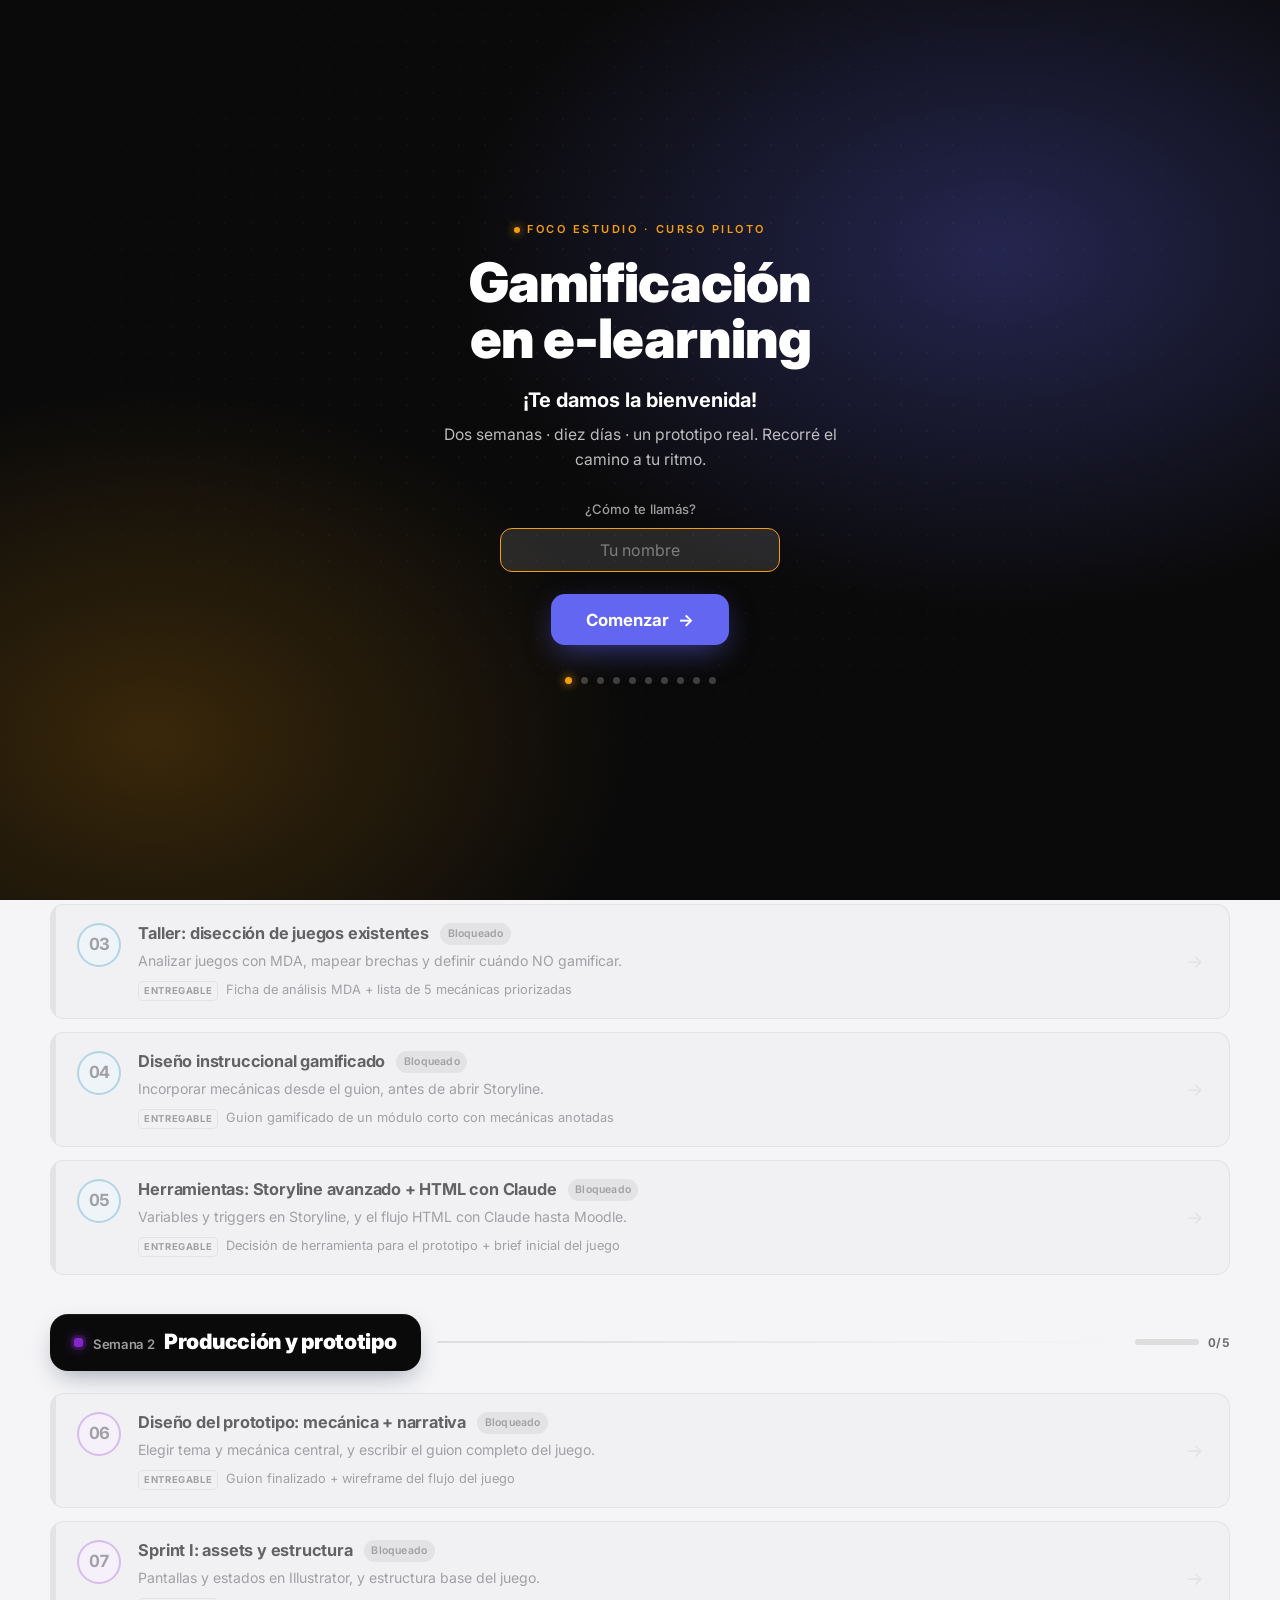
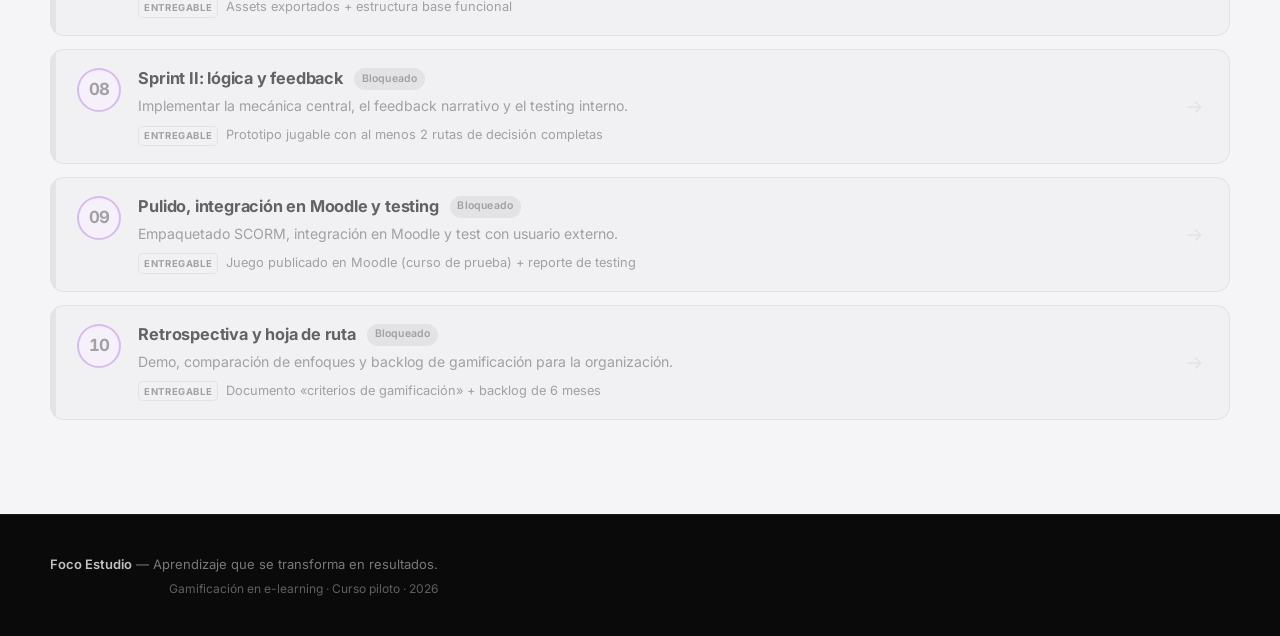
==== demos/gamificacion/index.html @ 0aba6a7e "Add files via upload" ====
<!DOCTYPE html>
<html lang="es">
<head>
<meta charset="UTF-8">
<meta name="viewport" content="width=device-width, initial-scale=1.0">
<title>Gamificación en e-learning · Foco Estudio</title>
<meta name="description" content="Curso interno de 2 semanas sobre gamificación en e-learning. Producido por Foco Estudio — diseño instruccional y producción audiovisual.">
<meta name="author" content="Foco Estudio">
<meta name="theme-color" content="#f5f5f7">
<meta property="og:title" content="Gamificación en e-learning · Foco Estudio">
<meta property="og:description" content="Curso interno de 2 semanas sobre gamificación en e-learning. Producido por Foco Estudio.">
<meta property="og:type" content="website">
<link rel="icon" type="image/svg+xml" href="data:image/svg+xml,%3Csvg xmlns='http://www.w3.org/2000/svg' viewBox='0 0 40 40'%3E%3Crect width='30' height='30' rx='3' fill='%236366f1'/%3E%3Crect x='6' y='6' width='18' height='18' fill='%23ffffff'/%3E%3Crect x='22' y='22' width='14' height='14' fill='%23f59e0b'/%3E%3C/svg%3E">
<link rel="preconnect" href="https://fonts.googleapis.com">
<link rel="preconnect" href="https://fonts.gstatic.com" crossorigin>
<link href="https://fonts.googleapis.com/css2?family=Inter:wght@300;400;500;600;700;800;900&display=swap" rel="stylesheet">
<script>
  /* Tema antes del primer pintado, para evitar parpadeo */
  (function(){
    try{
      var stored = localStorage.getItem('gam-elearn:theme');
      var prefersDark = window.matchMedia('(prefers-color-scheme: dark)').matches;
      document.documentElement.setAttribute('data-theme', stored || (prefersDark ? 'dark' : 'light'));
    }catch(e){ document.documentElement.setAttribute('data-theme','light'); }
  })();
</script>
<style>
  :root{
    /* Marca · Sistema de Diseño Web (v2 2026) */
    --navy:#1E2D46;  --navy-dark:#162036;
    --blue:#006EA0;  --blue-dark:#00466E;  --blue-light:#2E96C8;
    --cream:#EBF0FF; --gray-light:#D7DEEC; --gray:#6B7690;
    --bg:#EBF0FF;    --surface:#ffffff;    --surface-2:#F4F7FE;
    --green:#00C88C; --green-ink:#00795a;  --green-soft:#dff5ee;
    --pink:#F02850;  --purple:#8232C8;
    --page-max:1180px; --read-max:820px; --page-pad:2rem; --nav-h:66px;
    --radius:16px; --radius-sm:14px;
    --shadow:0 4px 18px rgba(30,45,70,.10);
    --shadow-card:0 6px 22px rgba(30,45,70,.10);
    /* Degradado de marca MONOCROMÁTICO (Manual p.29 · no cruza de tono) */
    --grad-brand:linear-gradient(135deg,var(--blue-dark),var(--blue));
    --grad-prog:linear-gradient(to right,var(--blue-dark),var(--blue-light));
    /* Tipografía del sistema: Faible (títulos) + Roboto (cuerpo) */
    --font-title:'Faible','Roboto',system-ui,sans-serif;
    --font-body:'Roboto',system-ui,-apple-system,Segoe UI,sans-serif;
  }
  [data-theme="dark"]{
    --navy:#EAF0FB;  --navy-dark:#0F1726;
    --blue:#4db8e8;  --blue-dark:#7dd3f7;  --blue-light:#5bc4f0;
    --cream:#18233A; --gray-light:#2A3850; --gray:#A9B6CE;
    --bg:#0F1726;    --surface:#18233A;    --surface-2:#1F2C46;
    --green:#2bd6a0; --green-ink:#7ce6c5;  --green-soft:#13314a;
    --shadow:0 4px 18px rgba(0,0,0,.32);
    --shadow-card:0 4px 18px rgba(0,0,0,.28);
  }

  *,*::before,*::after{box-sizing:border-box;margin:0;padding:0}
  html{scroll-behavior:smooth}
  @media (prefers-reduced-motion:reduce){*,*::before,*::after{animation-duration:.001ms!important;animation-iteration-count:1!important;transition-duration:.001ms!important;scroll-behavior:auto!important}}
  body{
    font-family:var(--font-body);
    background-color:var(--bg); color:var(--navy);
    /* Ambiente cinematográfico · glows monocromáticos azules (el azul manda) */
    background-image:
      radial-gradient(1100px 720px at 92% -8%, color-mix(in srgb,var(--blue) 13%,transparent), transparent 62%),
      radial-gradient(900px 680px at -6% 6%, color-mix(in srgb,var(--navy) 9%,transparent), transparent 55%),
      radial-gradient(1200px 900px at 50% 118%, color-mix(in srgb,var(--blue) 10%,transparent), transparent 60%);
    background-attachment:fixed;
    background-repeat:no-repeat;
    font-size:15px; line-height:1.6; overflow-x:hidden;
    -webkit-font-smoothing:antialiased;
    transition:background .3s,color .3s;
  }
  [data-theme="dark"] body{
    background-image:
      radial-gradient(1100px 760px at 90% -10%, rgba(0,150,210,.20), transparent 60%),
      radial-gradient(880px 720px at -8% 14%, rgba(40,38,120,.22), transparent 56%),
      radial-gradient(1200px 950px at 50% 125%, rgba(0,120,170,.16), transparent 60%);
  }
  /* Trama de puntos del sistema ("ritmo y avance") · textura cinematográfica detrás del contenido */
  body::before{content:"";position:fixed;inset:0;z-index:-1;pointer-events:none;background-image:radial-gradient(rgba(30,45,70,.055) 1px,transparent 1.6px);background-size:24px 24px;-webkit-mask-image:radial-gradient(ellipse 90% 60% at 50% 0%,#000,transparent 78%);mask-image:radial-gradient(ellipse 90% 60% at 50% 0%,#000,transparent 78%)}
  [data-theme="dark"] body::before{background-image:radial-gradient(rgba(255,255,255,.05) 1px,transparent 1.6px)}
  ::selection{background:var(--blue-light);color:#fff}
  /* Títulos en Faible (Sistema de Diseño · Manual p.8) */
  h1,h2,h3,h4,
  .hero-h1-bold,.day-title,.concept-title,.section-title,.week-head h2,
  .ph-headline,.recorrido-day-title,.debrief-title,.dtree-verdict-title,
  .celebration-deliverable-title,.dnd-zone-title{
    font-family:var(--font-title);letter-spacing:-.4px}
  a{color:inherit;text-decoration:none}
  img{max-width:100%}
  .page-wrap{max-width:var(--page-max);margin:0 auto;padding:0 var(--page-pad)}
  .sr-only{position:absolute;width:1px;height:1px;overflow:hidden;clip:rect(0,0,0,0)}
  /* Pantallas anchas (ej. embebido en Moodle / monitores grandes): aprovechar el ancho */
  @media(min-width:1440px){ :root{ --page-max:1320px; } }
  @media(min-width:1760px){ :root{ --page-max:1440px; } }
  /* En pantalla completa el curso ocupa todo el viewport sin scroll heredado del LMS */
  body.is-fullscreen{ min-height:100vh; }

  /* ---------- Scroll progress ---------- */
  #scroll-progress{position:fixed;top:0;left:0;height:3px;width:0;background:var(--grad-prog);z-index:9999;transition:width .1s linear;pointer-events:none}

  /* ---------- Navbar ---------- */
  .topnav{position:sticky;top:0;z-index:200;background:color-mix(in srgb,var(--navy-dark) 82%,transparent);-webkit-backdrop-filter:blur(14px) saturate(140%);backdrop-filter:blur(14px) saturate(140%);border-bottom:1px solid rgba(255,255,255,.08);box-shadow:0 2px 20px rgba(0,0,0,.3)}
  .topnav-inner{max-width:var(--page-max);margin:0 auto;padding:0 var(--page-pad);height:var(--nav-h);display:flex;align-items:center;justify-content:space-between;gap:1.5rem}
  .topnav-left{display:flex;align-items:center;gap:1.3rem;flex-shrink:0}
  .logo-a img{height:38px;width:auto;display:block;object-fit:contain}
  .logo-b img{height:44px;width:auto;display:block;object-fit:contain}
  .logo-a,.logo-b{display:flex;align-items:center;transition:opacity .2s}
  .logo-a:hover,.logo-b:hover{opacity:.85}
  .topnav-divider{width:1px;height:30px;background:rgba(255,255,255,.15);flex-shrink:0}
  .topnav-menu{display:flex;align-items:center;gap:.25rem;flex:1;justify-content:center}
  .topnav-menu a{font-size:13px;font-weight:500;color:rgba(255,255,255,.55);padding:6px 14px;border-radius:8px;transition:background .15s,color .15s;white-space:nowrap}
  .topnav-menu a:hover{background:rgba(255,255,255,.08);color:#fff}
  .topnav-right{display:flex;align-items:center;gap:1rem;flex-shrink:0}
  .tb-name{font-size:12.5px;color:rgba(255,255,255,.6);font-weight:500;white-space:nowrap;max-width:140px;overflow:hidden;text-overflow:ellipsis}
  .tb-prog{display:flex;align-items:center;gap:.55rem}
  .tb-count{font-size:12px;font-weight:600;color:rgba(255,255,255,.7);font-variant-numeric:tabular-nums}
  .rail{height:6px;border-radius:99px;background:rgba(255,255,255,.12);overflow:hidden}
  .rail.rail-sm{width:96px}
  .fill{height:100%;background:var(--grad-prog);border-radius:99px;transition:width .6s cubic-bezier(.2,.7,.3,1)}

  /* ---------- FABs ---------- */
  .fab-stack{position:fixed;bottom:1.5rem;right:1.5rem;display:flex;flex-direction:column;gap:10px;z-index:500;align-items:flex-end}
  .fab{width:44px;height:44px;background:var(--navy-dark);border:1px solid rgba(255,255,255,.14);border-radius:11px;display:flex;align-items:center;justify-content:center;color:rgba(255,255,255,.85);cursor:pointer;font-size:18px;line-height:1;box-shadow:0 4px 14px rgba(0,0,0,.22);transition:transform .2s,background .2s}
  .fab:hover{background:var(--blue-dark);transform:translateY(-2px)}
  .back-top{opacity:0;pointer-events:none;transition:opacity .3s,transform .2s,background .2s}
  .back-top.visible{opacity:1;pointer-events:auto}
  .back-top svg{color:rgba(255,255,255,.85)}

  /* ---------- View animation ---------- */
  .view{animation:fadeUp .4s cubic-bezier(.2,.7,.3,1) both}
  @keyframes fadeUp{from{opacity:0;transform:translateY(14px)}to{opacity:1;transform:none}}
  @keyframes pulse{0%,100%{opacity:1;transform:scale(1)}50%{opacity:.5;transform:scale(.7)}}

  .eyebrow{font-size:11px;font-weight:600;letter-spacing:1.8px;text-transform:uppercase;color:var(--blue-light)}

  /* ---------- Hero ---------- */
  .hero{position:relative;overflow:hidden;background:var(--navy-dark);padding:1rem 0 1.2rem}
  .hero-bg{position:absolute;inset:0;pointer-events:none}
  .hero-bg::before{content:'';position:absolute;inset:-28%;background:radial-gradient(ellipse 52% 64% at 78% 42%,rgba(0,150,210,.32) 0%,transparent 60%),radial-gradient(ellipse 48% 70% at 14% 82%,rgba(8,111,161,.22) 0%,transparent 58%);will-change:transform;animation:heroDrift 22s ease-in-out infinite alternate}
  @keyframes heroDrift{from{transform:translate3d(-2%,-1%,0) scale(1)}to{transform:translate3d(3%,2%,0) scale(1.07)}}
  .hero-bg::after{content:'';position:absolute;inset:0;background-image:linear-gradient(rgba(255,255,255,.025) 1px,transparent 1px),linear-gradient(90deg,rgba(255,255,255,.025) 1px,transparent 1px);background-size:48px 48px;-webkit-mask-image:linear-gradient(to right,transparent,rgba(0,0,0,.5) 30%,rgba(0,0,0,.5) 70%,transparent);mask-image:linear-gradient(to right,transparent,rgba(0,0,0,.5) 30%,rgba(0,0,0,.5) 70%,transparent)}
  .hero-inner{position:relative;z-index:2;max-width:var(--page-max);margin:0 auto;padding:0 var(--page-pad);display:grid;grid-template-columns:1fr;align-items:center;gap:0}
  .hero-tag{display:inline-flex;align-items:center;gap:7px;font-size:10px;font-weight:600;letter-spacing:2.5px;text-transform:uppercase;color:var(--blue-light);background:rgba(8,111,161,.15);border:1px solid rgba(8,111,161,.35);padding:3px 11px;border-radius:20px;margin-bottom:.55rem}
  .hero-tag::before{content:'';width:5px;height:5px;border-radius:50%;background:var(--blue-light);animation:pulse 2s ease-in-out infinite}
  .hero-h1{display:flex;flex-direction:column;margin-bottom:.6rem}
  .hero-h1-light{display:none}
  .hero-h1-bold{font-size:clamp(1.7rem,3.3vw,2.5rem);font-weight:900;line-height:1.05;padding-bottom:.06em;letter-spacing:-.6px;color:#fff}
  .hero-sub{display:none}
  .hero-ctas{display:flex;gap:1rem;align-items:center;flex-wrap:wrap}
  .hero-cta{display:inline-flex;align-items:center;gap:8px;font-size:13px;font-weight:500;color:rgba(255,255,255,.65);transition:color .2s}
  .hero-cta:hover{color:rgba(255,255,255,.95)}
  .hero-cta .arr{transition:transform .2s;display:inline-block}
  .hero-cta:hover .arr{transform:translateY(3px)}
  .hero-cta-solid{background:rgba(255,255,255,.10);border:1px solid rgba(255,255,255,.22);padding:8px 18px;border-radius:9px;color:rgba(255,255,255,.85)}
  .hero-cta-solid:hover{background:rgba(255,255,255,.18);border-color:rgba(255,255,255,.4);color:#fff}
  .hero-cta-solid .arr{transform:none}
  .hero-cta-solid:hover .arr{transform:translateX(3px)}

  .hero-stats{display:grid;grid-template-columns:1fr 1fr;gap:9px}
  .stat-card{background:rgba(255,255,255,.055);border:1px solid rgba(255,255,255,.09);border-radius:11px;padding:.6rem .8rem;position:relative;overflow:hidden;transition:background .2s,border-color .2s}
  .stat-card::before{content:'';position:absolute;top:0;left:0;right:0;height:2px;background:var(--accent,rgba(255,255,255,.15));border-radius:2px 2px 0 0}
  .stat-card:hover{background:rgba(255,255,255,.085);border-color:rgba(255,255,255,.14)}
  .stat-card strong{display:block;font-size:clamp(1.15rem,2vw,1.65rem);font-weight:700;color:#fff;line-height:1;letter-spacing:-.7px;margin-bottom:1px;font-variant-numeric:tabular-nums}
  .stat-card span{font-size:9px;color:rgba(255,255,255,.42);text-transform:uppercase;letter-spacing:1px;font-weight:500}
  .stat-card p{font-size:10px;color:rgba(255,255,255,.28);margin-top:2px;line-height:1.35}

  /* ---------- Progress hero ---------- */
  .home-body{padding:1.8rem 0 3.5rem}
  .name-field{display:flex;flex-direction:column;gap:.32rem}
  .name-field span{font-size:10.5px;font-weight:600;letter-spacing:1.2px;text-transform:uppercase;color:var(--gray)}
  .name-field input{font:inherit;font-size:.92rem;padding:.5rem .85rem;width:100%;background:var(--surface-2);border:1.5px solid var(--gray-light);border-radius:10px;color:var(--navy);transition:border-color .2s,box-shadow .2s}
  .name-field input::placeholder{color:var(--gray)}
  .name-field input:focus{outline:none;border-color:var(--blue-light);box-shadow:0 0 0 3px rgba(8,111,161,.15)}

  .progress-hero{display:grid;grid-template-columns:auto 1fr auto;gap:1.6rem;align-items:center;background:var(--surface);border:1px solid var(--gray-light);border-radius:var(--radius);padding:1.5rem 1.8rem;box-shadow:var(--shadow);margin-bottom:2.6rem;position:relative;overflow:hidden}
  .progress-hero::before{content:'';position:absolute;top:0;left:0;right:0;height:3px;background:var(--grad-prog)}
  .ph-ring{position:relative;width:104px;height:104px;flex:none}
  .ring-svg{width:104px;height:104px;display:block}
  .ring-track{fill:none;stroke:var(--gray-light);stroke-width:9}
  .ring-prog{fill:none;stroke:url(#ringGrad);stroke-width:9;stroke-linecap:round}
  .ring-pct{position:absolute;inset:0;display:flex;align-items:center;justify-content:center;gap:1px;line-height:1}
  .ring-pct strong{font-size:1.7rem;font-weight:700;color:var(--navy);letter-spacing:-1px;font-variant-numeric:tabular-nums;line-height:1}
  .ring-pct span{font-size:.82rem;font-weight:700;color:var(--gray);align-self:center;transform:translateY(-.5em);line-height:1}
  .ring-done{position:absolute;inset:0;display:grid;place-items:center;font-size:2.2rem;color:var(--green);font-weight:700}
  .ph-body{min-width:0}
  .ph-headline{font-size:1.35rem;font-weight:700;color:var(--navy);letter-spacing:-.5px;margin:.2rem 0 .9rem;line-height:1.15}
  .ph-stats{display:flex;gap:1.6rem;flex-wrap:wrap}
  .ph-stat{display:flex;flex-direction:column;gap:.1rem}
  .ph-stat strong{font-size:1.5rem;font-weight:700;color:var(--navy);letter-spacing:-.8px;font-variant-numeric:tabular-nums;line-height:1}
  .ph-stat strong small{font-size:.9rem;font-weight:600;color:var(--gray)}
  .ph-stat span{font-size:.74rem;font-weight:600;color:var(--gray);text-transform:uppercase;letter-spacing:.5px}
  .ph-side{display:flex;flex-direction:column;gap:.7rem;min-width:200px}
  .ph-cta{display:inline-flex;align-items:center;justify-content:center;gap:.5rem;background:var(--blue);color:#fff;font-weight:600;font-size:.92rem;padding:.7rem 1.2rem;border-radius:10px;transition:all .2s;box-shadow:var(--shadow-sm)}
  .ph-cta:hover{background:var(--blue-dark);transform:translateY(-1px);box-shadow:0 6px 16px rgba(8,111,161,.3)}
  .ph-cta .arr{transition:transform .2s}
  .ph-cta:hover .arr{transform:translateX(3px)}

  .panel-done-banner{display:flex;gap:1.1rem;align-items:center;background:linear-gradient(135deg,var(--green-soft),var(--surface));border:1px solid var(--green);border-radius:var(--radius);padding:1.3rem 1.6rem;margin-bottom:2.6rem;position:relative;overflow:hidden}
  .pdb-burst{font-size:2.4rem;flex:none;animation:pulse 2.5s ease-in-out infinite}
  .pdb-text h3{font-size:1.2rem;font-weight:700;color:var(--navy);margin-bottom:.25rem}
  .pdb-text p{font-size:.92rem;color:var(--ink-soft,var(--navy));line-height:1.55}
  .pdb-text strong{color:var(--green-ink);font-weight:700}
  .pdb-cta{margin-top:.7rem;display:inline-flex;align-items:center;gap:.4rem;background:var(--green);color:#fff;border:none;font:inherit;font-weight:600;font-size:.85rem;padding:.5rem 1rem;border-radius:9px;cursor:pointer;transition:all .2s}
  .pdb-cta:hover{background:var(--green-ink);transform:translateY(-1px)}
  .pdb-cta .arr{transition:transform .2s}
  .pdb-cta:hover .arr{transform:translateX(3px)}

  /* ---------- Recorrido modal ---------- */
  .recorrido-modal{max-width:640px}
  .recorrido-body{max-height:52vh;overflow-y:auto;margin:0 0 1.3rem;padding-right:.3rem}
  .recorrido-day{margin-bottom:1.1rem}
  .recorrido-day-head{display:flex;align-items:center;gap:.6rem;margin-bottom:.5rem;position:sticky;top:0;background:var(--surface);padding:.2rem 0}
  .recorrido-day-n{display:inline-grid;place-items:center;width:28px;height:28px;border-radius:8px;background:var(--navy-dark);color:#fff;font-weight:700;font-size:.8rem;flex:none}
  .recorrido-day-title{font-weight:700;color:var(--navy);font-size:.95rem;letter-spacing:-.2px}
  .recorrido-list{list-style:none;margin:0;padding:0 0 0 .3rem;display:flex;flex-direction:column;gap:.45rem}
  .recorrido-list li{font-size:.88rem;color:var(--navy);line-height:1.5;padding:.5rem .8rem;background:var(--surface-2);border-left:3px solid var(--blue-light);border-radius:0 8px 8px 0}

  /* ---------- Weeks & day cards ---------- */
  .week{margin-bottom:2.4rem}
  .week-head{display:flex;align-items:center;gap:1rem;margin-bottom:1.4rem}
  /* Chip de sección · rectángulo de bordes redondeados (lineamientos web: esquinas siempre redondeadas) */
  .week-head h2{font-size:1.32rem;font-weight:900;color:#fff;letter-spacing:-.3px;white-space:nowrap;display:inline-flex;align-items:baseline;gap:.6rem;background:linear-gradient(135deg,var(--navy),var(--navy-dark));padding:.55em 1.15em;border-radius:18px;box-shadow:0 10px 26px -8px rgba(30,45,70,.45),inset 0 1px 0 rgba(255,255,255,.07)}
  .week-head h2::before{content:"";align-self:center;flex:none;width:9px;height:9px;border-radius:3px;background:var(--accent,var(--blue-light));box-shadow:0 0 0 3px color-mix(in srgb,var(--accent,var(--blue-light)) 22%,transparent),0 0 12px var(--accent,var(--blue-light))}
  .week-num{font-size:.82rem;font-weight:600;color:rgba(255,255,255,.6)}
  .week-line{flex:1;height:2px;background:linear-gradient(to right,var(--gray-light),transparent);border-radius:2px}
  .week-progress{display:flex;align-items:center;gap:.6rem;flex:none}
  .week-progress-bar{width:64px;height:6px;border-radius:99px;background:var(--gray-light);overflow:hidden}
  .week-progress-fill{display:block;height:100%;border-radius:99px;transition:width .6s cubic-bezier(.2,.7,.3,1)}
  .week-meta{font-size:12px;font-weight:700;color:var(--gray);white-space:nowrap;letter-spacing:.3px;font-variant-numeric:tabular-nums}

  .day-card{display:flex;align-items:stretch;gap:0;margin-bottom:.8rem;background:var(--surface);border:1px solid var(--gray-light);border-radius:var(--radius-sm);overflow:hidden;transition:transform .2s,box-shadow .2s,border-color .2s;position:relative}
  .day-accent{width:5px;flex:none;background:var(--accent,var(--blue-light))}
  .day-inner{display:flex;align-items:flex-start;gap:1.1rem;padding:1.1rem 1.3rem;flex:1;min-width:0}
  a.day-card:hover{transform:translateY(-3px);box-shadow:0 14px 34px -10px rgba(30,45,70,.30),0 4px 10px rgba(30,45,70,.10);border-color:color-mix(in srgb,var(--accent,var(--blue)) 35%,transparent)}
  a.day-card:hover .day-arrow{transform:translateX(3px);color:var(--accent)}
  .day-index{font-size:1.5rem;font-weight:700;line-height:1;color:var(--accent,var(--blue-light));min-width:2.1rem;padding-top:.05rem;font-variant-numeric:tabular-nums;letter-spacing:-1px}
  .day-main{flex:1;min-width:0}
  .day-cardhead{display:flex;align-items:center;gap:.7rem;flex-wrap:wrap}
  .day-card h3{font-size:1.02rem;font-weight:700;color:var(--navy);letter-spacing:-.2px;line-height:1.3}
  .day-summary{font-size:.88rem;color:var(--gray);margin:.3rem 0 .55rem;line-height:1.5}
  .day-deliv{font-size:.8rem;color:var(--gray);display:flex;align-items:baseline;gap:.5rem;flex-wrap:wrap}
  .day-arrow{align-self:center;font-size:1.15rem;color:var(--gray-light);transition:transform .2s,color .2s;padding-right:.3rem}
  .day-card.is-done .day-index{color:var(--green-ink)}
  .day-card.is-done .day-accent{background:var(--green)}
  .day-index-done{display:grid;place-items:center;min-width:2.1rem;height:2.1rem;background:var(--green);color:#fff;border-radius:50%;font-size:1.1rem;font-weight:700;box-shadow:0 2px 8px rgba(0,200,140,.35)}
  .day-card.is-locked{opacity:.62;cursor:not-allowed;background:var(--surface-2)}
  .day-card.is-locked .day-accent{background:var(--gray-light)}
  .day-card.is-locked .day-index{color:var(--gray)}
  /* Next-up day highlight */
  .day-card.is-next{border-color:var(--blue-light);box-shadow:0 0 0 3px rgba(8,111,161,.12),var(--shadow-card)}
  .day-card.is-next .day-accent{background:var(--grad-prog)}
  .day-card.is-next .day-index{color:var(--blue)}
  .day-next-tag{display:inline-flex;align-items:center;gap:.3rem;font-size:9.5px;font-weight:700;letter-spacing:.8px;text-transform:uppercase;color:#fff;background:var(--blue);padding:.2em .6em;border-radius:99px;animation:nextPulse 2.4s ease-in-out infinite;order:-1}
  .day-next-tag::before{content:'▸'}

  .chip{font-size:9.5px;font-weight:700;letter-spacing:.6px;text-transform:uppercase;color:var(--gray);background:var(--surface-2);border:1px solid var(--gray-light);padding:.15em .5em;border-radius:5px;flex:none}
  .badge{font-size:10.5px;font-weight:600;letter-spacing:.2px;padding:.28em .72em;border-radius:99px;white-space:nowrap}
  .badge-done{background:var(--green-soft);color:var(--green-ink)}
  .badge-open{background:rgba(8,111,161,.12);color:var(--blue)}
  .badge-lock{background:var(--gray-light);color:var(--gray)}

  /* ---------- Day view ---------- */
  .day-wrap{max-width:var(--read-max);margin:0 auto;padding:2.6rem var(--page-pad) 4rem}
  .back{display:inline-flex;align-items:center;gap:.4rem;font-size:.85rem;font-weight:500;color:var(--gray);margin-bottom:1.8rem;transition:color .2s,gap .2s}
  .back:hover{color:var(--blue);gap:.6rem}
  .day-header{margin-bottom:2.1rem;padding-bottom:1.5rem;border-bottom:1px solid var(--gray-light)}
  .day-title{font-size:clamp(1.9rem,4.4vw,2.9rem);font-weight:700;color:var(--navy);line-height:1.08;letter-spacing:-1.2px;margin:.55rem 0 .85rem}
  .day-meta{display:flex;flex-wrap:wrap;gap:.55rem .9rem;font-size:.84rem;color:var(--gray);font-weight:500}
  .day-meta span{display:inline-flex;align-items:center;gap:.4rem}
  .day-meta .dot{width:3px;height:3px;border-radius:50%;background:var(--gray);align-self:center}

  .day-lead{font-size:1.12rem;line-height:1.6;color:var(--navy);margin-bottom:2rem;font-weight:400}
  .day-lead em{font-style:italic;color:var(--blue)}

  .block{margin-bottom:2rem}
  .block h2{font-size:1.32rem;font-weight:700;color:var(--navy);letter-spacing:-.4px;margin-bottom:.7rem;line-height:1.25}
  .block p{margin-bottom:.9rem;color:var(--navy)}
  .block p:last-child{margin-bottom:0}
  .block strong{font-weight:700}

  ul.ticks{list-style:none;display:flex;flex-direction:column;gap:.55rem;margin:.5rem 0 1rem}
  ul.ticks li{position:relative;padding-left:1.5rem;color:var(--navy)}
  ul.ticks li::before{content:'\25B6';position:absolute;left:0;top:.18em;font-size:.62em;color:var(--blue-light)}

  .callout{background:var(--surface-2);border:1px solid var(--gray-light);border-left:3px solid var(--blue-light);border-radius:0 var(--radius-sm) var(--radius-sm) 0;padding:1rem 1.2rem;margin:1.2rem 0;color:var(--navy)}
  .callout-tag{display:block;font-size:10.5px;font-weight:700;letter-spacing:1.2px;text-transform:uppercase;color:var(--blue);margin-bottom:.3rem}

  .compare{display:grid;grid-template-columns:1fr 1fr;gap:.9rem;margin:1rem 0}
  .compare-card{background:var(--surface);border:1px solid var(--gray-light);border-radius:var(--radius-sm);padding:1.1rem}
  .compare-card h4{font-weight:700;font-size:.92rem;color:var(--navy);margin-bottom:.4rem;display:flex;align-items:center;gap:.45rem}
  .compare-card h4::before{content:'';width:9px;height:9px;border-radius:50%;background:var(--gray)}
  .compare-card p{font-size:.88rem;color:var(--gray);margin:0;line-height:1.55}
  .compare-good{border-color:var(--green);background:var(--green-soft)}
  .compare-good h4::before{background:var(--green)}

  .note{background:rgba(8,111,161,.08);border:1px solid rgba(8,111,161,.18);border-radius:var(--radius-sm);padding:1rem 1.2rem;margin-bottom:1.8rem;font-size:.9rem;color:var(--navy)}
  .note strong{color:var(--blue)}

  .deliverable{background:linear-gradient(135deg,#162036,#1f2d46);border-radius:var(--radius);padding:1.5rem 1.7rem;margin:2.4rem 0;position:relative;overflow:hidden}
  .deliverable::before{content:'';position:absolute;top:0;left:0;width:5px;height:100%;background:var(--grad-prog)}
  .deliverable-tag{font-size:10.5px;font-weight:700;letter-spacing:2px;text-transform:uppercase;color:var(--blue-light);margin-bottom:.5rem;display:flex;align-items:center;gap:.5rem}
  .deliverable-tag::before{content:'\25C6';font-size:.7rem}
  .deliverable-text{font-size:1.22rem;line-height:1.4;font-weight:600;color:#fff;letter-spacing:-.3px}
  .deliverable-note{margin-top:.7rem;font-size:.9rem;color:rgba(255,255,255,.62);line-height:1.6;font-weight:300}

  .daynav{display:flex;align-items:center;gap:.8rem;flex-wrap:wrap;margin-top:2.6rem;padding-top:1.8rem;border-top:1px solid var(--gray-light)}
  .daynav .spacer{flex:1}
  .btn{font:inherit;font-weight:600;font-size:.9rem;cursor:pointer;padding:.7rem 1.3rem;border-radius:10px;border:1.5px solid transparent;display:inline-flex;align-items:center;gap:.5rem;transition:all .2s ease}
  .btn-primary{background:var(--blue);color:#fff}
  .btn-primary:hover{background:var(--blue-dark);transform:translateY(-1px);box-shadow:0 6px 16px rgba(8,111,161,.3)}
  .btn-ghost{background:transparent;border-color:var(--gray-light);color:var(--navy)}
  .btn-ghost:hover{border-color:var(--blue);color:var(--blue)}
  .btn-done{background:var(--green-soft);color:var(--green-ink);cursor:default}
  .btn:disabled,.btn[disabled]{opacity:.45;cursor:not-allowed;pointer-events:none}
  .btn-link{background:none;border:none;color:var(--gray);padding:.7rem .3rem;font-weight:500}
  .btn-link:hover{color:var(--navy)}

  /* ---------- Footer ---------- */
  footer{background:var(--navy-dark);border-top:1px solid rgba(255,255,255,.07);color:rgba(255,255,255,.45);padding:2.4rem var(--page-pad);font-size:13px}
  .footer-inner{max-width:var(--page-max);margin:0 auto;display:flex;align-items:center;justify-content:space-between;gap:1rem;flex-wrap:wrap}
  .footer-logos{display:flex;align-items:center;gap:1.2rem}
  .footer-logos img{height:24px;opacity:.7}
  .footer-text{text-align:right}
  .footer-text strong{color:rgba(255,255,255,.75);font-weight:600}
  .footer-sub{margin-top:4px;font-size:12px;color:rgba(255,255,255,.35)}

  /* ---------- Componentes interactivos ---------- */
  .interactive{background:var(--surface-2);border:1px solid var(--gray-light);border-radius:var(--radius-sm);padding:1.4rem 1.5rem;margin:1.4rem 0}
  .interactive-tag{font-size:10.5px;font-weight:700;letter-spacing:1.8px;text-transform:uppercase;color:var(--purple);margin-bottom:.8rem;display:flex;align-items:center;gap:.5rem}
  .interactive-tag::before{content:'';width:8px;height:8px;border-radius:50%;background:var(--purple)}
  .interactive h3{font-size:1rem;font-weight:700;color:var(--navy);margin-bottom:.4rem}
  .interactive-desc{font-size:.88rem;color:var(--gray);margin-bottom:1rem;line-height:1.55}

  /* Curva del olvido — SVG container */
  .curve-svg{width:100%;height:auto;display:block;margin:.8rem 0;max-width:540px;margin-left:auto;margin-right:auto}
  .curve-controls{display:flex;align-items:center;gap:1rem;justify-content:center;margin-top:.8rem;flex-wrap:wrap}
  .toggle-group{display:inline-flex;background:var(--surface);border:1px solid var(--gray-light);border-radius:99px;padding:3px;gap:0}
  .toggle-btn{background:none;border:none;padding:.45rem 1rem;font:inherit;font-size:.82rem;font-weight:600;color:var(--gray);border-radius:99px;cursor:pointer;transition:all .2s}
  .toggle-btn.active{background:var(--blue);color:#fff;box-shadow:0 2px 6px rgba(8,111,161,.25)}
  .curve-legend{display:flex;gap:1.2rem;justify-content:center;font-size:.78rem;color:var(--gray);margin-top:.4rem;flex-wrap:wrap}
  .curve-legend span{display:inline-flex;align-items:center;gap:.4rem}
  .curve-legend .swatch{width:14px;height:3px;border-radius:2px;display:inline-block}

  /* Drag & drop */
  .dnd-wrap{display:grid;grid-template-columns:1fr;gap:1rem;margin-top:.6rem}
  .dnd-pool{display:flex;flex-wrap:wrap;gap:.5rem;min-height:60px;padding:.7rem;background:var(--surface);border:1.5px dashed var(--gray-light);border-radius:12px}
  .dnd-pool-label{font-size:10.5px;font-weight:600;letter-spacing:1px;text-transform:uppercase;color:var(--gray);margin-bottom:.4rem}
  .dnd-zones{display:grid;grid-template-columns:1fr 1fr;gap:.8rem}
  .dnd-zone{background:var(--surface);border:1.5px dashed var(--gray-light);border-radius:12px;padding:.7rem;min-height:130px;transition:all .2s}
  .dnd-zone.cog{border-color:var(--green)}
  .dnd-zone.cos{border-color:var(--gray)}
  .dnd-zone.dragover{background:var(--cream);transform:scale(1.01)}
  .dnd-zone-title{font-size:.82rem;font-weight:700;color:var(--navy);margin-bottom:.5rem;display:flex;align-items:center;gap:.4rem}
  .dnd-zone.cog .dnd-zone-title::before{content:'';width:9px;height:9px;border-radius:50%;background:var(--green);flex:none}
  .dnd-zone.cos .dnd-zone-title::before{content:'';width:9px;height:9px;border-radius:50%;background:var(--gray);flex:none}
  .dnd-item{background:var(--surface-2);border:1px solid var(--gray-light);border-radius:9px;padding:.5rem .8rem;font-size:.84rem;color:var(--navy);cursor:grab;user-select:none;transition:all .15s;line-height:1.35}
  .dnd-item:hover{border-color:var(--blue-light);box-shadow:0 2px 8px rgba(8,111,161,.12)}
  .dnd-item:active{cursor:grabbing}
  .dnd-item.dragging{opacity:.4}
  .dnd-item.correct{background:var(--green-soft);border-color:var(--green);color:var(--green-ink)}
  .dnd-item.incorrect{background:#fde7eb;border-color:var(--pink);color:#9a1d36;animation:shake .3s}
  @keyframes shake{0%,100%{transform:translateX(0)}25%{transform:translateX(-4px)}75%{transform:translateX(4px)}}
  .dnd-feedback{margin-top:.8rem;font-size:.85rem;color:var(--gray);text-align:center;min-height:1.2em}
  .dnd-feedback.done{color:var(--green-ink);font-weight:600}
  .dnd-reset{background:none;border:1px solid var(--gray-light);color:var(--gray);font:inherit;font-size:.78rem;padding:.35rem .8rem;border-radius:8px;cursor:pointer;transition:all .2s;margin-left:.5rem}
  .dnd-reset:hover{border-color:var(--blue);color:var(--blue)}

  /* Quiz */
  .quiz{margin-top:1rem}
  .quiz-q{margin-bottom:1.4rem;padding-bottom:1.2rem;border-bottom:1px solid var(--gray-light)}
  .quiz-q:last-of-type{border-bottom:none;margin-bottom:.5rem}
  .quiz-q-text{font-size:.95rem;font-weight:600;color:var(--navy);margin-bottom:.7rem;line-height:1.45}
  .quiz-q-num{display:inline-block;background:var(--blue-light);color:#fff;border-radius:50%;width:22px;height:22px;text-align:center;line-height:22px;font-size:.75rem;font-weight:700;margin-right:.5rem}
  .quiz-options{display:flex;flex-direction:column;gap:.45rem}
  .quiz-opt{display:flex;align-items:flex-start;gap:.6rem;background:var(--surface);border:1.5px solid var(--gray-light);border-radius:10px;padding:.65rem .85rem;cursor:pointer;transition:all .15s;font-size:.88rem;color:var(--navy);line-height:1.45}
  .quiz-opt:hover{border-color:var(--blue-light);background:var(--surface-2)}
  .quiz-opt input{margin-top:.18em;accent-color:var(--blue);flex:none}
  .quiz-opt.selected{border-color:var(--blue);background:rgba(8,111,161,.05)}
  .quiz-opt.correct{border-color:var(--green);background:var(--green-soft);color:var(--green-ink)}
  .quiz-opt.incorrect{border-color:var(--pink);background:#fde7eb;color:#9a1d36}
  .quiz-opt.disabled{cursor:default;pointer-events:none}
  .quiz-feedback{font-size:.82rem;margin-top:.5rem;padding:.4rem .7rem;border-radius:8px;line-height:1.5;display:none}
  .quiz-feedback.show{display:block}
  .quiz-feedback.ok{background:var(--green-soft);color:var(--green-ink)}
  .quiz-feedback.bad{background:#fde7eb;color:#9a1d36}
  .quiz-actions{display:flex;align-items:center;gap:.8rem;margin-top:1.2rem;flex-wrap:wrap}
  .quiz-result{flex:1;font-size:.92rem;font-weight:600;color:var(--navy)}
  .quiz-result.pass{color:var(--green-ink)}
  .quiz-result.fail{color:#9a1d36}
  .quiz-gate{background:rgba(130,40,200,.08);border:1px solid rgba(130,40,200,.2);border-radius:var(--radius-sm);padding:.85rem 1.1rem;margin:1.2rem 0 0;font-size:.88rem;color:var(--navy)}
  .quiz-gate strong{color:var(--purple)}

  /* ---------- Cuaderno FAB + Panel ---------- */
  .fab{position:relative}
  .fab-cuaderno{display:none}
  .fab-cuaderno.visible{display:flex}
  .fab-cuaderno .badge{position:absolute;top:-5px;right:-5px;background:var(--pink);color:#fff;border-radius:99px;padding:1px 6px;font-size:10px;font-weight:700;border:2px solid var(--bg);min-width:20px;text-align:center;line-height:1.2}
  .cuaderno-panel{position:fixed;top:0;right:0;height:100vh;width:min(380px,90vw);background:var(--surface);border-left:1px solid var(--gray-light);box-shadow:-12px 0 30px rgba(0,0,0,.18);z-index:600;transform:translateX(100%);transition:transform .3s ease;display:flex;flex-direction:column;visibility:hidden}
  .cuaderno-panel.open{transform:translateX(0);visibility:visible}
  .cuaderno-head{padding:1.4rem 1.4rem 1rem;border-bottom:1px solid var(--gray-light);display:flex;align-items:flex-start;justify-content:space-between;gap:.8rem}
  .cuaderno-head h2{font-size:1.05rem;font-weight:700;color:var(--navy)}
  .cuaderno-head p{font-size:.78rem;color:var(--gray);margin-top:.2rem;letter-spacing:.3px}
  .cuaderno-close{background:none;border:1px solid var(--gray-light);width:32px;height:32px;border-radius:8px;cursor:pointer;color:var(--gray);font-size:1rem;display:grid;place-items:center;flex:none;font-family:inherit}
  .cuaderno-close:hover{color:var(--navy);border-color:var(--navy)}
  .cuaderno-body{flex:1;overflow-y:auto;padding:1.2rem 1.4rem}
  .cuaderno-empty{font-size:.88rem;color:var(--gray);text-align:center;padding:2rem 1rem;line-height:1.5}
  .insight{background:var(--surface-2);border-left:3px solid var(--blue-light);border-radius:0 10px 10px 0;padding:.85rem 1rem;margin-bottom:.7rem;animation:fadeUp .35s ease}
  .insight-tag{font-size:9.5px;font-weight:700;letter-spacing:1px;text-transform:uppercase;color:var(--blue);margin-bottom:.35rem}
  .insight p{font-size:.88rem;color:var(--navy);line-height:1.5;margin:0}
  .cuaderno-backdrop{position:fixed;inset:0;background:rgba(0,0,0,.4);z-index:599;opacity:0;pointer-events:none;transition:opacity .2s}
  .cuaderno-backdrop.open{opacity:1;pointer-events:auto}

  /* ---------- Stepper (sticky) ---------- */
  .day-stepper{position:sticky;top:calc(var(--nav-h) + .6rem);z-index:50;display:flex;gap:.4rem;align-items:center;background:color-mix(in srgb,var(--surface) 80%,transparent);-webkit-backdrop-filter:blur(12px) saturate(140%);backdrop-filter:blur(12px) saturate(140%);border:1px solid var(--gray-light);border-radius:14px;padding:.55rem;margin-bottom:2.2rem;overflow-x:auto;box-shadow:var(--shadow-card);scrollbar-width:thin}
  .step{display:flex;align-items:center;gap:.55rem;padding:.4rem .7rem;font-size:.78rem;font-weight:500;color:var(--gray);border-radius:9px;white-space:nowrap;border:1.5px solid transparent;transition:all .2s;background:none;font-family:inherit;cursor:default}
  .step-n{display:inline-grid;place-items:center;width:22px;height:22px;border-radius:50%;background:var(--gray-light);color:var(--gray);font-weight:700;font-size:.72rem;transition:all .2s;flex:none}
  .step.done{color:var(--green-ink);cursor:pointer}
  .step.done .step-n{background:var(--green);color:#fff}
  .step.done .step-n .num{display:none}
  .step.done .step-n::before{content:'✓';font-size:.8rem}
  .step.active{color:var(--navy);background:rgba(8,111,161,.08);border-color:var(--blue-light)}
  .step.active .step-n{background:var(--blue);color:#fff}
  .step.locked{color:var(--gray);opacity:.65;cursor:not-allowed;padding:.4rem .55rem}
  .step.locked .step-title{display:none}
  .step-divider{height:2px;width:14px;background:var(--gray-light);border-radius:2px;flex:none}
  .step-divider.done{background:var(--green)}

  /* ---------- Section V2 ---------- */
  .section{margin-bottom:3rem;animation:fadeUp .4s cubic-bezier(.2,.7,.3,1) both}
  .section + .section{padding-top:2.6rem;border-top:1px dashed var(--gray-light)}

  /* ---------- Concept hero ---------- */
  .concept-hero{display:grid;grid-template-columns:300px 1fr;gap:1.5rem;background:var(--surface);border:1px solid var(--gray-light);border-radius:var(--radius);padding:1.4rem;margin-bottom:1.5rem;box-shadow:var(--shadow-card);position:relative;overflow:hidden}
  .concept-hero::before{content:'';position:absolute;top:0;left:0;right:0;height:3px;background:var(--grad-prog)}
  .concept-illo{display:flex;align-items:center;justify-content:center;background:linear-gradient(135deg,var(--cream),var(--surface-2));border-radius:12px;padding:1rem;min-height:200px}
  .concept-illo svg{width:100%;height:auto;max-width:280px;display:block}
  .concept-text{display:flex;flex-direction:column;justify-content:center}
  /* Título píldora (constante de marca · Manual) */
  .section-eyebrow{display:inline-flex;align-items:center;font-size:10px;font-weight:700;letter-spacing:1.5px;text-transform:uppercase;color:#fff;background:#006EA0;padding:.4em .9em;border-radius:999px;margin-bottom:.75rem}
  .concept-title{font-size:1.55rem;font-weight:700;color:var(--navy);letter-spacing:-.7px;line-height:1.12;margin-bottom:.6rem}
  .concept-punch{font-size:.98rem;color:var(--navy);font-weight:500;line-height:1.5}
  .concept-punch strong{color:var(--blue);font-weight:700}

  /* ---------- Sofía ---------- */
  .sofia-card{display:flex;gap:1rem;align-items:flex-start;background:linear-gradient(135deg,var(--surface),var(--surface-2));border:1px solid var(--gray-light);border-radius:var(--radius-sm);padding:1rem 1.2rem;margin:1.4rem 0;position:relative}
  .sofia-card::before{content:'';position:absolute;left:64px;top:-7px;width:14px;height:14px;background:var(--surface);border:1px solid var(--gray-light);border-right:0;border-bottom:0;transform:rotate(45deg)}
  .sofia-avatar{flex:none;width:60px;height:60px;border-radius:50%;overflow:hidden;border:2px solid var(--surface);box-shadow:var(--shadow-card)}
  .sofia-avatar.sm{width:40px;height:40px}
  .sofia-avatar svg{width:100%;height:100%;display:block}
  .sofia-bubble{flex:1}
  .sofia-bubble p{font-size:.96rem;color:var(--navy);line-height:1.55;font-style:italic;margin-bottom:.4rem}
  .sofia-bubble p::before{content:'« ';color:var(--gray);font-weight:700;font-style:normal}
  .sofia-bubble p::after{content:' »';color:var(--gray);font-weight:700;font-style:normal}
  .sofia-name{font-size:11px;font-weight:600;color:var(--gray);letter-spacing:.4px;text-transform:uppercase}
  .sofia-feedback{display:flex;gap:.8rem;align-items:center;background:var(--green-soft);border-left:3px solid var(--green);padding:.85rem 1.1rem;border-radius:0 var(--radius-sm) var(--radius-sm) 0;margin:1.2rem 0;animation:fadeUp .4s ease both}
  .sofia-feedback p{font-size:.92rem;color:var(--green-ink);font-style:italic;margin:0}
  .sofia-feedback p strong{color:var(--green-ink);font-style:normal}

  /* ---------- Reading V2 ---------- */
  .reading{margin-bottom:1.4rem}
  .reading p{color:var(--navy);margin-bottom:.85rem;line-height:1.65}
  .reading p:last-child{margin-bottom:0}
  .reading strong{color:var(--navy);font-weight:700}
  .reading em{color:var(--blue);font-style:italic}
  .reading ul.ticks{margin:.6rem 0}

  /* ---------- Step-next (Avanzar button) ---------- */
  .step-next-wrap{margin:2.2rem auto 0;text-align:center}
  .step-next{display:inline-flex;align-items:center;gap:.6rem;background:var(--blue);color:#fff;border:none;font:inherit;font-weight:600;font-size:.95rem;padding:.85rem 1.5rem;border-radius:12px;cursor:pointer;box-shadow:0 6px 16px rgba(8,111,161,.25);transition:all .2s}
  .step-next:hover:not(:disabled){background:var(--blue-dark);transform:translateY(-1px);box-shadow:0 8px 20px rgba(8,111,161,.35)}
  .step-next:disabled{background:var(--gray-light);color:var(--gray);cursor:not-allowed;box-shadow:none}
  .step-next .arr{transition:transform .2s;display:inline-block}
  .step-next:hover:not(:disabled) .arr{transform:translateX(4px)}
  .step-next-hint{display:block;margin-top:.4rem;font-size:.78rem;color:var(--gray)}

  /* ---------- DnD V2 (pool izquierda · zonas derecha) ---------- */
  .dnd-v2{display:grid;grid-template-columns:1fr 1.1fr;gap:1rem;margin-top:.8rem}
  .dnd-pool-v2,.dnd-zone-v2{background:var(--surface);border:1.5px dashed var(--gray-light);border-radius:12px;padding:.75rem;display:flex;flex-direction:column;gap:.45rem}
  .pool-label,.zone-label{font-size:10.5px;font-weight:700;letter-spacing:1px;text-transform:uppercase;color:var(--gray);margin-bottom:.25rem;display:flex;align-items:center;gap:.4rem}
  .dnd-item-v2{background:var(--surface-2);border:1px solid var(--gray-light);border-radius:9px;padding:.55rem .75rem;font-size:.82rem;color:var(--navy);cursor:grab;line-height:1.4;transition:all .15s;user-select:none}
  .dnd-item-v2:hover{border-color:var(--blue-light);box-shadow:0 2px 6px rgba(8,111,161,.1)}
  .dnd-item-v2:active,.dnd-item-v2.dragging{cursor:grabbing;opacity:.5}
  .dnd-item-v2.correct{background:var(--green-soft);border-color:var(--green);color:var(--green-ink);cursor:default}
  .dnd-item-v2.incorrect{background:#fde7eb;border-color:var(--pink);color:#9a1d36;animation:shake .3s}
  .dnd-zones-v2{display:flex;flex-direction:column;gap:.7rem}
  .dnd-zone-v2{min-height:90px}
  .dnd-zone-v2.cog{border-color:var(--green)}
  .dnd-zone-v2.cos{border-color:var(--gray)}
  .dnd-zone-v2.dragover{background:var(--cream);transform:scale(1.01)}
  .zone-label.cog::before{content:'';width:9px;height:9px;border-radius:50%;background:var(--green);flex:none}
  .zone-label.cos::before{content:'';width:9px;height:9px;border-radius:50%;background:var(--gray);flex:none}
  .dnd-feedback-v2{margin-top:.8rem;font-size:.85rem;color:var(--gray);text-align:center;min-height:1.2em}
  .dnd-feedback-v2.done{color:var(--green-ink);font-weight:600}
  @keyframes shake{0%,100%{transform:translateX(0)}25%{transform:translateX(-4px)}75%{transform:translateX(4px)}}

  /* ---------- MDA interactive ---------- */
  .mda-grid{display:grid;grid-template-columns:repeat(3,1fr);gap:.7rem;margin-top:.8rem}
  .mda-card{background:var(--surface);border:2px solid var(--gray-light);border-radius:12px;padding:.9rem;cursor:pointer;transition:all .2s;text-align:center;font-family:inherit}
  .mda-card:hover{transform:translateY(-2px);border-color:var(--blue-light)}
  .mda-card.active{border-color:var(--blue);background:rgba(8,111,161,.06);box-shadow:0 4px 12px rgba(8,111,161,.15)}
  .mda-card-letter{font-size:1.6rem;font-weight:700;color:var(--blue-light);line-height:1;margin-bottom:.3rem;font-variant-numeric:tabular-nums}
  .mda-card.active .mda-card-letter{color:var(--blue)}
  .mda-card-name{font-size:.85rem;font-weight:600;color:var(--navy);letter-spacing:-.2px}
  .mda-detail{margin-top:.9rem;padding:1rem 1.1rem;background:var(--surface-2);border:1px solid var(--gray-light);border-radius:12px;min-height:80px;font-size:.92rem;color:var(--navy);line-height:1.55}
  .mda-detail strong{color:var(--blue);font-weight:700}

  /* ---------- Four conditions interactive ---------- */
  .cond-grid{display:grid;grid-template-columns:1fr 1fr;gap:.7rem;margin-top:.8rem}
  .cond-card{background:var(--surface);border:2px solid var(--gray-light);border-radius:12px;padding:.9rem 1rem;cursor:pointer;transition:all .2s;text-align:left;font-family:inherit;width:100%}
  .cond-card:hover{transform:translateY(-1px);border-color:var(--blue-light)}
  .cond-card.open{border-color:var(--blue);background:rgba(8,111,161,.04)}
  .cond-card-head{display:flex;align-items:center;gap:.55rem;font-weight:700;color:var(--navy);font-size:.92rem}
  .cond-card-num{display:inline-grid;place-items:center;width:22px;height:22px;border-radius:50%;background:var(--blue-light);color:#fff;font-size:.72rem;font-weight:700;flex:none}
  .cond-card.open .cond-card-num{background:var(--blue)}
  .cond-card-ex{font-size:.85rem;color:var(--gray);margin-top:.5rem;line-height:1.5;display:none}
  .cond-card.open .cond-card-ex{display:block;animation:fadeUp .3s ease}
  .cond-card-ex strong{color:var(--navy)}

  /* ---------- Avatar img (PNG fallback) ---------- */
  .sofia-avatar img{width:100%;height:100%;display:block;object-fit:cover}
  .sofia-mini img{width:100%;height:100%;display:block;object-fit:cover}

  /* ---------- Narrative V2 — section flow ---------- */
  .section-head{display:flex;gap:1.2rem;align-items:flex-start;margin-bottom:1.4rem;padding-bottom:1.1rem;border-bottom:1px solid var(--gray-light)}
  .section-head-text{flex:1;min-width:0}
  .section-head-icon{flex:none;width:96px;height:96px;display:flex;align-items:center;justify-content:center;background:linear-gradient(135deg,var(--cream),var(--surface-2));border-radius:14px;padding:.6rem;border:1px solid var(--gray-light)}
  .section-head-icon svg{width:100%;height:100%}
  .section-title{font-size:1.55rem;font-weight:700;color:var(--navy);letter-spacing:-.6px;line-height:1.12;margin:.45rem 0 .55rem}
  .section-lead{font-size:1rem;color:var(--navy);line-height:1.55;font-weight:500}
  .section-lead strong{color:var(--blue);font-weight:700}

  /* Prose (the reading spine) */
  .prose{margin:0 0 1.1rem}
  .prose p{margin-bottom:1rem;color:var(--navy);line-height:1.72;font-size:1.02rem}
  .prose p:last-child{margin-bottom:0}
  .prose strong{color:var(--navy);font-weight:700}
  .prose em{color:var(--blue);font-style:italic}
  .prose ul.ticks{margin:.7rem 0 1rem}
  .prose ul.ticks li{font-size:1rem;line-height:1.6}

  /* Sofía inline quote (intro of section) */
  .sofia-line{display:flex;gap:.75rem;align-items:flex-start;background:var(--surface-2);border-radius:10px;padding:.85rem 1rem;margin:1rem 0 1.3rem;border-left:3px solid var(--gray-light)}
  .sofia-mini{flex:none;width:38px;height:38px;border-radius:50%;overflow:hidden;border:1.5px solid var(--surface);box-shadow:0 1px 4px rgba(0,0,0,.08)}
  .sofia-mini svg{width:100%;height:100%;display:block}
  .sofia-text{flex:1;font-size:.94rem;color:var(--navy);line-height:1.55;font-style:italic;margin:0}
  .sofia-text::before{content:'« ';color:var(--gray);font-weight:700;font-style:normal}
  .sofia-text::after{content:' »';color:var(--gray);font-weight:700;font-style:normal}
  .sofia-attr{display:block;margin-top:.3rem;font-size:10.5px;font-weight:600;color:var(--gray);letter-spacing:.4px;text-transform:uppercase;font-style:normal}

  /* Sofía reflection (after interactive, lighter — inline tone) */
  .sofia-reflect{display:flex;gap:.65rem;align-items:flex-start;margin:1rem 0 1.1rem;padding-left:.2rem}
  .sofia-reflect .sofia-mini{width:30px;height:30px;border-color:var(--green-soft);box-shadow:none}
  .sofia-reflect p{flex:1;font-size:.95rem;color:var(--green-ink);line-height:1.55;font-style:italic;margin:0}
  .sofia-reflect p::before{content:'— ';color:var(--green);font-weight:700;font-style:normal}
  .sofia-reflect strong{color:var(--green-ink);font-style:normal;font-weight:700}

  /* Key idea inline (no card) */
  .lead-key{font-size:1.04rem;color:var(--navy);font-weight:600;background:rgba(8,111,161,.05);border-left:3px solid var(--blue-light);border-radius:0 8px 8px 0;padding:.85rem 1.1rem;margin:1.2rem 0;line-height:1.55}
  .lead-key strong{color:var(--blue);font-weight:700}
  .lead-key-tag{display:inline;font-size:10px;font-weight:700;letter-spacing:1.2px;text-transform:uppercase;color:var(--blue);margin-right:.4rem}
  .lead-key-tag::after{content:' · '}

  /* Interactive lighter when inside a v2 narrative section */
  .section .interactive{border-left:none;background:var(--surface);border:1px solid var(--gray-light);padding:1.1rem 1.25rem;margin:1.3rem 0;position:relative;overflow:hidden}
  .section .interactive::before{content:'';position:absolute;top:0;left:0;right:0;height:2px;background:var(--grad-prog);opacity:.65}
  .section .interactive .interactive-tag{font-size:10px;color:var(--blue-light);text-transform:uppercase;letter-spacing:1.4px}
  .section .interactive .interactive-tag::before{background:var(--blue-light)}
  .section .interactive h3{font-size:1rem;color:var(--navy);margin-bottom:.3rem}
  .section .interactive .interactive-desc{font-size:.84rem;margin-bottom:.85rem}

  /* "Siguiente sección" — botón verde con latido */
  .section-next-wrap{margin:1.4rem 0 0;padding-top:.8rem;border-top:1px dashed var(--gray-light);text-align:right}
  .section-next{display:inline-flex;align-items:center;gap:.55rem;background:var(--green);color:#fff;font-weight:700;font-size:.93rem;cursor:pointer;border:none;font-family:inherit;padding:.78rem 1.4rem;border-radius:12px;box-shadow:0 6px 16px rgba(0,200,140,.30);transition:all .2s;animation:nextPulse 2.4s ease-in-out infinite;letter-spacing:.2px}
  .section-next:hover:not(:disabled){background:#00a473;transform:translateY(-1px);box-shadow:0 8px 22px rgba(0,200,140,.45);animation-play-state:paused}
  .section-next:disabled{background:var(--gray-light);color:var(--gray);cursor:not-allowed;box-shadow:none;animation:none;font-weight:500}
  .section-next .arr{transition:transform .2s;display:inline-block}
  .section-next:hover:not(:disabled) .arr{transform:translateX(4px)}
  .section-next-hint{display:block;margin-top:.5rem;font-size:.78rem;color:var(--gray);font-weight:normal;text-align:right}
  @keyframes nextPulse{0%,100%{box-shadow:0 6px 16px rgba(0,200,140,.30)}50%{box-shadow:0 8px 26px rgba(0,200,140,.55)}}

  /* ---------- Onboarding ---------- */
  .onboarding-card{display:flex;gap:1rem;align-items:flex-start;background:linear-gradient(135deg,var(--surface),var(--surface-2));border:1px solid var(--gray-light);border-radius:var(--radius);padding:1.3rem 1.5rem 1.3rem;margin-bottom:1.8rem;position:relative;box-shadow:var(--shadow-card);animation:fadeUp .45s ease both;overflow:hidden}
  .onboarding-card::before{content:'';position:absolute;top:0;left:0;right:0;height:3px;background:var(--grad-prog)}
  .onboarding-avatar{flex:none;width:60px;height:60px;border-radius:50%;overflow:hidden;border:2px solid var(--surface);box-shadow:var(--shadow-card)}
  .onboarding-avatar svg,.onboarding-avatar img{width:100%;height:100%;display:block;object-fit:cover}
  .onboarding-body{flex:1}
  .onboarding-greet{font-size:11px;font-weight:700;letter-spacing:1.5px;text-transform:uppercase;color:var(--blue-light);margin-bottom:.35rem}
  .onboarding-body h3{font-size:1.05rem;font-weight:700;color:var(--navy);margin-bottom:.5rem;letter-spacing:-.3px}
  .onboarding-body p{font-size:.92rem;color:var(--navy);line-height:1.6;margin:0 0 .9rem}
  .onboarding-body p strong{color:var(--navy);font-weight:700}
  .onboarding-actions .btn{font-size:.86rem;padding:.55rem 1rem}
  .onboarding-close{position:absolute;top:.7rem;right:.8rem;background:none;border:none;color:var(--gray);font-size:1rem;cursor:pointer;font-family:inherit;padding:.25rem .4rem;line-height:1}
  .onboarding-close:hover{color:var(--navy)}

  /* ---------- Family Cards (Día 2 · familia de mecánicas) ---------- */
  .family-grid{display:grid;grid-template-columns:1fr 1fr;gap:.7rem;margin-top:.8rem}
  .family-card{background:var(--surface);border:2px solid var(--gray-light);border-radius:12px;padding:.85rem 1rem;cursor:pointer;transition:all .2s;text-align:left;font-family:inherit;width:100%}
  .family-card:hover{transform:translateY(-1px);border-color:var(--blue-light)}
  .family-card.open{background:rgba(8,111,161,.04)}
  .family-card-head{display:flex;align-items:center;justify-content:space-between;font-weight:700;color:var(--navy);font-size:.95rem;gap:.5rem}
  .family-card-head::before{content:'';width:9px;height:9px;border-radius:50%;background:var(--accent,var(--blue-light));flex:none}
  .family-card-arrow{transition:transform .2s;color:var(--gray);font-size:.75rem;margin-left:auto}
  .family-card.open .family-card-arrow{transform:rotate(180deg);color:var(--navy)}
  .family-card-items{margin:.7rem 0 0;padding:0;list-style:none;display:none}
  .family-card.open .family-card-items{display:block;animation:fadeUp .3s ease}
  .family-card-items li{font-size:.85rem;color:var(--navy);padding:.32rem 0 .32rem 1.1rem;line-height:1.5;position:relative}
  .family-card-items li::before{content:'•';color:var(--accent,var(--blue-light));font-weight:700;position:absolute;left:0;top:.3rem;font-size:1rem;line-height:1}

  /* ---------- Bartle quadrant (Día 2 · BESPOKE) ---------- */
  .bartle-wrap{margin-top:.6rem}
  .bartle-svg{width:100%;height:auto;display:block;max-width:560px;margin:0 auto}
  .bartle-quad{cursor:pointer;transition:opacity .2s}
  .bartle-quad rect{transition:fill-opacity .2s,stroke-width .2s}
  .bartle-quad:hover rect{fill-opacity:.22}
  .bartle-quad.active rect{fill-opacity:.30;stroke-width:3.5}
  .bartle-quad:not(.active):not(:hover) text{opacity:.85}
  .bartle-detail{margin-top:.9rem;padding:1.1rem 1.2rem;background:var(--surface-2);border:1px solid var(--gray-light);border-left:4px solid var(--blue-light);border-radius:0 12px 12px 0;font-size:.92rem;color:var(--navy);line-height:1.6;min-height:120px;transition:border-left-color .3s}
  .bartle-detail-empty{color:var(--gray);font-style:italic}
  .bartle-d-name{display:flex;align-items:center;gap:.5rem;font-weight:700;font-size:1.05rem;color:var(--navy);margin-bottom:.55rem}
  .bartle-d-name-icon{font-size:1.5rem;line-height:1}
  .bartle-d-row{margin-bottom:.45rem;display:flex;gap:.5rem}
  .bartle-d-row:last-child{margin-bottom:0}
  .bartle-d-label{font-size:10px;font-weight:700;letter-spacing:1px;text-transform:uppercase;color:var(--gray);min-width:80px;padding-top:.18rem;flex:none}
  .bartle-d-text{flex:1;color:var(--navy);line-height:1.5}
  .bartle-d-text strong{font-weight:700;color:var(--navy)}

  /* ---------- Retail principles (Día 2 · sec 3) ---------- */
  .principles-grid{display:grid;grid-template-columns:1fr 1fr;gap:.7rem;margin-top:.8rem}
  .principle-card-text{font-size:.88rem;color:var(--navy);line-height:1.55;margin:.6rem 0 0;display:none}
  .family-card.open .principle-card-text{display:block;animation:fadeUp .3s ease}
  .principle-card-text strong{font-weight:700;color:var(--navy)}

  /* ---------- Tool picker (Día 2 · sec 4) ---------- */
  .tool-picker{margin-top:.8rem}
  .tool-check{display:flex;align-items:flex-start;gap:.7rem;background:var(--surface);border:1.5px solid var(--gray-light);border-radius:10px;padding:.7rem .9rem;margin-bottom:.5rem;cursor:pointer;transition:all .15s}
  .tool-check:hover{border-color:var(--blue-light);background:rgba(8,111,161,.03)}
  .tool-check input{margin-top:.18rem;accent-color:var(--blue);flex:none;width:16px;height:16px;cursor:pointer}
  .tool-check span{flex:1;font-size:.92rem;color:var(--navy);line-height:1.5}
  .tool-check.checked{border-color:var(--blue);background:rgba(8,111,161,.06)}
  .tool-score{display:flex;align-items:center;gap:.5rem;font-size:.82rem;color:var(--gray);margin-top:.8rem;font-weight:500}
  .tool-score strong{color:var(--navy);font-weight:700;font-size:.95rem;letter-spacing:-.2px}
  .tool-result{margin-top:1rem;padding:1rem 1.2rem;border-radius:12px;font-size:.95rem;line-height:1.55;display:none;animation:fadeUp .3s ease}
  .tool-result.shown{display:block}
  .tool-result.html{background:var(--green-soft);border:1px solid var(--green);color:var(--navy)}
  .tool-result.storyline{background:rgba(8,111,161,.08);border:1px solid var(--blue-light);color:var(--navy)}
  .tool-result strong{font-weight:700;color:var(--navy)}
  .tool-result-tag{display:inline-block;font-size:10px;font-weight:700;letter-spacing:1.5px;text-transform:uppercase;color:#fff;padding:.25em .65em;border-radius:5px;margin-right:.6rem;vertical-align:middle}
  .tool-result.html .tool-result-tag{background:var(--green-ink)}
  .tool-result.storyline .tool-result-tag{background:var(--blue)}

  /* ---------- Game Analyzer (Día 3 · sec 1) ---------- */
  .analyzer{margin-top:.8rem}
  .analyzer-tabs{display:flex;gap:.4rem;margin-bottom:.9rem;flex-wrap:wrap}
  .analyzer-tab{background:var(--surface);border:1.5px solid var(--gray-light);border-radius:10px;padding:.55rem .9rem;cursor:pointer;font-family:inherit;font-size:.85rem;font-weight:600;color:var(--gray);transition:all .2s;display:flex;flex-direction:column;gap:.1rem;text-align:left}
  .analyzer-tab:hover{border-color:var(--blue-light)}
  .analyzer-tab.active{border-color:var(--blue);background:rgba(8,111,161,.06);color:var(--navy)}
  .analyzer-tab small{font-size:9.5px;font-weight:700;letter-spacing:.8px;text-transform:uppercase;color:var(--blue-light)}
  .analyzer-layers{display:flex;flex-direction:column;gap:.55rem}
  .analyzer-layer{background:var(--surface);border:1.5px solid var(--gray-light);border-left-width:4px;border-radius:0 10px 10px 0;padding:.8rem 1rem;cursor:pointer;transition:all .2s}
  .analyzer-layer[data-layer="m"]{border-left-color:#F02850}
  .analyzer-layer[data-layer="d"]{border-left-color:#00C88C}
  .analyzer-layer[data-layer="a"]{border-left-color:#8228C8}
  .analyzer-layer:hover{box-shadow:var(--shadow-card)}
  .analyzer-layer-head{display:flex;align-items:center;gap:.6rem;font-weight:700;color:var(--navy);font-size:.92rem}
  .analyzer-layer-badge{display:inline-grid;place-items:center;width:26px;height:26px;border-radius:7px;color:#fff;font-weight:700;font-size:.85rem;flex:none}
  .analyzer-layer[data-layer="m"] .analyzer-layer-badge{background:#F02850}
  .analyzer-layer[data-layer="d"] .analyzer-layer-badge{background:#00C88C}
  .analyzer-layer[data-layer="a"] .analyzer-layer-badge{background:#8228C8}
  .analyzer-layer-arrow{margin-left:auto;color:var(--gray);font-size:.75rem;transition:transform .2s}
  .analyzer-layer.open .analyzer-layer-arrow{transform:rotate(180deg)}
  .analyzer-layer-body{font-size:.88rem;color:var(--navy);line-height:1.55;margin-top:.6rem;display:none}
  .analyzer-layer.open .analyzer-layer-body{display:block;animation:fadeUp .3s ease}
  .analyzer-layer-body strong{font-weight:700}

  /* ---------- Gap Map (Día 3 · sec 2) ---------- */
  .gapmap{margin-top:.8rem}
  .gapmap-toggle{display:flex;background:var(--surface);border:1px solid var(--gray-light);border-radius:99px;padding:3px;margin:0 auto 1rem;width:fit-content}
  .gapmap-btn{background:none;border:none;padding:.5rem 1.1rem;font:inherit;font-size:.85rem;font-weight:600;color:var(--gray);border-radius:99px;cursor:pointer;transition:all .2s}
  .gapmap-btn.active[data-gap="before"]{background:var(--gray);color:#fff}
  .gapmap-btn.active[data-gap="after"]{background:var(--green);color:#fff;box-shadow:0 2px 8px rgba(0,200,140,.3)}
  .gapmap-panel{background:var(--surface);border:1px solid var(--gray-light);border-radius:12px;padding:1.1rem 1.2rem;transition:border-color .3s}
  .gapmap-panel.after{border-color:var(--green)}
  .gapmap-panel.before{border-color:var(--gray)}
  .gapmap-rows{display:flex;flex-direction:column;gap:.7rem}
  .gapmap-row{display:flex;gap:.7rem;align-items:flex-start}
  .gapmap-row-label{font-size:10px;font-weight:700;letter-spacing:1px;text-transform:uppercase;color:#fff;padding:.25em .5em;border-radius:5px;flex:none;min-width:74px;text-align:center;margin-top:.1rem}
  .gapmap-row[data-l="m"] .gapmap-row-label{background:#F02850}
  .gapmap-row[data-l="d"] .gapmap-row-label{background:#00C88C}
  .gapmap-row[data-l="a"] .gapmap-row-label{background:#8228C8}
  .gapmap-row-text{flex:1;font-size:.9rem;color:var(--navy);line-height:1.5}
  .gapmap-retention{margin-top:1rem;padding-top:.9rem;border-top:1px solid var(--gray-light);display:flex;align-items:center;gap:.7rem}
  .gapmap-retention-label{font-size:.82rem;color:var(--gray);font-weight:600}
  .gapmap-retention-bar{flex:1;height:12px;background:var(--gray-light);border-radius:99px;overflow:hidden}
  .gapmap-retention-fill{height:100%;border-radius:99px;transition:width .6s cubic-bezier(.2,.7,.3,1)}
  .gapmap-panel.before .gapmap-retention-fill{background:linear-gradient(90deg,#c0392b,#F02850)}
  .gapmap-panel.after .gapmap-retention-fill{background:linear-gradient(90deg,#00C88C,#1EAADC)}
  .gapmap-retention-val{font-size:1.1rem;font-weight:700;color:var(--navy);font-variant-numeric:tabular-nums;letter-spacing:-.5px;min-width:44px;text-align:right}

  /* ---------- Decision Tree (Día 3 · sec 3) ---------- */
  .dtree{margin-top:.8rem}
  .dtree-q{font-size:1rem;font-weight:600;color:var(--navy);line-height:1.5;margin-bottom:.9rem}
  .dtree-q strong{font-weight:700}
  .dtree-options{display:flex;flex-direction:column;gap:.5rem}
  .dtree-opt{background:var(--surface);border:1.5px solid var(--gray-light);border-radius:10px;padding:.7rem 1rem;font:inherit;font-size:.92rem;color:var(--navy);text-align:left;cursor:pointer;transition:all .15s;width:100%}
  .dtree-opt:hover{border-color:var(--blue);background:rgba(8,111,161,.04);transform:translateX(2px)}
  .dtree-progress{font-size:.78rem;color:var(--gray);margin-bottom:.7rem;font-weight:600;letter-spacing:.3px}
  .dtree-verdict{border-radius:12px;padding:1.1rem 1.2rem;animation:fadeUp .35s ease}
  .dtree-verdict.si{background:var(--green-soft);border:1px solid var(--green)}
  .dtree-verdict.no{background:#fde7eb;border:1px solid var(--pink)}
  .dtree-verdict.partial{background:rgba(240,190,0,.1);border:1px solid #F0BE00}
  .dtree-verdict-tag{display:inline-block;font-size:10px;font-weight:700;letter-spacing:1.5px;text-transform:uppercase;color:#fff;padding:.25em .7em;border-radius:5px;margin-bottom:.5rem}
  .dtree-verdict.si .dtree-verdict-tag{background:var(--green-ink)}
  .dtree-verdict.no .dtree-verdict-tag{background:#c0392b}
  .dtree-verdict.partial .dtree-verdict-tag{background:#a16207}
  .dtree-verdict-title{font-size:1.1rem;font-weight:700;color:var(--navy);margin-bottom:.4rem;letter-spacing:-.3px}
  .dtree-verdict-text{font-size:.92rem;color:var(--navy);line-height:1.6}
  .dtree-verdict-text strong{font-weight:700}
  .dtree-reset{margin-top:.9rem;background:none;border:1px solid var(--gray-light);color:var(--gray);font:inherit;font-size:.82rem;padding:.4rem .9rem;border-radius:8px;cursor:pointer;transition:all .2s}
  .dtree-reset:hover{border-color:var(--blue);color:var(--blue)}

  /* ---------- Feedback Designer (Día 4 · sec 2) ---------- */
  .fbdes{margin-top:.8rem}
  .fbdes-tabs{display:flex;gap:.4rem;margin-bottom:.9rem;flex-wrap:wrap}
  .fbdes-tab{background:var(--surface);border:1.5px solid var(--gray-light);border-radius:10px;padding:.55rem 1rem;cursor:pointer;font-family:inherit;font-size:.88rem;font-weight:600;color:var(--gray);transition:all .2s;border-bottom-width:3px}
  .fbdes-tab:hover{border-color:var(--gray)}
  .fbdes-tab.active{color:var(--navy)}
  .fbdes-panel{background:var(--surface);border:1px solid var(--gray-light);border-radius:12px;padding:1.1rem 1.2rem}
  .fbdes-verdict{display:inline-block;font-size:10px;font-weight:700;letter-spacing:1.2px;text-transform:uppercase;color:#fff;padding:.25em .7em;border-radius:5px;margin-bottom:.7rem}
  .fbdes-example{background:var(--surface-2);border-left:3px solid var(--gray-light);border-radius:0 10px 10px 0;padding:.8rem 1rem;font-size:.92rem;color:var(--navy);line-height:1.55;font-style:italic;margin-bottom:.8rem}
  .fbdes-when{font-size:.9rem;color:var(--navy);line-height:1.6}
  .fbdes-when strong{font-weight:700}

  /* ---------- Difficulty Ramp (Día 4 · sec 3) ---------- */
  .dramp{margin-top:.8rem}
  .dramp-svg{width:100%;height:auto;display:block;max-width:540px;margin:0 auto 1rem}
  .dramp-zone{cursor:pointer;transition:opacity .2s}
  .dramp-zone:hover{opacity:.85}
  .dramp-zone rect{transition:fill-opacity .2s}
  .dramp-zone.active rect{fill-opacity:.28}
  .dramp-detail{padding:1rem 1.2rem;background:var(--surface-2);border:1px solid var(--gray-light);border-left:4px solid var(--gray-light);border-radius:0 12px 12px 0;font-size:.92rem;color:var(--navy);line-height:1.6;min-height:90px;transition:border-left-color .3s}
  .dramp-detail-empty{color:var(--gray);font-style:italic}
  .dramp-d-head{display:flex;align-items:center;gap:.6rem;margin-bottom:.5rem}
  .dramp-d-name{font-weight:700;font-size:1.05rem;color:var(--navy)}
  .dramp-d-slides{font-size:.78rem;color:var(--gray);font-weight:600;background:var(--surface);padding:.15em .6em;border-radius:99px;border:1px solid var(--gray-light)}
  .dramp-d-text strong{font-weight:700}

  /* ---------- Prompt Builder (Día 5 · sec 4) ---------- */
  .pbuilder{margin-top:.8rem}
  .pbuilder-ta{width:100%;min-height:340px;background:var(--surface-2);border:1.5px solid var(--gray-light);border-radius:12px;padding:1rem 1.1rem;font-family:'SFMono-Regular',ui-monospace,Menlo,Consolas,monospace;font-size:.82rem;line-height:1.65;color:var(--navy);resize:vertical;transition:border-color .2s}
  .pbuilder-ta:focus{outline:none;border-color:var(--blue-light);box-shadow:0 0 0 3px rgba(8,111,161,.12)}
  .pbuilder-actions{display:flex;gap:.7rem;align-items:center;margin-top:.8rem;flex-wrap:wrap}
  .pbuilder-hint{font-size:.8rem;color:var(--gray);flex:1;min-width:160px}
  .pbuilder-copy.copy-ok{background:var(--green-soft);color:var(--green-ink);border-color:var(--green)}

  /* ---------- States Toggle (Día 7 · sec 1) ---------- */
  .stoggle{margin-top:.8rem;display:grid;grid-template-columns:200px 1fr;gap:1.2rem;align-items:center}
  .stoggle-stage{background:linear-gradient(135deg,var(--cream),var(--surface-2));border:1px solid var(--gray-light);border-radius:14px;padding:1rem;display:flex;align-items:center;justify-content:center;aspect-ratio:1}
  .stoggle-stage svg{width:100%;height:auto;max-width:150px}
  .stoggle-right{display:flex;flex-direction:column;gap:.7rem}
  .stoggle-btns{display:flex;gap:.4rem;flex-wrap:wrap}
  .stoggle-btn{background:var(--surface);border:1.5px solid var(--gray-light);border-radius:99px;padding:.4rem .9rem;font:inherit;font-size:.84rem;font-weight:600;color:var(--gray);cursor:pointer;transition:all .2s;border-bottom-width:3px}
  .stoggle-btn.active{color:#fff}
  .stoggle-detail{font-size:.92rem;color:var(--navy);line-height:1.6;min-height:60px}
  .stoggle-detail strong{font-weight:700}

  /* ---------- Checklist (Día 7, 9) ---------- */
  .checklist{margin-top:.8rem}
  .checklist-item{display:flex;align-items:flex-start;gap:.7rem;background:var(--surface);border:1.5px solid var(--gray-light);border-radius:10px;padding:.7rem .95rem;margin-bottom:.5rem;cursor:pointer;transition:all .15s}
  .checklist-item:hover{border-color:var(--blue-light)}
  .checklist-item.checked{border-color:var(--green);background:var(--green-soft)}
  .checklist-box{width:22px;height:22px;border-radius:6px;border:2px solid var(--gray-light);flex:none;display:grid;place-items:center;transition:all .15s;margin-top:.05rem}
  .checklist-item.checked .checklist-box{background:var(--green);border-color:var(--green);color:#fff}
  .checklist-box::after{content:'✓';font-size:.8rem;font-weight:700;opacity:0;transition:opacity .15s}
  .checklist-item.checked .checklist-box::after{opacity:1}
  .checklist-item>span:last-child{flex:1;font-size:.92rem;color:var(--navy);line-height:1.5}
  .checklist-item.checked>span:last-child{color:var(--green-ink)}
  .checklist-bar{margin-top:.9rem;display:flex;align-items:center;gap:.7rem}
  .checklist-bar-track{flex:1;height:10px;background:var(--gray-light);border-radius:99px;overflow:hidden}
  .checklist-bar-fill{height:100%;background:linear-gradient(90deg,var(--green),#1EAADC);border-radius:99px;width:0;transition:width .4s cubic-bezier(.2,.7,.3,1)}
  .checklist-bar-label{font-size:.82rem;font-weight:600;color:var(--gray);font-variant-numeric:tabular-nums;white-space:nowrap}
  .checklist-done{margin-top:.9rem;padding:.85rem 1.1rem;background:var(--green-soft);border:1px solid var(--green);border-radius:10px;font-size:.9rem;color:var(--green-ink);font-weight:600;display:none;animation:fadeUp .35s ease}
  .checklist-done.shown{display:block}

  /* ---------- Three-way Compare (Día 10 · sec 3) ---------- */
  .twcompare{margin-top:.8rem}
  .twcompare-dims{display:flex;gap:.4rem;margin-bottom:.9rem;flex-wrap:wrap}
  .twcompare-dim{background:var(--surface);border:1.5px solid var(--gray-light);border-radius:99px;padding:.45rem 1rem;font:inherit;font-size:.84rem;font-weight:600;color:var(--gray);cursor:pointer;transition:all .2s}
  .twcompare-dim.active{background:var(--navy-dark);color:#fff;border-color:var(--navy-dark)}
  .twcompare-cols{display:grid;grid-template-columns:repeat(3,1fr);gap:.7rem}
  .twcompare-col{background:var(--surface);border:1px solid var(--gray-light);border-top-width:4px;border-radius:0 0 12px 12px;padding:.9rem 1rem}
  .twcompare-col-name{font-weight:700;font-size:.9rem;color:var(--navy);margin-bottom:.6rem;letter-spacing:-.2px;line-height:1.25}
  .twcompare-col-val{font-size:.86rem;color:var(--navy);line-height:1.55;animation:fadeUp .3s ease}

  @media(max-width:560px){
    .family-grid,.principles-grid{grid-template-columns:1fr}
    .analyzer-tab{flex:1;min-width:0}
    .stoggle{grid-template-columns:1fr}
    .stoggle-stage{max-width:200px;margin:0 auto}
    .twcompare-cols{grid-template-columns:1fr}
  }

  /* ---------- FX toggle FAB ---------- */
  .fab-fx{position:relative}
  .fab-fx.off span{filter:grayscale(1) opacity(.6)}
  .fab-fx.off::after{content:'';position:absolute;top:50%;left:8px;right:8px;height:2px;background:#fff;transform:rotate(-25deg);border-radius:1px}

  /* ---------- Insight toast ---------- */
  .insight-toast{position:fixed;bottom:1.5rem;right:5.4rem;background:var(--green-soft);border:1px solid var(--green);border-radius:99px;padding:.55rem 1rem;color:var(--green-ink);font-size:.85rem;font-weight:600;display:inline-flex;align-items:center;gap:.45rem;z-index:550;box-shadow:0 8px 22px rgba(0,200,140,.25);animation:toastIn .4s cubic-bezier(.2,1.4,.3,1) both}
  .insight-toast.hide{animation:toastOut .35s ease both}
  .insight-toast-icon{font-size:1rem;line-height:1}
  @keyframes toastIn{from{opacity:0;transform:translateY(15px) scale(.85)}to{opacity:1;transform:none}}
  @keyframes toastOut{to{opacity:0;transform:translateY(15px) scale(.85)}}

  /* ---------- Confetti canvas ---------- */
  .confetti-canvas{position:fixed;inset:0;width:100%;height:100%;pointer-events:none;z-index:9999}

  /* ---------- Audio buttons (locución) ---------- */
  .audio-btn{display:inline-flex;align-items:center;justify-content:center;width:24px;height:24px;border-radius:50%;background:rgba(8,111,161,.10);color:var(--blue);border:1px solid rgba(8,111,161,.25);cursor:pointer;margin-left:.5rem;vertical-align:middle;transition:all .2s;font-family:inherit;padding:0;line-height:1;flex:none;font-size:.65rem}
  .audio-btn::before{content:'🔊';line-height:1}
  .audio-btn:hover{background:var(--blue);color:#fff;transform:scale(1.08);border-color:var(--blue)}
  .audio-btn.playing{background:var(--green);color:#fff;border-color:var(--green);animation:audioPulse 1.4s ease-in-out infinite}
  .audio-btn.playing::before{content:'⏸'}
  @keyframes audioPulse{0%,100%{box-shadow:0 0 0 0 rgba(0,200,140,.45)}50%{box-shadow:0 0 0 7px rgba(0,200,140,0)}}
  .audio-btn-inline{display:inline-flex;align-items:center;gap:.45rem;background:transparent;color:var(--blue);border:1px dashed var(--blue-light);padding:.32rem .75rem;border-radius:99px;font-size:.76rem;font-weight:600;cursor:pointer;font-family:inherit;transition:all .2s;margin-bottom:.9rem;letter-spacing:.2px}
  .audio-btn-inline::before{content:'🔊';font-size:.85rem}
  .audio-btn-inline:hover{background:rgba(8,111,161,.06);border-color:var(--blue);border-style:solid}
  .audio-btn-inline.playing{background:var(--green-soft);color:var(--green-ink);border-color:var(--green);border-style:solid;animation:audioPulse 1.4s ease-in-out infinite}
  .audio-btn-inline.playing::before{content:'⏸'}

  /* ---------- Tooltips de términos técnicos ---------- */
  .term{border-bottom:1.5px dashed var(--blue-light);cursor:help;position:relative;transition:color .2s}
  .term:hover{color:var(--blue)}
  .term::after{content:attr(data-tip);position:absolute;bottom:calc(100% + 10px);left:50%;background:var(--navy-dark);color:#fff;padding:.65rem .9rem;border-radius:8px;font-size:.82rem;line-height:1.5;white-space:normal;width:280px;max-width:min(90vw,280px);z-index:100;box-shadow:0 8px 24px rgba(0,0,0,.22);font-style:normal;font-weight:400;letter-spacing:0;opacity:0;pointer-events:none;transition:opacity .18s;transform:translateX(-50%)}
  .term::before{content:'';position:absolute;bottom:calc(100% + 4px);left:50%;width:0;height:0;border:6px solid transparent;border-top-color:var(--navy-dark);transform:translateX(-50%);opacity:0;pointer-events:none;transition:opacity .18s;z-index:100}
  .term:hover::after,.term:hover::before,.term.open::after,.term.open::before,.term:focus-visible::after,.term:focus-visible::before{opacity:1}
  /* En mobile, los tooltips junto al borde de pantalla se desplazan */
  @media(max-width:560px){
    .term::after{width:220px;max-width:80vw}
  }

  /* ---------- Figure (inline illustration) ---------- */
  .figure{margin:1.4rem 0;background:linear-gradient(135deg,var(--cream),var(--surface-2));border:1px solid var(--gray-light);border-radius:12px;padding:1.1rem 1.2rem;overflow:hidden}
  .figure svg{width:100%;height:auto;max-width:660px;display:block;margin:0 auto}
  .figure-caption{font-size:.82rem;color:var(--gray);text-align:center;margin-top:.7rem;font-style:italic;line-height:1.5}

  /* ---------- YouTube video block (lazy-load) ---------- */
  .video-block{margin:1.4rem 0;aspect-ratio:16/9;border-radius:14px;overflow:hidden;background:#0a0a0a;box-shadow:var(--shadow);position:relative}
  .video-thumb{width:100%;height:100%;border:none;background:linear-gradient(135deg,#1f1f1f,#0a0a0a);cursor:pointer;display:flex;align-items:center;justify-content:center;padding:0;font-family:inherit;position:relative;overflow:hidden}
  .video-thumb::before{content:'';position:absolute;inset:0;background:radial-gradient(ellipse at center,rgba(255,0,0,.08),transparent 70%)}
  .video-thumb-overlay{position:relative;z-index:1;display:flex;flex-direction:column;align-items:center;gap:.9rem;padding:1rem}
  .video-play{width:68px;height:68px;border-radius:50%;background:rgba(255,0,0,.92);color:#fff;display:grid;place-items:center;font-size:1.9rem;padding-left:6px;transition:transform .2s,background .2s;box-shadow:0 8px 22px rgba(0,0,0,.4)}
  .video-thumb:hover .video-play{transform:scale(1.08);background:#ff0000}
  .video-thumb-caption{color:rgba(255,255,255,.92);font-size:.95rem;font-weight:600;margin:0;text-align:center;line-height:1.4}
  .video-thumb-hint{color:rgba(255,255,255,.55);font-size:.78rem;margin:0;text-align:center}
  .video-block iframe{width:100%;height:100%;border:none;display:block}
  .video-block.no-id{background:repeating-linear-gradient(45deg,#1a1a1a,#1a1a1a 10px,#1f1f1f 10px,#1f1f1f 20px)}
  .video-block.no-id .video-thumb-caption{color:#FFB84D}

  /* ---------- Scenario (mini-juego) ---------- */
  .scenario{margin-top:.6rem}
  .scenario-setup{font-size:.95rem;color:var(--navy);background:var(--surface-2);border-left:3px solid var(--gray);border-radius:0 10px 10px 0;padding:.85rem 1.1rem;margin-bottom:1.1rem;line-height:1.55}
  .scenario-setup strong{color:var(--navy);font-weight:700}
  .scenario-prompt{font-size:1rem;font-weight:600;color:var(--navy);margin-bottom:.8rem;line-height:1.5}
  .scenario-options{display:flex;flex-direction:column;gap:.5rem;margin-bottom:.4rem}
  .scenario-opt{background:var(--surface);border:1.5px solid var(--gray-light);border-radius:10px;padding:.75rem 1rem;font:inherit;font-size:.92rem;color:var(--navy);text-align:left;cursor:pointer;transition:all .15s;line-height:1.45;width:100%}
  .scenario-opt:hover:not(:disabled){border-color:var(--blue);background:rgba(8,111,161,.04);transform:translateX(2px)}
  .scenario-opt-done{opacity:.45}
  .scenario-opt-chosen{border-color:var(--blue)!important;background:rgba(8,111,161,.08)!important;opacity:1!important;color:var(--navy)}
  .scenario-feedback{font-size:.92rem;color:var(--navy);background:linear-gradient(135deg,#fffbef,#fdf5d8);border:1px solid #f0d878;border-radius:10px;padding:.8rem 1rem;margin:.6rem 0 .8rem;line-height:1.55;font-style:italic;animation:fadeUp .3s ease}
  .scenario-feedback strong{color:var(--navy);font-weight:700;font-style:normal}
  .scenario-next{margin-top:.2rem}
  .scenario-debrief{animation:fadeUp .4s ease both}
  .debrief-title{font-size:1rem;font-weight:700;color:var(--navy);margin-bottom:.9rem;line-height:1.4}
  .debrief-item{background:var(--surface);border:1px solid var(--gray-light);border-left:3px solid var(--blue-light);border-radius:0 10px 10px 0;padding:.7rem 1rem;margin-bottom:.55rem}
  .debrief-tag{font-size:10px;font-weight:700;letter-spacing:1.2px;text-transform:uppercase;color:var(--blue);margin-bottom:.25rem}
  .debrief-item p:last-child{font-size:.9rem;color:var(--navy);line-height:1.55;margin:0}
  .debrief-item p:last-child strong{color:var(--navy);font-weight:700}
  .debrief-item p:last-child em{color:var(--blue);font-style:italic}
  .scenario-reset{margin-top:.9rem}

  /* ---------- Celebration modal ---------- */
  .celebration-overlay{position:fixed;inset:0;background:rgba(15,28,46,.75);z-index:800;display:flex;align-items:center;justify-content:center;padding:1.5rem;animation:fadeIn .25s ease both;-webkit-backdrop-filter:blur(4px);backdrop-filter:blur(4px)}
  @keyframes fadeIn{from{opacity:0}to{opacity:1}}
  .celebration-modal{background:var(--surface);border-radius:var(--radius);max-width:560px;width:100%;padding:2rem 2.2rem 1.8rem;position:relative;box-shadow:0 30px 80px rgba(0,0,0,.4);animation:scaleIn .4s cubic-bezier(.2,1,.3,1) both;max-height:90vh;overflow-y:auto}
  @keyframes scaleIn{from{opacity:0;transform:scale(.85)}to{opacity:1;transform:scale(1)}}
  .celebration-close{position:absolute;top:1rem;right:1rem;background:none;border:1px solid var(--gray-light);width:32px;height:32px;border-radius:8px;font-size:1rem;cursor:pointer;color:var(--gray);font-family:inherit;display:grid;place-items:center}
  .celebration-close:hover{color:var(--navy);border-color:var(--navy)}
  .celebration-check{width:64px;height:64px;border-radius:50%;background:linear-gradient(135deg,var(--green),#00a473);color:#fff;display:grid;place-items:center;font-size:2rem;font-weight:700;margin:0 auto 1rem;box-shadow:0 8px 22px rgba(0,200,140,.35);animation:popIn .55s cubic-bezier(.2,1.4,.3,1) both .12s}
  @keyframes popIn{from{transform:scale(0)}to{transform:scale(1)}}
  .celebration-modal h2{font-size:1.5rem;font-weight:700;color:var(--navy);text-align:center;letter-spacing:-.5px;margin-bottom:.45rem}
  .celebration-sub{font-size:.92rem;color:var(--gray);text-align:center;margin-bottom:1.3rem;line-height:1.55}
  .celebration-sub strong{color:var(--blue);font-weight:700}
  .celebration-sub em{color:var(--navy);font-style:italic;font-weight:500}
  .celebration-insights{list-style:none;margin:0 0 1.3rem;padding:0;background:var(--surface-2);border-radius:12px;border:1px solid var(--gray-light);max-height:240px;overflow-y:auto}
  .celebration-insights li{padding:.7rem 1rem;font-size:.88rem;color:var(--navy);line-height:1.5;border-bottom:1px solid var(--gray-light)}
  .celebration-insights li:last-child{border-bottom:none}
  .cel-sec{display:inline-block;font-size:9.5px;font-weight:700;letter-spacing:.6px;text-transform:uppercase;color:var(--blue);background:rgba(8,111,161,.08);padding:.15em .55em;border-radius:5px;margin-right:.5rem;vertical-align:middle}
  .celebration-deliverable{background:linear-gradient(135deg,#162036,#1f2d46);border-radius:12px;padding:1rem 1.2rem;margin:0 0 1.3rem;position:relative;overflow:hidden}
  .celebration-deliverable::before{content:'';position:absolute;top:0;left:0;width:4px;height:100%;background:var(--grad-prog)}
  .celebration-deliverable-tag{font-size:10px;font-weight:700;letter-spacing:1.8px;text-transform:uppercase;color:var(--blue-light);margin-bottom:.4rem}
  .celebration-deliverable-title{font-size:1.05rem;font-weight:700;color:#fff;line-height:1.35;margin-bottom:.5rem;letter-spacing:-.2px}
  .celebration-deliverable-note{font-size:.85rem;color:rgba(255,255,255,.7);line-height:1.55;font-weight:300}
  .celebration-actions{display:flex;gap:.7rem;justify-content:center;flex-wrap:wrap}
  .copy-ok{background:var(--green-soft)!important;color:var(--green-ink)!important;border-color:var(--green)!important}

  /* ---------- Responsive ---------- */
  @media(max-width:860px){
    .hero-inner{grid-template-columns:1fr;gap:2.2rem}
    .topnav-menu{display:none}
  }
  @media(max-width:780px){
    .progress-hero{grid-template-columns:auto 1fr;gap:1.2rem}
    .ph-side{grid-column:1 / -1;flex-direction:row;align-items:center;min-width:0}
    .ph-side .name-field{flex:1}
    .ph-cta{white-space:nowrap}
  }
  @media(max-width:560px){
    :root{--page-pad:1.2rem}
    .day-arrow{display:none}
    .compare{grid-template-columns:1fr}
    .dnd-zones{grid-template-columns:1fr}
    .name-field input{min-width:0;width:100%}
    .tb-name{display:none}
    .hero-stats{grid-template-columns:1fr 1fr;gap:9px}
    .progress-hero{grid-template-columns:1fr;text-align:center;justify-items:center}
    .ph-ring{margin:0 auto}
    .ph-stats{justify-content:center}
    .ph-side{flex-direction:column}
    .week-head h2{font-size:1.25rem}
    .footer-inner{flex-direction:column;text-align:center}
    .footer-text{text-align:center}
    .daynav{flex-direction:column;align-items:stretch}
    .daynav .spacer{display:none}
    .daynav .btn{justify-content:center;width:100%}
  }
</style>
<style id="design-pass">
  /* ===================== PASE DE DISEÑO · 4 frentes ===================== */
  /* 1 · MOVIMIENTO — reveal al entrar en viewport (lo activa el JS; si el JS falla, todo queda visible) */
  .reveal{opacity:0;transform:translateY(18px);transition:opacity .5s cubic-bezier(.2,.7,.3,1),transform .5s cubic-bezier(.2,.7,.3,1)}
  .reveal.in{opacity:1;transform:none}
  @media(prefers-reduced-motion:reduce){.reveal{opacity:1!important;transform:none!important}}

  /* 2 · COMPONENTES */
  /* Quiz: íconos ✓/✗ + pop sutil al responder */
  .quiz-opt.correct,.quiz-opt.incorrect{animation:optPop .32s cubic-bezier(.2,.7,.3,1)}
  .quiz-opt.correct::after{content:"✓";margin-left:auto;align-self:center;font-weight:800;color:var(--green-ink)}
  .quiz-opt.incorrect::after{content:"✗";margin-left:auto;align-self:center;font-weight:800;color:#9a1d36}
  @keyframes optPop{0%{transform:scale(.975)}60%{transform:scale(1.012)}100%{transform:scale(1)}}
  /* Glosario: popover con la sombra del sistema (--shadow-pop) + borde sutil */
  .term::after{box-shadow:0 18px 50px rgba(30,45,70,.28);border:1px solid rgba(255,255,255,.08)}

  /* 3 · LECTURA — medida óptima, más aire y control de tamaño (Aa) */
  :root{--read-scale:1}
  .prose{max-width:72ch}
  .prose p{margin-bottom:1.15rem;font-size:calc(1.02rem * var(--read-scale))}
  .prose ul.ticks li{font-size:calc(1rem * var(--read-scale))}
  .lead-key{font-size:calc(1.04rem * var(--read-scale))}

  /* 4 · IDENTIDAD DEL SISTEMA — el progreso de cada semana toma su color de categoría */
  .week-progress-fill{background:var(--accent,var(--grad-prog))}

  /* FAB de tamaño de texto */
  .fab-aa{font-size:15px;font-weight:800;letter-spacing:-.5px}

  /* ===== Stepper "camino" · motivo del sistema ("la educación es un camino") ===== */
  .camino{max-width:var(--page-max);margin:1.6rem auto .2rem;padding:0 var(--page-pad)}
  .camino-track{position:relative;padding:.4rem .2rem 0;overflow-x:auto;overflow-y:visible;scrollbar-width:none}
  .camino-track::-webkit-scrollbar{display:none}
  .camino-line{position:absolute;top:calc(.4rem + 20px);left:calc(.2rem + 20px);right:calc(.2rem + 20px);height:3px;background:var(--gray-light);border-radius:99px;z-index:0}
  .camino-line-fill{display:block;height:100%;background:var(--grad-prog);border-radius:99px;transition:width .9s cubic-bezier(.2,.7,.3,1)}
  .camino-nodes{list-style:none;display:flex;justify-content:space-between;gap:.5rem;position:relative;z-index:1;margin:0;padding:0;min-width:min-content}
  .camino-node{display:flex;flex-direction:column;align-items:center;gap:.4rem;text-decoration:none;flex:none}
  .camino-dot{width:40px;height:40px;border-radius:50%;display:grid;place-items:center;font-weight:800;font-size:.85rem;font-variant-numeric:tabular-nums;background:var(--surface);border:2px solid var(--gray-light);color:var(--gray);transition:transform .2s,box-shadow .25s,background .25s,color .2s}
  .camino-cap{font-size:10px;font-weight:600;color:var(--gray);letter-spacing:.2px;white-space:nowrap}
  .camino-node.open .camino-dot{border-color:var(--accent);color:var(--accent)}
  .camino-node.done .camino-dot{background:var(--accent);border-color:var(--accent);color:#fff;box-shadow:0 0 0 4px color-mix(in srgb,var(--accent) 16%,transparent)}
  .camino-node.current .camino-dot{background:var(--accent);border-color:var(--accent);color:#fff;animation:caminoPulse 2.4s ease-in-out infinite}
  .camino-node.current .camino-cap,.camino-node.done .camino-cap{color:var(--accent)}
  .camino-node.locked .camino-dot{border-style:dashed;opacity:.5}
  a.camino-node{cursor:pointer}
  a.camino-node:hover .camino-dot{transform:translateY(-3px) scale(1.07)}
  a.camino-node:focus-visible .camino-dot{outline:2px solid var(--accent);outline-offset:3px}
  @keyframes caminoPulse{0%,100%{box-shadow:0 0 0 5px color-mix(in srgb,var(--accent) 24%,transparent)}50%{box-shadow:0 0 0 10px color-mix(in srgb,var(--accent) 5%,transparent)}}
  @media(prefers-reduced-motion:reduce){.camino-node.current .camino-dot{animation:none}}
  @media(max-width:640px){.camino-cap{display:none}.camino-dot{width:32px;height:32px;font-size:.75rem}.camino-line{top:calc(.4rem + 16px)}}

  /* ===== Iconografía sobre círculo · el número de día es un nodo circular ===== */
  .day-index{width:44px;height:44px;min-width:44px;padding:0;border-radius:50%;display:grid;place-items:center;font-size:1.05rem;border:2px solid color-mix(in srgb,var(--accent,var(--blue)) 42%,transparent);background:color-mix(in srgb,var(--accent,var(--blue)) 8%,var(--surface))}
  .day-index-done{background:var(--accent,var(--green));border-color:var(--accent,var(--green));color:#fff}

  /* ===== Medalla al completar una semana ===== */
  .week-medal{display:inline-grid;place-items:center;width:30px;height:30px;border-radius:50%;background:var(--accent);color:#fff;font-size:.92rem;line-height:1;margin-left:.55rem;flex:none;box-shadow:0 0 0 4px color-mix(in srgb,var(--accent) 20%,transparent);animation:medalPop .55s cubic-bezier(.2,.8,.3,1.5) both}
  @keyframes medalPop{0%{transform:scale(0) rotate(-35deg);opacity:0}100%{transform:scale(1) rotate(0);opacity:1}}

  /* ===== Transición de vista · fade-through entre días ===== */
  .view{animation:viewIn .45s cubic-bezier(.2,.7,.3,1) both}
  @keyframes viewIn{from{opacity:0;transform:translateY(16px) scale(.992)}to{opacity:1;transform:none}}

  /* ===== Barra-menú del día · orientación + progreso de secciones (sticky, opaca) ===== */
  .day-bar{position:sticky;top:calc(var(--nav-h) + 8px);z-index:60;display:flex;align-items:center;gap:.5rem;background:var(--surface);border:1px solid var(--gray-light);border-radius:14px;padding:.4rem .5rem;margin:0 0 2.2rem;box-shadow:0 10px 26px -12px rgba(30,45,70,.35)}
  .day-bar-home{display:inline-flex;align-items:center;gap:.3rem;font-size:.8rem;font-weight:600;color:var(--blue);padding:.42rem .65rem;border-radius:9px;white-space:nowrap;flex:none;transition:background .15s}
  .day-bar-home:hover{background:rgba(8,111,161,.08)}
  .day-bar-label{font-size:.8rem;font-weight:700;color:var(--navy);white-space:nowrap;flex:none;font-variant-numeric:tabular-nums}
  .day-bar-label .day-bar-total{color:var(--gray);font-weight:600}
  .day-bar-sep{width:1px;height:22px;background:var(--gray-light);flex:none;margin:0 .1rem}
  /* el stepper ya no flota: vive dentro de la barra */
  #dayStepper.day-stepper{position:static;top:auto;background:none;border:none;box-shadow:none;-webkit-backdrop-filter:none;backdrop-filter:none;border-radius:0;margin:0;padding:.1rem;flex:1;min-width:0;overflow-x:auto}
  @media(max-width:560px){.day-bar-label{font-size:.74rem}}

  /* ===== Pantalla de bienvenida · "start screen" institucional ===== */
  .welcome{position:fixed;inset:0;z-index:1000;display:grid;place-items:center;background:var(--navy-dark);color:#fff;text-align:center;padding:2rem;opacity:1;transition:opacity .55s ease}
  .welcome.hide{opacity:0;pointer-events:none}
  .welcome-bg{position:absolute;inset:0;overflow:hidden;pointer-events:none;background:radial-gradient(900px 600px at 78% 28%,rgba(0,150,210,.30),transparent 60%),radial-gradient(820px 600px at 12% 82%,rgba(8,111,161,.22),transparent 58%)}
  .welcome-bg::before{content:"";position:absolute;inset:-20%;background-image:radial-gradient(rgba(255,255,255,.05) 1px,transparent 1.5px);background-size:26px 26px;-webkit-mask-image:radial-gradient(ellipse 62% 60% at 50% 42%,#000,transparent 75%);mask-image:radial-gradient(ellipse 62% 60% at 50% 42%,#000,transparent 75%);animation:wlDrift 24s ease-in-out infinite alternate}
  @keyframes wlDrift{from{transform:translate(-1%,-1%) scale(1)}to{transform:translate(2%,2%) scale(1.05)}}
  .welcome-inner{position:relative;z-index:1;max-width:560px;animation:wlIn .7s cubic-bezier(.2,.7,.3,1) both}
  @keyframes wlIn{from{opacity:0;transform:translateY(18px)}to{opacity:1;transform:none}}
  .welcome-logos{display:flex;align-items:center;justify-content:center;gap:1.1rem;margin-bottom:1.8rem}
  .welcome-logos img{height:46px;width:auto;object-fit:contain}
  .welcome-divider{width:1px;height:34px;background:rgba(255,255,255,.2)}
  .welcome-eyebrow{font-size:11px;font-weight:600;letter-spacing:2.5px;text-transform:uppercase;color:var(--blue-light);margin-bottom:1rem;display:inline-flex;align-items:center;gap:7px}
  .welcome-eyebrow::before{content:"";width:6px;height:6px;border-radius:50%;background:var(--blue-light);box-shadow:0 0 10px var(--blue-light);animation:pulse 2s ease-in-out infinite}
  .welcome-title{font-family:var(--font-title);font-weight:900;font-size:clamp(2.2rem,5vw,3.4rem);line-height:1.02;letter-spacing:-1px;color:#fff;margin-bottom:1.1rem}
  .welcome-greet{font-size:1.25rem;font-weight:700;color:#fff;margin-bottom:.4rem;min-height:1.5em}
  .welcome-sub{font-size:.98rem;color:rgba(255,255,255,.72);line-height:1.6;max-width:430px;margin:0 auto 1.7rem}
  .welcome-name{margin-bottom:1.4rem;display:flex;flex-direction:column;gap:.45rem;align-items:center}
  .welcome-name label{font-size:.82rem;color:rgba(255,255,255,.6);font-weight:500}
  .welcome-name input{background:rgba(255,255,255,.08);border:1px solid rgba(255,255,255,.2);border-radius:12px;padding:.7rem 1rem;color:#fff;font-family:inherit;font-size:1rem;text-align:center;width:min(280px,80vw);outline:none;transition:border-color .2s,background .2s}
  .welcome-name input:focus{border-color:var(--blue-light);background:rgba(255,255,255,.12)}
  .welcome-name input::placeholder{color:rgba(255,255,255,.4)}
  .welcome-cta{display:inline-flex;align-items:center;gap:.6rem;background:var(--blue);color:#fff;border:none;border-radius:14px;padding:.95rem 2.2rem;font-family:inherit;font-size:1.05rem;font-weight:700;cursor:pointer;box-shadow:0 10px 30px -6px rgba(0,150,210,.55);transition:transform .2s,box-shadow .2s,background .2s;animation:wlPulse 2.6s ease-in-out infinite}
  .welcome-cta:hover{background:var(--blue-light);transform:translateY(-2px)}
  .welcome-cta .wl-cta-arrow{transition:transform .2s;display:inline-block}
  .welcome-cta:hover .wl-cta-arrow{transform:translateX(4px)}
  @keyframes wlPulse{0%,100%{box-shadow:0 10px 30px -6px rgba(0,150,210,.5)}50%{box-shadow:0 12px 42px -2px rgba(0,150,210,.85)}}
  .welcome-meta{display:flex;align-items:center;justify-content:center;gap:9px;margin-top:2rem}
  .welcome-meta .wl-dot{width:7px;height:7px;border-radius:50%;background:rgba(255,255,255,.22)}
  .welcome-meta .wl-dot:first-child{background:var(--blue-light);box-shadow:0 0 10px var(--blue-light)}
  @media(prefers-reduced-motion:reduce){.welcome-cta,.welcome-bg::before,.welcome-inner{animation:none}}
  @media(max-width:560px){.welcome-logos img{height:38px}.welcome-greet{font-size:1.1rem}}
</style>
<style id="foco-brand">
  /* ============================================================
     FOCO ESTUDIO · Brand override
     Reasigna los tokens originales del SCORM a la paleta Foco
     (indigo + amber + black + cream sobre Inter).
     ============================================================ */
  :root{
    /* Paleta */
    --navy:#0a0a0a;          --navy-dark:#0a0a0a;
    --blue:#6366f1;          --blue-dark:#4f46e5;          --blue-light:#f59e0b;
    --cream:#f5f5f7;
    --gray-light:rgba(10,10,10,.10);
    --gray:#6e6e73;
    --bg:#f5f5f7;            --surface:#ffffff;            --surface-2:#efeff2;
    --green:#10b981;         --green-ink:#047857;          --green-soft:#d1fae5;
    --pink:#ef4444;          --purple:#f59e0b;
    --shadow:0 1px 2px rgba(10,10,10,.04),0 1px 1px rgba(10,10,10,.02);
    --shadow-card:0 8px 24px rgba(10,10,10,.06),0 2px 6px rgba(10,10,10,.04);
    --grad-brand:linear-gradient(135deg,#4f46e5,#6366f1);
    --grad-prog:linear-gradient(to right,#6366f1,#f59e0b);
    --font-title:'Inter',-apple-system,BlinkMacSystemFont,'Segoe UI',sans-serif;
    --font-body:'Inter',-apple-system,BlinkMacSystemFont,'Segoe UI',sans-serif;
  }
  [data-theme="dark"]{
    --navy:#f5f5f7;          --navy-dark:#0a0a0a;
    --blue:#a5b4fc;          --blue-dark:#6366f1;          --blue-light:#fbbf24;
    --cream:#161616;
    --gray-light:rgba(245,245,247,.12);
    --gray:#a1a1a6;
    --bg:#0a0a0a;            --surface:#161616;            --surface-2:#1d1d1f;
    --green:#34d399;         --green-ink:#a7f3d0;          --green-soft:rgba(16,185,129,.16);
    --shadow:0 1px 2px rgba(0,0,0,.4);
    --shadow-card:0 12px 32px rgba(0,0,0,.5),0 2px 8px rgba(0,0,0,.3);
  }

  /* Ajustes finos sobre componentes que tenían referencias hard-coded al azul corporativo */
  body{
    background-image:
      radial-gradient(1100px 720px at 92% -8%, color-mix(in srgb,var(--blue) 12%,transparent), transparent 62%),
      radial-gradient(900px 680px at -6% 6%, color-mix(in srgb,var(--blue-light) 8%,transparent), transparent 55%),
      radial-gradient(1200px 900px at 50% 118%, color-mix(in srgb,var(--blue) 9%,transparent), transparent 60%);
  }
  [data-theme="dark"] body{
    background-image:
      radial-gradient(1100px 760px at 90% -10%, rgba(99,102,241,.20), transparent 60%),
      radial-gradient(880px 720px at -8% 14%, rgba(245,158,11,.14), transparent 56%),
      radial-gradient(1200px 950px at 50% 125%, rgba(99,102,241,.16), transparent 60%);
  }
  body::before{background-image:radial-gradient(rgba(10,10,10,.055) 1px,transparent 1.6px)}
  [data-theme="dark"] body::before{background-image:radial-gradient(rgba(245,245,247,.05) 1px,transparent 1.6px)}

  /* Hero del welcome y nav: oscuro elegante estilo Foco */
  .welcome,.welcome-bg{background:var(--navy-dark)}
  .welcome-bg{background:radial-gradient(900px 600px at 78% 28%,rgba(99,102,241,.30),transparent 60%),radial-gradient(820px 600px at 12% 82%,rgba(245,158,11,.20),transparent 58%)}
  .welcome-cta{background:var(--blue);box-shadow:0 10px 30px -6px rgba(99,102,241,.55)}
  .welcome-cta:hover{background:var(--blue-dark)}
  @keyframes wlPulse{0%,100%{box-shadow:0 10px 30px -6px rgba(99,102,241,.50)}50%{box-shadow:0 12px 42px -2px rgba(99,102,241,.85)}}
  .welcome-eyebrow{color:var(--blue-light)}
  .welcome-eyebrow::before{background:var(--blue-light);box-shadow:0 0 10px var(--blue-light)}

  /* Botón día-bar home con color de la marca */
  .day-bar-home:hover{background:rgba(99,102,241,.10)}

  /* Selección */
  ::selection{background:var(--blue);color:#fff}

  /* Marca tipográfica del logo */
  .foco-mark{display:inline-flex;align-items:center;gap:.55rem;font-weight:800;letter-spacing:-.3px;color:#fff}
  .foco-mark svg{width:22px;height:22px;display:block;flex:none}
</style>
</head>
<body>

<div id="welcome" class="welcome" role="dialog" aria-modal="true" aria-label="Bienvenida al curso">
  <div class="welcome-bg" aria-hidden="true"></div>
  <div class="welcome-inner">
    <p class="welcome-eyebrow">Foco Estudio · Curso piloto</p>
    <h1 class="welcome-title">Gamificación<br>en e-learning</h1>
    <p class="welcome-greet" id="welcomeGreet">¡Te damos la bienvenida!</p>
    <p class="welcome-sub">Dos semanas · diez días · un prototipo real. Recorré el camino a tu ritmo.</p>
    <div class="welcome-name" id="welcomeNameWrap">
      <label for="welcomeName">¿Cómo te llamás?</label>
      <input id="welcomeName" type="text" placeholder="Tu nombre" autocomplete="off" maxlength="40">
    </div>
    <button class="welcome-cta" id="welcomeCta" type="button"><span class="wl-cta-label">Comenzar</span> <span class="wl-cta-arrow" aria-hidden="true">→</span></button>
    <div class="welcome-meta" aria-hidden="true">
      <span class="wl-dot"></span><span class="wl-dot"></span><span class="wl-dot"></span><span class="wl-dot"></span><span class="wl-dot"></span><span class="wl-dot"></span><span class="wl-dot"></span><span class="wl-dot"></span><span class="wl-dot"></span><span class="wl-dot"></span>
    </div>
  </div>
</div>

<svg width="0" height="0" style="position:absolute" aria-hidden="true">
  <symbol id="sofia-avatar" viewBox="0 0 100 100">
    <defs>
      <radialGradient id="skinG" cx="38%" cy="32%" r="78%"><stop offset="0%" stop-color="#F4D5B4"/><stop offset="55%" stop-color="#E0B088"/><stop offset="100%" stop-color="#B8855E"/></radialGradient>
      <radialGradient id="cheekG"><stop offset="0%" stop-color="#E07878" stop-opacity=".55"/><stop offset="100%" stop-color="#E07878" stop-opacity="0"/></radialGradient>
      <linearGradient id="hairG" x1="0" y1="0" x2="1" y2="1"><stop offset="0%" stop-color="#3B1F12"/><stop offset="100%" stop-color="#180A04"/></linearGradient>
      <linearGradient id="lipG" x1="0" y1="0" x2="0" y2="1"><stop offset="0%" stop-color="#9F3838"/><stop offset="50%" stop-color="#C25555"/><stop offset="100%" stop-color="#7A2424"/></linearGradient>
      <linearGradient id="shirtG" x1="0" y1="0" x2="0" y2="1"><stop offset="0%" stop-color="#E0563F"/><stop offset="100%" stop-color="#A8311E"/></linearGradient>
      <radialGradient id="bgG" cx="35%" cy="30%" r="85%"><stop offset="0%" stop-color="#FCEFE0"/><stop offset="100%" stop-color="#EAD2B2"/></radialGradient>
      <radialGradient id="irisG" cx="40%" cy="40%" r="70%"><stop offset="0%" stop-color="#A06A42"/><stop offset="55%" stop-color="#5C3220"/><stop offset="100%" stop-color="#2A1408"/></radialGradient>
    </defs>
    <circle cx="50" cy="50" r="50" fill="url(#bgG)"/>
    <path d="M 12 100 C 12 78, 24 70, 50 70 C 76 70, 88 78, 88 100 Z" fill="url(#shirtG)"/>
    <path d="M 38 70 L 38 73 L 62 73 L 62 70 Z" fill="#831F0F" opacity=".55"/>
    <ellipse cx="50" cy="68.5" rx="9.5" ry="2" fill="#9C6B50" opacity=".7"/>
    <path d="M 44 64 L 44 73 L 56 73 L 56 64 Z" fill="url(#skinG)"/>
    <ellipse cx="50" cy="48" rx="18.5" ry="22.5" fill="url(#skinG)"/>
    <path d="M 50 28 Q 65 32, 68 50 Q 65 70, 50 70 Q 60 60, 62 48 Q 60 35, 50 30 Z" fill="#9C6B50" opacity=".25"/>
    <ellipse cx="36" cy="55" rx="4.5" ry="2.6" fill="url(#cheekG)"/>
    <ellipse cx="64" cy="55" rx="4.5" ry="2.6" fill="url(#cheekG)"/>
    <ellipse cx="42" cy="44" rx="3" ry="1.4" fill="#FFFFFF" opacity=".18"/>
    <path d="M 20 56 Q 12 38, 22 20 Q 32 12, 50 12 Q 68 12, 78 20 Q 88 38, 80 56 L 78 56 L 78 42 Q 76 30, 50 30 Q 24 30, 22 42 L 22 56 Z" fill="url(#hairG)"/>
    <g fill="url(#hairG)">
      <circle cx="26" cy="22" r="6"/><circle cx="34" cy="14" r="6.5"/><circle cx="42" cy="10" r="6.5"/><circle cx="50" cy="9" r="6.5"/><circle cx="58" cy="10" r="6.5"/><circle cx="66" cy="14" r="6.5"/><circle cx="74" cy="22" r="6"/>
      <circle cx="18" cy="32" r="5.5"/><circle cx="16" cy="42" r="5"/><circle cx="20" cy="52" r="4.5"/>
      <circle cx="82" cy="32" r="5.5"/><circle cx="84" cy="42" r="5"/><circle cx="80" cy="52" r="4.5"/>
    </g>
    <g fill="#5C3220" opacity=".55">
      <ellipse cx="42" cy="9" rx="2.5" ry="1.4"/><ellipse cx="50" cy="8" rx="2.5" ry="1.4"/><ellipse cx="58" cy="9" rx="2.5" ry="1.4"/>
      <circle cx="34" cy="14" r="1.8"/><circle cx="66" cy="14" r="1.8"/><circle cx="18" cy="32" r="1.4"/><circle cx="82" cy="32" r="1.4"/>
    </g>
    <g fill="#180A04">
      <ellipse cx="36" cy="33" rx="4.5" ry="3.8"/><ellipse cx="44" cy="30" rx="4.5" ry="3.8"/><ellipse cx="52" cy="30" rx="4.5" ry="3.8"/><ellipse cx="60" cy="33" rx="4.5" ry="3.8"/>
    </g>
    <path d="M 39 44.5 Q 43 43.3, 47 44.5" stroke="#9C6B50" stroke-width=".7" fill="none" opacity=".55"/>
    <path d="M 53 44.5 Q 57 43.3, 61 44.5" stroke="#9C6B50" stroke-width=".7" fill="none" opacity=".55"/>
    <ellipse cx="43" cy="46.5" rx="2.9" ry="2.7" fill="#FAFAF3"/>
    <ellipse cx="57" cy="46.5" rx="2.9" ry="2.7" fill="#FAFAF3"/>
    <circle cx="43" cy="46.5" r="2.1" fill="url(#irisG)"/>
    <circle cx="57" cy="46.5" r="2.1" fill="url(#irisG)"/>
    <circle cx="43" cy="46.7" r="1" fill="#0A0503"/>
    <circle cx="57" cy="46.7" r="1" fill="#0A0503"/>
    <circle cx="43.9" cy="45.6" r="0.8" fill="#FFFFFF"/>
    <circle cx="57.9" cy="45.6" r="0.8" fill="#FFFFFF"/>
    <circle cx="42.4" cy="47.2" r="0.35" fill="#FFFFFF" opacity=".7"/>
    <circle cx="56.4" cy="47.2" r="0.35" fill="#FFFFFF" opacity=".7"/>
    <path d="M 40.4 48.7 Q 43 49.8, 45.6 48.7" stroke="#9C6B50" stroke-width=".6" fill="none" opacity=".75"/>
    <path d="M 54.4 48.7 Q 57 49.8, 59.6 48.7" stroke="#9C6B50" stroke-width=".6" fill="none" opacity=".75"/>
    <path d="M 40.5 44.5 L 40.7 43.6 M 41.8 44 L 42 43.1 M 44.2 44 L 44.4 43.1 M 45.5 44.5 L 45.7 43.6" stroke="#180A04" stroke-width=".55" stroke-linecap="round"/>
    <path d="M 54.5 44.5 L 54.3 43.6 M 55.8 44 L 55.6 43.1 M 58.2 44 L 58 43.1 M 59.5 44.5 L 59.3 43.6" stroke="#180A04" stroke-width=".55" stroke-linecap="round"/>
    <path d="M 50 49 Q 48.7 54.5, 50 55.5 Q 51.3 54.5, 50.3 49" fill="#9C6B50" opacity=".22"/>
    <path d="M 51 55.3 Q 52 56.3, 53 55.8" stroke="#9C6B50" stroke-width=".75" fill="none" stroke-linecap="round" opacity=".6"/>
    <path d="M 49 55.3 Q 48 56.3, 47 55.8" stroke="#9C6B50" stroke-width=".75" fill="none" stroke-linecap="round" opacity=".6"/>
    <ellipse cx="50.6" cy="53" rx="1.1" ry=".5" fill="#FFFFFF" opacity=".3"/>
    <ellipse cx="50" cy="66.5" rx="6.5" ry="2" fill="#9C6B50" opacity=".22"/>
  </symbol>
  <symbol id="pedro-avatar" viewBox="0 0 100 100">
    <circle cx="50" cy="50" r="50" fill="url(#bgG)"/>
    <path d="M 12 100 C 12 78, 24 70, 50 70 C 76 70, 88 78, 88 100 Z" fill="url(#shirtG)"/>
    <path d="M 38 70 L 38 73 L 62 73 L 62 70 Z" fill="#831F0F" opacity=".55"/>
    <path d="M 44 63 L 44 73 L 56 73 L 56 63 Z" fill="url(#skinG)"/>
    <ellipse cx="21.5" cy="49" rx="3" ry="4.6" fill="url(#skinG)"/>
    <ellipse cx="78.5" cy="49" rx="3" ry="4.6" fill="url(#skinG)"/>
    <ellipse cx="50" cy="48" rx="18.5" ry="22.5" fill="url(#skinG)"/>
    <ellipse cx="36" cy="54" rx="4" ry="2.4" fill="url(#cheekG)"/>
    <ellipse cx="64" cy="54" rx="4" ry="2.4" fill="url(#cheekG)"/>
    <path d="M 31 49 Q 32 63, 41 69 Q 45.5 71.5, 50 71.5 Q 54.5 71.5, 59 69 Q 68 63, 69 49 Q 66 58, 59 62 Q 55 59, 50 59 Q 45 59, 41 62 Q 34 58, 31 49 Z" fill="url(#hairG)"/>
    <path d="M 40.5 54.2 Q 45 52.8, 49 54.4 Q 45 55.4, 40.5 54.6 Z" fill="url(#hairG)"/>
    <path d="M 59.5 54.2 Q 55 52.8, 51 54.4 Q 55 55.4, 59.5 54.6 Z" fill="url(#hairG)"/>
    <path d="M 28 43 Q 25 23, 50 20 Q 75 23, 72 43 Q 69 33, 63 31 Q 65 36, 62 38.5 Q 57 30.5, 50 30 Q 43 30.5, 38 38.5 Q 35 36, 37 31 Q 31 33, 28 43 Z" fill="url(#hairG)"/>
    <ellipse cx="43" cy="46.5" rx="2.9" ry="2.7" fill="#FAFAF3"/>
    <ellipse cx="57" cy="46.5" rx="2.9" ry="2.7" fill="#FAFAF3"/>
    <circle cx="43" cy="46.5" r="2.1" fill="url(#irisG)"/>
    <circle cx="57" cy="46.5" r="2.1" fill="url(#irisG)"/>
    <circle cx="43" cy="46.7" r="1" fill="#0A0503"/>
    <circle cx="57" cy="46.7" r="1" fill="#0A0503"/>
    <circle cx="43.9" cy="45.6" r="0.8" fill="#FFFFFF"/>
    <circle cx="57.9" cy="45.6" r="0.8" fill="#FFFFFF"/>
    <path d="M 40.4 48.7 Q 43 49.8, 45.6 48.7" stroke="#9C6B50" stroke-width=".6" fill="none" opacity=".75"/>
    <path d="M 54.4 48.7 Q 57 49.8, 59.6 48.7" stroke="#9C6B50" stroke-width=".6" fill="none" opacity=".75"/>
    <path d="M 50 49 Q 48.5 54, 50 55 Q 51.5 54, 50.2 49" fill="#9C6B50" opacity=".22"/>
  </symbol>
  <symbol id="illo-olvido" viewBox="0 0 320 200">
    <defs>
      <linearGradient id="cgIllo" x1="0" y1="0" x2="1" y2="0">
        <stop offset="0" stop-color="#F02850"/>
        <stop offset="1" stop-color="#F02850" stop-opacity=".25"/>
      </linearGradient>
    </defs>
    <path d="M 30 38 Q 80 50, 130 95 Q 180 145, 290 165" stroke="url(#cgIllo)" stroke-width="3.5" fill="none" stroke-linecap="round"/>
    <circle cx="55" cy="55" r="5" fill="#F02850"/>
    <circle cx="90" cy="73" r="4.5" fill="#F02850" opacity="0.78"/>
    <circle cx="130" cy="98" r="4" fill="#F02850" opacity="0.55"/>
    <circle cx="172" cy="125" r="3.2" fill="#F02850" opacity="0.36"/>
    <circle cx="215" cy="145" r="2.6" fill="#F02850" opacity="0.22"/>
    <circle cx="258" cy="158" r="2" fill="#F02850" opacity="0.14"/>
    <line x1="30" y1="180" x2="290" y2="180" stroke="#97A5BE" stroke-width="1"/>
    <text x="30" y="195" font-size="9" fill="#97A5BE">Día 0</text>
    <text x="270" y="195" font-size="9" fill="#97A5BE">Día 7</text>
    <g transform="translate(255,40)">
      <ellipse cx="0" cy="0" rx="22" ry="20" fill="#EAEFF7" stroke="#097BB3" stroke-width="1.4"/>
      <path d="M -8 -2 Q -12 -10, -4 -12 Q 4 -16, 10 -10 Q 16 -8, 14 0 Q 10 8, 0 8 Q -10 8, -8 -2 Z" fill="#097BB3" opacity=".7"/>
      <circle cx="-3" cy="2" r="1.4" fill="#1F2D46"/>
      <circle cx="6" cy="2" r="1.4" fill="#1F2D46"/>
    </g>
  </symbol>
  <symbol id="illo-compare" viewBox="0 0 320 200">
    <rect x="14" y="32" width="130" height="148" rx="10" fill="#F7F9FE" stroke="#D8DFF0"/>
    <rect x="26" y="78" width="106" height="60" rx="4" fill="#D8DFF0"/>
    <text x="79" y="113" text-anchor="middle" font-size="9" fill="#97A5BE">contenido</text>
    <circle cx="40" cy="56" r="9" fill="#F0BE00"/>
    <text x="40" y="59" text-anchor="middle" font-size="9" font-weight="700" fill="#fff">★</text>
    <circle cx="65" cy="56" r="9" fill="#00C88C"/>
    <text x="65" y="59" text-anchor="middle" font-size="9" font-weight="700" fill="#fff">★</text>
    <circle cx="90" cy="56" r="9" fill="#F02850"/>
    <text x="90" y="59" text-anchor="middle" font-size="9" font-weight="700" fill="#fff">★</text>
    <text x="115" y="60" font-size="11" font-weight="700" fill="#1F2D46">+100</text>
    <rect x="26" y="150" width="106" height="20" rx="4" fill="#EAEFF7"/>
    <text x="79" y="163" text-anchor="middle" font-size="8" fill="#97A5BE">RANKING · #3 de 12</text>
    <text x="79" y="24" text-anchor="middle" font-size="9" font-weight="700" fill="#F02850" letter-spacing="1.5">COSMÉTICA</text>
    <rect x="176" y="32" width="130" height="148" rx="10" fill="#fff" stroke="#086FA1" stroke-width="1.5"/>
    <text x="241" y="56" text-anchor="middle" font-size="10" font-weight="600" fill="#1F2D46">¿Qué hacés?</text>
    <rect x="186" y="68" width="110" height="20" rx="6" fill="#EAEFF7" stroke="#097BB3"/>
    <text x="241" y="82" text-anchor="middle" font-size="8.5" fill="#1F2D46">Opción A</text>
    <rect x="186" y="94" width="110" height="20" rx="6" fill="#EAEFF7" stroke="#097BB3"/>
    <text x="241" y="108" text-anchor="middle" font-size="8.5" fill="#1F2D46">Opción B</text>
    <rect x="186" y="120" width="110" height="20" rx="6" fill="#EAEFF7" stroke="#097BB3"/>
    <text x="241" y="134" text-anchor="middle" font-size="8.5" fill="#1F2D46">Opción C</text>
    <text x="241" y="158" text-anchor="middle" font-size="9" fill="#00795A" font-weight="600">→ feedback distinto</text>
    <text x="241" y="171" text-anchor="middle" font-size="8" fill="#97A5BE">según lo que elegiste</text>
    <text x="241" y="24" text-anchor="middle" font-size="9" font-weight="700" fill="#00795A" letter-spacing="1.5">COGNITIVA</text>
    <circle cx="160" cy="106" r="14" fill="#1F2D46"/>
    <text x="160" y="111" text-anchor="middle" font-size="12" font-weight="700" fill="#fff">vs</text>
  </symbol>
  <symbol id="illo-mda" viewBox="0 0 320 200">
    <polygon points="160,30 50,165 270,165" fill="#EAEFF7" stroke="#097BB3" stroke-width="1.5" opacity=".7"/>
    <circle cx="160" cy="30" r="22" fill="#8228C8"/>
    <text x="160" y="36" text-anchor="middle" font-size="20" font-weight="700" fill="#fff">A</text>
    <text x="160" y="14" text-anchor="middle" font-size="9" fill="#1F2D46" font-weight="700" letter-spacing="1.5">ESTÉTICA</text>
    <circle cx="50" cy="165" r="22" fill="#F02850"/>
    <text x="50" y="171" text-anchor="middle" font-size="20" font-weight="700" fill="#fff">M</text>
    <text x="50" y="197" text-anchor="middle" font-size="9" fill="#1F2D46" font-weight="700" letter-spacing="1.5">MECÁNICA</text>
    <circle cx="270" cy="165" r="22" fill="#00C88C"/>
    <text x="270" y="171" text-anchor="middle" font-size="20" font-weight="700" fill="#fff">D</text>
    <text x="270" y="197" text-anchor="middle" font-size="9" fill="#1F2D46" font-weight="700" letter-spacing="1.5">DINÁMICA</text>
    <path d="M 78 160 Q 110 110, 142 60" stroke="#1F2D46" stroke-width="1.2" fill="none" stroke-dasharray="3,3" opacity=".5" marker-end="url(#arrMda)"/>
    <defs><marker id="arrMda" viewBox="0 0 10 10" refX="8" refY="5" markerWidth="6" markerHeight="6" orient="auto"><path d="M 0 0 L 10 5 L 0 10 z" fill="#1F2D46" opacity=".5"/></marker></defs>
    <text x="100" y="95" font-size="9" fill="#1F2D46" font-weight="600" opacity=".7">diseño</text>
  </symbol>
  <symbol id="illo-fourCond" viewBox="0 0 320 200">
    <rect x="20" y="20" width="135" height="75" rx="9" fill="#EAEFF7" stroke="#097BB3" stroke-width="1.5"/>
    <text x="35" y="42" font-size="18" fill="#097BB3" font-weight="700">⚡</text>
    <text x="60" y="46" font-size="12" font-weight="700" fill="#1F2D46">Feedback</text>
    <text x="60" y="62" font-size="11" fill="#1F2D46">inmediato</text>
    <text x="60" y="82" font-size="9" fill="#97A5BE">cada decisión responde</text>
    <rect x="165" y="20" width="135" height="75" rx="9" fill="#FBE7E0" stroke="#F02850" stroke-width="1.5"/>
    <text x="180" y="44" font-size="18" fill="#F02850" font-weight="700">⚖</text>
    <text x="205" y="46" font-size="12" font-weight="700" fill="#1F2D46">Dificultad</text>
    <text x="205" y="62" font-size="11" fill="#1F2D46">calibrada</text>
    <text x="205" y="82" font-size="9" fill="#97A5BE">zona de "flow"</text>
    <rect x="20" y="105" width="135" height="75" rx="9" fill="#DFF5EE" stroke="#00C88C" stroke-width="1.5"/>
    <text x="35" y="128" font-size="18" fill="#00C88C" font-weight="700">→</text>
    <text x="60" y="131" font-size="12" font-weight="700" fill="#1F2D46">Consecuencias</text>
    <text x="60" y="147" font-size="11" fill="#1F2D46">significativas</text>
    <text x="60" y="167" font-size="9" fill="#97A5BE">las decisiones importan</text>
    <rect x="165" y="105" width="135" height="75" rx="9" fill="#F0E8FB" stroke="#8228C8" stroke-width="1.5"/>
    <text x="180" y="129" font-size="18" fill="#8228C8" font-weight="700">↻</text>
    <text x="205" y="131" font-size="12" font-weight="700" fill="#1F2D46">Repetición</text>
    <text x="205" y="147" font-size="11" fill="#1F2D46">voluntaria</text>
    <text x="205" y="167" font-size="9" fill="#97A5BE">querés volver a intentar</text>
  </symbol>
  <symbol id="illo-quiz" viewBox="0 0 320 200">
    <rect x="40" y="30" width="240" height="140" rx="12" fill="#fff" stroke="#097BB3" stroke-width="2"/>
    <text x="160" y="58" text-anchor="middle" font-size="11" font-weight="700" fill="#1F2D46">Recuperación activa</text>
    <rect x="55" y="72" width="210" height="22" rx="6" fill="#EAEFF7"/>
    <text x="160" y="86" text-anchor="middle" font-size="9" fill="#1F2D46">Olvido lineal y parejo</text>
    <rect x="55" y="100" width="210" height="22" rx="6" fill="#DFF5EE" stroke="#00C88C" stroke-width="1.4"/>
    <text x="160" y="114" text-anchor="middle" font-size="9" fill="#00795A" font-weight="700">✓ Olvido exponencial, 24–48h</text>
    <rect x="55" y="128" width="210" height="22" rx="6" fill="#EAEFF7"/>
    <text x="160" y="142" text-anchor="middle" font-size="9" fill="#1F2D46">Mejor cuanto más largo el curso</text>
    <circle cx="278" cy="48" r="14" fill="#00C88C"/>
    <text x="278" y="53" text-anchor="middle" font-size="14" fill="#fff" font-weight="700">✓</text>
  </symbol>
</svg>

<div id="scroll-progress" aria-hidden="true"></div>

<div class="fab-stack">
  <button class="fab fab-fs" id="fsFab" aria-label="Pantalla completa" title="Pantalla completa" style="display:none">
    <svg id="fsIconOpen" width="16" height="16" viewBox="0 0 16 16" fill="none" aria-hidden="true"><path d="M2 5.5V2.5h3M14 5.5V2.5h-3M2 10.5v3h3M14 10.5v3h-3" stroke="currentColor" stroke-width="1.5" stroke-linecap="round" stroke-linejoin="round"/></svg>
    <svg id="fsIconClose" width="16" height="16" viewBox="0 0 16 16" fill="none" aria-hidden="true" style="display:none"><path d="M5 2.5v3H2M11 2.5v3h3M5 13.5v-3H2M11 13.5v-3h3" stroke="currentColor" stroke-width="1.5" stroke-linecap="round" stroke-linejoin="round"/></svg>
  </button>
  <button class="fab fab-aa" id="aaFab" aria-label="Tamaño de texto" title="Tamaño de texto">Aa</button>
  <button class="fab fab-dark" id="darkFab" aria-label="Cambiar modo claro/oscuro" title="Modo claro/oscuro"><span id="darkIcon" aria-hidden="true">☀️</span></button>
  <button class="fab fab-fx" id="fxFab" aria-label="Activar/desactivar efectos" title="Sonido + efectos"><span id="fxIcon" aria-hidden="true">🔔</span></button>
  <button class="fab fab-cuaderno" id="cuadernoFab" aria-label="Abrir cuaderno" title="Tu cuaderno del día">
    <svg width="16" height="16" viewBox="0 0 16 16" fill="none" aria-hidden="true"><path d="M3 2.5h9a1 1 0 0 1 1 1V14L8 12l-5 2V3.5a1 1 0 0 1 1-1z" stroke="currentColor" stroke-width="1.4" stroke-linejoin="round"/><path d="M5.5 6h5M5.5 8.5h3.5" stroke="currentColor" stroke-width="1.3" stroke-linecap="round"/></svg>
    <span class="badge" id="cuadernoBadge" style="display:none">0</span>
  </button>
  <button class="fab back-top" id="backTop" aria-label="Volver al inicio" title="Volver arriba">
    <svg width="14" height="14" viewBox="0 0 14 14" fill="none" aria-hidden="true"><path d="M7 11V3M3 7l4-4 4 4" stroke="currentColor" stroke-width="1.6" stroke-linecap="round" stroke-linejoin="round"/></svg>
  </button>
</div>

<div class="cuaderno-backdrop" id="cuadernoBackdrop" aria-hidden="true"></div>
<aside class="cuaderno-panel" id="cuadernoPanel" aria-hidden="true" aria-label="Cuaderno del día">
  <header class="cuaderno-head">
    <div>
      <h2>Tu cuaderno</h2>
      <p id="cuadernoSub">Insights del día</p>
    </div>
    <button class="cuaderno-close" id="cuadernoClose" aria-label="Cerrar">✕</button>
  </header>
  <div class="cuaderno-body" id="cuadernoBody"></div>
</aside>

<header class="topnav" role="banner">
  <div class="topnav-inner">
    <div class="topnav-left">
      <a href="#" data-home aria-label="Foco Estudio — Inicio del curso" class="foco-mark">
        <svg viewBox="0 0 40 40" aria-hidden="true" focusable="false">
          <rect width="30" height="30" rx="3" fill="#6366f1"/>
          <rect x="6" y="6" width="18" height="18" fill="#ffffff"/>
          <rect x="22" y="22" width="14" height="14" fill="#f59e0b"/>
        </svg>
        <span>Foco Estudio</span>
      </a>
    </div>
    <nav class="topnav-menu" aria-label="Menú"><a href="#" data-home>Programa</a></nav>
    <div class="topnav-right">
      <span class="tb-name" id="tbName"></span>
      <div class="tb-prog" title="Progreso del programa">
        <span class="tb-count" id="tbCount">0/10</span>
        <div class="rail rail-sm"><div class="fill" id="tbFill" style="width:0"></div></div>
      </div>
    </div>
  </div>
</header>

<main id="app"></main>

<footer role="contentinfo">
  <div class="footer-inner">
    <div class="footer-text">
      <p><strong>Foco Estudio</strong> — Aprendizaje que se transforma en resultados.</p>
      <p class="footer-sub">Gamificación en e-learning · Curso piloto · 2026</p>
    </div>
  </div>
</footer>

<script>
/* ============================================================
   CONTENIDO DEL CURSO
   ============================================================ */
const COURSE = {
  weeks:[
    {n:1, title:"Marco y diseño", range:[1,5], accent:"#097bb3"},
    {n:2, title:"Producción y prototipo", range:[6,10], accent:"#8228C8"}
  ],
  days:[
    {
      n:1, week:1, duration:"50 min",
      title:"Gamificación y retención: el porqué",
      summary:"La curva del olvido, MDA y la diferencia entre gamificación cosmética y cognitiva.",
      deliverable:"Mapa mental «qué queremos retener y por qué no se retiene hoy»",
      format:"v2",
      sections:[
        {
          title:"La curva del olvido",
          concept:{
            eyebrow:"Sección 1 · La curva del olvido",
            title:"Por qué se evapora lo que enseñamos",
            punch:"El <strong>80%</strong> de lo aprendido desaparece en 48 horas si no hay refuerzo. No es opinión: es <strong>Ebbinghaus, 1885</strong>.",
            illo:"olvido"
          },
          sofia:{
            text:"Hace dos meses di un curso de devoluciones. A los tres días les pregunté la diferencia entre TC y TM y nadie se acordaba. ¿Estoy haciendo algo mal?",
            name:"Sofía · Capacitadora interna · Equipo de Aprendizaje"
          },
          reading:`<p>La respuesta corta: <strong>no, Sofía</strong>. La curva del olvido (<span class="term" data-tip="Psicólogo alemán que en 1885 publicó el primer estudio empírico de la curva del olvido. Aprendía y olvidaba sílabas sin sentido para medir cómo decae la memoria con el tiempo.">Hermann Ebbinghaus</span>, 1885) describe algo que vivimos todo el tiempo en producción: lo aprendido se desvanece rápido y la caída más brusca ocurre en las primeras 24–48 horas.</p>
<p>Dos palancas la aplanan: <strong><span class="term" data-tip="Técnica donde el contenido se revisita con intervalos crecientes (1 día, 3 días, 1 semana…). Cepeda et al. probaron que es 2–3× más efectivo que el repaso concentrado de una sola sentada.">repaso espaciado</span></strong> y <strong><span class="term" data-tip="Traer información a la memoria sin tener el material a la vista. Karpicke (2008) mostró que es la técnica de estudio más potente — más que releer o subrayar.">recuperación activa</span></strong> (traer el contenido de memoria, no releerlo). La gamificación bien hecha es el vehículo para forzar la segunda.</p>`,
          interactive:{type:"curve", tag:"Experimentá", title:"¿Qué pasa con o sin refuerzo?", desc:"La línea muestra qué porcentaje recuerda una persona a lo largo de los días. Activá el refuerzo espaciado y mirá cómo cambia."},
          feedback:{
            curious:"Bien — al comparar las dos curvas se ve directo el efecto. El <strong>repaso espaciado no es decoración</strong>: es lo que cambia el resultado.",
            default:"Ah — entonces lo que falta es <strong>volver al contenido en momentos clave</strong> después del curso. No más PDFs que se ven una vez."
          },
          idea:{tag:"Idea clave", text:"No gamificamos para entretener: gamificamos para provocar <strong>recuperación activa</strong> antes de que la curva caiga."},
          insight:"El olvido cae fuerte en 24–48h. Repaso espaciado + recuperación activa aplanan la curva. La gamificación bien hecha fuerza la segunda."
        },
        {
          title:"Cosmética vs cognitiva",
          concept:{
            eyebrow:"Sección 2 · Cosmética vs cognitiva",
            title:"Cuándo gamificar mejora la retención (y cuándo es decoración)",
            punch:"Sacale las medallas. <strong>¿Sigue enseñando?</strong> Esa es la pregunta de oro.",
            illo:"compare"
          },
          sofia:{
            who:"pedro",
            text:"Yo probé al revés: le metí badges, puntos y un ranking a un curso que no toqué por dentro. Arrancaron picados y a la semana, nada. ¿Qué se me escapa?",
            name:"Pedro · Capacitador interno · Equipo de Aprendizaje"
          },
          reading:`<p>Lo que probaste, Pedro, tiene nombre. Las medallas y los puntos pegados <strong>encima de un contenido que no cambió</strong> son <strong>gamificación cosmética</strong>: decoran, motivan al principio, pero no tocan cómo se procesa la información. Su primo malo es el <em><span class="term" data-tip="Término acuñado por Brenda Laurel para describir productos educativos que disfrazan contenido aburrido con decoración atractiva. Si sacás la decoración, el contenido sigue siendo el mismo.">chocolate-covered broccoli</span></em>: sacale la cobertura y el brócoli sigue siendo brócoli.</p>
<p>Lo opuesto es la <strong>gamificación cognitiva</strong>: cuando la mecánica <em>es</em> la actividad de aprendizaje. Decidir, equivocarse, recibir feedback distinto según lo que elegiste, reintentar. La mecánica no decora — <strong>obliga a procesar el contenido</strong>. Y la retención cambia.</p>
<figure class="figure">
  <svg viewBox="0 0 700 360" xmlns="http://www.w3.org/2000/svg" role="img" aria-label="Comparación entre pantalla cosmética y pantalla cognitiva (estilo Duolingo)">
    <defs>
      <linearGradient id="phoneBgL" x1="0" y1="0" x2="0" y2="1"><stop offset="0" stop-color="#fff"/><stop offset="1" stop-color="#f3f4f6"/></linearGradient>
      <linearGradient id="phoneBgR" x1="0" y1="0" x2="0" y2="1"><stop offset="0" stop-color="#fff"/><stop offset="1" stop-color="#eaf7e6"/></linearGradient>
      <marker id="arrFig" viewBox="0 0 10 10" refX="9" refY="5" markerWidth="6" markerHeight="6" orient="auto"><path d="M 0 0 L 10 5 L 0 10 z" fill="#666"/></marker>
    </defs>
    <text x="160" y="22" text-anchor="middle" font-size="11" font-weight="700" fill="#F02850" letter-spacing="2">LO QUE DECORA</text>
    <g transform="translate(40, 36)">
      <rect x="0" y="0" width="240" height="300" rx="22" fill="#1a1a1a"/>
      <rect x="6" y="6" width="228" height="288" rx="16" fill="url(#phoneBgL)"/>
      <text x="120" y="22" text-anchor="middle" font-size="9" fill="#999">9:41</text>
      <g transform="translate(14, 34)">
        <rect x="0" y="0" width="62" height="30" rx="15" fill="#fff" stroke="#e5e7eb"/>
        <text x="14" y="20" font-size="13">🔥</text>
        <text x="32" y="20" font-size="11" font-weight="700" fill="#FF9600">42</text>
        <rect x="70" y="0" width="62" height="30" rx="15" fill="#fff" stroke="#e5e7eb"/>
        <text x="82" y="20" font-size="13">⭐</text>
        <text x="100" y="20" font-size="11" font-weight="700" fill="#E59A00">2.340</text>
        <rect x="140" y="0" width="62" height="30" rx="15" fill="#fff" stroke="#e5e7eb"/>
        <text x="154" y="20" font-size="13">💎</text>
        <text x="172" y="20" font-size="11" font-weight="700" fill="#1CB0F6">158</text>
      </g>
      <g transform="translate(14, 78)">
        <rect x="0" y="0" width="212" height="10" rx="5" fill="#e5e7eb"/>
        <rect x="0" y="0" width="124" height="10" rx="5" fill="#58CC02"/>
      </g>
      <g transform="translate(14, 108)" opacity=".4">
        <rect x="0" y="0" width="212" height="14" rx="3" fill="#9ca3af"/>
        <rect x="0" y="22" width="178" height="14" rx="3" fill="#9ca3af"/>
        <rect x="0" y="44" width="200" height="14" rx="3" fill="#9ca3af"/>
        <rect x="0" y="66" width="160" height="14" rx="3" fill="#9ca3af"/>
        <text x="106" y="100" text-anchor="middle" font-size="10" fill="#9ca3af" font-style="italic">contenido</text>
      </g>
      <g transform="translate(14, 220)">
        <rect x="0" y="0" width="212" height="56" rx="12" fill="#fef3c7" stroke="#FFB84D" stroke-width="1.5"/>
        <text x="20" y="28" font-size="22">🏆</text>
        <text x="50" y="22" font-size="11" font-weight="700" fill="#92400e">LIGA ESMERALDA</text>
        <text x="50" y="38" font-size="10" fill="#a16207">Vas #3 de 30 esta semana</text>
        <text x="50" y="52" font-size="9" fill="#a16207">¡no pierdas tu lugar! +5 medallas</text>
      </g>
    </g>
    <g transform="translate(305, 165)">
      <text x="45" y="-18" text-anchor="middle" font-size="11" font-weight="600" fill="#666">sacale la</text>
      <text x="45" y="-4" text-anchor="middle" font-size="11" font-weight="600" fill="#666">cosmética</text>
      <path d="M -10 18 L 100 18" stroke="#666" stroke-width="2" marker-end="url(#arrFig)" stroke-dasharray="5,3"/>
      <text x="45" y="38" text-anchor="middle" font-size="10" fill="#666" font-style="italic">¿sigue enseñando?</text>
      <text x="45" y="58" text-anchor="middle" font-size="11" font-weight="700" fill="#22c55e">SÍ. ESTO ES LO QUE</text>
      <text x="45" y="72" text-anchor="middle" font-size="11" font-weight="700" fill="#22c55e">REALMENTE ENSEÑA</text>
    </g>
    <text x="540" y="22" text-anchor="middle" font-size="11" font-weight="700" fill="#22c55e" letter-spacing="2">LO QUE ENSEÑA</text>
    <g transform="translate(420, 36)">
      <rect x="0" y="0" width="240" height="300" rx="22" fill="#1a1a1a"/>
      <rect x="6" y="6" width="228" height="288" rx="16" fill="url(#phoneBgR)"/>
      <text x="120" y="22" text-anchor="middle" font-size="9" fill="#999">9:41</text>
      <g transform="translate(14, 38)">
        <text x="106" y="14" text-anchor="middle" font-size="11" font-weight="700" fill="#3c3c3c" letter-spacing=".5">ESCRIBÍ EN ESPAÑOL</text>
        <text x="106" y="40" text-anchor="middle" font-size="14" font-weight="700" fill="#1CB0F6">"The girl reads a book"</text>
        <text x="106" y="58" text-anchor="middle" font-size="10" fill="#888">🔊 tap para escuchar</text>
      </g>
      <g transform="translate(14, 110)">
        <rect x="0" y="0" width="64" height="26" rx="13" fill="#fff" stroke="#ccc"/>
        <text x="32" y="18" text-anchor="middle" font-size="11" fill="#3c3c3c">La</text>
        <rect x="72" y="0" width="64" height="26" rx="13" fill="#fff" stroke="#ccc"/>
        <text x="104" y="18" text-anchor="middle" font-size="11" fill="#3c3c3c">niña</text>
        <rect x="144" y="0" width="64" height="26" rx="13" fill="#fff" stroke="#ccc"/>
        <text x="176" y="18" text-anchor="middle" font-size="11" fill="#3c3c3c">lee</text>
        <rect x="0" y="34" width="80" height="26" rx="13" fill="#fff" stroke="#ccc"/>
        <text x="40" y="52" text-anchor="middle" font-size="11" fill="#3c3c3c">un libro</text>
        <rect x="86" y="34" width="64" height="26" rx="13" fill="#fff" stroke="#ccc"/>
        <text x="118" y="52" text-anchor="middle" font-size="11" fill="#3c3c3c">leen</text>
        <rect x="156" y="34" width="52" height="26" rx="13" fill="#fff" stroke="#ccc"/>
        <text x="182" y="52" text-anchor="middle" font-size="11" fill="#3c3c3c">leo</text>
      </g>
      <g transform="translate(14, 195)">
        <rect x="0" y="0" width="212" height="40" rx="8" fill="#fff" stroke="#ccc" stroke-dasharray="4,3"/>
        <text x="106" y="25" text-anchor="middle" font-size="11" fill="#aaa">arrastrá tu respuesta acá</text>
      </g>
      <g transform="translate(14, 248)">
        <rect x="0" y="0" width="212" height="34" rx="17" fill="#58CC02"/>
        <text x="106" y="22" text-anchor="middle" font-size="12" font-weight="700" fill="#fff">VERIFICAR</text>
      </g>
    </g>
  </svg>
  <figcaption class="figure-caption">A la izquierda: la capa cosmética de Duolingo (streak, XP, gemas, liga). A la derecha: la mecánica cognitiva — decidir, ordenar, recibir feedback. <strong>Sacale lo de la izquierda: la derecha sigue enseñando.</strong></figcaption>
</figure>
<p>La distinción operativa: si sacás los puntos y la actividad sigue enseñando lo mismo, es <strong>cognitiva</strong>. Si sin los puntos no queda nada, es <strong>cosmética</strong>.</p>`,
          interactive:{
            type:"dnd", tag:"Decidí", title:"Clasificá estos seis ejemplos", desc:"Arrastrá cada caso a su zona. La distancia es corta y horizontal.",
            items:[
              {id:1, text:"Cada slide muestra un trofeo cuando hacés click en \"siguiente\"", cat:"cos"},
              {id:2, text:"El curso muestra un caso, pedís decidir y según la elección abre un escenario distinto con feedback", cat:"cog"},
              {id:3, text:"Ranking público de quién terminó el módulo más rápido", cat:"cos"},
              {id:4, text:"Tres preguntas de recuperación tras cada bloque que tenés que aprobar para seguir", cat:"cog"},
              {id:5, text:"Mecánica de \"vidas\": si no acertás en pocos intentos, el módulo te devuelve a repasar el punto débil", cat:"cog"},
              {id:6, text:"Una barra de XP que sube cada vez que entrás al curso, sin importar si aprendiste algo", cat:"cos"}
            ]
          },
          feedback:{
            allCorrect:"<strong>Lo entendiste rápido.</strong> El criterio quedó claro: las cognitivas obligan a procesar, las cosméticas son recompensas pegadas.",
            mixed:"<strong>Te llevó algunos intentos</strong>, pero quedó claro: las cognitivas obligan a procesar el contenido. Las cosméticas no.",
            default:"Entendí: lo que importa es si la mecánica <strong>cambia lo que hago</strong>, no lo que veo. Voy a rediseñar el curso desde la decisión, no desde las medallas."
          },
          idea:{tag:"Prueba rápida", text:"Si sacás los puntos y la actividad sigue enseñando lo mismo, es <strong>cognitiva</strong>. Si sin los puntos no queda nada, es <strong>cosmética</strong>."},
          insight:"Cosmética = recompensa pegada encima sin tocar el procesamiento. Cognitiva = la mecánica ES la actividad de aprendizaje."
        },
        {
          title:"El marco MDA",
          concept:{
            eyebrow:"Sección 3 · El marco MDA",
            title:"Un lenguaje común para diseñar y criticar juegos",
            punch:"<strong>Mecánica · Dinámica · Estética</strong>. El diseñador construye de izquierda a derecha. Quien juega, lo experimenta al revés.",
            illo:"mda"
          },
          sofia:{
            text:"Si tengo que diseñar una mecánica nueva, ¿por dónde arranco? ¿Pongo puntos y veo qué pasa?",
            name:"Sofía · pensando el diseño"
          },
          reading:`<p><span class="term" data-tip="Mechanics — Dynamics — Aesthetics. Framework de diseño de juegos propuesto por Hunicke, LeBlanc y Zubek (2004) para analizar cómo las reglas del juego (mecánica) producen un comportamiento (dinámica) que genera una experiencia (estética).">MDA</span> es el atajo conceptual que más vale la pena tener a mano. Define tres capas:</p>
<ul class="ticks">
<li><strong>Mecánicas</strong> — las reglas y los componentes: puntos, turnos, vidas, decisiones.</li>
<li><strong>Dinámicas</strong> — el comportamiento que emerge al jugar: tensión, estrategia, exploración.</li>
<li><strong>Estética</strong> — la experiencia y la emoción resultante: desafío, descubrimiento, dominio.</li>
</ul>
<p>Como diseñadores construimos de mecánicas a estéticas. Quien juega experimenta al revés. Por eso conviene <strong>definir primero la emoción y el objetivo de aprendizaje</strong>, y recién después elegir las mecánicas.</p>`,
          interactive:{type:"mda", tag:"Explorá las capas", title:"Tocá cada letra del triángulo", desc:"Una a una, mirá qué incluye y para qué sirve cada capa."},
          feedback:{default:"Claro — primero la emoción que quiero generar, y la mecánica viene en función de eso. <strong>No al revés.</strong>"},
          idea:{tag:"Regla práctica", text:"Definí primero el <strong>objetivo de aprendizaje y la emoción</strong>. Las mecánicas no son el punto de partida: son el final del diseño."},
          insight:"MDA: el diseñador va de mecánica a estética. Quien aprende va de estética a mecánica. Empezar por la emoción + objetivo, no por los puntos."
        },
        {
          title:"¿Qué hace que enseñe?",
          concept:{
            eyebrow:"Sección 4 · Lo que enseña",
            title:"Las 4 condiciones que separan jugar de aprender jugando",
            punch:"Feedback inmediato. Dificultad calibrada. Consecuencias significativas. Repetición voluntaria.",
            illo:"fourCond"
          },
          sofia:{
            who:"pedro",
            text:"En el papel las 4 condiciones se entienden. Pero una cosa es leerlas y otra sentirlas cuando estás diseñando una capacitación de verdad. Probemos.",
            name:"Pedro · arremangándose"
          },
          reading:`<p>Cuatro condiciones aparecen una y otra vez en los juegos que efectivamente enseñan. Pero leerlas no es lo mismo que <em>sentirlas</em>. Acá, en vez de listarlas, las vas a vivir.</p>
<p><strong>Tomá una decisión, mirá qué pasa, seguí.</strong> Al final vemos qué tan distinto se sintió del "leer la teoría".</p>`,
          interactive:{
            type:"scenario", tag:"Vivilo", title:"Una decisión con consecuencias", desc:"60–90 segundos. Después del juego, debrief con las 4 condiciones señaladas.",
            scenario:{
              setup:"Tenés a <strong>María</strong>, cajera nueva. La semana pasada confundió TC con TM y devolvió $5.000 de más. Mañana entra temprano. Te quedan 30 minutos al final de hoy para enseñarle.",
              steps:[
                {
                  id:"start",
                  prompt:"¿Cómo encarás esos 30 minutos?",
                  options:[
                    {text:"Le paso el PDF del manual y le digo que lo lea esta noche.", feedback:"María se va con el PDF. Mañana se traba en el mismo punto. <strong>Lectura sin práctica no fija.</strong>", next:"slow"},
                    {text:"Le muestro un ticket TM y uno TC, y le pido que me explique la diferencia.", feedback:"Mira un rato, prueba decir algo, se traba, vuelve a mirar — y arranca a entender. <strong>Procesó el contenido.</strong>", next:"good"},
                    {text:"Le digo 'lo vas viendo solo' y la apuro a salir.", feedback:"Mañana ni siquiera intentó. Pierde plata y confianza. <strong>Cero estructura, cero aprendizaje.</strong>", next:"slow"}
                  ]
                },
                {
                  id:"slow",
                  prompt:"Mañana María sigue sin saber. Tenés 5 minutos antes de abrir caja. ¿Qué hacés?",
                  options:[
                    {text:"Le repito el PDF.", feedback:"Se traba otra vez. El PDF no es el problema.", next:"debrief"},
                    {text:"Le tiro 3 casos rápidos para que decida, con corrección al instante.", feedback:"Mejora. Empieza a internalizar. <strong>Esto sí enseña.</strong>", next:"debrief"},
                    {text:"Le digo 'preguntá cuando dudes'.", feedback:"Pregunta una vez, después se calla por no molestar.", next:"debrief"}
                  ]
                },
                {
                  id:"good",
                  prompt:"María entendió el principio. Pero a la hora del caso real va a dudar. ¿Cómo asegurás que se quede?",
                  options:[
                    {text:"Le digo 'cualquier duda, vení a mí'.", feedback:"Viene una vez. Después se calla por no molestar.", next:"debrief"},
                    {text:"Le mando un mini-caso por WhatsApp cada día durante 3 días: que decida y me responda.", feedback:"<strong>Espaciado + retrieval.</strong> Al cuarto día responde sin dudar.", next:"debrief"},
                    {text:"La mando a hacer otra capacitación.", feedback:"Otro curso, mismo problema. Se aburre.", next:"debrief"}
                  ]
                }
              ],
              debrief:[
                {tag:"Feedback inmediato", text:"Cada decisión que tomaste tenía consecuencia <strong>ahora</strong>, no al final del juego. Esa respuesta inmediata es lo que te hace reflexionar."},
                {tag:"Dificultad calibrada", text:"Las opciones no eran obvias — había balance entre la fácil (PDF) y la imposible (que se arregle sola). Esa zona intermedia es donde realmente se aprende."},
                {tag:"Consecuencias significativas", text:"Lo que elegiste en el primer paso <strong>cambió las opciones del siguiente</strong>. Tus decisiones importaron — no eran cosméticas."},
                {tag:"Repetición voluntaria", text:"Si querés ver qué pasa con la otra ruta, podés reiniciar — y ese deseo <em>es</em> la repetición voluntaria que aplana la curva del olvido."}
              ]
            }
          },
          feedback:{
            efficient:"<strong>Buena ruta.</strong> Elegiste enseñar haciendo y reforzaste con espaciado. Eso es las 4 condiciones puestas a trabajar.",
            rough:"Es una ruta dura, pero ese rebote también es aprendizaje: las decisiones tienen consecuencias y se sienten. Probá la otra ruta cuando quieras.",
            default:"Viviste las 4 condiciones en acción. Ahora la lista ya no es teoría — la <em>sentiste</em>."
          },
          idea:{tag:"Tu checklist", text:"Una mecánica que cumple las 4 condiciones <strong>no es decoración</strong>: es recuperación activa disfrazada de juego."},
          insight:"Las 4 condiciones (feedback inmediato + dificultad calibrada + consecuencias + repetición) no son teoría: son lo que hace que el aprendizaje se sienta como juego."
        },
        {
          title:"Recuperación activa",
          concept:{
            eyebrow:"Sección 5 · Cierre",
            title:"Recuperación activa: chequeo de cierre",
            punch:"El quiz no es decorativo: <strong>es la mecánica que el día propone</strong>. Aprobalo y desbloqueás el siguiente.",
            illo:"quiz"
          },
          sofia:{
            text:"Ya tengo el marco — por qué se olvida, qué hace que una mecánica enseñe, las 4 condiciones. Ahora dejame jugar el quiz, que es la mecánica que el día propone.",
            name:"Sofía · cierre"
          },
          reading:`<p>Este es tu propio momento de recuperación activa. <strong>Cuatro preguntas, tres correctas para aprobar.</strong> Reintentos ilimitados — la idea es traer el contenido de memoria, no releerlo arriba.</p>`,
          interactive:{type:"quiz", tag:"Quiz de cierre · 4 preguntas", title:"Aprobá con 3 de 4 para desbloquear el día siguiente", desc:"Reintentos ilimitados. La idea es traer el contenido de memoria."},
          feedback:{
            perfect:"<strong>Cuatro de cuatro al primer intento.</strong> El marco quedó internalizado. Listo el Día 1 — mañana arrancamos con las mecánicas en concreto.",
            passedFirst:"<strong>Tres de cuatro al primer intento.</strong> La idea quedó clara. Listo para arrancar mañana con mecánicas concretas.",
            passedRetry:"Me llevó algunos intentos, pero <strong>el repaso forzado fue recuperación activa real</strong> — exactamente lo que el día predica. Listo para mañana.",
            passed:"<strong>Día cerrado.</strong> Tengo el marco completo. Mañana las mecánicas: quiero ver cómo se elige una para retail."
          },
          idea:{tag:"Lo que te llevás", text:"<strong>Por qué olvidamos</strong>, qué distingue la gamificación cognitiva de la cosmética, el marco <strong>MDA</strong>, y las <strong>4 condiciones</strong> que hacen que un juego enseñe."},
          insight:"Marco completo del día listo: olvido → MDA → 4 condiciones. Próximo paso: mecánicas concretas para retail y operaciones."
        }
      ],
      quiz:[
        {
          q:"¿Qué describe la curva del olvido de Ebbinghaus?",
          opts:[
            "Un olvido lineal y parejo a lo largo del tiempo",
            "Un olvido exponencial con caída pronunciada en las primeras 24–48 horas",
            "Que el contenido se retiene mejor cuanto más largo es el curso",
            "Que sin emociones fuertes no hay retención"
          ],
          correct:1,
          explain:"La curva es exponencial: la mayor pérdida ocurre apenas pasan las primeras 24–48 horas, no a lo largo del tiempo de forma pareja."
        },
        {
          q:"¿Cuál de estas es gamificación cognitiva, no cosmética?",
          opts:[
            "Mostrar una medalla al terminar cada slide",
            "Sumar puntos por hacer click en todos los botones",
            "Pedir a la persona que decida cómo actuar ante un caso y darle feedback distinto según la elección",
            "Mostrar un ranking de quién terminó el curso más rápido"
          ],
          correct:2,
          explain:"La decisión con feedback diferenciado obliga a procesar el contenido. Las otras tres pegan recompensas encima sin tocar cómo se aprende."
        },
        {
          q:"En el marco MDA, ¿en qué orden conviene diseñar?",
          opts:[
            "Mecánica → dinámica → estética",
            "Estética y objetivo de aprendizaje primero, después mecánica",
            "Dinámica primero, mecánica al final",
            "Todo al mismo tiempo, sin orden"
          ],
          correct:1,
          explain:"Quien juega experimenta de estética a mecánica. Por eso conviene definir primero la emoción y el objetivo de aprendizaje, y recién después elegir las mecánicas que los producen."
        },
        {
          q:"¿Cuál NO es una de las cuatro condiciones que hacen que un juego enseñe?",
          opts:[
            "Feedback inmediato y específico",
            "Dificultad calibrada (zona de flow)",
            "Consecuencias significativas en las decisiones",
            "Premios externos cada vez más grandes"
          ],
          correct:3,
          explain:"Las cuatro condiciones son feedback inmediato, dificultad calibrada, consecuencias significativas y repetición voluntaria. Los premios externos pertenecen a la gamificación cosmética."
        }
      ],
      deliverableNote:"Elegí un curso real de la organización. Listá los 3–5 conocimientos críticos que deberían retenerse y, al lado de cada uno, por qué hoy no se retienen (módulo único, sin práctica, sin refuerzo…). El mapa mental es el insumo de toda la semana."
    },
    {
      n:2, week:1, duration:"55 min",
      title:"Mecánicas de juego para aprendizaje",
      summary:"Taxonomía de mecánicas, tipos de jugador (Bartle) y factibilidad técnica.",
      deliverable:"Tabla «mecánica → objetivo de aprendizaje → factibilidad técnica»",
      format:"v2",
      sections:[
        {
          title:"Familias de mecánicas",
          concept:{
            eyebrow:"Sección 1 · Taxonomía operativa",
            title:"Las mecánicas que tenés a mano",
            punch:"<strong>Cuatro familias.</strong> Si una mecánica no entra en ninguna, probablemente no enseña.",
            illo:"fourCond"
          },
          sofia:{
            who:"pedro",
            text:"Con el marco de ayer me quedo corto: ahora necesito el menú entero. ¿Qué mecánicas tengo disponibles para diseñar?",
            name:"Pedro · con hambre de menú"
          },
          reading:`<p>Las mecánicas son las piezas con las que armamos un juego. Para no naufragar entre cientos, las agrupamos en <strong>cuatro familias funcionales</strong> — elegidas por <em>lo que provocan</em> en quien aprende, no por su forma:</p>
<ul class="ticks">
<li><strong>Feedback inmediato</strong> — cada decisión recibe respuesta ahora. Quizzes con corrección, simuladores, validaciones de paso.</li>
<li><strong>Retos progresivos</strong> — dificultad calibrada que sube. Niveles, intentos limitados, desbloqueo por dominio.</li>
<li><strong>Narrativa</strong> — una situación con personajes y consecuencias. Casos, escenarios, role-play.</li>
<li><strong>Recompensas</strong> — marcadores de avance: puntos, medallas, rankings. <em>Cuidado: son las más cosméticas si no se anclan a aprendizaje real.</em></li>
</ul>`,
          interactive:{
            type:"familyCards", tag:"Identificá", title:"Tocá cada familia para ver ejemplos concretos",
            desc:"Tres mecánicas por familia, todas usables en cursos del área.",
            families:[
              {tag:"Feedback inmediato", color:"#097bb3", items:["Quiz con corrección instantánea por pregunta","Score que cambia con cada decisión","Simulador que valida cada paso (ej. atención al cliente)"]},
              {tag:"Retos progresivos", color:"#F02850", items:["Niveles desbloqueables por dominio","Tres intentos: si fallás, repasás","Tiempo límite que baja en cada ronda"]},
              {tag:"Narrativa", color:"#8228C8", items:["Caso de cliente discutiendo una devolución","Personaje recurrente (Sofía, María) con consecuencias","Escenario de turno (apertura → cierre de caja)"]},
              {tag:"Recompensas", color:"#F0BE00", items:["Medalla anclada a competencia real demostrada","Ranking de equipo (con cuidado)","Badge canjeable por símbolo (no por dinero ni por tiempo)"]}
            ]
          },
          feedback:{
            allFour:"Las cuatro familias claras y con ejemplos. Ahora puedo diseñar pensando qué quiero <strong>provocar</strong>, no qué quiero <em>poner</em>.",
            default:"Bien — la familia empieza a tener sentido cuando la pensás por <strong>lo que provoca</strong>, no por su forma."
          },
          idea:{tag:"Heurística", text:"Si una mecánica encaja en <strong>dos familias a la vez</strong>, es señal de fortaleza: probablemente sea cognitiva."},
          insight:"4 familias funcionales: feedback inmediato, retos progresivos, narrativa, recompensas. La cognición vive en las primeras 3."
        },
        {
          title:"Tipos de jugador (Bartle)",
          concept:{
            eyebrow:"Sección 2 · Para quién diseñás",
            title:"No todas las personas juegan igual",
            punch:"<strong>Logrador, Competidor, Explorador, Social.</strong> Tu próximo curso no debería funcionar para uno solo.",
            illo:"mda"
          },
          sofia:{
            text:"La gente de las cajas no juega como la del depósito. Y la de gerencia, ni hablar. ¿Cómo lo pienso al diseñar?",
            name:"Sofía · pensando audiencia"
          },
          reading:`<p>En 1996, <span class="term" data-tip="Richard Bartle, investigador británico de los primeros juegos en línea (MUDs). Publicó 'Hearts, Clubs, Diamonds, Spades' en 1996 — observó que distintas personas usaban el mismo juego de maneras radicalmente distintas y propuso un modelo de 4 tipos.">Richard Bartle</span> observó que distintas personas jugaban el mismo juego de maneras radicalmente distintas. Propuso un modelo con cuatro tipos, cruzando dos ejes:</p>
<ul class="ticks">
<li><strong>Eje vertical</strong>: la persona quiere <em>actuar</em> o <em>interactuar</em>.</li>
<li><strong>Eje horizontal</strong>: lo hace sobre <em>el mundo</em> del juego o sobre <em>otras personas</em>.</li>
</ul>
<p>No son etiquetas rígidas — alguien puede oscilar. Pero diseñar contemplando los cuatro evita cursos que <strong>solo funcionan para un perfil</strong>.</p>`,
          interactive:{
            type:"bartle", tag:"Explorá los 4 perfiles", title:"Tocá cada cuadrante",
            desc:"Cada perfil revela qué busca esa persona, ejemplos del equipo, y qué mecánicas le funcionan."
          },
          feedback:{
            allFour:"Los cuatro perfiles cubiertos. <strong>Diseñar para 2 a la vez</strong> es lo realista — no para uno solo.",
            default:"Cada perfil tiene sus mecánicas. Voy a tratar de cubrir al menos dos."
          },
          idea:{tag:"Regla práctica", text:"Cubrí al menos <strong>2 perfiles</strong> con la mecánica central. Para el resto, mecánicas complementarias."},
          insight:"Bartle: Logrador, Competidor, Explorador, Social. Diseñar para 2+ perfiles, no para uno solo."
        },
        {
          title:"Mecánicas en retail",
          concept:{
            eyebrow:"Sección 3 · Aterrizar al contexto",
            title:"Lo que aplica a un puesto de caja (no a una oficina)",
            punch:"<strong>Tiempo escaso. Repetición posible. Aplicación inmediata.</strong>",
            illo:"compare"
          },
          sofia:{
            who:"pedro",
            text:"Yo capacito cajeros, repositores, encargados. Tienen 5 minutos antes del turno, no 30. ¿Qué mecánicas SÍ entran ahí?",
            name:"Pedro · aterrizando al piso"
          },
          reading:`<p>El contexto importa. Una mecánica que brilla en formación de altos mandos puede caer en piso de venta. Tres principios — y un anti-patrón — para aterrizar al contexto operacional:</p>`,
          interactive:{
            type:"retailPrinciples", tag:"Tocá cada principio", title:"3 reglas + 1 anti-patrón",
            desc:"Cada principio con su consecuencia concreta en el piso.",
            principles:[
              {tag:"Tiempo real es escaso", color:"#097bb3", text:"Las mecánicas largas no entran. <strong>Píldoras de 5–10 minutos</strong> con cierre fuerte. La cajera tiene 5 minutos antes de abrir caja, no 30."},
              {tag:"Repetición útil", color:"#00C88C", text:"Las personas vuelven al puesto, no a casa a 'seguir jugando'. La mecánica debe ser <strong>corta y reabrible</strong>. Mini-caso por día, no arco semanal."},
              {tag:"Aplicación inmediata", color:"#F0BE00", text:"Lo que se aprende, se aplica <strong>esa semana</strong>. El escenario debe parecerse al piso: casos reales, no abstracciones."},
              {tag:"⚠ Anti-patrón", color:"#F02850", text:"Trasladar mecánicas de juegos de consumo — logros largos, narrativas épicas — a contextos de 10 minutos. Sin tiempo para el arco, queda <strong>solo la cosmética</strong>."}
            ]
          },
          feedback:{
            default:"Las narrativas épicas son una trampa cuando hay 5 minutos. <strong>Píldoras + decisiones cortas + casos del piso.</strong>"
          },
          idea:{tag:"Regla del piso", text:"En retail, la mecánica tiene que <strong>entrar entre dos clientes</strong>. Si necesita 20 minutos seguidos, no entra."},
          insight:"Operaciones: píldoras cortas + repetición útil + aplicación inmediata. No arcos largos."
        },
        {
          title:"Storyline vs HTML",
          concept:{
            eyebrow:"Sección 4 · Con qué herramienta",
            title:"Qué llega hasta dónde",
            punch:"Si la mecánica se explica en una frase, <strong>Storyline alcanza</strong>. Si necesita 3+ reglas conectadas, pensá en <strong>HTML</strong>.",
            illo:"olvido"
          },
          sofia:{
            text:"Decidí mecánicas. Ahora: ¿con qué las hago? Storyline tengo, HTML con vos también. ¿Cuándo cada una?",
            name:"Sofía · eligiendo herramienta"
          },
          reading:`<p>Esquema de bolsillo: dos cajas, qué cabe en cada una.</p>
<div class="compare">
  <div class="compare-card">
    <h4>Storyline alcanza para…</h4>
    <p>Quizzes con corrección, capas con estados, variables numéricas, triggers básicos, ramificaciones cortas, drag & drop limitado. Cubre la mayoría de <strong>feedback inmediato</strong>, <strong>retos progresivos</strong> y <strong>recompensas</strong>.</p>
  </div>
  <div class="compare-card compare-good">
    <h4>HTML (con Claude) habilita…</h4>
    <p>Lógica de juego rica, narrativas con estados, interacciones bespoke, animaciones específicas, integraciones (<span class="term" data-tip="Sharable Content Object Reference Model. Estándar de e-learning para empaquetar contenido y trackear progreso en plataformas tipo Moodle. SCORM 1.2 y 2004 son las versiones más usadas.">SCORM</span> / <span class="term" data-tip="Experience API (Tin Can). Sucesor moderno de SCORM. Permite trackear interacciones más finas — clicks, decisiones, tiempo — y enviarlas a un LRS (Learning Record Store).">xAPI</span> con datos finos). Cuando la mecánica <strong>es</strong> el corazón del aprendizaje, casi siempre conviene HTML.</p>
  </div>
</div>`,
          interactive:{
            type:"toolPicker", tag:"Probá con tu mecánica", title:"4 preguntas, te digo qué herramienta",
            desc:"Pensá en una mecánica concreta que querés diseñar. Marcá las características que tiene.",
            checks:[
              {label:"Más de 3 reglas conectadas (ej. \"si X y además Y, entonces Z\")", html:2},
              {label:"Narrativa con estados que evolucionan (el personaje recuerda lo que decidiste)", html:2},
              {label:"Animaciones específicas (transiciones de pantalla, partículas, micro-interacciones)", html:1},
              {label:"Drag & drop con 5+ zonas de destino", html:1},
              {label:"Quiz simple con corrección + 1–2 ramificaciones", html:0}
            ]
          },
          feedback:{
            default:"Ahora tengo criterio. Mi mecánica de 'Sofía pregunta, María decide' tiene 3+ reglas conectadas y estados. <strong>HTML, con vos.</strong>"
          },
          idea:{tag:"Regla de bolsillo", text:"<strong>Una frase para describir → Storyline.</strong> <strong>Tres+ reglas conectadas → HTML.</strong>"},
          insight:"Regla práctica: 1 frase → Storyline. 3+ reglas conectadas → HTML."
        },
        {
          title:"Recuperación activa",
          concept:{
            eyebrow:"Sección 5 · Cierre",
            title:"Recuperación activa — chequeo de cierre",
            punch:"<strong>Cuatro preguntas, tres correctas.</strong> Misma mecánica que ayer, ahora con vos sabiendo qué herramientas tenés.",
            illo:"quiz"
          },
          sofia:{
            who:"pedro",
            text:"Listo. Antes de cerrar, dejame jugar el quiz — la mecánica del cierre.",
            name:"Pedro · con el menú claro"
          },
          reading:`<p>Mismo formato que el Día 1: <strong>4 preguntas, 3 correctas para aprobar.</strong> Reintentos ilimitados.</p>`,
          interactive:{type:"quiz", tag:"Quiz · 4 preguntas", title:"Aprobá con 3 de 4", desc:"Tomate 2 minutos."},
          feedback:{
            perfect:"<strong>4 de 4 al primer intento.</strong> El menú internalizado. Mañana practicamos disección MDA con juegos reales.",
            passedFirst:"<strong>3 de 4 al primer intento.</strong> La taxonomía quedó. Mañana practicamos análisis MDA.",
            passedRetry:"Llevó algunos intentos. <strong>El repaso forzado es la cosa</strong> — misma mecánica del día anterior, ahora aplicada con vocabulario más amplio.",
            passed:"<strong>Día 2 cerrado.</strong> Tengo 4 familias + Bartle + criterio retail + decisión herramienta. Listo para diseñar."
          },
          idea:{tag:"Lo que te llevás", text:"Las <strong>4 familias</strong> de mecánicas, los <strong>4 tipos de Bartle</strong>, los <strong>principios para retail</strong>, y la <strong>regla Storyline vs HTML</strong>."},
          insight:"Día 2: 4 familias + 4 tipos de Bartle + 3 reglas de retail + 1 regla de herramienta. Listo para diseñar."
        }
      ],
      quiz:[
        {
          q:"¿Cuál de estas mecánicas pertenece a la familia de \"recompensas\"?",
          opts:[
            "Quiz con corrección instantánea por pregunta",
            "Ranking público de quién terminó más rápido",
            "Caso de cliente discutiendo una devolución",
            "Niveles desbloqueables por dominio"
          ],
          correct:1,
          explain:"Los rankings son la recompensa por excelencia. Las otras opciones son feedback inmediato, narrativa, y retos progresivos respectivamente."
        },
        {
          q:"Según Bartle, ¿qué tipo de jugador disfruta principalmente descubrir cómo funciona el sistema?",
          opts:[
            "Logrador",
            "Competidor",
            "Explorador",
            "Social"
          ],
          correct:2,
          explain:"El Explorador quiere entender el sistema, conectar piezas. El Logrador busca completar, el Competidor medirse contra otros, el Social conectar con otras personas."
        },
        {
          q:"¿Cuál es el anti-patrón típico al gamificar formación en piso de venta?",
          opts:[
            "Pensar en píldoras de 5–10 minutos",
            "Trasladar mecánicas largas y arcos narrativos extensos sin adaptarlos al tiempo disponible",
            "Diseñar escenarios parecidos al contexto del piso",
            "Pedir aplicación inmediata de lo aprendido"
          ],
          correct:1,
          explain:"En operaciones el tiempo es escaso. Mecánicas largas y arcos épicos no entran — solo queda la cosmética. Las otras tres opciones son buenas prácticas, no anti-patrones."
        },
        {
          q:"Regla práctica para elegir entre Storyline y HTML:",
          opts:[
            "Si la mecánica se explica en una frase, conviene HTML",
            "Si la mecánica necesita más de tres reglas conectadas, pensá en HTML",
            "Storyline siempre es mejor para gamificación",
            "HTML no permite SCORM"
          ],
          correct:1,
          explain:"Mecánicas simples (una frase) caben en Storyline. Cuando hay 3+ reglas conectadas, la lógica suele desbordar Storyline y conviene HTML. HTML SÍ permite SCORM."
        }
      ],
      deliverableNote:"Tomá 5–7 mecánicas que podrías usar. Para cada una: ¿a qué familia pertenece? ¿qué objetivo de aprendizaje sostiene? ¿es factible en Storyline, en HTML o ambas? Llevá la tabla al Día 3 — la vamos a usar."
    },
    {
      n:3, week:1, duration:"60 min",
      title:"Taller: disección de juegos existentes",
      summary:"Analizar juegos con MDA, mapear brechas y definir cuándo NO gamificar.",
      deliverable:"Ficha de análisis MDA + lista de 5 mecánicas priorizadas",
      format:"v2",
      sections:[
        {
          title:"El bisturí MDA",
          concept:{
            eyebrow:"Sección 1 · Analizar, no admirar",
            title:"Diseccioná un juego con MDA",
            punch:"Un buen diseñador no juega: <strong>desarma</strong>. Mira un juego y ve sus tres capas por separado.",
            illo:"mda"
          },
          sofia:{
            text:"Sé qué es MDA en teoría. Pero cuando juego algo que me engancha, no sé identificar POR QUÉ funciona. ¿Cómo lo desarmo?",
            name:"Sofía · con el bisturí"
          },
          reading:`<p>Analizar un juego con MDA es separar lo que normalmente vivís junto. Cuando jugás, sentís una experiencia unificada. El diseñador la descompone en sus tres capas para entender qué produce qué.</p>
<p>El método: tomás un juego, lo mirás tres veces. Primera vez buscás las <strong>mecánicas</strong> (¿qué reglas y piezas tiene?). Segunda, las <strong>dinámicas</strong> (¿qué comportamiento provocan al jugar?). Tercera, la <strong>estética</strong> (¿qué emoción queda?). Probemos con tres juegos distintos.</p>`,
          interactive:{
            type:"gameAnalyzer", tag:"Diseccioná", title:"Tres juegos, tres lentes",
            desc:"Elegí un juego y revelá sus tres capas. Fijate cómo la misma estructura MDA aplica a contextos muy distintos.",
            games:[
              {
                name:"Candy Crush", tag:"Casual",
                m:"Match-3 de fichas, movimientos limitados, combos, vidas que se regeneran con el tiempo, niveles con objetivos.",
                d:"Planificás jugadas, sentís tensión por los movimientos que quedan, buscás el combo grande, volvés cuando recargan las vidas.",
                a:"<strong>Desafío + tensión + alivio.</strong> La satisfacción del combo y la frustración medida que te hace volver."
              },
              {
                name:"Duolingo", tag:"Educativo",
                m:"Ejercicios de traducción/ordenamiento, corrección inmediata, racha diaria, vidas, niveles por unidad.",
                d:"Respondés y ajustás al instante, mantenés la racha por no perderla, repasás lo que fallaste.",
                a:"<strong>Progreso + competencia personal.</strong> La sensación de avanzar un poco cada día y no romper la cadena."
              },
              {
                name:"Un SCORM típico de la organización", tag:"Tu contexto",
                m:"Slides lineales, botón siguiente, quiz final de opción múltiple, certificado al terminar.",
                d:"Avanzás clickeando, leés (o saltás), respondés el quiz adivinando, buscás el certificado.",
                a:"<strong>...poca o ninguna.</strong> Si la dinámica es 'clickear para terminar', la estética es 'trámite'. Acá está la brecha."
              }
            ]
          },
          feedback:{
            allThree:"Los tres desarmados. Lo más revelador: el SCORM de la organización <strong>también tiene MDA</strong> — solo que su estética es 'trámite'. Hay material para mejorar.",
            default:"Desarmar cambia todo. Ahora veo las capas por separado, no como una masa de 'me gusta / no me gusta'."
          },
          idea:{tag:"El método", text:"Mirá cualquier juego <strong>tres veces</strong>: una por capa. La estética 'trámite' de un SCORM es el síntoma de una dinámica pobre."},
          insight:"Analizar con MDA = mirar un juego 3 veces, una por capa. Hasta un SCORM aburrido tiene MDA: su estética es 'trámite'."
        },
        {
          title:"Mapear la brecha",
          concept:{
            eyebrow:"Sección 2 · Antes y después",
            title:"La distancia entre lo que hay y lo que podría haber",
            punch:"<strong>Mismo contenido, dos diseños.</strong> La brecha no es de información: es de mecánica.",
            illo:"compare"
          },
          sofia:{
            who:"pedro",
            text:"Heredé un curso de prevención de pérdidas que es puro slide. Sé que está flojo, pero no sé señalar QUÉ le falta. ¿Cómo mapeo la brecha?",
            name:"Pedro · midiendo distancias"
          },
          reading:`<p>Mapear la brecha es poner lado a lado la versión actual de un curso y una versión gamificada hipotética del <em>mismo contenido</em>. No para reescribir todo — para ver con precisión qué cambia cuando la mecánica se vuelve cognitiva.</p>
<p>Abajo, un módulo real de la organización: <strong>"Detección de hurto en caja"</strong>. Cambiá entre las dos versiones y mirá cómo cada capa MDA se transforma sin tocar el contenido base.</p>`,
          interactive:{
            type:"gapMap", tag:"Compará",
            title:"Detección de hurto: dos versiones",
            desc:"Mismo objetivo de aprendizaje. Cambiá entre la versión actual y la gamificada.",
            before:{
              label:"Versión actual",
              m:"8 slides con tipos de hurto, 1 video, quiz final de 5 preguntas de opción múltiple.",
              d:"Leés (o saltás), mirás el video de fondo, adivinás el quiz al final.",
              a:"Trámite. Se completa para tener el certificado.",
              retention:"22%"
            },
            after:{
              label:"Versión gamificada",
              m:"6 casos en video de cámara de seguridad. En cada uno decidís: ¿hay hurto? ¿qué hacés? Feedback ramificado según la decisión.",
              d:"Observás con atención (hay pistas), decidís bajo incertidumbre, ves la consecuencia, reintentás los que fallaste.",
              a:"Tensión + descubrimiento. Te sentís un detective, no un espectador.",
              retention:"68%"
            }
          },
          feedback:{
            default:"La brecha es clarísima ahora: <strong>mismo contenido, dinámica opuesta</strong>. Pasar de 'leer tipos de hurto' a 'detectarlos en casos reales' cambia todo."
          },
          idea:{tag:"Cómo mapear", text:"Poné las dos versiones capa por capa. La brecha casi nunca está en el <strong>contenido</strong> — está en la <strong>dinámica</strong> que la mecánica provoca."},
          insight:"La brecha entre un curso flojo y uno bueno casi nunca es de contenido. Es de mecánica → dinámica. Mismo material, decisión vs lectura."
        },
        {
          title:"¿Cuándo NO gamificar?",
          concept:{
            eyebrow:"Sección 3 · Criterio de decisión",
            title:"Gamificar no siempre es la respuesta",
            punch:"<strong>A veces, un buen PDF de una página gana.</strong> Saber cuándo NO gamificar es parte de saber diseñar.",
            illo:"fourCond"
          },
          sofia:{
            text:"Me entusiasmé tanto que ahora quiero gamificar TODO. Pero algo me dice que no todo lo merece. ¿Cómo sé cuándo NO hacerlo?",
            name:"Sofía · frenando el entusiasmo"
          },
          reading:`<p>Gamificar tiene costo: tiempo de diseño, producción, mantenimiento. Y a veces el retorno no lo justifica. Hay contenido que se transmite mejor con una referencia clara y directa.</p>
<p>Respondé estas preguntas sobre un contenido concreto que tengas en mente. El árbol te lleva a un veredicto.</p>`,
          interactive:{
            type:"decisionTree", tag:"Decidí",
            title:"¿Gamificar este contenido?",
            desc:"Pensá en un contenido real. Respondé y llegá a un veredicto fundamentado.",
            tree:{
              start:"q1",
              nodes:{
                q1:{q:"¿El contenido requiere que la persona <strong>tome decisiones o aplique criterio</strong>, o es información de referencia (datos, normativa, pasos fijos)?",
                  options:[
                    {text:"Requiere decisión / criterio", go:"q2"},
                    {text:"Es información de referencia", go:"v_no_ref"}
                  ]},
                q2:{q:"¿Es algo que se <strong>usa con frecuencia</strong> y conviene que quede retenido, o es de consulta puntual (lo mirás cuando lo necesitás)?",
                  options:[
                    {text:"Se usa seguido, debe retenerse", go:"q3"},
                    {text:"Es de consulta puntual", go:"v_no_consulta"}
                  ]},
                q3:{q:"¿Tenés <strong>tiempo y recursos</strong> para diseñar y mantener la mecánica, o es una urgencia para mañana?",
                  options:[
                    {text:"Tengo tiempo razonable", go:"v_si"},
                    {text:"Es para ya, sin recursos", go:"v_si_simple"}
                  ]}
              },
              verdicts:{
                v_no_ref:{type:"no", title:"No gamifiques (todavía)", text:"Información de referencia pura — normativa, tablas, pasos fijos — se sirve mejor con <strong>una ficha clara, buscable y bien diseñada</strong>. Gamificar datos que se consultan es ponerle un juego a una guía telefónica. Guardá la energía para contenido que pida criterio."},
                v_no_consulta:{type:"no", title:"Mejor una buena referencia", text:"Si es de consulta puntual, lo que importa es que <strong>sea fácil de encontrar cuando se necesita</strong>, no que se memorice. Una ficha o un buscador interno rinde más que un juego. La retención no es el objetivo acá."},
                v_si:{type:"si", title:"Gamificá — es el caso ideal", text:"Requiere criterio, se usa seguido, y tenés recursos. <strong>Este es exactamente el contenido que más se beneficia.</strong> Diseñá una mecánica cognitiva: decisiones con feedback, escenarios reales, repetición espaciada."},
                v_si_simple:{type:"partial", title:"Gamificá liviano", text:"El contenido lo merece, pero no tenés recursos ahora. <strong>No descartes — escalá.</strong> Arrancá con lo más barato que sea cognitivo: 3 preguntas de decisión con feedback, sin producción audiovisual. Mejor un mini-juego simple que un SCORM lineal."}
              }
            }
          },
          feedback:{
            default:"Saber cuándo NO gamificar me da criterio profesional. <strong>No todo lo merece</strong> — y reconocerlo me ahorra esfuerzo para lo que sí."
          },
          idea:{tag:"El criterio", text:"Gamificá cuando hay <strong>decisión + frecuencia + recursos</strong>. Si es referencia pura o consulta puntual, una buena ficha gana."},
          insight:"NO gamificar info de referencia ni consulta puntual. SÍ cuando hay criterio + uso frecuente + recursos. Si falta tiempo, gamificá liviano."
        },
        {
          title:"Priorizar mecánicas",
          concept:{
            eyebrow:"Sección 4 · La lista corta",
            title:"De muchas opciones a las 5 que importan",
            punch:"Priorizar es <strong>decir que no</strong> a mecánicas buenas para hacer espacio a las mejores.",
            illo:"olvido"
          },
          sofia:{
            who:"pedro",
            text:"Junté una lista de 15 mecánicas que me gustan. No puedo usarlas todas. ¿Cómo elijo las 5 que de verdad valen?",
            name:"Pedro · ordenando prioridades"
          },
          reading:`<p>Una buena ficha de análisis termina en una <strong>lista corta priorizada</strong>: no las mecánicas que te gustan, sino las que mejor sirven al objetivo con los recursos que tenés.</p>
<p>Tocá las que aplicarías a tu próximo curso. Cada una muestra su criterio de priorización. La meta no es marcar todas — es elegir con fundamento.</p>`,
          interactive:{
            type:"familyCards", tag:"Priorizá", title:"¿Cuáles entran en tu lista corta?",
            desc:"Tocá cada mecánica para ver su criterio. Pensá cuáles sobreviven el recorte.",
            families:[
              {tag:"Decisión con feedback ramificado", color:"#00C88C", items:["Alto impacto cognitivo: obliga a procesar","Factible en HTML, posible en Storyline","Prioridad ALTA si el contenido pide criterio"]},
              {tag:"Quiz de recuperación espaciada", color:"#097bb3", items:["Combate directo a la curva del olvido","Barato y rápido de producir","Prioridad ALTA casi siempre — bajo costo, alto retorno"]},
              {tag:"Escenario narrativo con personaje", color:"#8228C8", items:["Engancha y contextualiza","Costoso de producir bien","Prioridad MEDIA: usalo en el contenido estrella"]},
              {tag:"Ranking competitivo", color:"#F0BE00", items:["Motiva a competidores, ignora al resto","Riesgo de cosmética si no mide dominio real","Prioridad BAJA: solo si la cultura del equipo lo pide"]}
            ]
          },
          feedback:{
            allFour:"Priorizar con criterio, no por gusto. Las de <strong>alto impacto + bajo costo</strong> entran primero. El ranking queda para el final, si entra.",
            default:"Ahora priorizo por impacto y costo, no por cuál me parece más divertida."
          },
          idea:{tag:"Regla de priorización", text:"Ordená por <strong>impacto cognitivo ÷ costo de producción</strong>. Lo barato y cognitivo (quiz de recuperación) gana casi siempre."},
          insight:"Priorizar = impacto cognitivo ÷ costo. Quiz de recuperación: alto impacto, bajo costo = entra siempre. Ranking: bajo y riesgoso = último."
        },
        {
          title:"Recuperación activa",
          concept:{
            eyebrow:"Sección 5 · Cierre",
            title:"Recuperación activa — chequeo de cierre",
            punch:"<strong>Cuatro preguntas, tres correctas.</strong> Ya tenés el bisturí: ahora demostrá que sabés usarlo.",
            illo:"quiz"
          },
          sofia:{
            text:"Tengo el método de análisis, el mapa de brechas y el criterio de cuándo NO. Dejame cerrar con el quiz.",
            name:"Sofía · con el bisturí afilado"
          },
          reading:`<p>Mismo formato: <strong>4 preguntas, 3 correctas para aprobar.</strong> Reintentos ilimitados.</p>`,
          interactive:{type:"quiz", tag:"Quiz · 4 preguntas", title:"Aprobá con 3 de 4", desc:"Demostrá el criterio de análisis."},
          feedback:{
            perfect:"<strong>4 de 4 al primer intento.</strong> Tenés el bisturí afilado. Mañana llevamos esto al guion: diseño instruccional gamificado.",
            passedFirst:"<strong>3 de 4 al primer intento.</strong> El criterio quedó. Mañana lo aplicamos al diseño del guion.",
            passedRetry:"Algunos intentos, pero lo importante quedó: <strong>analizar y decidir cuándo gamificar</strong>. Mañana, al guion.",
            passed:"<strong>Día 3 cerrado.</strong> Sé diseccionar, mapear brechas y decidir cuándo NO. Lista para diseñar de verdad."
          },
          idea:{tag:"Lo que te llevás", text:"El <strong>método de disección MDA</strong>, cómo <strong>mapear la brecha</strong>, el criterio de <strong>cuándo NO gamificar</strong>, y cómo <strong>priorizar</strong> mecánicas."},
          insight:"Día 3: diseccionar con MDA + mapear brecha (mecánica, no contenido) + cuándo NO gamificar + priorizar por impacto÷costo."
        }
      ],
      quiz:[
        {
          q:"Al analizar un juego con MDA, ¿qué significa que un SCORM lineal tenga 'estética de trámite'?",
          opts:[
            "Que le falta contenido",
            "Que su dinámica pobre (clickear para terminar) produce una experiencia de mero trámite",
            "Que está mal diseñado visualmente",
            "Que no tiene mecánicas"
          ],
          correct:1,
          explain:"Todo curso tiene MDA. Si la dinámica es 'avanzar clickeando sin procesar', la estética resultante es 'trámite'. El problema no es de contenido ni visual: es la dinámica que la mecánica provoca."
        },
        {
          q:"Al mapear la brecha entre un curso flojo y una versión gamificada, ¿dónde suele estar la diferencia?",
          opts:[
            "En el contenido: el gamificado tiene más información",
            "En la mecánica y la dinámica que provoca, con el mismo contenido base",
            "En los gráficos y la estética visual",
            "En la duración: el gamificado es más largo"
          ],
          correct:1,
          explain:"La brecha casi nunca es de contenido. Es de mecánica: pasar de 'leer tipos de hurto' a 'detectarlos en casos con decisión y feedback' transforma la dinámica sin agregar información."
        },
        {
          q:"¿En cuál de estos casos convendría NO gamificar?",
          opts:[
            "Un protocolo de atención al cliente que se aplica a diario",
            "Una tabla de códigos de producto que se consulta puntualmente cuando hace falta",
            "La detección de situaciones de riesgo en caja",
            "La toma de decisiones ante un reclamo"
          ],
          correct:1,
          explain:"Información de referencia de consulta puntual (una tabla de códigos) se sirve mejor con una ficha buscable. No necesita retenerse de memoria. Los otros tres requieren criterio aplicado y uso frecuente: ideales para gamificar."
        },
        {
          q:"Para priorizar mecánicas en la lista corta, ¿qué criterio conviene usar?",
          opts:[
            "Cuál es más divertida de diseñar",
            "Impacto cognitivo dividido por costo de producción",
            "Cuál usa la tecnología más nueva",
            "Cuántas mecánicas se pueden meter juntas"
          ],
          correct:1,
          explain:"Priorizar es impacto÷costo. Un quiz de recuperación (alto impacto cognitivo, bajo costo) gana casi siempre. Un ranking (bajo impacto, riesgo de cosmética) queda último. El gusto personal no es criterio."
        }
      ],
      deliverableNote:"Elegí un juego que te enganche y diseccionalo con MDA (mecánica / dinámica / estética). Después tomá un curso real de la organización, mapeá su brecha (versión actual vs gamificada por capa), y cerrá con tu lista corta: las 5 mecánicas priorizadas por impacto÷costo. Esa ficha es el insumo del Día 4."
    },
    {
      n:4, week:1, duration:"55 min",
      title:"Diseño instruccional gamificado",
      summary:"Incorporar mecánicas desde el guion, antes de abrir Storyline.",
      deliverable:"Guion gamificado de un módulo corto con mecánicas anotadas",
      format:"v2",
      sections:[
        {
          title:"Diseñá antes de producir",
          concept:{
            eyebrow:"Sección 1 · El guion primero",
            title:"La mecánica nace en el guion, no en Storyline",
            punch:"<strong>Abrir Storyline sin guion gamificado es pintar sin boceto.</strong> La mecánica se piensa antes.",
            illo:"mda"
          },
          sofia:{
            who:"pedro",
            text:"Cada vez que arranco un curso, abro Storyline y me pongo a armar slides. Para cuando me doy cuenta, ya tengo 20 slides lineales y meter una mecánica es rehacer todo. ¿Dónde me equivoco?",
            name:"Pedro · con el guion en blanco"
          },
          reading:`<p>El error está en el orden. Si abrís la herramienta primero, terminás diseñando <em>alrededor</em> de lo que la herramienta hace fácil — y lo fácil en Storyline es el slide lineal. La mecánica queda como un parche al final.</p>
<p>Invertí el orden: <strong>la mecánica se decide en el guion</strong>, en texto, antes de tocar ninguna herramienta. Tres principios para escribir un guion ya gamificado.</p>`,
          interactive:{
            type:"familyCards", tag:"Los 3 principios", title:"Tocá cada principio del guion gamificado",
            desc:"Cómo se ve un guion que ya nace con la mecánica adentro.",
            families:[
              {tag:"Anotá la mecánica en el guion", color:"#097bb3", items:["Cada bloque del guion dice qué mecánica usa: «acá decisión con feedback», «acá quiz de recuperación»","No es decoración posterior: es estructura","Si el guion no la nombra, no existe"]},
              {tag:"Escribí el feedback, no solo la pregunta", color:"#00C88C", items:["Para cada decisión, escribí qué pasa si acierta y qué pasa si falla","El feedback es contenido, no un «¡correcto!» genérico","Es donde realmente se enseña"]},
              {tag:"Pensá el flujo, no la secuencia", color:"#8228C8", items:["Un guion gamificado tiene ramas, no solo orden","«Si elige A → va acá; si elige B → va allá»","Dibujá el flujo antes de escribir el detalle"]}
            ]
          },
          feedback:{
            allFour:"El orden lo cambia todo. <strong>Guion gamificado primero, herramienta después.</strong> Así la mecánica es estructura, no parche.",
            default:"Tiene sentido: si la mecánica no está en el guion, después es un parche carísimo."
          },
          idea:{tag:"La regla", text:"Si la mecánica no está <strong>escrita en el guion</strong>, no la metas después. Rehacé el guion. Es más barato que rehacer la producción."},
          insight:"La mecánica se diseña en el guion (texto), antes de abrir Storyline. Anotá mecánica + feedback + flujo. Si no está en el guion, es parche."
        },
        {
          title:"El feedback es diseño",
          concept:{
            eyebrow:"Sección 2 · Tres formas de responder",
            title:"Corrector, narrativo o ninguno",
            punch:"<strong>«¡Correcto!» no enseña nada.</strong> El feedback es donde vive el aprendizaje — y hay tres formas de darlo.",
            illo:"compare"
          },
          sofia:{
            text:"Cuando alguien responde mal, le pongo «Incorrecto, intentá de nuevo». Siento que estoy desperdiciando el momento. ¿Qué más puedo hacer?",
            name:"Sofía · repensando el feedback"
          },
          reading:`<p>El momento posterior a una decisión es el más valioso del aprendizaje: la persona está atenta, esperando saber si acertó. Lo que ponés ahí define si el curso enseña o solo califica.</p>
<p>Mismo caso — una cajera decide cómo actuar ante un cliente que reclama. Mirá cómo cambia el aprendizaje según el tipo de feedback.</p>`,
          interactive:{
            type:"feedbackDesigner", tag:"Compará los 3 tipos", title:"El mismo error, tres feedbacks distintos",
            desc:"Una cajera eligió mal frente a un reclamo. Mirá cada tipo de respuesta.",
            cases:[
              {tag:"Corrector", color:"#097bb3", verdict:"Útil pero seco",
                example:"«Incorrecto. La respuesta correcta es ofrecer la nota de crédito antes de escalar al supervisor.»",
                when:"<strong>Cuándo usarlo:</strong> contenido normativo donde hay una respuesta correcta clara y el porqué ya se explicó. Rápido de producir. Riesgo: no profundiza."},
              {tag:"Narrativo", color:"#00C88C", verdict:"El que más enseña",
                example:"«El cliente se va molesto y deja una queja en redes. Tu supervisor te pregunta por qué no ofreciste la nota de crédito primero — la teníamos disponible. ¿Reintentás?»",
                when:"<strong>Cuándo usarlo:</strong> cuando querés que la decisión tenga peso. Muestra la consecuencia, no solo el error. Más caro de escribir, pero es donde la retención se dispara."},
              {tag:"Ninguno", color:"#F0BE00", verdict:"A veces es lo correcto",
                example:"(la persona explora libremente, sin corrección — descubre el resultado por sí misma)",
                when:"<strong>Cuándo usarlo:</strong> en exploración abierta o sandbox, donde el descubrimiento autónomo es el objetivo. Raro en formación operativa, valioso en contenido conceptual."}
            ]
          },
          feedback:{
            allThree:"El feedback narrativo es oro: <strong>muestra la consecuencia, no solo el error.</strong> Voy a usarlo en las decisiones que importan, y corrector en lo normativo.",
            default:"Ahora veo el feedback como diseño, no como un «correcto/incorrecto» automático."
          },
          idea:{tag:"La jugada", text:"Para decisiones que importan, usá <strong>feedback narrativo</strong>: mostrá la consecuencia. «Incorrecto» califica; la consecuencia enseña."},
          insight:"3 tipos de feedback: corrector (normativo, seco), narrativo (consecuencias, máxima retención), ninguno (exploración). El narrativo es donde se aprende."
        },
        {
          title:"La curva de dificultad",
          concept:{
            eyebrow:"Sección 3 · Progresión",
            title:"De la mano al desafío, en 15–20 slides",
            punch:"<strong>Si arranca difícil, abandonan. Si nunca sube, se aburren.</strong> La dificultad tiene curva.",
            illo:"olvido"
          },
          sofia:{
            who:"pedro",
            text:"En mi último módulo puse la pregunta más difícil en el slide 3. La gente se frustraba y abandonaba. ¿Cómo ordeno la dificultad?",
            name:"Pedro · calibrando"
          },
          reading:`<p>La dificultad no es plana ni aleatoria: sube en curva. Quien aprende necesita primero confianza, después práctica, y recién al final el desafío real. Es la <span class="term" data-tip="Estado psicológico descrito por Mihály Csíkszentmihályi: la zona donde el desafío iguala a la habilidad. Ni tan fácil que aburra, ni tan difícil que frustre. Ahí ocurre el aprendizaje óptimo.">zona de flow</span> aplicada a un módulo.</p>
<p>Tocá cada fase de un módulo de 15–20 slides para ver qué dificultad corresponde y por qué.</p>`,
          interactive:{
            type:"difficultyRamp", tag:"Recorré la curva", title:"Tres fases de un módulo bien calibrado",
            desc:"Cada fase con su nivel de dificultad y su función.",
            phases:[
              {tag:"Enganche", slides:"slides 1–5", level:1, color:"#00C88C",
                text:"Dificultad baja. <strong>Construir confianza y contexto.</strong> Decisiones fáciles con feedback positivo. La persona piensa «esto lo puedo». Si acá ya frustrás, perdés a la mitad."},
              {tag:"Práctica", slides:"slides 6–14", level:2, color:"#F0BE00",
                text:"Dificultad media, en aumento. <strong>El grueso del aprendizaje.</strong> Casos cada vez más matizados, feedback narrativo, algún error esperable. Acá es donde se construye la competencia real."},
              {tag:"Maestría", slides:"slides 15–20", level:3, color:"#F02850",
                text:"Dificultad alta. <strong>Demostrar dominio.</strong> El caso integrador, la decisión ambigua, el escenario que combina todo. Quien llega acá y resuelve, aprendió de verdad."}
            ]
          },
          feedback:{
            allThree:"La curva es clave: <strong>enganche fácil, práctica creciente, maestría al final.</strong> Mi error era poner lo difícil al principio.",
            default:"Enganche → práctica → maestría. La dificultad sube, no arranca arriba."
          },
          idea:{tag:"La curva", text:"Empezá <strong>fácil</strong> (confianza), subí en la <strong>práctica</strong> (competencia), cerrá <strong>difícil</strong> (maestría). Nunca al revés."},
          insight:"Dificultad en curva: enganche fácil (slides 1–5) → práctica creciente (6–14) → maestría difícil (15–20). Nunca difícil al arranque."
        },
        {
          title:"Rediseñá un slide",
          concept:{
            eyebrow:"Sección 4 · Manos a la obra",
            title:"De slide pasivo a momento de decisión",
            punch:"<strong>Tomá un slide aburrido y gamificalo.</strong> Acá, con un caso real de la organización.",
            illo:"fourCond"
          },
          sofia:{
            text:"Ya entiendo la teoría. Pero rediseñar de verdad es otra cosa. Dame un slide real y dejame intentarlo.",
            name:"Sofía · al teclado"
          },
          reading:`<p>Acá no hay teoría. Tenés un slide real de un módulo de la organización — pasivo, lineal, olvidable. Tu trabajo: elegir cómo rediseñarlo con lo que aprendiste hoy. Cada decisión tiene consecuencia.</p>`,
          interactive:{
            type:"scenario", tag:"Rediseñá", title:"El slide de «Política de cambios»", desc:"60 segundos. Elegí tu enfoque y mirá el resultado.",
            scenario:{
              setup:"Tenés este slide: <strong>«Política de cambios y devoluciones»</strong> — un texto de 8 viñetas con las reglas, y un botón «Siguiente». La gente lo saltea. Tu objetivo: que retengan cuándo aplica cada regla.",
              steps:[
                {
                  id:"start",
                  prompt:"¿Cómo lo rediseñás?",
                  options:[
                    {text:"Le agrego una animación y un ícono lindo a cada viñeta.", feedback:"Más lindo, igual de pasivo. Las 8 viñetas siguen siendo lectura sin procesamiento. <strong>Eso es cosmética</strong> — exactamente lo que el Día 1 marcaba como error.", next:"retry1"},
                    {text:"Lo convierto en 3 casos de cliente donde hay que decidir si aplica cambio o no.", feedback:"<strong>Ahí está.</strong> Pasaste de «leer reglas» a «aplicar criterio». Cada caso obliga a procesar la política para decidir. La mecánica ahora enseña.", next:"good"},
                    {text:"Le pongo un quiz de 8 preguntas al final, una por viñeta.", feedback:"Mejor que nada, pero el quiz al final premia memoria de corto plazo. <strong>Mejor distribuir la decisión a lo largo</strong>, no acumularla al cierre.", next:"mid"}
                  ]
                },
                {
                  id:"retry1",
                  prompt:"La animación no alcanzó. ¿Qué cambiás de fondo?",
                  options:[
                    {text:"Convierto las viñetas en decisiones: «¿este caso aplica cambio?»", feedback:"<strong>Eso.</strong> La mecánica pasó a ser cognitiva: decidir sobre casos, no leer reglas.", next:"good"},
                    {text:"Agrego más animaciones.", feedback:"Seguimos en lo cosmético. La animación no cambia la dinámica de «leer y saltar».", next:"good"}
                  ]
                },
                {
                  id:"mid",
                  prompt:"¿Cómo distribuís mejor esa decisión?",
                  options:[
                    {text:"Intercalo un caso de decisión cada 2–3 reglas, con feedback narrativo.", feedback:"<strong>Perfecto.</strong> Práctica distribuida + feedback narrativo. La política se aprende aplicándola, no memorizándola al final.", next:"good"},
                    {text:"Dejo el quiz al final, pero más largo.", feedback:"Un quiz más largo no resuelve el problema de fondo: la decisión sigue concentrada al cierre.", next:"good"}
                  ]
                }
              ],
              debrief:[
                {tag:"Lo que hiciste", text:"Tomaste un slide de <strong>lectura pasiva</strong> (8 viñetas + Siguiente) y lo convertiste en <strong>momentos de decisión</strong> sobre casos reales."},
                {tag:"Mecánica", text:"De «leer la política» a «aplicar la política a casos». La mecánica pasó de cosmética a cognitiva."},
                {tag:"Feedback", text:"Si elegiste feedback narrativo, cada decisión muestra la consecuencia real — no solo «correcto/incorrecto»."},
                {tag:"El patrón", text:"Este es el rediseño que vas a repetir en tu entregable: <strong>buscá las viñetas pasivas y convertilas en decisiones.</strong>"}
              ]
            }
          },
          feedback:{
            efficient:"<strong>Lo agarré rápido.</strong> Viñetas pasivas → decisiones sobre casos. Ese es el patrón que voy a aplicar a todo mi módulo.",
            rough:"Me costó un par de intentos, pero ahí está el patrón: convertir lectura en decisión. Lo voy a tener presente.",
            default:"Rediseñar de verdad es distinto a entender la teoría. Pero el patrón quedó: lectura pasiva → decisión con consecuencia."
          },
          idea:{tag:"El patrón", text:"Buscá los slides de <strong>lectura pasiva</strong> (viñetas, texto, «Siguiente») y convertilos en <strong>decisiones sobre casos reales</strong>. Ese es el 80% del rediseño."},
          insight:"Rediseñar un slide = convertir lectura pasiva (viñetas + Siguiente) en decisiones sobre casos reales con feedback narrativo."
        },
        {
          title:"Recuperación activa",
          concept:{
            eyebrow:"Sección 5 · Cierre",
            title:"Recuperación activa — chequeo de cierre",
            punch:"<strong>Cuatro preguntas, tres correctas.</strong> Ya sabés diseñar el guion: demostralo.",
            illo:"quiz"
          },
          sofia:{
            who:"pedro",
            text:"Tengo el orden (guion primero), el feedback narrativo, la curva de dificultad y el patrón de rediseño. Voy a cerrar con el quiz.",
            name:"Pedro · con el guion en la cabeza"
          },
          reading:`<p>Mismo formato: <strong>4 preguntas, 3 correctas para aprobar.</strong> Reintentos ilimitados.</p>`,
          interactive:{type:"quiz", tag:"Quiz · 4 preguntas", title:"Aprobá con 3 de 4", desc:"Demostrá el criterio de diseño."},
          feedback:{
            perfect:"<strong>4 de 4 al primer intento.</strong> El diseño instruccional gamificado lo tenés. Mañana: las herramientas — Storyline avanzado y HTML con Claude.",
            passedFirst:"<strong>3 de 4 al primer intento.</strong> El criterio de diseño quedó. Mañana vamos a las herramientas.",
            passedRetry:"Algunos intentos, pero lo central quedó: <strong>diseñar la mecánica en el guion</strong>. Mañana, las herramientas.",
            passed:"<strong>Día 4 cerrado.</strong> Sé diseñar el guion gamificado antes de producir. Listo para elegir herramienta."
          },
          idea:{tag:"Lo que te llevás", text:"Diseñar la mecánica <strong>en el guion</strong>, el <strong>feedback narrativo</strong>, la <strong>curva de dificultad</strong>, y el patrón de <strong>rediseño de slides</strong>."},
          insight:"Día 4: guion gamificado primero + feedback narrativo + curva de dificultad (fácil→difícil) + patrón rediseño (lectura→decisión)."
        }
      ],
      quiz:[
        {
          q:"¿Por qué conviene diseñar la mecánica en el guion antes de abrir Storyline?",
          opts:[
            "Porque Storyline no permite mecánicas",
            "Porque si abrís la herramienta primero, diseñás alrededor de lo que es fácil (el slide lineal) y la mecánica queda como parche",
            "Porque el guion es obligatorio en la organización",
            "Porque Storyline es más lento que el papel"
          ],
          correct:1,
          explain:"La herramienta sesga el diseño hacia lo que hace fácil. En Storyline lo fácil es el slide lineal. Si la mecánica no está en el guion, después es un parche carísimo de meter."
        },
        {
          q:"Una cajera responde mal a un caso. ¿Qué feedback enseña más?",
          opts:[
            "«Incorrecto, intentá de nuevo»",
            "«El cliente se va molesto y deja una queja; tu supervisor pregunta por qué no ofreciste la nota de crédito. ¿Reintentás?»",
            "Un sonido de error",
            "Pasar directamente a la siguiente pregunta"
          ],
          correct:1,
          explain:"El feedback narrativo muestra la consecuencia de la decisión, no solo que estuvo mal. Ahí es donde la retención se dispara: la persona entiende el porqué a través del resultado."
        },
        {
          q:"En un módulo de 15–20 slides, ¿dónde va la pregunta más difícil?",
          opts:[
            "En el slide 3, para enganchar con un desafío",
            "Al principio, para filtrar a los que no saben",
            "En la fase de maestría, hacia el final, después de enganche y práctica",
            "Repartida al azar"
          ],
          correct:2,
          explain:"La dificultad sube en curva: enganche fácil (confianza), práctica creciente (competencia), maestría difícil al final. Lo difícil al principio frustra y hace abandonar."
        },
        {
          q:"¿Cuál es el patrón central para rediseñar un slide pasivo?",
          opts:[
            "Agregarle animaciones e íconos atractivos",
            "Convertir la lectura pasiva (viñetas + Siguiente) en decisiones sobre casos reales",
            "Ponerle un quiz largo al final",
            "Acortar el texto"
          ],
          correct:1,
          explain:"El 80% del rediseño es convertir lectura pasiva en decisión. Animaciones e íconos son cosmética; un quiz al final concentra la decisión en lugar de distribuirla. La clave es la decisión sobre casos."
        }
      ],
      deliverableNote:"Tomá un módulo corto real (o uno que tengas que hacer). Escribí su guion gamificado: para cada bloque, anotá la mecánica, el feedback (corrector/narrativo/ninguno) y la fase de dificultad. Marcá el flujo de decisiones. Ese guion anotado es el insumo del Día 5, donde elegimos con qué herramienta producirlo."
    },
    {
      n:5, week:1, duration:"60 min",
      title:"Herramientas: Storyline avanzado + HTML con Claude",
      summary:"Variables y triggers en Storyline, y el flujo HTML con Claude hasta Moodle.",
      deliverable:"Decisión de herramienta para el prototipo + brief inicial del juego",
      format:"v2",
      sections:[
        {
          title:"Storyline avanzado",
          concept:{
            eyebrow:"Sección 1 · Exprimir la herramienta",
            title:"Storyline da más de lo que parece",
            punch:"<strong>Variables, capas con estados, triggers.</strong> Tres herramientas que convierten Storyline en motor de juego.",
            illo:"mda"
          },
          sofia:{
            text:"Uso Storyline para slides y quizzes, pero veo que la gente hace cosas que parecen imposibles. ¿Qué me estoy perdiendo?",
            name:"Sofía · exprimiendo Storyline"
          },
          reading:`<p>La mayoría usa Storyline al 20% de su capacidad: slides y quizzes. Pero tiene tres herramientas que habilitan gamificación real, sin tocar código. Dominarlas es la diferencia entre «hacer cursos» y «hacer juegos en Storyline».</p>
<p>Tocá cada una para ver qué habilita y un ejemplo concreto.</p>`,
          interactive:{
            type:"familyCards", tag:"Las 3 herramientas", title:"Lo que Storyline puede (y casi nadie usa)",
            desc:"Variables, capas y triggers — el motor de juego escondido.",
            families:[
              {tag:"Variables numéricas", color:"#097bb3", items:["Guardan estado: puntaje, intentos, vidas, progreso","Permiten lógica: «si puntaje > 80, mostrar X»","Ejemplo: un score que sube con cada decisión correcta"]},
              {tag:"Capas con estados", color:"#00C88C", items:["Una misma slide con múltiples estados visuales","Correcto / incorrecto / neutro sin cambiar de slide","Ejemplo: el personaje cambia de cara según tu respuesta"]},
              {tag:"Triggers condicionales", color:"#8228C8", items:["«Cuando pasa X, hacé Y» — la lógica del juego","Ramificación: distintos caminos según decisiones","Ejemplo: si fallás 3 veces, te manda a repasar"]}
            ]
          },
          feedback:{
            allFour:"No sabía que Storyline llegaba tan lejos. <strong>Variables + capas + triggers = motor de juego</strong> sin escribir código.",
            default:"Variables, capas y triggers. Tengo Storyline al 20% — hay mucho margen."
          },
          idea:{tag:"El motor escondido", text:"<strong>Variables + capas con estados + triggers condicionales.</strong> Con esas tres, Storyline arma la mayoría de las mecánicas cognitivas sin código."},
          insight:"Storyline avanzado: variables (estado), capas (estados visuales), triggers (lógica condicional). Las 3 = motor de juego sin código."
        },
        {
          title:"¿Storyline o HTML?",
          concept:{
            eyebrow:"Sección 2 · La decisión técnica",
            title:"Cuándo alcanza Storyline y cuándo conviene HTML",
            punch:"<strong>No es religión, es economía.</strong> Cada mecánica tiene su herramienta óptima.",
            illo:"compare"
          },
          sofia:{
            who:"pedro",
            text:"Ya vi que Storyline da más de lo que pensaba. Pero entonces, ¿cuándo me conviene saltar a HTML con vos? No me quiero complicar de gusto.",
            name:"Pedro · decidiendo"
          },
          reading:`<p>La regla del Día 2 sigue valiendo: <strong>una frase para describir la mecánica → Storyline; tres o más reglas conectadas → HTML.</strong> Pero hay más matices. Respondé sobre la mecánica que tenés en mente y llegá a un veredicto.</p>`,
          interactive:{
            type:"decisionTree", tag:"Decidí",
            title:"¿Con qué producís esta mecánica?",
            desc:"Pensá en la mecánica central de tu prototipo. Respondé y decidí.",
            tree:{
              start:"q1",
              nodes:{
                q1:{q:"¿La mecánica se describe en <strong>una frase simple</strong> («quiz con feedback», «arrastrar a categorías») o necesita <strong>varias reglas conectadas</strong>?",
                  options:[
                    {text:"Una frase simple", go:"q2"},
                    {text:"Varias reglas conectadas", go:"q3"}
                  ]},
                q2:{q:"¿Necesitás <strong>animaciones o interacciones muy específicas</strong> (partículas, transiciones custom) o alcanza con lo visual estándar?",
                  options:[
                    {text:"Alcanza lo estándar", go:"v_storyline"},
                    {text:"Necesito algo muy específico", go:"v_html_light"}
                  ]},
                q3:{q:"¿La mecánica tiene <strong>estados que evolucionan</strong> (el sistema recuerda y reacciona a un historial de decisiones)?",
                  options:[
                    {text:"Sí, estados que evolucionan", go:"v_html"},
                    {text:"No, son reglas pero independientes", go:"v_either"}
                  ]}
              },
              verdicts:{
                v_storyline:{type:"si", title:"Storyline — sin dudarlo", text:"Mecánica simple, visual estándar. <strong>Storyline lo hace rápido y lo empaquetás SCORM directo.</strong> Saltar a HTML acá sería complicarte de gusto. Usá variables + triggers y listo."},
                v_html_light:{type:"partial", title:"HTML, pero acotado", text:"La mecánica es simple pero querés un acabado visual específico que Storyline no da bien. <strong>HTML con Claude para esa pieza puntual</strong>, integrada después. No rehagas todo el curso en HTML — solo ese componente."},
                v_html:{type:"si", title:"HTML con Claude — es el caso", text:"Estados que evolucionan + reglas conectadas es donde Storyline se vuelve un nudo de triggers inmantenible. <strong>HTML te da la lógica limpia.</strong> Brief → prompt → iteración → SCORM. Justo lo que vemos en las próximas secciones."},
                v_either:{type:"partial", title:"Cualquiera de las dos", text:"Reglas múltiples pero independientes: Storyline lo banca con triggers, aunque puede quedar engorroso. <strong>Si te sentís cómoda en Storyline, dale; si la lógica te abruma, HTML.</strong> Decisión de comodidad, no técnica."}
              }
            }
          },
          feedback:{
            default:"Ahora decido por economía, no por costumbre. <strong>Simple → Storyline. Estados que evolucionan → HTML.</strong>"
          },
          idea:{tag:"El criterio", text:"<strong>Simple + visual estándar → Storyline.</strong> <strong>Estados que evolucionan o reglas conectadas → HTML con Claude.</strong> No es religión, es economía."},
          insight:"Decisión de herramienta: simple+estándar → Storyline. Estados que evolucionan → HTML. Acabado puntual → HTML acotado. Es economía, no religión."
        },
        {
          title:"El flujo con Claude",
          concept:{
            eyebrow:"Sección 3 · El proceso",
            title:"De la idea al juego en Moodle, con Claude",
            punch:"<strong>Brief → Prompt → Iteración → Integración.</strong> Cuatro pasos, un flujo repetible.",
            illo:"fourCond"
          },
          sofia:{
            text:"Decidí que mi mecánica va en HTML. Pero, ¿cómo es trabajar con Claude de principio a fin? Tengo miedo de pedirle mal y perder tiempo.",
            name:"Sofía · primer flujo HTML"
          },
          reading:`<p>Trabajar con Claude para producir HTML no es «pedile que haga un juego». Es un flujo de cuatro pasos, cada uno con su técnica. Hacerlo bien es la diferencia entre iterar tres veces o treinta.</p>
<p>Tocá cada paso del flujo para ver qué hacer (y qué evitar) en cada uno.</p>`,
          interactive:{
            type:"familyCards", tag:"Los 4 pasos", title:"El flujo HTML con Claude, paso a paso",
            desc:"De brief a Moodle, sin perderte en el camino.",
            families:[
              {tag:"1 · Brief", color:"#097bb3", items:["Definí ANTES: mecánica, objetivo de aprendizaje, contenido","Tené el guion gamificado del Día 4 a mano","No improvises el qué mientras pedís el cómo"]},
              {tag:"2 · Prompt", color:"#00C88C", items:["Pedí el resultado, no el código línea por línea","Dale el contexto: «curso del área, single-file, sin dependencias»","Incluí ejemplos de contenido real, no placeholders"]},
              {tag:"3 · Iteración", color:"#F0BE00", items:["Probá, anotá qué falla, pedí cambios concretos","«El feedback es muy genérico» mejor que «no me gusta»","Iterá pieza por pieza, no todo de nuevo"]},
              {tag:"4 · Integración", color:"#8228C8", items:["Empaquetá el HTML como SCORM (lo vemos el Día 9)","Subí a Moodle como paquete","Probá el tracking de completitud antes de publicar"]}
            ]
          },
          feedback:{
            allFour:"El flujo me da seguridad: <strong>brief claro → prompt con contexto → iteración concreta → SCORM a Moodle.</strong> Ya no le tengo miedo.",
            default:"Brief, prompt, iteración, integración. Con el guion del Día 4 ya tengo medio brief hecho."
          },
          idea:{tag:"El flujo", text:"<strong>Brief → Prompt → Iteración → Integración.</strong> El brief sale del guion del Día 4. La iteración es concreta: «esto falla» mejor que «no me gusta»."},
          insight:"Flujo HTML con Claude: brief (qué, del guion D4) → prompt (con contexto) → iteración (concreta, pieza por pieza) → integración (SCORM a Moodle)."
        },
        {
          title:"Demo: tu prompt",
          concept:{
            eyebrow:"Sección 4 · Manos a la obra",
            title:"Armá tu primer prompt",
            punch:"<strong>Un buen prompt es un buen brief.</strong> Acá tenés una plantilla — editala y copiala.",
            illo:"compare"
          },
          sofia:{
            who:"pedro",
            text:"Mostrame un prompt de verdad. Uno que pueda copiar, editar con mi contenido y usar mañana.",
            name:"Pedro · listo para producir"
          },
          reading:`<p>Acá está. Una plantilla de prompt real para pedirle a Claude una mecánica de feedback en HTML. Editá los campos entre <code>[corchetes]</code> con tu contenido, y copiala. Es tu punto de partida para el prototipo.</p>`,
          interactive:{
            type:"promptBuilder", tag:"Editá y copiá", title:"Plantilla de prompt para tu mecánica",
            desc:"Reemplazá los corchetes con tu contenido real. El botón copia todo al portapapeles.",
            template:`Necesito una mecánica de e-learning en un único archivo HTML (CSS + JS inline, sin dependencias externas), para un curso de la organización que se va a empaquetar como SCORM e integrar en Moodle.

CONTEXTO:
- Tema del módulo: [ej. detección de hurto en caja]
- Objetivo de aprendizaje: [qué tiene que poder hacer la persona al terminar]
- Audiencia: [ej. cajeras nuevas, nivel inicial]

MECÁNICA:
- Tipo: decisión con feedback narrativo ramificado
- La persona ve [un caso / situación] y elige entre [N opciones]
- Según la elección, recibe un feedback que muestra la CONSECUENCIA, no solo "correcto/incorrecto"
- Puede reintentar los casos que falla

CONTENIDO REAL (no uses placeholders):
- Caso 1: [describí el caso con su situación]
  - Opción A: [texto] → consecuencia: [qué pasa]
  - Opción B: [texto] → consecuencia: [qué pasa]
- Caso 2: [...]

ESTILO:
- Paleta sobria, profesional. Acento de color: [#color]
- Limpio, legible, mobile-friendly
- Sin librerías externas, todo inline`
          },
          feedback:{
            default:"Tengo mi plantilla. La edito con mi contenido real y mañana arranco el prototipo. <strong>Esto es producir, no teorizar.</strong>"
          },
          idea:{tag:"Tu punto de partida", text:"Un buen prompt = <strong>contexto + mecánica + contenido real + estilo</strong>. La plantilla es reutilizable: cambiás el contenido, mantenés la estructura."},
          insight:"Prompt efectivo = contexto (tu organización, SCORM, single-file) + mecánica (tipo, flujo) + contenido REAL (no placeholders) + estilo. Plantilla reutilizable."
        },
        {
          title:"Recuperación activa",
          concept:{
            eyebrow:"Sección 5 · Cierre de la Semana 1",
            title:"Recuperación activa — chequeo de cierre",
            punch:"<strong>Última de la Semana 1.</strong> Cuatro preguntas y arrancás la producción del prototipo.",
            illo:"quiz"
          },
          sofia:{
            text:"Cierro la Semana 1 con el marco completo: por qué, qué mecánicas, cómo analizar, cómo diseñar el guion y con qué herramienta. La semana que viene, producimos. Dale con el quiz.",
            name:"Sofía · fin de Semana 1"
          },
          reading:`<p>Última recuperación de la Semana 1: <strong>4 preguntas, 3 correctas.</strong> Después, la Semana 2 es pura producción del prototipo.</p>`,
          interactive:{type:"quiz", tag:"Quiz · 4 preguntas", title:"Aprobá con 3 de 4", desc:"Cerrá la Semana 1."},
          feedback:{
            perfect:"<strong>4 de 4 al primer intento.</strong> Semana 1 dominada: del porqué a la herramienta. La Semana 2 producimos el prototipo de verdad.",
            passedFirst:"<strong>3 de 4 al primer intento.</strong> Marco completo. La semana que viene, manos a la producción.",
            passedRetry:"Costó pero quedó. Tenés el marco entero de la Semana 1. La Semana 2 es producir.",
            passed:"<strong>¡Semana 1 completa!</strong> Marco, mecánicas, análisis, diseño y herramientas. La Semana 2 arranca la producción del prototipo."
          },
          idea:{tag:"Cerrás la Semana 1", text:"De <strong>por qué gamificar</strong> a <strong>con qué herramienta producir</strong>. Tenés todo el marco. La Semana 2: diseño, sprints y publicación del prototipo real."},
          insight:"Fin Semana 1: marco completo (porqué → mecánicas → análisis → guion → herramienta). Semana 2 = producción del prototipo."
        }
      ],
      quiz:[
        {
          q:"¿Qué tres herramientas de Storyline habilitan gamificación sin escribir código?",
          opts:[
            "Plantillas, temas y transiciones",
            "Variables numéricas, capas con estados y triggers condicionales",
            "Audio, video e imágenes",
            "Quizzes, encuestas y certificados"
          ],
          correct:1,
          explain:"Variables (guardan estado), capas con estados (visuales según respuesta) y triggers condicionales (la lógica «cuando X, hacé Y») son el motor de juego escondido de Storyline. Con esas tres se arman la mayoría de las mecánicas cognitivas."
        },
        {
          q:"¿Cuándo conviene claramente saltar de Storyline a HTML con Claude?",
          opts:[
            "Siempre, HTML es mejor",
            "Cuando la mecánica tiene estados que evolucionan y varias reglas conectadas que en Storyline serían un nudo de triggers",
            "Cuando el curso es para Moodle",
            "Nunca, Storyline alcanza para todo"
          ],
          correct:1,
          explain:"Estados que evolucionan + reglas conectadas vuelven a Storyline un nudo inmantenible de triggers. Ahí HTML da la lógica limpia. Para mecánicas simples con visual estándar, Storyline es más rápido. Es economía, no religión."
        },
        {
          q:"En el flujo con Claude, ¿qué hace efectiva la etapa de iteración?",
          opts:[
            "Pedir todo de nuevo desde cero cada vez",
            "Dar feedback concreto («el feedback es muy genérico») e iterar pieza por pieza",
            "Decir «no me gusta» y esperar",
            "Aceptar la primera versión siempre"
          ],
          correct:1,
          explain:"La iteración efectiva es concreta y por partes: «esto falla porque...» en vez de «no me gusta», y pieza por pieza en vez de rehacer todo. Así iterás tres veces, no treinta."
        },
        {
          q:"¿Qué hace efectivo a un prompt para generar una mecánica en HTML?",
          opts:[
            "Pedir «hacé un juego» y ver qué sale",
            "Dar contexto (tu organización, SCORM, single-file) + mecánica + contenido REAL + estilo",
            "Escribir el código línea por línea uno mismo",
            "Usar solo placeholders genéricos"
          ],
          correct:1,
          explain:"Un buen prompt es un buen brief: contexto técnico, tipo de mecánica con su flujo, contenido real (no placeholders) y estilo. El contenido real es clave — con placeholders, el resultado es genérico e inútil."
        }
      ],
      deliverableNote:"Tomá la mecánica central de tu prototipo. Decidí con fundamento: ¿Storyline o HTML? (usá el árbol de la sección 2). Después escribí el brief inicial del juego: tema, objetivo de aprendizaje, mecánica, y los primeros casos con su contenido real. Si va en HTML, partí de la plantilla de prompt de la sección 4. Ese brief es el punto de partida de la Semana 2."
    },
    {
      n:6, week:2, duration:"55 min",
      title:"Diseño del prototipo: mecánica + narrativa",
      summary:"Elegir tema y mecánica central, y escribir el guion completo del juego.",
      deliverable:"Guion finalizado + wireframe del flujo del juego",
      format:"v2",
      sections:[
        {
          title:"El triángulo de decisión",
          concept:{
            eyebrow:"Sección 1 · Arranca la Semana 2",
            title:"Tema, mecánica y objetivo: los tres a la vez",
            punch:"<strong>Empezás a producir.</strong> Pero antes, tres decisiones que se sostienen entre sí.",
            illo:"mda"
          },
          sofia:{
            who:"pedro",
            text:"Llegó la hora de armar nuestro prototipo en serio. Pero tengo mil ideas sueltas. ¿Por dónde arranco a decidir?",
            name:"Pedro · arrancando el prototipo"
          },
          reading:`<p>Bienvenida a la Semana 2: acá producís. Pero un prototipo no arranca por la herramienta ni por el dibujo — arranca por <strong>tres decisiones que se sostienen entre sí</strong>. Si una está floja, las otras dos se caen.</p>
<p>Tocá cada vértice del triángulo para ver cómo se eligen — y cómo se conectan.</p>`,
          interactive:{
            type:"familyCards", tag:"Los 3 vértices", title:"El triángulo que sostiene tu prototipo",
            desc:"Tema, mecánica y objetivo: ninguno se decide solo.",
            families:[
              {tag:"Objetivo de aprendizaje", color:"#097bb3", items:["Qué tiene que poder HACER la persona al terminar","Verbo de acción: «decidir», «detectar», «aplicar» — no «conocer»","Es el ancla: todo lo demás sirve a esto"]},
              {tag:"Tema / contenido", color:"#00C88C", items:["Un contenido real de la organización que importe y se use","Acotado: un prototipo no cubre un curso entero","Elegí algo donde la brecha (Día 3) sea grande"]},
              {tag:"Mecánica central", color:"#8228C8", items:["UNA mecánica que sostenga el objetivo","Cognitiva, del menú del Día 2","Si no podés nombrarla en una frase, está difusa"]}
            ]
          },
          feedback:{
            allFour:"Los tres se sostienen entre sí. <strong>Objetivo primero, después tema y mecánica que lo sirvan.</strong> Ya tengo mi triángulo.",
            default:"Objetivo, tema, mecánica. Ninguno se decide solo — tienen que encajar."
          },
          idea:{tag:"El orden", text:"Empezá por el <strong>objetivo</strong> (qué tiene que poder hacer). Después elegí tema y mecánica que lo sirvan. Nunca al revés."},
          insight:"Prototipo = triángulo: objetivo (qué tiene que poder hacer) + tema (contenido real con brecha) + mecánica (una, cognitiva). El objetivo manda."
        },
        {
          title:"Diseñar la narrativa",
          concept:{
            eyebrow:"Sección 2 · El personaje y su mundo",
            title:"Personaje, situación, consecuencias",
            punch:"<strong>La narrativa no es decoración.</strong> Es lo que hace que una decisión se sienta real.",
            illo:"compare"
          },
          sofia:{
            text:"Quiero que nuestro prototipo tenga un personaje, como Pedro y yo en este curso. Pero no sé cómo diseñar una narrativa que enseñe, no que distraiga.",
            name:"Sofía · escribiendo la historia"
          },
          reading:`<p>Una buena narrativa de aprendizaje tiene tres piezas: un <strong>personaje</strong> con quien identificarse (como vos te identificaste conmigo), una <strong>situación</strong> realista que exija decidir, y <strong>consecuencias</strong> que importen. Sin las tres, es cuento; con las tres, es mecánica.</p>
<p>Acá tenés una plantilla de narrativa. Completá los campos con tu prototipo. Es el esqueleto de tu guion.</p>`,
          interactive:{
            type:"promptBuilder", tag:"Diseñá tu narrativa", title:"Plantilla de narrativa",
            desc:"Completá cada campo con el contenido de tu prototipo. Copiala como base de tu guion.",
            template:`NARRATIVA DEL PROTOTIPO

PERSONAJE
- Nombre: [ej. María, cajera nueva]
- Quién es: [rol, contexto, por qué importa su situación]
- Por qué el aprendiz se identifica: [el aprendiz es / acompaña a este personaje]

SITUACIÓN
- Dónde / cuándo: [ej. su primer turno solo en caja]
- El problema a resolver: [la decisión central que enfrenta]
- Por qué importa: [qué está en juego]

DECISIONES Y CONSECUENCIAS
- Decisión 1: [qué tiene que decidir]
  - Si elige bien → [consecuencia positiva, qué aprende]
  - Si elige mal → [consecuencia realista, qué aprende del error]
- Decisión 2: [...]

CIERRE
- Cómo termina: [resolución según el desempeño]
- Qué se lleva el aprendiz: [el insight final]`
          },
          feedback:{
            default:"La narrativa tiene estructura: <strong>personaje + situación + consecuencias</strong>. No es cuento decorativo — cada parte sostiene una decisión."
          },
          idea:{tag:"La regla narrativa", text:"<strong>Personaje + situación + consecuencias.</strong> Si la historia no cambia según las decisiones, es decoración. Si cambia, es mecánica."},
          insight:"Narrativa que enseña = personaje (identificación) + situación (decisión realista) + consecuencias (que importan y cambian según la elección)."
        },
        {
          title:"El guion completo",
          concept:{
            eyebrow:"Sección 3 · Estados y flujos",
            title:"De la idea al guion jugable",
            punch:"<strong>Un guion de juego tiene estados, no slides.</strong> Inicio, decisión, feedback, cierre.",
            illo:"olvido"
          },
          sofia:{
            who:"pedro",
            text:"Ya tenemos personaje y narrativa. Ahora me falta el guion completo, pero un guion de juego no es lineal como uno de slides. ¿Cómo lo estructuro?",
            name:"Pedro · armando el guion"
          },
          reading:`<p>Un guion de juego no se lee de arriba a abajo: tiene <strong>estados</strong> y <strong>flujos entre ellos</strong>. Cada estado es una pantalla con su propósito; los flujos son las decisiones que llevan de uno a otro. Tocá cada estado para ver qué va en él.</p>`,
          interactive:{
            type:"familyCards", tag:"Los 4 estados", title:"Los estados de tu guion",
            desc:"Cada pantalla del juego cumple una función. Tocá para ver qué va en cada una.",
            families:[
              {tag:"Inicio / Setup", color:"#097bb3", items:["Presenta personaje, situación y objetivo","Engancha sin abrumar — corto","Deja claro qué va a tener que hacer la persona"]},
              {tag:"Decisión", color:"#8228C8", items:["El corazón del juego: la persona elige","Opciones realistas, ninguna obviamente correcta","Cada opción lleva a un feedback distinto"]},
              {tag:"Feedback", color:"#00C88C", items:["Narrativo: muestra la consecuencia (Día 4)","Distinto según la decisión","Ofrece reintentar o avanzar según el caso"]},
              {tag:"Cierre", color:"#F0BE00", items:["Resolución según el desempeño","Síntesis de lo aprendido","El insight que se lleva (alimenta el cuaderno / SCORM)"]}
            ]
          },
          feedback:{
            allFour:"Inicio, decisión, feedback, cierre. <strong>Estados con flujos, no slides lineales.</strong> Ahora puedo dibujar el wireframe.",
            default:"Cuatro estados con flujos entre ellos. Es un mapa, no una lista."
          },
          idea:{tag:"La estructura", text:"<strong>Inicio → Decisión → Feedback → Cierre</strong>, con flujos que ramifican. Dibujá el wireframe antes de producir: estados como cajas, decisiones como flechas."},
          insight:"Guion de juego = 4 estados (inicio, decisión, feedback, cierre) + flujos que ramifican. Wireframe: cajas (estados) + flechas (decisiones)."
        },
        {
          title:"Dividir los roles",
          concept:{
            eyebrow:"Sección 4 · El equipo",
            title:"Quién hace qué en la producción",
            punch:"<strong>Cuatro personas, tres frentes.</strong> El prototipo se produce en paralelo, no en fila.",
            illo:"fourCond"
          },
          sofia:{
            text:"Somos cuatro en el equipo. ¿Cómo nos dividimos para producir el prototipo sin pisarnos ni esperarnos?",
            name:"Sofía · organizando al equipo"
          },
          reading:`<p>Un prototipo se produce más rápido si los frentes avanzan en paralelo. Hay tres frentes de trabajo que pueden arrancar casi a la vez, una vez que el guion está cerrado. Tocá cada rol para ver qué hace y qué entrega.</p>`,
          interactive:{
            type:"familyCards", tag:"Los 3 frentes", title:"Cómo se divide el equipo",
            desc:"Tres frentes que avanzan en paralelo sobre el mismo guion.",
            families:[
              {tag:"Diseño visual", color:"#F02850", items:["Pantallas base y estados visuales (Illustrator)","Correcto / incorrecto / neutro del personaje","Entrega: assets exportados, listos para integrar"]},
              {tag:"Lógica de juego", color:"#097bb3", items:["Estructura e implementación de la mecánica","Storyline (variables/triggers) o HTML (con Claude)","Entrega: prototipo funcional con las rutas de decisión"]},
              {tag:"Producción audiovisual", color:"#00C88C", items:["Audio, locución (Audition), video si aplica","Coordina con diseño visual el tono","Entrega: piezas AV integradas al flujo"]}
            ]
          },
          feedback:{
            allFour:"Tres frentes en paralelo sobre un guion cerrado. <strong>Así no nos esperamos.</strong> Cada uno sabe qué entrega.",
            default:"Visual, lógica, audiovisual. En paralelo, con el guion como contrato común."
          },
          idea:{tag:"La regla del equipo", text:"Cerrá el <strong>guion primero</strong> (es el contrato). Después los tres frentes —visual, lógica, AV— avanzan <strong>en paralelo</strong>, no en fila."},
          insight:"Producción en 3 frentes paralelos: diseño visual + lógica de juego + producción AV. El guion cerrado es el contrato común."
        },
        {
          title:"Recuperación activa",
          concept:{
            eyebrow:"Sección 5 · Cierre",
            title:"Recuperación activa — chequeo de cierre",
            punch:"<strong>Cuatro preguntas, tres correctas.</strong> Tenés el guion: mañana producís los assets.",
            illo:"quiz"
          },
          sofia:{
            who:"pedro",
            text:"Tenemos el triángulo, la narrativa, el guion con estados y los roles divididos. Cierro con el quiz y mañana arrancamos el Sprint I.",
            name:"Pedro · con el guion listo"
          },
          reading:`<p>Mismo formato: <strong>4 preguntas, 3 correctas para aprobar.</strong> Reintentos ilimitados.</p>`,
          interactive:{type:"quiz", tag:"Quiz · 4 preguntas", title:"Aprobá con 3 de 4", desc:"Cerrá el diseño del prototipo."},
          feedback:{
            perfect:"<strong>4 de 4 al primer intento.</strong> El diseño del prototipo está sólido. Mañana, Sprint I: assets y estructura.",
            passedFirst:"<strong>3 de 4 al primer intento.</strong> El guion quedó. Mañana producimos los assets.",
            passedRetry:"Algunos intentos, pero el diseño quedó claro. Mañana, manos a la producción.",
            passed:"<strong>Día 6 cerrado.</strong> Guion finalizado y roles divididos. Listo para el Sprint I."
          },
          idea:{tag:"Lo que te llevás", text:"El <strong>triángulo</strong> (objetivo+tema+mecánica), la <strong>narrativa</strong> (personaje+situación+consecuencias), el <strong>guion por estados</strong>, y la <strong>división de roles</strong>."},
          insight:"Día 6: triángulo (objetivo manda) + narrativa (personaje/situación/consecuencias) + guion por estados + roles en paralelo. Listo para producir."
        }
      ],
      quiz:[
        {
          q:"Al diseñar un prototipo, ¿cuál de las tres decisiones debería mandar sobre las otras?",
          opts:[
            "El tema, porque define el contenido",
            "El objetivo de aprendizaje: qué tiene que poder hacer la persona al terminar",
            "La mecánica, porque es lo más divertido",
            "La herramienta de producción"
          ],
          correct:1,
          explain:"El objetivo es el ancla: define qué tiene que poder HACER la persona (verbo de acción). Tema y mecánica se eligen para servir al objetivo, no al revés."
        },
        {
          q:"¿Qué hace que una narrativa enseñe en lugar de solo decorar?",
          opts:[
            "Que tenga muchos personajes y gráficos llamativos",
            "Que el personaje, la situación y las consecuencias hagan que las decisiones se sientan reales y cambien según la elección",
            "Que sea larga y detallada",
            "Que incluya humor"
          ],
          correct:1,
          explain:"Una narrativa que enseña tiene personaje (identificación), situación (decisión realista) y consecuencias que cambian según la elección. Si la historia no cambia con las decisiones, es decoración."
        },
        {
          q:"¿Cómo se estructura un guion de juego, a diferencia de un guion de slides?",
          opts:[
            "Lineal, de arriba a abajo",
            "Por estados (inicio, decisión, feedback, cierre) con flujos que ramifican entre ellos",
            "Como una lista de viñetas",
            "Sin estructura, improvisando"
          ],
          correct:1,
          explain:"Un guion de juego tiene estados con propósito (inicio, decisión, feedback, cierre) y flujos (decisiones) que llevan de uno a otro. Es un mapa con ramificaciones, no una secuencia lineal."
        },
        {
          q:"Con un equipo de 4 personas, ¿cuál es la mejor forma de producir el prototipo?",
          opts:[
            "Uno hace todo y los demás esperan",
            "En fila: primero visual, después lógica, después audio",
            "Cerrar el guion primero, y después avanzar los tres frentes (visual, lógica, AV) en paralelo",
            "Cada uno hace su propio prototipo distinto"
          ],
          correct:2,
          explain:"El guion cerrado es el contrato común. Con eso fijo, los tres frentes —diseño visual, lógica de juego, producción AV— avanzan en paralelo sin esperarse, acelerando la producción."
        }
      ],
      deliverableNote:"Cerrá el diseño de tu prototipo: el triángulo (objetivo + tema + mecánica), la narrativa completa (usá la plantilla de la sección 2), y el guion por estados con su flujo de decisiones. Dibujá el wireframe (cajas = estados, flechas = decisiones). Asigná los tres frentes entre el equipo. Con eso, mañana arranca el Sprint I."
    },
    {
      n:7, week:2, duration:"60 min",
      title:"Sprint I: assets y estructura",
      summary:"Pantallas y estados en Illustrator, y estructura base del juego.",
      deliverable:"Assets exportados + estructura base funcional",
      format:"v2",
      sections:[
        {
          title:"Estados visuales",
          concept:{
            eyebrow:"Sección 1 · El personaje reacciona",
            title:"Un personaje, tres estados",
            punch:"<strong>Correcto, incorrecto, neutro.</strong> El feedback también es visual — y se diseña antes de programar.",
            illo:"compare"
          },
          sofia:{
            text:"Arranco el Sprint I. Primero los assets en Illustrator. Pero, ¿qué estados visuales necesito exactamente? No quiero dibujar de más ni de menos.",
            name:"Sofía · en Illustrator"
          },
          reading:`<p>El feedback narrativo que diseñaste (Día 4) necesita una cara. Cuando la persona decide, tu personaje reacciona — y esa reacción visual refuerza el aprendizaje. Necesitás como mínimo <strong>tres estados</strong> del personaje.</p>
<p>Tocá cada estado para verlo en acción. Estos son los assets base que exportás del Sprint I.</p>`,
          interactive:{
            type:"statesToggle", tag:"Tocá cada estado", title:"Los 3 estados de tu personaje",
            desc:"El mínimo viable para feedback visual. Cambiá entre ellos.",
            states:[
              {id:"neutro", tag:"Neutro", color:"#097bb3", mood:"neutral", text:"<strong>Neutro.</strong> El estado de partida: presenta la situación, espera la decisión. Sin emoción marcada. Es el rostro de «te toca a vos»."},
              {id:"correcto", tag:"Correcto", color:"#00C88C", mood:"happy", text:"<strong>Correcto.</strong> La persona acertó. El personaje refuerza positivamente — pero el feedback narrativo explica POR QUÉ estuvo bien, no solo celebra."},
              {id:"incorrecto", tag:"Incorrecto", color:"#F02850", mood:"sad", text:"<strong>Incorrecto.</strong> La persona falló. El personaje muestra la consecuencia — preocupación, no reto. Acompaña el error, no lo castiga."}
            ]
          },
          feedback:{
            allThree:"Tres estados: neutro, correcto, incorrecto. <strong>El mínimo viable para feedback visual.</strong> Eso exporto de Illustrator.",
            default:"Neutro, correcto, incorrecto. El feedback narrativo necesita una cara que lo acompañe."
          },
          idea:{tag:"El mínimo viable", text:"Mínimo <strong>3 estados</strong>: neutro (espera), correcto (refuerza), incorrecto (muestra consecuencia). El incorrecto <strong>acompaña</strong>, no castiga."},
          insight:"Assets mínimos del personaje: 3 estados (neutro/correcto/incorrecto). El feedback visual refuerza el narrativo. El error se acompaña, no se castiga."
        },
        {
          title:"La estructura base",
          concept:{
            eyebrow:"Sección 2 · El esqueleto",
            title:"Estructura primero, lógica después",
            punch:"<strong>Armá el esqueleto vacío antes de la lógica.</strong> Pantallas y navegación, sin la mecánica completa.",
            illo:"olvido"
          },
          sofia:{
            who:"pedro",
            text:"Ya tenemos los assets. ¿Armo todo de una, con la lógica incluida? Siento que si meto todo junto me trabo.",
            name:"Pedro · construyendo el esqueleto"
          },
          reading:`<p>Resistí la tentación de hacer todo junto. Primero el <strong>esqueleto</strong>: las pantallas existen, se puede navegar entre ellas, pero la lógica (puntajes, ramificaciones, estados) todavía no está. Es el wireframe del Día 6, ahora clickeable.</p>
<p>Tocá cada parte de la estructura base para ver qué incluye en esta etapa.</p>`,
          interactive:{
            type:"familyCards", tag:"El esqueleto", title:"Qué va en la estructura base",
            desc:"Lo que armás en el Sprint I, antes de la lógica.",
            families:[
              {tag:"Las pantallas existen", color:"#097bb3", items:["Cada estado del guion es una pantalla real","Con sus assets colocados (los 3 estados del personaje)","Vacías de lógica, pero visualmente completas"]},
              {tag:"La navegación funciona", color:"#00C88C", items:["Se puede ir de una pantalla a otra","Los botones de decisión existen y llevan a algún lado","Aunque todavía no haya feedback diferenciado"]},
              {tag:"Sin lógica todavía", color:"#F0BE00", items:["No hay puntaje, intentos ni ramificación real","Los estados visuales están, pero no reaccionan aún","Eso es el Sprint II (mañana)"]}
            ]
          },
          feedback:{
            allFour:"Esqueleto primero: <strong>pantallas + navegación, sin lógica.</strong> Así no me trabo metiendo todo junto.",
            default:"Pantallas y navegación primero. La lógica viene después, sobre un esqueleto que ya funciona."
          },
          idea:{tag:"El orden de producción", text:"<strong>Esqueleto navegable primero</strong> (pantallas + navegación), <strong>lógica después</strong> (Sprint II). Meter todo junto es la receta para trabarse."},
          insight:"Sprint I = esqueleto navegable (pantallas + navegación + assets), SIN lógica. La lógica (puntaje, ramificación, estados) es Sprint II."
        },
        {
          title:"Prompt de estructura",
          concept:{
            eyebrow:"Sección 3 · Con Claude",
            title:"Generá la estructura con un prompt",
            punch:"<strong>Si vas por HTML, Claude arma el esqueleto.</strong> Acá el prompt para pedirlo.",
            illo:"mda"
          },
          sofia:{
            text:"Mi prototipo va en HTML. ¿Cómo le pido a Claude el esqueleto sin que me arme la lógica todavía? Quiero ir por partes.",
            name:"Sofía · iterando con Claude"
          },
          reading:`<p>El flujo del Día 5 en acción. Para generar la estructura base con Claude, el prompt tiene que pedir <strong>explícitamente el esqueleto sin la lógica</strong> — pantallas y navegación, dejando la mecánica para la siguiente iteración. Acá la plantilla.</p>`,
          interactive:{
            type:"promptBuilder", tag:"Editá y copiá", title:"Prompt para la estructura base",
            desc:"Pedí el esqueleto navegable. La lógica la pedís en el Sprint II.",
            template:`Necesito la ESTRUCTURA BASE (esqueleto) de una mecánica de e-learning en un único archivo HTML (CSS + JS inline, sin dependencias), para un curso de la organización.

IMPORTANTE: por ahora solo el esqueleto navegable. La lógica completa (puntaje, ramificación, estados que reaccionan) la voy a pedir en una iteración siguiente.

PANTALLAS (del guion):
1. Inicio: [presenta personaje y situación]
2. Decisión: [la pregunta central con N opciones]
3. Feedback correcto: [pantalla para acierto]
4. Feedback incorrecto: [pantalla para error]
5. Cierre: [resolución]

NAVEGACIÓN:
- Desde Inicio → botón «Empezar» → Decisión
- Desde Decisión → cada opción lleva a una pantalla de feedback
- Desde Feedback → «Continuar» o «Reintentar»
- Desde Cierre → fin

ASSETS:
- Tengo 3 estados del personaje (neutro/correcto/incorrecto) — dejá los espacios marcados para colocarlos

ESTILO:
- Paleta sobria, acento [#color]. Limpio, mobile-friendly. Todo inline.`
          },
          feedback:{
            default:"Pedir el esqueleto primero, la lógica después. <strong>Iterar por partes con Claude</strong> es mucho más manejable que pedir todo de una."
          },
          idea:{tag:"Iterá por partes", text:"Pedile a Claude el <strong>esqueleto primero</strong>, la lógica en la iteración siguiente. Pedir todo junto = más difícil de revisar y corregir."},
          insight:"Con Claude: pedí esqueleto navegable primero (pantallas + navegación), lógica en iteración siguiente. Iterar por partes > pedir todo junto."
        },
        {
          title:"Revisión de avance",
          concept:{
            eyebrow:"Sección 4 · Checkpoint",
            title:"¿El Sprint I está completo?",
            punch:"<strong>Antes de pasar al Sprint II, chequeá.</strong> Un esqueleto a medias arruina la lógica.",
            illo:"fourCond"
          },
          sofia:{
            who:"pedro",
            text:"Creo que terminé el Sprint I. Pero ¿cómo sé que está realmente listo para meterle la lógica mañana? No quiero descubrir un hueco a mitad del Sprint II.",
            name:"Pedro · revisando el avance"
          },
          reading:`<p>El final de cada sprint es un <strong>checkpoint</strong>: una revisión rápida entre integrantes para confirmar que la base está sólida antes de construir encima. Marcá cada ítem que ya tengas. El Sprint I está listo cuando todos están en verde.</p>`,
          interactive:{
            type:"checklist", tag:"Marcá lo que tengas", title:"Checklist de cierre del Sprint I",
            desc:"Marcá cada ítem completado. Verde en todos = listo para el Sprint II.",
            items:[
              "Los 3 estados visuales del personaje están exportados (neutro/correcto/incorrecto)",
              "Todas las pantallas del guion existen como pantallas reales",
              "Se puede navegar de una pantalla a otra (los botones llevan a algún lado)",
              "Los assets están colocados en sus pantallas",
              "El equipo revisó el esqueleto junto y está de acuerdo con la base"
            ],
            doneMsg:"Sprint I cerrado. La base está sólida — mañana le metés la lógica sin sorpresas."
          },
          feedback:{
            default:"El checkpoint evita descubrir huecos a mitad del Sprint II. <strong>Base sólida antes de construir encima.</strong>"
          },
          idea:{tag:"La regla del checkpoint", text:"No arranques el Sprint II con el esqueleto a medias. Un <strong>checkpoint de equipo</strong> al cierre de cada sprint evita rehacer trabajo."},
          insight:"Checkpoint de cierre de sprint: revisión de equipo antes de construir encima. Esqueleto a medias = sorpresas costosas en el sprint siguiente."
        },
        {
          title:"Recuperación activa",
          concept:{
            eyebrow:"Sección 5 · Cierre",
            title:"Recuperación activa — chequeo de cierre",
            punch:"<strong>Cuatro preguntas, tres correctas.</strong> Esqueleto listo: mañana, la lógica.",
            illo:"quiz"
          },
          sofia:{
            text:"Assets exportados, esqueleto navegable, checkpoint pasado. Cierro con el quiz y mañana, Sprint II: la lógica y el feedback.",
            name:"Sofía · cierre del Sprint I"
          },
          reading:`<p>Mismo formato: <strong>4 preguntas, 3 correctas para aprobar.</strong> Reintentos ilimitados.</p>`,
          interactive:{type:"quiz", tag:"Quiz · 4 preguntas", title:"Aprobá con 3 de 4", desc:"Cerrá el Sprint I."},
          feedback:{
            perfect:"<strong>4 de 4 al primer intento.</strong> Sprint I sólido. Mañana, Sprint II: la mecánica cobra vida.",
            passedFirst:"<strong>3 de 4 al primer intento.</strong> La base está clara. Mañana, la lógica.",
            passedRetry:"Costó pero quedó. Esqueleto listo, mañana la lógica.",
            passed:"<strong>Día 7 cerrado.</strong> Assets y estructura base listos. Mañana, Sprint II."
          },
          idea:{tag:"Lo que te llevás", text:"Los <strong>3 estados visuales</strong>, la <strong>estructura base navegable</strong>, el <strong>prompt de esqueleto</strong>, y el <strong>checkpoint de equipo</strong>."},
          insight:"Día 7: 3 estados visuales + esqueleto navegable (sin lógica) + prompt de estructura + checkpoint de equipo. Listo para el Sprint II."
        }
      ],
      quiz:[
        {
          q:"¿Cuáles son los tres estados visuales mínimos de un personaje para feedback?",
          opts:[
            "Feliz, triste y enojado",
            "Neutro (espera), correcto (refuerza) e incorrecto (muestra consecuencia)",
            "Grande, mediano y chico",
            "Inicio, medio y final"
          ],
          correct:1,
          explain:"El mínimo viable es neutro (estado de partida, espera la decisión), correcto (refuerza el acierto) e incorrecto (muestra la consecuencia del error, sin castigar)."
        },
        {
          q:"¿Por qué conviene armar el esqueleto navegable antes que la lógica?",
          opts:[
            "Porque la lógica no es importante",
            "Para no trabarse metiendo todo junto: pantallas y navegación primero, sobre una base que ya funciona se construye la lógica",
            "Porque Storyline lo exige",
            "Para terminar más rápido sin probar"
          ],
          correct:1,
          explain:"Separar estructura de lógica evita trabarse. Con el esqueleto navegable funcionando (pantallas + navegación), la lógica del Sprint II se construye sobre una base estable, no sobre arena."
        },
        {
          q:"Al pedirle la estructura a Claude, ¿qué conviene aclarar?",
          opts:[
            "Que haga todo junto, esqueleto y lógica completa",
            "Que por ahora solo el esqueleto navegable, dejando la lógica completa para una iteración siguiente",
            "Que use la mayor cantidad de librerías posible",
            "Que no incluya las pantallas"
          ],
          correct:1,
          explain:"Pedir el esqueleto primero y la lógica después hace la iteración manejable y fácil de revisar. Pedir todo de una vez genera un resultado difícil de corregir por partes."
        },
        {
          q:"¿Para qué sirve el checkpoint al cierre del Sprint I?",
          opts:[
            "Para celebrar el avance",
            "Para confirmar entre el equipo que la base está sólida antes de construir la lógica encima",
            "Para asignar culpas",
            "Es opcional y no aporta"
          ],
          correct:1,
          explain:"El checkpoint es una revisión de equipo que confirma que el esqueleto está completo. Arrancar el Sprint II con la base a medias lleva a descubrir huecos costosos a mitad de camino."
        }
      ],
      deliverableNote:"Exportá los 3 estados visuales de tu personaje (neutro/correcto/incorrecto) desde Illustrator. Armá la estructura base navegable de tu prototipo —en Storyline o HTML con Claude— con todas las pantallas del guion conectadas, pero sin la lógica completa. Pasá el checkpoint de equipo. Mañana, en el Sprint II, le metés la mecánica."
    },
    {
      n:8, week:2, duration:"60 min",
      title:"Sprint II: lógica y feedback",
      summary:"Implementar la mecánica central, el feedback narrativo y el testing interno.",
      deliverable:"Prototipo jugable con al menos 2 rutas de decisión completas",
      format:"v2",
      sections:[
        {
          title:"La mecánica cobra vida",
          concept:{
            eyebrow:"Sección 1 · La lógica",
            title:"El esqueleto se vuelve juego",
            punch:"<strong>Decisiones, puntaje, intentos, estados.</strong> Ahora el prototipo reacciona.",
            illo:"mda"
          },
          sofia:{
            who:"pedro",
            text:"Ya tenemos el esqueleto navegable. Hoy le meto la lógica. Pero ¿qué piezas necesito exactamente para que sea un juego y no una navegación?",
            name:"Pedro · programando la mecánica"
          },
          reading:`<p>El esqueleto navega; el juego <strong>reacciona</strong>. La diferencia son cuatro piezas de lógica que convierten «ir de pantalla en pantalla» en «mi decisión cambió lo que pasa». Tocá cada una para ver qué hace.</p>`,
          interactive:{
            type:"familyCards", tag:"Las 4 piezas", title:"La lógica que hace el juego",
            desc:"De navegación a mecánica reactiva.",
            families:[
              {tag:"Decisiones que ramifican", color:"#8228C8", items:["Cada opción lleva a un resultado distinto, real","No todos los caminos llevan al mismo lado","El corazón de la mecánica cognitiva"]},
              {tag:"Puntaje / estado", color:"#097bb3", items:["Variable que guarda cómo va la persona","Puede ser score, aciertos, o un estado narrativo","Permite adaptar el cierre al desempeño"]},
              {tag:"Intentos", color:"#F0BE00", items:["Cuántas veces puede reintentar","Si falla, ¿repite o avanza con consecuencia?","La repetición voluntaria del Día 1, hecha mecánica"]},
              {tag:"Estados que reaccionan", color:"#00C88C", items:["Los assets visuales del Día 7 ahora cambian","Neutro → correcto / incorrecto según la decisión","El feedback visual cobra vida"]}
            ]
          },
          feedback:{
            allFour:"Cuatro piezas: decisiones, puntaje, intentos, estados reactivos. <strong>Eso convierte navegación en juego.</strong>",
            default:"Decisiones que ramifican, puntaje, intentos, estados que reaccionan. La lógica del juego."
          },
          idea:{tag:"De navegación a juego", text:"La diferencia entre navegar y jugar son <strong>4 piezas</strong>: decisiones que ramifican + puntaje + intentos + estados que reaccionan."},
          insight:"Lógica del juego = decisiones que ramifican + puntaje/estado + intentos + estados visuales reactivos. Eso vuelve el esqueleto un juego."
        },
        {
          title:"Escribir el feedback",
          concept:{
            eyebrow:"Sección 2 · El texto que enseña",
            title:"El feedback narrativo, en concreto",
            punch:"<strong>Acá se escribe el aprendizaje.</strong> Cada feedback es una mini-lección, no un «correcto».",
            illo:"compare"
          },
          sofia:{
            text:"Sé que el feedback narrativo es lo que más enseña (Día 4). Pero ahora tengo que escribirlo de verdad, para cada decisión. ¿Cómo no caer en el «¡bien hecho!» genérico?",
            name:"Sofía · escribiendo feedback"
          },
          reading:`<p>El Día 4 lo dijo en teoría; hoy lo escribís. El feedback narrativo de cada decisión tiene una estructura que evita el «¡correcto!» vacío. Tocá cada tipo de respuesta para ver cómo se escribe bien.</p>`,
          interactive:{
            type:"feedbackDesigner", tag:"Cómo escribir cada uno", title:"Escribir feedback que enseñe",
            desc:"Tres situaciones de tu prototipo, tres feedbacks bien escritos.",
            cases:[
              {tag:"Acierto", color:"#00C88C", verdict:"Refuerza el porqué",
                example:"«Bien. Ofreciste la nota de crédito antes de escalar — el cliente se va conforme y vos resolviste sin molestar al supervisor. Eso es exactamente lo que la política busca.»",
                when:"<strong>Cómo escribirlo:</strong> no solo «correcto». Explicá POR QUÉ estuvo bien y qué consecuencia positiva tuvo. Refuerza el criterio, no solo el resultado."},
              {tag:"Error", color:"#F02850", verdict:"Muestra la consecuencia",
                example:"«El cliente se va molesto y publica una queja. Tu supervisor te pregunta por qué escalaste algo que podías resolver con la nota de crédito. La teníamos disponible.»",
                when:"<strong>Cómo escribirlo:</strong> mostrá la consecuencia real, sin retar. La persona aprende del resultado, no del «incorrecto». Ofrecé reintentar."},
              {tag:"Cierre", color:"#097bb3", verdict:"Sintetiza el aprendizaje",
                example:"«Resolviste 4 de 5 casos ofreciendo la solución antes de escalar. Te llevás esto: la nota de crédito es tu primera herramienta, no el supervisor.»",
                when:"<strong>Cómo escribirlo:</strong> sintetizá según el desempeño. El insight final, en una frase memorable. Alimenta el cuaderno y el tracking SCORM."}
            ]
          },
          feedback:{
            allThree:"Acierto refuerza el porqué, error muestra la consecuencia, cierre sintetiza. <strong>Cada feedback es una mini-lección escrita.</strong>",
            default:"Escribir feedback es escribir el aprendizaje. No «correcto»: el porqué y la consecuencia."
          },
          idea:{tag:"La regla del texto", text:"Acierto → <strong>refuerza el porqué</strong>. Error → <strong>muestra la consecuencia</strong>. Cierre → <strong>sintetiza el insight</strong>. Nunca un «correcto» vacío."},
          insight:"Feedback bien escrito: acierto refuerza el porqué, error muestra la consecuencia (sin retar), cierre sintetiza el insight. El «correcto» vacío no enseña."
        },
        {
          title:"Sumar audio",
          concept:{
            eyebrow:"Sección 3 · Si aplica",
            title:"Audio: cuándo suma y cuándo estorba",
            punch:"<strong>El audio refuerza, pero también puede saturar.</strong> Usalo con criterio, no por defecto.",
            illo:"olvido"
          },
          sofia:{
            who:"pedro",
            text:"Quiero meterle audio con Audition para que sea más inmersivo. Pero no quiero que sea uno de esos cursos con voz en off que cansa. ¿Cuándo sí y cuándo no?",
            name:"Pedro · en Audition"
          },
          reading:`<p>El audio bien usado refuerza el feedback y la inmersión. Mal usado, satura y obliga a apagar el sonido. La diferencia es el <strong>criterio</strong> — el mismo del Día 1: ¿el audio enseña o solo decora? Tocá cada uso para ver el criterio.</p>`,
          interactive:{
            type:"familyCards", tag:"Audio con criterio", title:"Cuándo el audio suma",
            desc:"El mismo criterio cognitivo/cosmético, aplicado al sonido.",
            families:[
              {tag:"Sí: feedback sonoro breve", color:"#00C88C", items:["Un tono al acertar/fallar refuerza la decisión","Corto, sutil, opcional (con toggle de silencio)","Es feedback inmediato, no decoración"]},
              {tag:"Sí: locución del personaje", color:"#097bb3", items:["La voz del personaje en momentos clave da inmersión","Da personalidad y acompaña la narrativa","Generada (TTS/IA) o grabada, consistente"]},
              {tag:"⚠ Con cuidado: música de fondo", color:"#F0BE00", items:["Puede ayudar a la inmersión o puede saturar","Siempre con control de volumen / silencio","Si distrae de la decisión, sacala"]},
              {tag:"No: voz en off de todo el texto", color:"#F02850", items:["Leer en voz alta cada slide cansa y no enseña","La persona lee más rápido de lo que escucha","Reservá la voz para momentos, no para todo"]}
            ]
          },
          feedback:{
            allFour:"El audio se rige por el mismo criterio: <strong>¿refuerza o decora?</strong> Feedback sonoro y locución sí; voz en off de todo, no.",
            default:"Audio con criterio: refuerza el feedback, no narra todo. Siempre con toggle de silencio."
          },
          idea:{tag:"El criterio del audio", text:"Mismo test del Día 1: <strong>¿el audio enseña o decora?</strong> Feedback sonoro breve y locución puntual suman. Voz en off de todo, satura."},
          insight:"Audio con criterio cognitivo/cosmético: feedback sonoro breve + locución puntual = suma. Voz en off de todo el texto = satura. Siempre con toggle de silencio."
        },
        {
          title:"Testing interno",
          concept:{
            eyebrow:"Sección 4 · Jugá tu juego",
            title:"Encontrá los bugs antes que el usuario",
            punch:"<strong>Jugá tu prototipo como si no lo hubieras hecho.</strong> Cada fricción que encontrás, te la ahorrás con el usuario real.",
            illo:"fourCond"
          },
          sofia:{
            text:"Tengo el prototipo jugable con 2 rutas. Antes de mostrárselo a alguien, ¿cómo lo testeo bien yo misma? Siempre se me escapan cosas.",
            name:"Sofía · cazando bugs"
          },
          reading:`<p>El testing interno es jugar tu propio prototipo <strong>buscando que falle</strong>, no confirmando que funciona. Probá los caminos que no «deberías» tomar. Acá, un caso: encontrá qué falla en este flujo.</p>`,
          interactive:{
            type:"scenario", tag:"Testeá", title:"¿Qué bug encontrás?", desc:"Jugá el prototipo buscando fricciones. Elegí qué probar.",
            scenario:{
              setup:"Estás testeando tu prototipo: el caso de «detección de hurto». Tiene 2 rutas de decisión completas. <strong>Tu trabajo no es confirmar que anda — es romperlo.</strong>",
              steps:[
                {
                  id:"start",
                  prompt:"¿Qué probás primero?",
                  options:[
                    {text:"El camino correcto, de principio a fin, como lo diseñé.", feedback:"Anda perfecto — porque es el camino que ya probaste mil veces mientras lo hacías. <strong>Los bugs no viven acá.</strong> Probá lo que NO deberías hacer.", next:"edge"},
                    {text:"Fallar a propósito y reintentar varias veces seguidas.", feedback:"<strong>¡Bug encontrado!</strong> Al reintentar 3 veces, el puntaje quedó negativo y el cierre mostró un texto roto. Eso lo arreglás ahora, no cuando lo ve el usuario.", next:"debrief"},
                    {text:"Clickear rápido en todos lados, sin leer.", feedback:"<strong>¡Fricción encontrada!</strong> Si clickeás «Continuar» antes de que cargue el feedback, te saltea la consecuencia. Hay que bloquear el botón hasta que el feedback se lea.", next:"debrief"}
                  ]
                },
                {
                  id:"edge",
                  prompt:"Ahora sí, ¿qué caso límite probás?",
                  options:[
                    {text:"Reintentar muchas veces y ver qué pasa con el puntaje.", feedback:"<strong>Bug.</strong> El puntaje se va a negativo. Lo anotás y lo arreglás.", next:"debrief"},
                    {text:"Salir y volver a entrar a mitad del juego.", feedback:"<strong>Fricción.</strong> Al volver, se reinicia todo — ¿está bien o debería recordar dónde iba? Decisión de diseño que anotás.", next:"debrief"}
                  ]
                }
              ],
              debrief:[
                {tag:"La actitud", text:"Testear es <strong>buscar que falle</strong>, no confirmar que anda. El camino feliz ya lo probaste — los bugs viven en los bordes."},
                {tag:"Qué probar", text:"Lo que el usuario «no debería» hacer: reintentos múltiples, clicks rápidos, salir y volver, caminos raros. Ahí están las fricciones."},
                {tag:"Anotá todo", text:"Cada bug y cada fricción, anotada. No la arregles sobre la marcha y te olvides — hacé una lista para resolver ordenado."},
                {tag:"El objetivo", text:"Cada fricción que encontrás vos, <strong>te la ahorrás con el usuario externo</strong> del Día 9. El testing interno es tu primera línea de defensa."}
              ]
            }
          },
          feedback:{
            efficient:"<strong>Lo agarré:</strong> testear es romper, no confirmar. Probar los bordes me ahorra papelones con el usuario real.",
            rough:"Me costó dejar de probar el camino feliz, pero ahí está: los bugs viven en los bordes, no en el centro.",
            default:"Testear es buscar que falle. Los bugs viven donde el usuario hace lo que «no debería»."
          },
          idea:{tag:"La actitud del testing", text:"Testeá para <strong>romper</strong>, no para confirmar. Probá los bordes: reintentos, clicks rápidos, salir y volver. Anotá todo, arreglá ordenado."},
          insight:"Testing interno = jugar buscando que falle (no confirmar). Los bugs viven en los bordes: reintentos, clicks rápidos, caminos raros. Anotar todo."
        },
        {
          title:"Recuperación activa",
          concept:{
            eyebrow:"Sección 5 · Cierre",
            title:"Recuperación activa — chequeo de cierre",
            punch:"<strong>Cuatro preguntas, tres correctas.</strong> Prototipo jugable: mañana, a Moodle.",
            illo:"quiz"
          },
          sofia:{
            who:"pedro",
            text:"Mecánica implementada, feedback escrito, audio con criterio, bugs cazados. Tenemos un prototipo jugable de verdad. Cierro con el quiz y mañana lo publicamos.",
            name:"Pedro · con el prototipo jugable"
          },
          reading:`<p>Mismo formato: <strong>4 preguntas, 3 correctas para aprobar.</strong> Reintentos ilimitados.</p>`,
          interactive:{type:"quiz", tag:"Quiz · 4 preguntas", title:"Aprobá con 3 de 4", desc:"Cerrá el Sprint II."},
          feedback:{
            perfect:"<strong>4 de 4 al primer intento.</strong> Prototipo jugable y testeado. Mañana: SCORM y Moodle.",
            passedFirst:"<strong>3 de 4 al primer intento.</strong> La lógica y el feedback quedaron. Mañana, a publicar.",
            passedRetry:"Costó pero quedó. Prototipo jugable, mañana a Moodle.",
            passed:"<strong>Día 8 cerrado.</strong> Prototipo jugable con rutas completas y testeado. Mañana, integración."
          },
          idea:{tag:"Lo que te llevás", text:"Las <strong>4 piezas de lógica</strong>, cómo <strong>escribir feedback</strong> que enseña, el <strong>criterio de audio</strong>, y la <strong>actitud del testing</strong> (romper, no confirmar)."},
          insight:"Día 8: lógica (decisiones+puntaje+intentos+estados) + feedback escrito (porqué/consecuencia/síntesis) + audio con criterio + testing que rompe."
        }
      ],
      quiz:[
        {
          q:"¿Qué convierte un esqueleto navegable en un juego que reacciona?",
          opts:[
            "Más pantallas",
            "Decisiones que ramifican + puntaje/estado + intentos + estados visuales que reaccionan",
            "Más colores y animaciones",
            "Música de fondo"
          ],
          correct:1,
          explain:"La lógica del juego son cuatro piezas: decisiones que llevan a resultados distintos, una variable de puntaje/estado, intentos, y estados visuales que cambian según la decisión. Eso vuelve la navegación una mecánica reactiva."
        },
        {
          q:"¿Cómo se escribe bien el feedback de un acierto?",
          opts:[
            "«¡Correcto! ¡Muy bien!»",
            "Explicando POR QUÉ estuvo bien y qué consecuencia positiva tuvo, reforzando el criterio",
            "Con un sonido de victoria solamente",
            "Pasando directo a la siguiente pregunta"
          ],
          correct:1,
          explain:"Un buen feedback de acierto no solo celebra: explica el porqué y la consecuencia positiva. Refuerza el criterio, no solo el resultado. El «¡correcto!» vacío no enseña."
        },
        {
          q:"¿Cuándo el audio NO suma a un prototipo?",
          opts:[
            "Cuando es un tono breve al acertar o fallar",
            "Cuando es la voz del personaje en un momento clave",
            "Cuando es una voz en off que narra todo el texto del curso",
            "Cuando tiene control de volumen y silencio"
          ],
          correct:2,
          explain:"La voz en off que narra todo cansa y no enseña: la persona lee más rápido de lo que escucha. El audio suma como feedback breve o locución puntual, no como narración completa."
        },
        {
          q:"¿Cuál es la actitud correcta en el testing interno?",
          opts:[
            "Confirmar que el camino correcto funciona",
            "Jugar buscando que falle: probar los bordes (reintentos, clicks rápidos, caminos raros) y anotar todo",
            "Mostrárselo a un usuario antes de probarlo uno mismo",
            "Arreglar cada bug sobre la marcha sin anotarlo"
          ],
          correct:1,
          explain:"Testear es buscar que falle, no confirmar que anda. El camino feliz ya lo probaste mil veces. Los bugs viven en los bordes: reintentos múltiples, clicks rápidos, salir y volver. Anotá todo para arreglar ordenado."
        }
      ],
      deliverableNote:"Implementá la mecánica central de tu prototipo: decisiones que ramifican, puntaje/estado, intentos y estados visuales reactivos. Escribí el feedback narrativo de cada decisión (acierto refuerza el porqué, error muestra la consecuencia, cierre sintetiza). Sumá audio si aplica, con criterio. Hacé testing interno buscando romperlo, y anotá cada bug. Objetivo: prototipo jugable con al menos 2 rutas de decisión completas."
    },
    {
      n:9, week:2, duration:"60 min",
      title:"Pulido, integración en Moodle y testing",
      summary:"Empaquetado SCORM, integración en Moodle y test con usuario externo.",
      deliverable:"Juego publicado en Moodle (curso de prueba) + reporte de testing",
      format:"v2",
      sections:[
        {
          title:"Pulir y corregir",
          concept:{
            eyebrow:"Sección 1 · Del bug a la versión limpia",
            title:"Cerrá la lista de fricciones",
            punch:"<strong>Los bugs del Día 8, resueltos uno por uno.</strong> Pulir es terminar, no agregar.",
            illo:"olvido"
          },
          sofia:{
            text:"Tengo la lista de bugs y fricciones del testing de ayer. ¿Cómo encaro el pulido sin caer en la tentación de agregar features nuevas?",
            name:"Sofía · puliendo"
          },
          reading:`<p>Pulir es <strong>cerrar lo que ya está</strong>, no abrir cosas nuevas. La tentación de «ya que estoy, le agrego...» es la que hace que un prototipo no se termine nunca. Marcá los ítems de pulido que aplican a tu prototipo. La regla: <strong>resolvé la lista, no la agrandes</strong>.</p>`,
          interactive:{
            type:"checklist", tag:"Marcá lo resuelto", title:"Checklist de pulido",
            desc:"Cerrá las fricciones del testing. Verde en todos = versión limpia.",
            items:[
              "Cada bug de la lista del testing interno está resuelto (no «workaround», resuelto)",
              "Los textos de feedback están revisados, sin errores ni genéricos",
              "Los estados visuales se ven bien en todas las transiciones",
              "Probé de nuevo los caminos que fallaban — ahora andan",
              "Resistí agregar features nuevas: pulí lo que había, no abrí frentes"
            ],
            doneMsg:"Versión limpia lista. Sin bugs abiertos y sin features a medias. Ahora sí, a empaquetar."
          },
          feedback:{
            default:"Pulir es cerrar, no abrir. <strong>Resolví la lista sin agrandarla.</strong> Versión limpia, lista para empaquetar."
          },
          idea:{tag:"La regla del pulido", text:"Pulir es <strong>cerrar lo que ya está</strong>. «Ya que estoy le agrego...» es cómo un prototipo no se termina nunca. Resolvé la lista, no la agrandes."},
          insight:"Pulir = cerrar bugs y fricciones existentes, sin agregar features. Agrandar la lista es cómo un prototipo no se termina nunca."
        },
        {
          title:"Empaquetar SCORM",
          concept:{
            eyebrow:"Sección 2 · Para que Moodle lo entienda",
            title:"De tu archivo a un paquete SCORM",
            punch:"<strong>SCORM es el sobre que Moodle sabe abrir.</strong> Mete tu juego y reporta el progreso.",
            illo:"mda"
          },
          sofia:{
            who:"pedro",
            text:"Tenemos el prototipo limpio. Ahora lo de SCORM me pone nervioso — nunca empaqueté algo en HTML. ¿Qué necesito para que Moodle lo trackee?",
            name:"Pedro · empaquetando"
          },
          reading:`<p>SCORM es un estándar: un «sobre» con tu contenido + un manifiesto que le dice a Moodle qué hay adentro y cómo reportar el progreso. Desde Storyline se exporta directo; en HTML hay que armar el paquete. Tocá cada pieza para entender qué lleva.</p>`,
          interactive:{
            type:"familyCards", tag:"Las piezas del paquete", title:"Qué lleva un paquete SCORM",
            desc:"El sobre que Moodle sabe abrir y trackear.",
            families:[
              {tag:"Tu contenido", color:"#097bb3", items:["El HTML del juego (o el export de Storyline)","Todos los assets: imágenes, audio, etc.","Auto-contenido: nada que dependa de internet externo"]},
              {tag:"El manifiesto (imsmanifest.xml)", color:"#8228C8", items:["El índice que le dice a Moodle qué hay adentro","Define cuál es la pantalla de inicio","En Storyline se genera solo; en HTML lo armás"]},
              {tag:"La API de tracking", color:"#00C88C", items:["El puente que reporta progreso a Moodle","«La persona completó / sacó tal puntaje»","Storyline la incluye; en HTML, unas líneas de JS"]},
              {tag:"El criterio de completitud", color:"#F0BE00", items:["Cuándo se considera «completado»","¿Al terminar? ¿Al aprobar el quiz?","Lo definís vos según el objetivo"]}
            ]
          },
          feedback:{
            allFour:"SCORM = contenido + manifiesto + API de tracking + criterio de completitud. <strong>Storyline lo arma solo; en HTML son unas líneas.</strong>",
            default:"Contenido, manifiesto, tracking, completitud. El sobre que Moodle sabe abrir."
          },
          idea:{tag:"Qué es SCORM", text:"Un <strong>sobre estándar</strong>: contenido + manifiesto + API de tracking + criterio de completitud. Storyline lo genera; en HTML lo armás con poco JS."},
          insight:"Paquete SCORM = contenido auto-contenido + manifiesto (imsmanifest.xml) + API de tracking + criterio de completitud. Storyline lo genera solo."
        },
        {
          title:"SCORM o xAPI",
          concept:{
            eyebrow:"Sección 3 · El nivel de detalle",
            title:"¿Cuánto querés saber de cada persona?",
            punch:"<strong>SCORM dice «completó». xAPI dice «se trabó en la decisión 3».</strong>",
            illo:"compare"
          },
          sofia:{
            text:"Veo que hay SCORM y xAPI. ¿Cuál uso para nuestro prototipo? No quiero complicarme, pero tampoco quedarme corta con los datos.",
            name:"Sofía · eligiendo el tracking"
          },
          reading:`<p>Los dos reportan a Moodle, pero con distinto detalle. <span class="term" data-tip="Sharable Content Object Reference Model. Estándar clásico de e-learning. Reporta datos básicos: completado/no completado, score, tiempo. Lo soporta cualquier Moodle sin configuración extra.">SCORM</span> da lo básico: completado y puntaje. <span class="term" data-tip="Experience API (Tin Can). Estándar moderno. Reporta interacciones granulares —cada decisión, cada intento, dónde se traba la gente— a un LRS (Learning Record Store). Requiere más setup.">xAPI</span> da lo granular: cada decisión, dónde se traba la gente. Decidí según lo que necesites.</p>`,
          interactive:{
            type:"decisionTree", tag:"Decidí",
            title:"¿SCORM o xAPI para tu prototipo?",
            desc:"Pensá qué datos vas a usar de verdad. Respondé y decidí.",
            tree:{
              start:"q1",
              nodes:{
                q1:{q:"¿Qué necesitás saber: solo <strong>si completaron y con qué puntaje</strong>, o el <strong>detalle de cada decisión</strong> (dónde se traban, qué eligen)?",
                  options:[
                    {text:"Completado + puntaje alcanza", go:"v_scorm"},
                    {text:"Quiero el detalle de cada decisión", go:"q2"}
                  ]},
                q2:{q:"¿Tu Moodle tiene <strong>un LRS configurado</strong> (Learning Record Store) o es un Moodle estándar sin setup extra?",
                  options:[
                    {text:"Tengo o puedo configurar un LRS", go:"v_xapi"},
                    {text:"Es un Moodle estándar, sin LRS", go:"v_scorm_now"}
                  ]}
              },
              verdicts:{
                v_scorm:{type:"si", title:"SCORM — simple y suficiente", text:"Si con «completó + puntaje» te alcanza, <strong>SCORM es la opción obvia.</strong> Cualquier Moodle lo soporta sin configuración, Storyline lo exporta directo, y para un prototipo es más que suficiente. No te compliques."},
                v_xapi:{type:"partial", title:"xAPI — si vas a usar los datos", text:"Tenés el LRS y querés analytics finos. <strong>xAPI te da el detalle: «el 60% se traba en la decisión 3».</strong> Vale la pena SOLO si vas a mirar y actuar sobre esos datos. Si no, es complejidad sin retorno."},
                v_scorm_now:{type:"si", title:"SCORM ahora, xAPI después", text:"Querés detalle pero no tenés LRS. <strong>Arrancá con SCORM para publicar ya</strong>, y dejá xAPI para cuando tengas el LRS y un caso real de uso de los datos. No frenes el prototipo por el tracking ideal."}
              }
            }
          },
          feedback:{
            default:"Decido por lo que voy a usar, no por lo que suena mejor. <strong>SCORM para el prototipo; xAPI cuando tenga LRS y vaya a mirar los datos.</strong>"
          },
          idea:{tag:"El criterio", text:"<strong>SCORM</strong>: completado + puntaje, cero setup. <strong>xAPI</strong>: detalle granular, pero solo si tenés LRS y vas a usar los datos. Para un prototipo, SCORM."},
          insight:"SCORM (completado+puntaje, cero setup) vs xAPI (detalle granular, requiere LRS). Para un prototipo, SCORM alcanza. xAPI solo si vas a usar los datos."
        },
        {
          title:"Test con usuario externo",
          concept:{
            eyebrow:"Sección 4 · La prueba real",
            title:"Alguien que no lo diseñó",
            punch:"<strong>Vos ya no podés ver tu prototipo con ojos nuevos.</strong> El usuario externo sí.",
            illo:"fourCond"
          },
          sofia:{
            who:"pedro",
            text:"Publiqué en Moodle de prueba. Lo testeé yo, pero sé que estoy contaminado — conozco cada paso. ¿Cómo hago un test con alguien externo que valga?",
            name:"Pedro · con un tester externo"
          },
          reading:`<p>Vos ya no podés testear con ojos nuevos: sabés dónde clickear, qué significa cada cosa. El usuario externo —alguien del público real, que no lo diseñó— encuentra en 5 minutos lo que a vos se te escapa. Acá, cómo correr ese test para que valga.</p>`,
          interactive:{
            type:"scenario", tag:"Corré el test", title:"Test con un usuario externo", desc:"Le diste tu prototipo a una cajera que no lo conoce. Elegí cómo lo corrés.",
            scenario:{
              setup:"Conseguiste a <strong>Laura</strong>, una cajera que no participó del diseño, para testear tu prototipo. Tenés 15 minutos. <strong>Cómo corrés el test define si aprendés algo o no.</strong>",
              steps:[
                {
                  id:"start",
                  prompt:"Laura se sienta. ¿Qué hacés?",
                  options:[
                    {text:"Le explico cómo funciona antes de que empiece.", feedback:"Si le explicás, perdés justo lo que querías medir: <strong>¿se entiende solo?</strong> En Moodle no vas a estar al lado de cada persona. Dejala sola.", next:"alone"},
                    {text:"La dejo sola y observo en silencio qué hace.", feedback:"<strong>Perfecto.</strong> En silencio ves dónde duda, qué clickea por error, qué relee. Esa es la data de oro — la que no aparece si la guiás.", next:"observe"},
                    {text:"Le pido que piense en voz alta mientras juega.", feedback:"<strong>Excelente técnica.</strong> «Pensar en voz alta» te muestra el razonamiento: «no sé si esto es un botón...». Oro puro para detectar fricciones.", next:"observe"}
                  ]
                },
                {
                  id:"alone",
                  prompt:"Decidís dejarla sola. Mientras juega, ¿qué anotás?",
                  options:[
                    {text:"Solo si completa o no.", feedback:"Te quedás corta. Completar/no es lo que ya te dice SCORM. <strong>Lo valioso es DÓNDE duda y POR QUÉ.</strong>", next:"debrief"},
                    {text:"Cada vez que duda, se traba o clickea algo inesperado.", feedback:"<strong>Eso.</strong> Cada duda es una fricción a resolver. Anotás el momento exacto y qué la confundió.", next:"debrief"}
                  ]
                },
                {
                  id:"observe",
                  prompt:"Laura termina. ¿Qué le preguntás?",
                  options:[
                    {text:"«¿Te gustó?»", feedback:"Casi siempre dicen «sí» por compromiso. <strong>No preguntes si gustó: preguntá qué no entendió.</strong>", next:"debrief"},
                    {text:"«¿En qué momento dudaste? ¿Qué cambiarías?»", feedback:"<strong>Las preguntas correctas.</strong> Apuntan a fricciones concretas, no a una opinión amable. Eso es feedback accionable.", next:"debrief"}
                  ]
                }
              ],
              debrief:[
                {tag:"Dejala sola", text:"En producción no vas a estar al lado. Si tenés que explicar para que se entienda, <strong>el prototipo todavía no está listo</strong>."},
                {tag:"Observá en silencio", text:"Dónde duda, qué clickea por error, qué relee. La «pensá en voz alta» te muestra el razonamiento. Esa es la data que SCORM no te da."},
                {tag:"Preguntá lo correcto", text:"No «¿te gustó?» (siempre dicen que sí). Sí «¿en qué dudaste? ¿qué cambiarías?». Feedback accionable, no cortesía."},
                {tag:"El reporte", text:"Resumí las fricciones encontradas + qué vas a cambiar. Ese es el <strong>reporte de testing</strong> de tu entregable."}
              ]
            }
          },
          feedback:{
            efficient:"<strong>Lo tengo:</strong> dejarla sola, observar en silencio, preguntar qué no entendió. Así el test enseña, no halaga.",
            rough:"Me costó no explicarle, pero entendí: si necesita que le explique, no está listo. Observar y preguntar bien es la clave.",
            default:"Test externo: dejala sola, observá las dudas, preguntá qué cambiaría. No «¿te gustó?»."
          },
          idea:{tag:"Cómo testear con externos", text:"<strong>Dejala sola</strong> (si hay que explicar, no está listo), <strong>observá en silencio</strong> las dudas, y preguntá <strong>«¿qué no entendiste?»</strong>, no «¿te gustó?»."},
          insight:"Test con usuario externo: dejarlo solo (si hay que explicar, no está listo) + observar dudas en silencio + preguntar qué cambiaría, no si gustó."
        },
        {
          title:"Recuperación activa",
          concept:{
            eyebrow:"Sección 5 · Cierre",
            title:"Recuperación activa — chequeo de cierre",
            punch:"<strong>Cuatro preguntas, tres correctas.</strong> Publicado y testeado: mañana, la retro.",
            illo:"quiz"
          },
          sofia:{
            text:"Prototipo pulido, empaquetado SCORM, publicado en Moodle de prueba y testeado con Laura. Tengo el reporte. Cierro con el quiz y mañana cerramos el programa con la retro.",
            name:"Sofía · publicado en Moodle"
          },
          reading:`<p>Mismo formato: <strong>4 preguntas, 3 correctas para aprobar.</strong> Reintentos ilimitados.</p>`,
          interactive:{type:"quiz", tag:"Quiz · 4 preguntas", title:"Aprobá con 3 de 4", desc:"Cerrá la integración."},
          feedback:{
            perfect:"<strong>4 de 4 al primer intento.</strong> Prototipo publicado y testeado de verdad. Mañana cerramos el programa con la retrospectiva.",
            passedFirst:"<strong>3 de 4 al primer intento.</strong> Integración resuelta. Mañana, la retro y la hoja de ruta.",
            passedRetry:"Costó pero quedó. Publicado y testeado. Mañana cerramos.",
            passed:"<strong>Día 9 cerrado.</strong> Juego en Moodle, testeado con usuario externo. Mañana, la retrospectiva final."
          },
          idea:{tag:"Lo que te llevás", text:"El <strong>pulido que cierra</strong> (no agranda), el <strong>empaquetado SCORM</strong>, el criterio <strong>SCORM vs xAPI</strong>, y cómo <strong>testear con externos</strong>."},
          insight:"Día 9: pulir (cerrar, no agregar) + empaquetar SCORM + elegir tracking (SCORM para prototipo) + test externo (dejar solo, observar, preguntar bien)."
        }
      ],
      quiz:[
        {
          q:"¿Qué significa «pulir» un prototipo?",
          opts:[
            "Agregar todas las features que se te ocurran",
            "Cerrar los bugs y fricciones existentes, sin abrir frentes nuevos",
            "Rehacerlo de cero",
            "Cambiar la mecánica central"
          ],
          correct:1,
          explain:"Pulir es cerrar lo que ya está: resolver la lista de bugs del testing sin agrandarla. «Ya que estoy le agrego...» es cómo un prototipo no se termina nunca."
        },
        {
          q:"¿Qué incluye un paquete SCORM?",
          opts:[
            "Solo el archivo HTML",
            "Contenido auto-contenido + manifiesto (imsmanifest.xml) + API de tracking + criterio de completitud",
            "Una base de datos",
            "Un servidor propio"
          ],
          correct:1,
          explain:"SCORM es un sobre estándar: tu contenido auto-contenido, un manifiesto que le dice a Moodle qué hay adentro, la API que reporta progreso, y el criterio de cuándo se considera completado. Storyline lo genera solo."
        },
        {
          q:"Para un prototipo en un Moodle estándar, ¿qué tracking conviene?",
          opts:[
            "xAPI siempre, da más datos",
            "SCORM: completado + puntaje, cero configuración. xAPI solo si tenés LRS y vas a usar los datos granulares",
            "Ninguno",
            "Un sistema propio de tracking"
          ],
          correct:1,
          explain:"SCORM alcanza para un prototipo: lo soporta cualquier Moodle sin setup. xAPI da detalle granular (dónde se traba la gente) pero requiere un LRS y solo vale la pena si vas a mirar y actuar sobre esos datos."
        },
        {
          q:"¿Cómo se corre bien un test con un usuario externo?",
          opts:[
            "Explicándole cómo funciona antes de empezar",
            "Dejándolo solo, observando sus dudas en silencio, y preguntando «¿qué no entendiste? ¿qué cambiarías?»",
            "Preguntándole solo si le gustó",
            "Testeándolo vos mismo, que ya lo conocés"
          ],
          correct:1,
          explain:"El usuario externo encuentra lo que a vos se te escapa. Dejalo solo (si hay que explicar, no está listo), observá dónde duda, y preguntá qué no entendió —no «¿te gustó?», porque siempre dicen que sí."
        }
      ],
      deliverableNote:"Corregí los bugs del testing interno (cerrá la lista, no la agrandes). Empaquetá tu prototipo como SCORM —desde Storyline o armando el paquete HTML— y publicalo en un curso de prueba de Moodle, con su criterio de completitud. Conseguí un usuario externo al equipo, corré el test (dejalo solo, observá, preguntá bien) y escribí el reporte de testing con las fricciones encontradas y qué vas a cambiar."
    },
    {
      n:10, week:2, duration:"45 min",
      title:"Retrospectiva y hoja de ruta",
      summary:"Demo, comparación de enfoques y backlog de gamificación para la organización.",
      deliverable:"Documento «criterios de gamificación» + backlog de 6 meses",
      format:"v2",
      sections:[
        {
          title:"La demo",
          concept:{
            eyebrow:"Sección 1 · Mostrar el trabajo",
            title:"Presentar el prototipo",
            punch:"<strong>Una buena demo cuenta una historia, no lista features.</strong>",
            illo:"compare"
          },
          sofia:{
            who:"pedro",
            text:"Llegamos al final. Tenemos que presentar nuestro prototipo al equipo. ¿Cómo hago una demo que muestre el valor y no sea solo «miren los botones que hicimos»?",
            name:"Pedro · presentando"
          },
          reading:`<p>Cerramos el programa. La demo no es un tour de features — es contar <strong>qué problema resolvías y cómo</strong>. Empezás por la brecha (el curso flojo de antes), mostrás la decisión de diseño, y dejás que jueguen. Tocá cada parte de una buena demo.</p>`,
          interactive:{
            type:"familyCards", tag:"Anatomía de la demo", title:"Cómo presentar tu prototipo",
            desc:"Una demo que muestra valor, no solo trabajo.",
            families:[
              {tag:"Empezá por la brecha", color:"#F02850", items:["«Este contenido se enseñaba con 8 slides que nadie retenía»","Mostrá el antes — el problema real","Sin problema claro, la solución no impresiona"]},
              {tag:"Mostrá la decisión de diseño", color:"#097bb3", items:["«Elegí mecánica de decisión porque el objetivo pedía criterio»","Conectá la elección con lo aprendido en el programa","El porqué importa más que el cómo"]},
              {tag:"Dejá que jueguen", color:"#00C88C", items:["No narres cada click: dales el control","Que sientan la mecánica, no que la miren","La experiencia convence más que la explicación"]}
            ]
          },
          feedback:{
            allFour:"La demo cuenta una historia: <strong>brecha → decisión → experiencia.</strong> No es un tour de botones.",
            default:"Brecha, decisión de diseño, dejarlos jugar. Una demo que muestra valor."
          },
          idea:{tag:"La buena demo", text:"<strong>Brecha → decisión de diseño → dejá que jueguen.</strong> Contá qué problema resolvías, no qué botones hiciste."},
          insight:"Demo efectiva: empezá por la brecha (el problema), mostrá la decisión de diseño (el porqué), y dejá que jueguen (la experiencia convence)."
        },
        {
          title:"La retrospectiva",
          concept:{
            eyebrow:"Sección 2 · Mirar para atrás",
            title:"Qué aprendimos, qué cambiaríamos",
            punch:"<strong>La retro no es elogiarse: es capturar el aprendizaje del equipo.</strong>",
            illo:"olvido"
          },
          sofia:{
            text:"Quiero hacer una retro del proceso, no solo del prototipo. Aprendimos un montón en estas dos semanas. ¿Cómo lo capturo para que no se pierda?",
            name:"Sofía · reflexionando"
          },
          reading:`<p>La retrospectiva captura el aprendizaje del equipo antes de que se evapore (sí, la curva del olvido también aplica a los equipos). El formato clásico, tres columnas: <strong>qué funcionó, qué cambiaríamos, qué nos llevamos</strong>. Completá la plantilla con tu experiencia de estas dos semanas.</p>`,
          interactive:{
            type:"promptBuilder", tag:"Tu retrospectiva", title:"Plantilla de retrospectiva del equipo",
            desc:"Completá con la experiencia real de las dos semanas. Copiala para el equipo.",
            template:`RETROSPECTIVA — Programa de Gamificación
Equipo de Aprendizaje

✅ QUÉ FUNCIONÓ (mantener)
- [ej. diseñar el guion antes de abrir la herramienta nos ahorró rehacer]
- [...]
- [...]

🔄 QUÉ CAMBIARÍAMOS (mejorar)
- [ej. el Sprint I nos quedó corto de tiempo para los assets]
- [...]
- [...]

💡 QUÉ NOS LLEVAMOS (aprendizajes clave)
- [ej. el feedback narrativo es lo que más cambia la retención]
- [...]
- [...]

🎯 PRÓXIMO PROTOTIPO: una cosa que haríamos distinto
- [la decisión #1 para la próxima]`
          },
          feedback:{
            default:"La retro captura el aprendizaje antes de que se evapore. <strong>Qué funcionó, qué cambiaríamos, qué nos llevamos.</strong> Documentado para el equipo."
          },
          idea:{tag:"La retro", text:"Tres columnas: <strong>qué funcionó · qué cambiaríamos · qué nos llevamos.</strong> Capturá el aprendizaje del equipo antes de que la curva del olvido también lo borre."},
          insight:"Retrospectiva = qué funcionó (mantener) + qué cambiaríamos (mejorar) + qué nos llevamos (aprendizajes). El olvido también aplica a equipos: documentar."
        },
        {
          title:"Los tres enfoques",
          concept:{
            eyebrow:"Sección 3 · Comparar caminos",
            title:"Storyline puro vs HTML con Claude vs el prototipo nuevo",
            punch:"<strong>Cada enfoque tiene su lugar.</strong> El criterio no es cuál gana — es cuándo usar cada uno.",
            illo:"mda"
          },
          sofia:{
            who:"pedro",
            text:"Hicimos el recorrido completo. Ahora veo tres formas de trabajar: el Storyline de siempre, el HTML con Claude, y este enfoque de prototipo gamificado. ¿Cuál es «el bueno»?",
            name:"Pedro · comparando enfoques"
          },
          reading:`<p>No hay un ganador único — hay un enfoque óptimo según el caso. Compará los tres lado a lado: en qué brilla cada uno, su costo, y cuándo elegirlo. Tocá para cambiar de dimensión.</p>`,
          interactive:{
            type:"threeWayCompare", tag:"Compará los 3", title:"Los tres enfoques, lado a lado",
            desc:"Cambiá de dimensión para ver cómo se comparan.",
            columns:["Storyline puro","HTML con Claude","Prototipo gamificado"],
            colColors:["#097bb3","#8228C8","#00C88C"],
            dims:[
              {label:"En qué brilla", values:[
                "Rápido para cursos estándar. Quizzes, slides, ramificaciones simples. Todo el equipo ya lo sabe usar.",
                "Lógica rica sin límite de herramienta. Mecánicas bespoke, narrativas con estados, control total.",
                "Máxima retención. La mecánica ES la actividad. Diseñado desde el objetivo, no desde la herramienta."
              ]},
              {label:"El costo", values:[
                "Bajo en tiempo, pero techo bajo: la lógica compleja se vuelve un nudo de triggers.",
                "Requiere saber pedir bien (el flujo del Día 5). Iteración con Claude. Curva de aprendizaje.",
                "El más caro en diseño: guion, narrativa, sprints. Pero es el que más mueve la aguja."
              ]},
              {label:"Cuándo elegirlo", values:[
                "Contenido estándar, plazos cortos, mecánica simple que se describe en una frase.",
                "Mecánica con estados que evolucionan o reglas conectadas. Cuando Storyline queda corto.",
                "El contenido estrella: alto impacto, se usa seguido, vale la inversión de diseño completo."
              ]}
            ]
          },
          feedback:{
            allThree:"No hay uno mejor: <strong>cada enfoque tiene su caso.</strong> Storyline para lo estándar, HTML cuando la lógica crece, prototipo completo para el contenido estrella.",
            default:"Tres enfoques, tres casos. El criterio es cuándo usar cada uno, no cuál gana."
          },
          idea:{tag:"El criterio final", text:"<strong>Storyline</strong> para lo estándar y rápido. <strong>HTML con Claude</strong> cuando la lógica crece. <strong>Prototipo completo</strong> para el contenido estrella que justifica la inversión."},
          insight:"3 enfoques: Storyline (estándar, rápido) + HTML con Claude (lógica rica) + prototipo completo (máx retención, contenido estrella). No hay uno mejor: hay casos."
        },
        {
          title:"La hoja de ruta",
          concept:{
            eyebrow:"Sección 4 · Hacia adelante",
            title:"Criterios de gamificación + backlog del área",
            punch:"<strong>El programa termina; la práctica empieza.</strong> Definí los criterios y el backlog de 6 meses.",
            illo:"fourCond"
          },
          sofia:{
            text:"No quiero que esto quede en «hicimos un curso lindo y listo». Quiero que el equipo tenga criterios claros y una lista de qué gamificar en los próximos meses. ¿Cómo lo armo?",
            name:"Sofía · trazando el futuro"
          },
          reading:`<p>El último entregable es el más importante: que esto <strong>no quede en un prototipo aislado</strong>. Necesitás dos cosas — los <em>criterios</em> de cuándo gamificar (para que el equipo decida sin vos) y un <em>backlog</em> priorizado de cursos candidatos. Completá la plantilla con la realidad de la organización.</p>`,
          interactive:{
            type:"promptBuilder", tag:"Tu hoja de ruta", title:"Criterios + backlog de 6 meses",
            desc:"Completá con los cursos reales de la organización. Es el documento que guía los próximos meses.",
            template:`HOJA DE RUTA — Gamificación
Equipo de Aprendizaje · próximos 6 meses

📐 CRITERIOS: cuándo gamificar (del Día 3)
Gamificamos un contenido cuando cumple:
- Requiere DECISIÓN o criterio (no es referencia pura)
- Se USA con frecuencia y debe retenerse
- Tenemos RECURSOS de diseño/producción
Y elegimos enfoque (del Día 10):
- Mecánica simple → Storyline
- Lógica con estados → HTML con Claude
- Contenido estrella → prototipo completo

🗂 BACKLOG PRIORIZADO (impacto÷costo)
1. [curso candidato] — objetivo: [...] — enfoque: [...] — prioridad: ALTA
2. [...] — prioridad: ALTA
3. [...] — prioridad: MEDIA
4. [...] — prioridad: MEDIA
5. [...] — prioridad: BAJA
6. [...] — prioridad: BAJA

🚀 PRIMER PASO CONCRETO (este mes)
- [qué arrancamos ya, con quién, para cuándo]`
          },
          feedback:{
            default:"Criterios claros + backlog priorizado. <strong>Esto no queda en un prototipo aislado</strong> — es la práctica del equipo de acá en adelante."
          },
          idea:{tag:"El cierre", text:"Dos documentos que sobreviven al programa: los <strong>criterios</strong> (para decidir sin tutela) y el <strong>backlog priorizado</strong> (qué gamificar y en qué orden)."},
          insight:"Hoja de ruta = criterios de cuándo gamificar (decisión+frecuencia+recursos) + elección de enfoque + backlog priorizado por impacto÷costo + primer paso concreto."
        },
        {
          title:"Cierre del programa",
          concept:{
            eyebrow:"Sección 5 · Lo lograste",
            title:"Recuperación activa — la última",
            punch:"<strong>Última de las diez.</strong> Cuatro preguntas y cerrás el programa completo.",
            illo:"quiz"
          },
          sofia:{
            who:"pedro",
            text:"Dos semanas. De «por qué la gente olvida» a un prototipo publicado en Moodle, con criterios y backlog para el equipo. La última recuperación activa, y cerramos.",
            name:"Pedro · fin del programa"
          },
          reading:`<p>La última. <strong>4 preguntas, 3 correctas para aprobar.</strong> Después de esta, completaste el programa entero.</p>`,
          interactive:{type:"quiz", tag:"Quiz final · 4 preguntas", title:"Aprobá con 3 de 4 y cerrá el programa", desc:"La última recuperación activa."},
          feedback:{
            perfect:"<strong>4 de 4 al primer intento.</strong> Cerraste el programa con todo. De la teoría del olvido a un prototipo real, criterios y hoja de ruta. <strong>Ahora el equipo gamifica con criterio.</strong>",
            passedFirst:"<strong>3 de 4 al primer intento.</strong> Programa completo. Tenés el marco, la práctica y la hoja de ruta. A gamificar.",
            passedRetry:"Costó, pero cerraste el programa entero. Dos semanas de recorrido, de la teoría a un prototipo publicado.",
            passed:"<strong>¡Programa completo!</strong> Recorriste los 10 días: del porqué del olvido a un prototipo gamificado real, con criterios y backlog para el equipo."
          },
          idea:{tag:"Lo que lograste", text:"En 10 días: entendiste <strong>por qué se olvida</strong>, aprendiste a <strong>diseñar y producir</strong> gamificación cognitiva, hiciste un <strong>prototipo real</strong> y dejaste <strong>criterios y backlog</strong> para el equipo. El programa termina; la práctica empieza."},
          insight:"Programa completo: del porqué del olvido al prototipo publicado, con criterios de gamificación y backlog de 6 meses. El equipo ya gamifica con criterio."
        }
      ],
      quiz:[
        {
          q:"¿Cómo se estructura una buena demo del prototipo?",
          opts:[
            "Listando todas las features y botones que se hicieron",
            "Empezando por la brecha (el problema), mostrando la decisión de diseño, y dejando que jueguen",
            "Explicando el código",
            "Narrando cada click sin que nadie toque nada"
          ],
          correct:1,
          explain:"Una buena demo cuenta una historia: el problema que resolvías (la brecha), por qué elegiste esa mecánica (la decisión), y la experiencia (dejá que jueguen). La experiencia convence más que el tour de features."
        },
        {
          q:"¿Qué captura una retrospectiva de equipo?",
          opts:[
            "Solo los elogios al trabajo hecho",
            "Qué funcionó (mantener), qué cambiaríamos (mejorar) y qué nos llevamos (aprendizajes)",
            "Quién trabajó más",
            "Los bugs del prototipo"
          ],
          correct:1,
          explain:"La retro captura el aprendizaje del equipo en tres columnas: qué funcionó, qué cambiaríamos, qué nos llevamos. El olvido también aplica a los equipos, por eso se documenta antes de que se evapore."
        },
        {
          q:"Entre Storyline puro, HTML con Claude y el prototipo gamificado completo, ¿cuál es «el mejor»?",
          opts:[
            "El prototipo gamificado, siempre",
            "Ninguno en absoluto: cada uno es óptimo según el caso (contenido estándar, lógica rica, o contenido estrella)",
            "Storyline, porque es el más conocido",
            "HTML con Claude, porque es el más nuevo"
          ],
          correct:1,
          explain:"No hay un ganador único. Storyline para contenido estándar y rápido; HTML con Claude cuando la lógica crece; el prototipo completo para el contenido estrella que justifica la inversión. El criterio es cuándo usar cada uno."
        },
        {
          q:"¿Qué dos cosas necesita la hoja de ruta para que el programa no quede en un prototipo aislado?",
          opts:[
            "Más presupuesto y más personal",
            "Los criterios de cuándo gamificar (para decidir sin tutela) y un backlog priorizado de cursos candidatos",
            "Una herramienta nueva",
            "Otro curso"
          ],
          correct:1,
          explain:"Para que la práctica sobreviva al programa hacen falta dos documentos: los criterios de cuándo gamificar (decisión + frecuencia + recursos) que permiten al equipo decidir solo, y un backlog priorizado por impacto÷costo de qué gamificar y en qué orden."
        }
      ],
      deliverableNote:"Cerrá el programa con dos documentos. Primero, «Criterios de gamificación»: cuándo gamificar (decisión + frecuencia + recursos) y qué enfoque usar (Storyline / HTML con Claude / prototipo completo). Segundo, el backlog de 6 meses: cursos candidatos priorizados por impacto÷costo, con su enfoque y un primer paso concreto para este mes. Usá las plantillas de las secciones 2 y 4. Con esto, el equipo gamifica con criterio, sin depender de nadie."
    }
  ]
};

/* ============================================================
   ESTADO + PERSISTENCIA
   ============================================================ */
const PREFIX="gam-elearn", PROFILE_KEY=PREFIX+":profile", THEME_KEY=PREFIX+":theme";
const TOTAL=COURSE.days.length;
const state={name:"",completed:new Set()};

const slug=s=>(s||"").toLowerCase().trim().replace(/[^a-z0-9]+/g,"-").replace(/^-|-$/g,"")||"default";
const progressKey=()=>PREFIX+":progress:"+slug(state.name);

function loadProfile(){ try{state.name=localStorage.getItem(PROFILE_KEY)||"";}catch(e){state.name="";} }
function loadProgress(){ try{const r=localStorage.getItem(progressKey());state.completed=new Set(r?JSON.parse(r):[]);}catch(e){state.completed=new Set();} }
function saveProgress(){ try{localStorage.setItem(progressKey(),JSON.stringify([...state.completed]));}catch(e){} }
function setName(n){ state.name=n.trim(); try{localStorage.setItem(PROFILE_KEY,state.name);}catch(e){} loadProgress(); loadQuiz(); loadSections(); }

/* Quiz state: aprobado o no por día, por usuario */
const quizKey=()=>PREFIX+":quiz:"+slug(state.name);
const quizState={passed:new Set()};
function loadQuiz(){ try{const r=localStorage.getItem(quizKey());quizState.passed=new Set(r?JSON.parse(r):[]);}catch(e){quizState.passed=new Set();} }
function saveQuiz(){ try{localStorage.setItem(quizKey(),JSON.stringify([...quizState.passed]));}catch(e){} }
function quizPassed(n){ return quizState.passed.has(n); }
function markQuizPassed(n){ quizState.passed.add(n); saveQuiz(); }

const isDone=n=>state.completed.has(n);
const isUnlocked=n=>n===1||state.completed.has(n-1);
const doneCount=()=>state.completed.size;
const pad=n=>String(n).padStart(2,"0");
const weekOf=n=>COURSE.weeks.find(w=>n>=w.range[0]&&n<=w.range[1]);
function nextDay(){ for(let i=1;i<=TOTAL;i++) if(isUnlocked(i)&&!isDone(i)) return i; return TOTAL; }

/* ============================================================
   ELEMENTOS GLOBALES
   ============================================================ */
const app=document.getElementById("app");
const tbCount=document.getElementById("tbCount");
const tbFill=document.getElementById("tbFill");
const tbName=document.getElementById("tbName");

function updateTopbar(){
  tbCount.textContent=doneCount()+"/"+TOTAL;
  tbFill.style.width=Math.round(doneCount()/TOTAL*100)+"%";
  if(!state.name){ tbName.textContent=""; return; }
  let text="Hola, "+state.name;
  const m=location.hash.match(/^#dia-(\d+)$/);
  if(m){
    const n=parseInt(m[1],10), d=COURSE.days[n-1];
    if(d && d.format==='v2' && d.sections){
      const visible=visibleSectionCount(n,d.sections.length);
      const activeIdx=Math.min(visible-1,d.sections.length-1);
      text=state.name+" · Sec "+(activeIdx+1)+" de "+d.sections.length;
    }
  }
  tbName.textContent=text;
}

function countUp(el,target,dur=1100){
  const start=performance.now();
  (function tick(now){
    const p=Math.min(1,(now-start)/dur), e=1-Math.pow(1-p,3);
    el.textContent=Math.round(target*e);
    if(p<1)requestAnimationFrame(tick); else el.textContent=target;
  })(performance.now());
}

/* ============================================================
   RENDER — HOME
   ============================================================ */
function statusBadge(n){
  if(isDone(n)) return '<span class="badge badge-done">✓ Completado</span>';
  if(isUnlocked(n)) return '<span class="badge badge-open">Disponible</span>';
  return '<span class="badge badge-lock">Bloqueado</span>';
}

function totalInsights(){
  let n=0;
  COURSE.days.forEach(d=>{
    if(d.sections) d.sections.forEach((s,i)=>{ if(s.insight && isSectionDone(d.n,i)) n++; });
  });
  return n;
}
function maxInsights(){
  let n=0;
  COURSE.days.forEach(d=>{ if(d.sections) d.sections.forEach(s=>{ if(s.insight) n++; }); });
  return n;
}

function dayCard(d, nextN){
  const done=isDone(d.n), unlocked=isUnlocked(d.n), isNext=(d.n===nextN && !done);
  const accent=weekOf(d.n).accent;
  const cls=["day-card",done?"is-done":"",!unlocked?"is-locked":"",isNext?"is-next":""].filter(Boolean).join(" ");
  const medallion = done
    ? `<div class="day-index day-index-done" aria-hidden="true">✓</div>`
    : `<div class="day-index">${pad(d.n)}</div>`;
  const nextTag = isNext ? `<span class="day-next-tag">Continuá acá</span>` : "";
  const inner=`
    <div class="day-accent"></div>
    <div class="day-inner">
      ${medallion}
      <div class="day-main">
        <div class="day-cardhead">${nextTag}<h3>${d.title}</h3>${statusBadge(d.n)}</div>
        <p class="day-summary">${d.summary}</p>
        <p class="day-deliv"><span class="chip">Entregable</span> ${d.deliverable}</p>
      </div>
      <div class="day-arrow">→</div>
    </div>`;
  return unlocked
    ? `<a class="${cls}" style="--accent:${accent}" href="#dia-${d.n}">${inner}</a>`
    : `<div class="${cls}" style="--accent:${accent}" aria-disabled="true">${inner}</div>`;
}

function renderHome(){
  const fab=document.getElementById('cuadernoFab'); if(fab) fab.classList.remove('visible');
  const done=doneCount(), pct=Math.round(done/TOTAL*100), allDone=done===TOTAL, nd=nextDay();
  const ins=totalInsights(), insMax=maxInsights();

  // Circular progress ring geometry
  const R=52, C=2*Math.PI*R, off=C*(1-done/TOTAL);

  const weeksHTML=COURSE.weeks.map(w=>{
    const days=COURSE.days.filter(d=>d.n>=w.range[0]&&d.n<=w.range[1]);
    const wd=days.filter(d=>isDone(d.n)).length;
    const wpct=Math.round(wd/days.length*100);
    const wdone=days.length>0 && wd===days.length;
    return `
      <section class="week">
        <div class="week-head" style="--accent:${w.accent}">
          <h2><span class="week-num">Semana ${w.n}</span>${w.title}</h2>
          <div class="week-line"></div>
          <div class="week-progress" title="${wd} de ${days.length} días">
            <span class="week-progress-bar"><span class="week-progress-fill" style="width:${wpct}%;background:${w.accent}"></span></span>
            <span class="week-meta">${wd}/${days.length}</span>
            ${wdone?`<span class="week-medal" title="Semana ${w.n} completada" aria-label="Semana ${w.n} completada">★</span>`:''}
          </div>
        </div>
        ${days.map(d=>dayCard(d,nd)).join("")}
      </section>`;
  }).join("");

  const ctaText = allDone ? "Repasar el programa" : (done ? `Continuar · Día ${nd}` : "Comenzar el Día 1");
  const ringCenter = allDone
    ? `<div class="ring-done">✓</div>`
    : `<div class="ring-pct"><strong class="ring-num" data-target="${pct}">0</strong><span>%</span></div>`;

  const celebrate=allDone?`
    <div class="panel-done-banner">
      <div class="pdb-burst" aria-hidden="true">🎉</div>
      <div class="pdb-text">
        <h3>¡Completaste el programa!</h3>
        <p>Recorriste los 10 días, de la teoría del olvido a un prototipo publicado. Recolectaste <strong>${ins} insights</strong>. El equipo ya gamifica con criterio.</p>
        <button class="pdb-cta" id="verRecorrido" type="button">Ver mi recorrido completo <span class="arr">→</span></button>
      </div>
    </div>`:"";

  const caminoHTML = `
    <nav class="camino" aria-label="Tu camino · ${TOTAL} días">
      <div class="camino-track">
        <div class="camino-line"><span class="camino-line-fill" style="width:${pct}%"></span></div>
        <ol class="camino-nodes">
          ${COURSE.days.map(d=>{
            const dn=isDone(d.n), un=isUnlocked(d.n), cur=(d.n===nd && !dn);
            const ac=weekOf(d.n).accent;
            const st=dn?'done':cur?'current':un?'open':'locked';
            const inner=`<span class="camino-dot">${dn?'✓':pad(d.n)}</span><span class="camino-cap">Día ${d.n}</span>`;
            return un
              ? `<li><a class="camino-node ${st}" style="--accent:${ac}" href="#dia-${d.n}" title="Día ${d.n}: ${d.title}" aria-label="Día ${d.n}: ${d.title}">${inner}</a></li>`
              : `<li><span class="camino-node ${st}" style="--accent:${ac}" title="Día ${d.n} · bloqueado" aria-label="Día ${d.n} bloqueado">${inner}</span></li>`;
          }).join("")}
        </ol>
      </div>
    </nav>`;

  app.innerHTML=`
    <div class="view">
      <section class="hero" id="hero">
        <div class="hero-bg" aria-hidden="true"></div>
        <div class="hero-inner">
          <div class="hero-content">
            <div class="hero-tag">Aprendizaje</div>
            <h1 class="hero-h1">
              <span class="hero-h1-light">Programa de formación interna</span>
              <span class="hero-h1-bold">Gamificación en e-learning</span>
            </h1>
            <p class="hero-sub">Dos semanas, diez días: de entender por qué la gente olvida, a producir y publicar un prototipo gamificado real en Moodle. Para el equipo de Aprendizaje de la organización.</p>
            <div class="hero-ctas">
              <a class="hero-cta hero-cta-solid" href="#dia-${nd}">${ctaText} <span class="arr">→</span></a>
              <a class="hero-cta" href="#programa">Ver el programa <span class="arr">↓</span></a>
            </div>
          </div>
        </div>
      </section>

      ${caminoHTML}

      <div class="home-body page-wrap" id="programa">
        <section class="progress-hero">
          <div class="ph-ring">
            <svg viewBox="0 0 120 120" class="ring-svg" aria-hidden="true">
              <defs><linearGradient id="ringGrad" x1="0" y1="0" x2="1" y2="1"><stop offset="0" stop-color="#097bb3"/><stop offset="1" stop-color="#F02850"/></linearGradient></defs>
              <circle cx="60" cy="60" r="${R}" class="ring-track"/>
              <circle cx="60" cy="60" r="${R}" class="ring-prog" id="ringProg"
                style="stroke-dasharray:${C.toFixed(1)};stroke-dashoffset:${C.toFixed(1)};transform:rotate(-90deg);transform-origin:center"/>
            </svg>
            ${ringCenter}
          </div>
          <div class="ph-body">
            <p class="eyebrow">Tu progreso</p>
            <p class="ph-headline">${allDone?"Programa completado":(done?`Vas por el Día ${nd}`:"Tu recorrido empieza acá")}</p>
            <div class="ph-stats">
              <div class="ph-stat"><strong class="stat-counter" data-target="${done}">0</strong><span>de ${TOTAL} días</span></div>
              <div class="ph-stat"><strong class="stat-counter" data-target="${ins}">0</strong><span>insights recolectados</span></div>
              <div class="ph-stat"><strong>${pct}<small>%</small></strong><span>del programa</span></div>
            </div>
          </div>
          <div class="ph-side">
            <label class="name-field">
              <span>Quién sos</span>
              <input id="nameInput" type="text" placeholder="Tu nombre" value="${state.name.replace(/"/g,"&quot;")}" autocomplete="off">
            </label>
            <a class="ph-cta" href="#dia-${nd}">${allDone?"Repasar":(done?"Continuar":"Comenzar")} <span class="arr">→</span></a>
          </div>
        </section>
        ${celebrate}
        ${weeksHTML}
      </div>
    </div>`;

  const input=document.getElementById("nameInput");
  input.addEventListener("change",e=>{ setName(e.target.value); renderHome(); updateTopbar(); });

  const vr=document.getElementById("verRecorrido");
  if(vr) vr.addEventListener("click",showRecorrido);

  // Animate ring + counters
  const ring=document.getElementById("ringProg");
  if(ring) requestAnimationFrame(()=>{ ring.style.transition="stroke-dashoffset 1.1s cubic-bezier(.2,.7,.3,1)"; ring.style.strokeDashoffset=off.toFixed(1); });
  app.querySelectorAll(".stat-counter, .ring-num").forEach(el=>countUp(el,parseInt(el.dataset.target,10)));
}

/* ============================================================
   RENDER — DÍA
   ============================================================ */
function dayBody(d){
  if(d.sections) return d.sections.map(s=>`<section class="block"><h2>${s.h}</h2>${s.html}</section>`).join("");
  return `
    <div class="note"><strong>Versión de muestra.</strong> Este día está listo en su temario; el contenido completo se desarrolla igual que el Día 1. Abajo, lo que vas a trabajar.</div>
    <section class="block"><h2>Lo que vas a trabajar</h2><ul class="ticks">${d.outline.map(i=>`<li>${i}</li>`).join("")}</ul></section>`;
}

function renderDay(n){
  const d=COURSE.days[n-1];
  if(d.format==="v2") return renderDayV2(n);
  return renderDayLegacy(n);
}

function renderDayLegacy(n){
  const d=COURSE.days[n-1], w=weekOf(n), done=isDone(n);
  const hasQuiz=Array.isArray(d.quiz)&&d.quiz.length>0;
  const passed=hasQuiz?quizPassed(n):true;

  let completeBtn;
  if(done){
    completeBtn='<span class="btn btn-done">✓ Día completado</span>';
  } else if(hasQuiz&&!passed){
    completeBtn=`<button class="btn btn-primary" disabled title="Aprobá el quiz de cierre para habilitar">Marcar como completado</button>`;
  } else {
    completeBtn=`<button class="btn btn-primary" data-complete="${n}">Marcar como completado</button>`;
  }
  const prevBtn=n>1 ? `<a class="btn-link" href="#dia-${n-1}">← Día ${n-1}</a>` : `<a class="btn-link" href="#" data-home>← Índice</a>`;
  let nextBtn="";
  if(n<TOTAL){
    nextBtn=done ? `<a class="btn btn-ghost" href="#dia-${n+1}">Día ${n+1} →</a>`
                 : `<button class="btn btn-ghost" disabled title="Completá este día para continuar">Día ${n+1} →</button>`;
  } else if(done){
    nextBtn=`<a class="btn btn-ghost" href="#" data-home>Volver al índice →</a>`;
  }

  app.innerHTML=`
    <div class="view">
      <div class="day-wrap">
        <a class="back" href="#" data-home>← Índice del programa</a>
        <header class="day-header">
          <p class="eyebrow">Semana ${w.n} · Día ${n} de ${TOTAL}</p>
          <h1 class="day-title">${d.title}</h1>
          <div class="day-meta">
            <span>⏱ ${d.duration}</span><span class="dot"></span><span>${w.title}</span>
          </div>
        </header>
        ${d.lead?`<p class="day-lead">${d.lead}</p>`:""}
        ${dayBody(d)}
        <aside class="deliverable">
          <p class="deliverable-tag">Entregable del día</p>
          <p class="deliverable-text">${d.deliverable}</p>
          ${d.deliverableNote?`<p class="deliverable-note">${d.deliverableNote}</p>`:""}
        </aside>
        <nav class="daynav">
          ${prevBtn}<span class="spacer"></span>${completeBtn}${nextBtn}
        </nav>
      </div>
    </div>`;

  const btn=app.querySelector("[data-complete]");
  if(btn) btn.addEventListener("click",()=>{ state.completed.add(n); saveProgress(); updateTopbar(); renderDay(n); });

  initInteractives(n);
}

/* ============================================================
   STATE: SECTIONS V2 (disclosure progresivo)
   ============================================================ */
const SECTIONS_KEY = PREFIX + ":sections:";
const sectionsState = {};
function sectionsKey(){ return SECTIONS_KEY + slug(state.name); }
function loadSections(){
  try{
    Object.keys(sectionsState).forEach(k=>delete sectionsState[k]);
    const r=localStorage.getItem(sectionsKey());
    const obj=r?JSON.parse(r):{};
    for(const k in obj) sectionsState[k]=new Set(obj[k]);
  }catch(e){}
}
function saveSections(){
  const obj={};
  for(const k in sectionsState) obj[k]=[...sectionsState[k]];
  try{localStorage.setItem(sectionsKey(),JSON.stringify(obj));}catch(e){}
}
function isSectionDone(dN,i){ return sectionsState[dN]?.has(i); }
function markSectionDone(dN,i){
  if(!sectionsState[dN]) sectionsState[dN]=new Set();
  sectionsState[dN].add(i);
  saveSections();
}
function visibleSectionCount(dN,total){
  let n=1;
  for(let i=0;i<total-1;i++){ if(isSectionDone(dN,i)) n++; else break; }
  return n;
}

/* ============================================================
   RENDER V2 — DÍA con disclosure progresivo
   ============================================================ */
function isOnboarded(n){ try{ return localStorage.getItem(PREFIX+":onboarded:"+slug(state.name)+":"+n)==='1'; }catch(e){ return false; } }
function markOnboarded(n){ try{ localStorage.setItem(PREFIX+":onboarded:"+slug(state.name)+":"+n,'1'); }catch(e){} }
function renderOnboarding(n){
  const avS=avatarMarkup('sofia',n), avP=avatarMarkup('pedro',n);
  const greet=state.name?`Hola, ${state.name}`:'Hola';
  return `
    <div class="onboarding-card" id="onboarding-card">
      <div class="onboarding-avatar-group" style="display:flex;flex:none">
        <div class="onboarding-avatar">${avS}</div>
        <div class="onboarding-avatar" style="margin-left:-16px">${avP}</div>
      </div>
      <div class="onboarding-body">
        <p class="onboarding-greet">${greet} — somos Sofía y Pedro</p>
        <h3>Antes de arrancar, dos cosas</h3>
        <p>Vamos a aparecer a lo largo del día con dudas reales — probablemente las mismas que vas a tener vos. El recorrido es <strong>leés → interactuás → se desbloquea la siguiente sección</strong>. No podés saltar pasos: la mecánica es parte del aprendizaje.</p>
        <p>Los insights que vas recolectando quedan en <strong>tu cuaderno</strong> (abajo a la derecha). Al cerrar el día, son el material para tu entregable.</p>
        <div class="onboarding-actions">
          <button class="btn btn-primary" data-onboard-dismiss>Arrancar el Día ${n} <span class="arr">→</span></button>
        </div>
      </div>
      <button class="onboarding-close" data-onboard-dismiss aria-label="Cerrar">✕</button>
    </div>`;
}

function renderDayV2(n){
  const d=COURSE.days[n-1], w=weekOf(n), done=isDone(n);
  const total=d.sections.length;
  const visible=visibleSectionCount(n,total);
  const hasQuiz=Array.isArray(d.quiz)&&d.quiz.length>0;
  const passed=hasQuiz?quizPassed(n):true;
  const allDone=visible===total && passed;
  const onboardingHTML = isOnboarded(n) ? '' : renderOnboarding(n);

  const stepperHTML=d.sections.map((s,i)=>{
    let cls="step";
    if(isSectionDone(n,i)) cls+=" done";
    else if(i<visible) cls+=" active";
    else cls+=" locked";
    const stepBtn=`<button class="${cls}" data-step="${i}" ${i>=visible?'disabled':''}><span class="step-n"><span class="num">${i+1}</span></span><span class="step-title">${s.title}</span></button>`;
    const divider=i<total-1 ? `<span class="step-divider ${isSectionDone(n,i)?'done':''}"></span>` : '';
    return stepBtn+divider;
  }).join("");

  const sectionsHTML=d.sections.slice(0,visible).map((s,i)=>renderSectionV2(s,i,n,total)).join("");

  let completeBtn;
  if(done){
    completeBtn='<span class="btn btn-done">✓ Día completado</span>';
  } else if(!allDone){
    const reason=hasQuiz&&!passed&&visible===total ? "Aprobá el quiz de la sección 5" : "Completá todas las secciones";
    completeBtn=`<button class="btn btn-primary" disabled title="${reason}">Marcar como completado</button>`;
  } else {
    completeBtn=`<button class="btn btn-primary" data-complete="${n}">Marcar como completado</button>`;
  }
  const prevBtn=n>1 ? `<a class="btn-link" href="#dia-${n-1}">← Día ${n-1}</a>` : `<a class="btn-link" href="#" data-home>← Índice</a>`;
  let nextBtn="";
  if(n<TOTAL){
    nextBtn=done ? `<a class="btn btn-ghost" href="#dia-${n+1}">Día ${n+1} →</a>`
                 : `<button class="btn btn-ghost" disabled title="Completá este día para continuar">Día ${n+1} →</button>`;
  } else if(done){
    nextBtn=`<a class="btn btn-ghost" href="#" data-home>Volver al índice →</a>`;
  }

  app.innerHTML=`
    <div class="view">
      <div class="day-wrap">
        <a class="back" href="#" data-home>← Índice del programa</a>
        <header class="day-header">
          <p class="eyebrow">Semana ${w.n} · Día ${n} de ${TOTAL}</p>
          <h1 class="day-title">${d.title}</h1>
          <div class="day-meta">
            <span>⏱ ${d.duration}</span><span class="dot"></span><span>${w.title}</span>
          </div>
        </header>
        ${onboardingHTML}
        <div class="day-bar">
          <a class="day-bar-home" href="#" data-home title="Volver al índice del programa" aria-label="Volver al índice del programa">← Índice</a>
          <span class="day-bar-label">Día ${n}<span class="day-bar-total"> / ${TOTAL}</span></span>
          <span class="day-bar-sep" aria-hidden="true"></span>
          <nav class="day-stepper" id="dayStepper" aria-label="Progreso del día">${stepperHTML}</nav>
        </div>
        ${sectionsHTML}
        <nav class="daynav">
          ${prevBtn}<span class="spacer"></span>${completeBtn}${nextBtn}
        </nav>
      </div>
    </div>`;

  const cb=app.querySelector("[data-complete]");
  if(cb) cb.addEventListener("click",()=>{ state.completed.add(n); saveProgress(); updateTopbar(); renderDay(n); showDayCelebration(n); });

  app.querySelectorAll('[data-onboard-dismiss]').forEach(btn=>{
    btn.addEventListener('click',()=>{
      markOnboarded(n);
      const card=document.getElementById('onboarding-card');
      if(card){ card.style.transition='opacity .25s,transform .25s'; card.style.opacity='0'; card.style.transform='translateY(-8px)'; setTimeout(()=>card.remove(),260); }
    });
  });

  app.querySelectorAll('.step.done').forEach(btn=>{
    btn.addEventListener('click',()=>{
      const i=parseInt(btn.dataset.step,10);
      const sec=app.querySelector(`#sec-${i}`);
      if(sec) sec.scrollIntoView({behavior:'smooth',block:'start'});
    });
  });

  initInteractivesV2(n);

  document.getElementById('cuadernoFab').classList.add('visible');
  updateCuaderno(n);
}

/* PNG → SVG fallback para los avatares (Sofía / Pedro) */
let SOFIA_PNG_OK = false, PEDRO_PNG_OK = false;
(function checkAvatarPngs(){
  [['sofia',v=>{SOFIA_PNG_OK=v;}],['pedro',v=>{PEDRO_PNG_OK=v;}]].forEach(([who,set])=>{
    const img = new Image();
    img.addEventListener('load', () => {
      set(true);
      const n = parseHash && parseHash();
      if(n && typeof renderDay==='function') renderDay(n);
    });
    img.src = 'assets/'+who+'.png';
  });
})();
function avatarMarkup(who, dayN){
  who = (who==='pedro') ? 'pedro' : 'sofia';
  const ok = (who==='pedro') ? PEDRO_PNG_OK : SOFIA_PNG_OK;
  const alt = (who==='pedro') ? 'Pedro' : 'Sofía';
  if(ok) return `<img src="assets/${who}.png" alt="${alt}">`;
  return `<svg viewBox="0 0 100 100"><use href="#${who}-avatar"/>${SOFIA_MOOD[moodForDay(dayN)]}</svg>`;
}
function sofiaAvatarMarkup(dayN){ return avatarMarkup('sofia', dayN); }

function renderSectionV2(s,i,dayN,total){
  const done=isSectionDone(dayN,i);
  const isLast=i===total-1;
  const who = (s.sofia && s.sofia.who) || 'sofia';
  const av = avatarMarkup(who, dayN);

  // Header slim: text + small icon
  const headerHTML = `
    <header class="section-head">
      <div class="section-head-text">
        <p class="section-eyebrow">${s.concept.eyebrow}</p>
        <h2 class="section-title">${s.concept.title}</h2>
        <p class="section-lead">${s.concept.punch}</p>
      </div>
      <div class="section-head-icon"><svg viewBox="0 0 320 200"><use href="#illo-${s.concept.illo}"/></svg></div>
    </header>`;

  // Sofía intro (inline quote with mini avatar)
  const sofiaIntroHTML = s.sofia ? `
    <div class="sofia-line">
      <div class="sofia-mini">${av}</div>
      <div style="flex:1">
        <p class="sofia-text">${s.sofia.text}</p>
        <span class="sofia-attr">${s.sofia.name}<button class="audio-btn" data-audio data-audio-src="assets/audio/${who}-d${dayN}-s${i+1}-intro.mp3" aria-label="Escuchar a ${who==='pedro'?'Pedro':'Sofía'}" type="button"></button></span>
      </div>
    </div>` : '';

  // Prose (the reading spine)
  const readingHTML = s.reading ? `<div class="prose"><button class="audio-btn-inline" data-audio aria-label="Escuchar este texto" type="button">Escuchar</button>${s.reading}</div>` : '';

  // Interactive
  const interactiveHTML = renderInteractiveV2(s.interactive, dayN, i);

  // After interactive — only when done: Sofía reflect + idea inline
  const fbText = done && s.feedback ? (s.feedback.default||s.feedback.passed||Object.values(s.feedback)[0]||'') : '';
  const reflectHTML = (done && s.feedback) ? `
    <div class="sofia-reflect">
      <div class="sofia-mini">${av}</div>
      <p>${fbText}</p>
    </div>` : '';
  const ideaHTML = (done && s.idea) ? `
    <p class="lead-key"><span class="lead-key-tag">${s.idea.tag}</span>${s.idea.text}</p>` : '';

  // Subtle next link
  const nextHTML = !isLast ? `
    <div class="section-next-wrap">
      <button class="section-next" data-section-next="${i}" ${done?'':'disabled'}>
        Siguiente sección <span class="arr">→</span>
      </button>
      ${done?'':'<span class="section-next-hint">Interactuá con el componente de arriba para continuar</span>'}
    </div>` : '';

  return `
    <section class="section" id="sec-${i}" data-section="${i}">
      ${headerHTML}
      ${sofiaIntroHTML}
      ${readingHTML}
      ${interactiveHTML}
      ${reflectHTML}
      ${ideaHTML}
      ${nextHTML}
    </section>`;
}

function renderInteractiveV2(int, dayN, secIdx){
  if(!int) return '';
  const head=`<p class="interactive-tag">${int.tag}</p><h3>${int.title}</h3><p class="interactive-desc">${int.desc}</p>`;
  let body='';
  if(int.type==='curve'){ body = renderCurveSvg(); }
  else if(int.type==='dnd'){ body = `<div class="dnd-v2"><div class="dnd-pool-v2" id="dnd-pool-${secIdx}"><p class="pool-label">Por clasificar</p></div><div class="dnd-zones-v2"><div class="dnd-zone-v2 cog" data-zone="cog"><p class="zone-label cog">Cognitiva — la mecánica enseña</p></div><div class="dnd-zone-v2 cos" data-zone="cos"><p class="zone-label cos">Cosmética — recompensa pegada encima</p></div></div></div><p class="dnd-feedback-v2" id="dnd-feedback-${secIdx}" aria-live="polite">Arrastrá los seis ítems.</p>`; }
  else if(int.type==='mda'){ body = `<div class="mda-grid"><button class="mda-card" data-mda="mecanica" type="button"><div class="mda-card-letter">M</div><div class="mda-card-name">Mecánica</div></button><button class="mda-card" data-mda="dinamica" type="button"><div class="mda-card-letter">D</div><div class="mda-card-name">Dinámica</div></button><button class="mda-card" data-mda="estetica" type="button"><div class="mda-card-letter">A</div><div class="mda-card-name">Estética</div></button></div><div class="mda-detail" id="mda-detail-${secIdx}">Hacé click en una de las tres letras para ver qué incluye.</div>`; }
  else if(int.type==='fourCheck'){ body = `<div class="cond-grid"><button class="cond-card" data-cond="0" type="button"><div class="cond-card-head"><span class="cond-card-num">1</span><span>Feedback inmediato y específico</span></div><p class="cond-card-ex">El juego responde a cada decisión, no recién al final. <strong>Ejemplo:</strong> en Duolingo, cada respuesta se evalúa en el momento — no esperás al cierre del módulo.</p></button><button class="cond-card" data-cond="1" type="button"><div class="cond-card-head"><span class="cond-card-num">2</span><span>Dificultad calibrada (zona de flow)</span></div><p class="cond-card-ex">Ni tan fácil que aburra, ni tan difícil que frustre. <strong>Ejemplo:</strong> los puzzles de Foldit ajustan su dificultad a tu nivel de juego previo.</p></button><button class="cond-card" data-cond="2" type="button"><div class="cond-card-head"><span class="cond-card-num">3</span><span>Consecuencias significativas</span></div><p class="cond-card-ex">Las decisiones importan y cambian lo que pasa. <strong>Ejemplo:</strong> en un escenario de atención al cliente, lo que elegís ramifica la conversación en vez de volverte al mismo lugar.</p></button><button class="cond-card" data-cond="3" type="button"><div class="cond-card-head"><span class="cond-card-num">4</span><span>Repetición voluntaria</span></div><p class="cond-card-ex">Querés volver a intentar, y ahí ocurre el repaso espaciado. <strong>Ejemplo:</strong> Habitica te invita a hacer las tareas hoy y mañana sin presionarte — el ciclo es atractivo.</p></button></div>`; }
  else if(int.type==='scenario'){ body = `<div class="scenario" data-scenario><div class="scenario-setup">${int.scenario.setup}</div><div class="scenario-stage" data-stage></div></div>`; }
  else if(int.type==='familyCards'){
    body = `<div class="family-grid">${int.families.map((f,i)=>`<button class="family-card" data-family="${i}" type="button" style="--accent:${f.color};border-left-color:${f.color};border-left-width:5px"><div class="family-card-head"><span>${f.tag}</span><span class="family-card-arrow">▼</span></div><ul class="family-card-items">${f.items.map(it=>`<li>${it}</li>`).join("")}</ul></button>`).join("")}</div>`;
  }
  else if(int.type==='bartle'){
    body = `<div class="bartle-wrap"><svg class="bartle-svg" viewBox="0 0 500 380" xmlns="http://www.w3.org/2000/svg" role="img" aria-label="Cuadrante de Bartle">
      <text x="250" y="20" text-anchor="middle" font-size="11" font-weight="700" fill="#666" letter-spacing="2">ACTUAR</text>
      <text x="250" y="370" text-anchor="middle" font-size="11" font-weight="700" fill="#666" letter-spacing="2">INTERACTUAR</text>
      <text x="30" y="195" text-anchor="middle" font-size="11" font-weight="700" fill="#666" letter-spacing="2" transform="rotate(-90 30 195)">MUNDO</text>
      <text x="480" y="195" text-anchor="middle" font-size="11" font-weight="700" fill="#666" letter-spacing="2" transform="rotate(90 480 195)">PERSONAS</text>
      <g class="bartle-quad" data-bartle="achiever"><rect x="60" y="35" width="190" height="155" rx="14" fill="#097bb3" fill-opacity=".12" stroke="#097bb3" stroke-width="2.5"/><text x="155" y="105" text-anchor="middle" font-size="30">⭐</text><text x="155" y="138" text-anchor="middle" font-size="15" font-weight="700" fill="#1f2d46">Logrador</text><text x="155" y="160" text-anchor="middle" font-size="10" fill="#666">actuar · mundo</text></g>
      <g class="bartle-quad" data-bartle="killer"><rect x="250" y="35" width="190" height="155" rx="14" fill="#F02850" fill-opacity=".12" stroke="#F02850" stroke-width="2.5"/><text x="345" y="105" text-anchor="middle" font-size="30">🏆</text><text x="345" y="138" text-anchor="middle" font-size="15" font-weight="700" fill="#1f2d46">Competidor</text><text x="345" y="160" text-anchor="middle" font-size="10" fill="#666">actuar · personas</text></g>
      <g class="bartle-quad" data-bartle="explorer"><rect x="60" y="190" width="190" height="155" rx="14" fill="#8228C8" fill-opacity=".12" stroke="#8228C8" stroke-width="2.5"/><text x="155" y="260" text-anchor="middle" font-size="30">🔍</text><text x="155" y="293" text-anchor="middle" font-size="15" font-weight="700" fill="#1f2d46">Explorador</text><text x="155" y="315" text-anchor="middle" font-size="10" fill="#666">interactuar · mundo</text></g>
      <g class="bartle-quad" data-bartle="socializer"><rect x="250" y="190" width="190" height="155" rx="14" fill="#00C88C" fill-opacity=".12" stroke="#00C88C" stroke-width="2.5"/><text x="345" y="260" text-anchor="middle" font-size="30">💬</text><text x="345" y="293" text-anchor="middle" font-size="15" font-weight="700" fill="#1f2d46">Social</text><text x="345" y="315" text-anchor="middle" font-size="10" fill="#666">interactuar · personas</text></g>
    </svg><div class="bartle-detail" id="bartle-detail-${secIdx}"><p class="bartle-detail-empty">Hacé click en un cuadrante para ver el perfil, ejemplos del equipo tu organización, y qué mecánicas le funcionan.</p></div></div>`;
  }
  else if(int.type==='retailPrinciples'){
    body = `<div class="principles-grid">${int.principles.map((p,i)=>`<button class="family-card" data-principle="${i}" type="button" style="--accent:${p.color};border-left-color:${p.color};border-left-width:5px"><div class="family-card-head"><span>${p.tag}</span><span class="family-card-arrow">▼</span></div><p class="principle-card-text">${p.text}</p></button>`).join("")}</div>`;
  }
  else if(int.type==='toolPicker'){
    body = `<div class="tool-picker">${int.checks.map((c,i)=>`<label class="tool-check" data-tool="${i}" data-weight="${c.html}"><input type="checkbox"><span>${c.label}</span></label>`).join("")}<p class="tool-score" id="tool-score-${secIdx}"></p><div class="tool-result" id="tool-result-${secIdx}"></div></div>`;
  }
  else if(int.type==='gameAnalyzer'){
    const tabs=int.games.map((g,i)=>`<button class="analyzer-tab${i===0?' active':''}" data-game="${i}" type="button"><small>${g.tag}</small>${g.name}</button>`).join("");
    body = `<div class="analyzer"><div class="analyzer-tabs">${tabs}</div><div class="analyzer-layers" id="analyzer-layers-${secIdx}"></div></div>`;
  }
  else if(int.type==='gapMap'){
    body = `<div class="gapmap"><div class="gapmap-toggle"><button class="gapmap-btn active" data-gap="before" type="button">${int.before.label}</button><button class="gapmap-btn" data-gap="after" type="button">${int.after.label}</button></div><div class="gapmap-panel before" id="gapmap-panel-${secIdx}"></div></div>`;
  }
  else if(int.type==='decisionTree'){
    body = `<div class="dtree" id="dtree-${secIdx}"></div>`;
  }
  else if(int.type==='feedbackDesigner'){
    const tabs=int.cases.map((c,i)=>`<button class="fbdes-tab${i===0?' active':''}" data-fb="${i}" type="button" style="border-bottom-color:${c.color}">${c.tag}</button>`).join("");
    body = `<div class="fbdes"><div class="fbdes-tabs">${tabs}</div><div class="fbdes-panel" id="fbdes-panel-${secIdx}"></div></div>`;
  }
  else if(int.type==='difficultyRamp'){
    const p=int.phases;
    const zones=p.map((ph,i)=>{
      const x=20+i*167, w=160;
      const h=[40,75,120][i], y=170-h;
      return `<g class="dramp-zone" data-phase="${i}"><rect x="${x}" y="${y}" width="${w}" height="${h}" rx="8" fill="${ph.color}" fill-opacity=".12" stroke="${ph.color}" stroke-width="2"/><text x="${x+w/2}" y="${y+h/2}" text-anchor="middle" font-size="13" font-weight="700" fill="#1f2d46">${ph.tag}</text><text x="${x+w/2}" y="${y+h/2+16}" text-anchor="middle" font-size="9" fill="#97a5be">${ph.slides}</text></g>`;
    }).join("");
    body = `<div class="dramp"><svg class="dramp-svg" viewBox="0 0 540 195" xmlns="http://www.w3.org/2000/svg"><line x1="20" y1="178" x2="520" y2="178" stroke="#97a5be" stroke-width="1.2"/><text x="20" y="192" font-size="9" fill="#97a5be">inicio</text><text x="500" y="192" font-size="9" fill="#97a5be" text-anchor="end">final</text><text x="8" y="100" font-size="9" fill="#97a5be" transform="rotate(-90 8 100)" text-anchor="middle">dificultad</text>${zones}</svg><div class="dramp-detail" id="dramp-detail-${secIdx}"><p class="dramp-detail-empty">Tocá una fase de la curva para ver qué dificultad corresponde y por qué.</p></div></div>`;
  }
  else if(int.type==='promptBuilder'){
    body = `<div class="pbuilder"><textarea class="pbuilder-ta" id="pbuilder-ta-${secIdx}" spellcheck="false">${int.template.replace(/</g,'&lt;').replace(/>/g,'&gt;')}</textarea><div class="pbuilder-actions"><button class="btn btn-primary pbuilder-copy" type="button" data-pbuilder="${secIdx}">📋 Copiar prompt</button><span class="pbuilder-hint">Editá los <code>[corchetes]</code> con tu contenido real antes de copiar.</span></div></div>`;
  }
  else if(int.type==='statesToggle'){
    const btns=int.states.map((s,i)=>`<button class="stoggle-btn${i===0?' active':''}" data-state="${i}" type="button" style="border-bottom-color:${s.color}">${s.tag}</button>`).join("");
    body = `<div class="stoggle"><div class="stoggle-stage" id="stoggle-stage-${secIdx}"></div><div class="stoggle-right"><div class="stoggle-btns">${btns}</div><div class="stoggle-detail" id="stoggle-detail-${secIdx}"></div></div></div>`;
  }
  else if(int.type==='checklist'){
    const items=int.items.map((it,i)=>`<div class="checklist-item" data-check="${i}"><span class="checklist-box"></span><span>${it}</span></div>`).join("");
    body = `<div class="checklist" data-donemsg="${(int.doneMsg||'').replace(/"/g,'&quot;')}">${items}<div class="checklist-bar"><span class="checklist-bar-track"><span class="checklist-bar-fill" id="checklist-fill-${secIdx}"></span></span><span class="checklist-bar-label" id="checklist-label-${secIdx}">0 / ${int.items.length}</span></div><div class="checklist-done" id="checklist-done-${secIdx}"></div></div>`;
  }
  else if(int.type==='threeWayCompare'){
    const dims=int.dims.map((d,i)=>`<button class="twcompare-dim${i===0?' active':''}" data-dim="${i}" type="button">${d.label}</button>`).join("");
    const cols=int.columns.map((c,i)=>`<div class="twcompare-col" style="border-top-color:${int.colColors[i]}"><div class="twcompare-col-name">${c}</div><div class="twcompare-col-val" data-col="${i}"></div></div>`).join("");
    body = `<div class="twcompare"><div class="twcompare-dims">${dims}</div><div class="twcompare-cols" id="twcompare-cols-${secIdx}">${cols}</div></div>`;
  }
  else if(int.type==='quiz'){ body = `<div class="quiz" id="quiz-d1"></div><div class="quiz-actions"><button class="btn btn-primary" id="quiz-submit" type="button">Corregir respuestas</button><button class="btn btn-ghost" id="quiz-retry" type="button" style="display:none">Reintentar</button><p class="quiz-result" id="quiz-result"></p></div><div class="quiz-gate" id="quiz-gate"><strong>Aún no aprobaste el quiz.</strong> Respondé y corregí; con 3 aciertos o más se desbloquea el día siguiente.</div>`; }
  return `<div class="interactive" data-interactive="${int.type}" data-int-section="${secIdx}">${head}${body}</div>`;
}

function renderCurveSvg(){
  return `<svg class="curve-svg" viewBox="0 0 540 280" xmlns="http://www.w3.org/2000/svg">
    <defs>
      <linearGradient id="gradNoX" x1="0" y1="0" x2="0" y2="1"><stop offset="0%" stop-color="#F02850" stop-opacity=".25"/><stop offset="100%" stop-color="#F02850" stop-opacity="0"/></linearGradient>
      <linearGradient id="gradYesX" x1="0" y1="0" x2="0" y2="1"><stop offset="0%" stop-color="#00C88C" stop-opacity=".22"/><stop offset="100%" stop-color="#00C88C" stop-opacity="0"/></linearGradient>
    </defs>
    <line x1="50" y1="240" x2="510" y2="240" stroke="#97a5be" stroke-width="1.2"/>
    <line x1="50" y1="20" x2="50" y2="240" stroke="#97a5be" stroke-width="1.2"/>
    <line x1="50" y1="64" x2="510" y2="64" stroke="#d8dff0" stroke-width=".8" stroke-dasharray="3,3"/>
    <line x1="50" y1="108" x2="510" y2="108" stroke="#d8dff0" stroke-width=".8" stroke-dasharray="3,3"/>
    <line x1="50" y1="152" x2="510" y2="152" stroke="#d8dff0" stroke-width=".8" stroke-dasharray="3,3"/>
    <line x1="50" y1="196" x2="510" y2="196" stroke="#d8dff0" stroke-width=".8" stroke-dasharray="3,3"/>
    <text x="42" y="24" text-anchor="end" font-size="10" fill="#97a5be">100%</text>
    <text x="42" y="68" text-anchor="end" font-size="10" fill="#97a5be">75%</text>
    <text x="42" y="112" text-anchor="end" font-size="10" fill="#97a5be">50%</text>
    <text x="42" y="156" text-anchor="end" font-size="10" fill="#97a5be">25%</text>
    <text x="42" y="244" text-anchor="end" font-size="10" fill="#97a5be">0%</text>
    <text x="50" y="258" text-anchor="middle" font-size="10" fill="#97a5be">0</text>
    <text x="142" y="258" text-anchor="middle" font-size="10" fill="#97a5be">1</text>
    <text x="234" y="258" text-anchor="middle" font-size="10" fill="#97a5be">2</text>
    <text x="326" y="258" text-anchor="middle" font-size="10" fill="#97a5be">5</text>
    <text x="418" y="258" text-anchor="middle" font-size="10" fill="#97a5be">10</text>
    <text x="510" y="258" text-anchor="middle" font-size="10" fill="#97a5be">30</text>
    <text x="280" y="274" text-anchor="middle" font-size="10.5" fill="#97a5be" font-weight="600">Días desde el aprendizaje</text>
    <path d="M 50 22 Q 90 80, 142 130 T 234 178 T 326 210 T 418 224 T 510 232 L 510 240 L 50 240 Z" fill="url(#gradNoX)"/>
    <path d="M 50 22 Q 90 80, 142 130 T 234 178 T 326 210 T 418 224 T 510 232" fill="none" stroke="#F02850" stroke-width="2.4" stroke-linecap="round"/>
    <g class="curve-yes" opacity="0">
      <path d="M 50 22 Q 90 80, 142 130 L 142 60 Q 188 75, 234 95 L 234 50 Q 280 62, 326 78 L 326 40 Q 372 50, 418 65 L 418 35 Q 464 42, 510 55 L 510 240 L 50 240 Z" fill="url(#gradYesX)"/>
      <path d="M 50 22 Q 90 80, 142 130 L 142 60 Q 188 75, 234 95 L 234 50 Q 280 62, 326 78 L 326 40 Q 372 50, 418 65 L 418 35 Q 464 42, 510 55" fill="none" stroke="#00C88C" stroke-width="2.4" stroke-linecap="round"/>
      <circle cx="142" cy="60" r="4" fill="#00C88C"/>
      <circle cx="234" cy="50" r="4" fill="#00C88C"/>
      <circle cx="326" cy="40" r="4" fill="#00C88C"/>
      <circle cx="418" cy="35" r="4" fill="#00C88C"/>
      <text x="142" y="48" text-anchor="middle" font-size="9" fill="#00795a" font-weight="600">repaso</text>
    </g>
  </svg>
  <div class="curve-controls">
    <div class="toggle-group" role="tablist">
      <button class="toggle-btn active" data-curve="no" type="button">Sin refuerzo</button>
      <button class="toggle-btn" data-curve="yes" type="button">Con refuerzo espaciado</button>
    </div>
  </div>
  <div class="curve-legend">
    <span><span style="width:14px;height:3px;border-radius:2px;display:inline-block;background:#F02850"></span>Olvido natural</span>
    <span><span style="width:14px;height:3px;border-radius:2px;display:inline-block;background:#00C88C"></span>Retención con repaso</span>
  </div>`;
}

/* ============================================================
   INTERACTIVES V2
   ============================================================ */
function initInteractivesV2(dayN){
  const d=COURSE.days[dayN-1];
  const total=d.sections.length;
  const visible=visibleSectionCount(dayN,total);
  for(let i=0;i<visible;i++){
    const sec=d.sections[i];
    const block=app.querySelector(`.section[data-section="${i}"] .interactive`);
    if(!block) continue;
    const type=block.dataset.interactive;
    const alreadyDone=isSectionDone(dayN,i);
    if(type==='curve') initCurveV2(block,dayN,i,alreadyDone);
    else if(type==='dnd') initDndV2(block,dayN,i,sec.interactive.items,alreadyDone);
    else if(type==='mda') initMdaV2(block,dayN,i,alreadyDone);
    else if(type==='fourCheck') initFourCheckV2(block,dayN,i,alreadyDone);
    else if(type==='scenario') initScenarioV2(block,dayN,i,sec.interactive.scenario,alreadyDone);
    else if(type==='familyCards') initFamilyCardsV2(block,dayN,i,sec.interactive.families,alreadyDone);
    else if(type==='bartle') initBartleV2(block,dayN,i,alreadyDone);
    else if(type==='retailPrinciples') initRetailV2(block,dayN,i,alreadyDone);
    else if(type==='toolPicker') initToolPickerV2(block,dayN,i,sec.interactive.checks,alreadyDone);
    else if(type==='gameAnalyzer') initGameAnalyzerV2(block,dayN,i,sec.interactive.games,alreadyDone);
    else if(type==='gapMap') initGapMapV2(block,dayN,i,sec.interactive,alreadyDone);
    else if(type==='decisionTree') initDecisionTreeV2(block,dayN,i,sec.interactive.tree,alreadyDone);
    else if(type==='feedbackDesigner') initFeedbackDesignerV2(block,dayN,i,sec.interactive.cases,alreadyDone);
    else if(type==='difficultyRamp') initDifficultyRampV2(block,dayN,i,sec.interactive.phases,alreadyDone);
    else if(type==='promptBuilder') initPromptBuilderV2(block,dayN,i,alreadyDone);
    else if(type==='statesToggle') initStatesToggleV2(block,dayN,i,sec.interactive.states,alreadyDone);
    else if(type==='checklist') initChecklistV2(block,dayN,i,alreadyDone);
    else if(type==='threeWayCompare') initThreeWayV2(block,dayN,i,sec.interactive,alreadyDone);
    else if(type==='quiz') initQuizV2(dayN,d.quiz,i);
  }
}

function showSectionExtras(dayN,secIdx,performance){
  const section=app.querySelector(`.section[data-section="${secIdx}"]`);
  if(!section) return;
  sfx.sectionUnlock();
  const btn=section.querySelector('.section-next');
  if(btn){
    btn.disabled=false;
    const hint=section.querySelector('.section-next-hint');
    if(hint) hint.remove();
  }
  const sec=COURSE.days[dayN-1].sections[secIdx];
  const who = (sec.sofia && sec.sofia.who) || 'sofia';
  const av = avatarMarkup(who, dayN);
  if(sec.feedback && !section.querySelector('.sofia-reflect')){
    let text=sec.feedback.default || sec.feedback.passed || '';
    if(performance && sec.feedback[performance]) text=sec.feedback[performance];
    const fb=document.createElement('div');
    fb.className='sofia-reflect';
    fb.innerHTML=`<div class="sofia-mini">${av}</div><p>${text}</p><button class="audio-btn" data-audio data-audio-src="assets/audio/${who}-d${dayN}-s${secIdx+1}-reflect.mp3" aria-label="Escuchar a ${who==='pedro'?'Pedro':'Sofía'}" type="button"></button>`;
    const interactive=section.querySelector('.interactive');
    interactive.after(fb);
  }
  if(sec.idea && !section.querySelector('.lead-key')){
    const c=document.createElement('p');
    c.className='lead-key';
    c.innerHTML=`<span class="lead-key-tag">${sec.idea.tag}</span>${sec.idea.text}`;
    const ref=section.querySelector('.sofia-reflect') || section.querySelector('.interactive');
    ref.after(c);
  }
}

function updateSofiaFeedback(dayN, secIdx, performance){
  const section=app.querySelector(`.section[data-section="${secIdx}"]`);
  if(!section) return;
  const fb=section.querySelector('.sofia-reflect p');
  if(!fb) return;
  const sec=COURSE.days[dayN-1].sections[secIdx];
  if(sec.feedback && sec.feedback[performance]){
    fb.innerHTML=sec.feedback[performance];
  }
}

function initCurveV2(block,dayN,secIdx,alreadyDone){
  const btns=block.querySelectorAll('.toggle-btn');
  const yesG=block.querySelector('.curve-yes');
  const clicked=new Set();
  let interacted=alreadyDone;
  btns.forEach(b=>{
    b.addEventListener('click',()=>{
      btns.forEach(x=>x.classList.remove('active'));
      b.classList.add('active');
      if(b.dataset.curve==='yes'){ yesG.style.transition='opacity .5s'; yesG.style.opacity='1'; }
      else { yesG.style.opacity='0'; }
      clicked.add(b.dataset.curve);
      if(!interacted){
        interacted=true;
        const perf = clicked.size===2 ? 'curious' : 'default';
        showSectionExtras(dayN,secIdx,perf);
      } else if(clicked.size===2){
        updateSofiaFeedback(dayN,secIdx,'curious');
      }
    });
  });
}

function initDndV2(block,dayN,secIdx,items,alreadyDone){
  const pool=block.querySelector('.dnd-pool-v2');
  const zones=block.querySelectorAll('.dnd-zone-v2');
  const feedback=block.querySelector('.dnd-feedback-v2');
  const shuffled=[...items].sort(()=>Math.random()-0.5);
  shuffled.forEach(item=>{
    const el=document.createElement('div');
    el.className='dnd-item-v2';
    el.draggable=true;
    el.dataset.id=item.id;
    el.dataset.cat=item.cat;
    el.textContent=item.text;
    pool.appendChild(el);
  });
  let dragged=null, firstTry=true, completed=alreadyDone;
  const allItems=block.querySelectorAll('.dnd-item-v2');
  allItems.forEach(it=>{
    it.addEventListener('dragstart',e=>{
      dragged=it; it.classList.add('dragging');
      e.dataTransfer.effectAllowed='move';
      e.dataTransfer.setData('text/plain',it.dataset.id);
    });
    it.addEventListener('dragend',()=>{ it.classList.remove('dragging'); dragged=null; });
    let touchClone=null, offX=0, offY=0;
    it.addEventListener('touchstart',e=>{
      const t=e.touches[0], r=it.getBoundingClientRect();
      offX=t.clientX-r.left; offY=t.clientY-r.top;
      dragged=it; it.classList.add('dragging');
    },{passive:true});
    it.addEventListener('touchmove',e=>{
      if(!dragged) return; e.preventDefault();
      const t=e.touches[0];
      if(!touchClone){
        touchClone=it.cloneNode(true);
        touchClone.style.position='fixed';
        touchClone.style.zIndex='9999';
        touchClone.style.pointerEvents='none';
        touchClone.style.width=it.offsetWidth+'px';
        touchClone.style.opacity='.85';
        document.body.appendChild(touchClone);
      }
      touchClone.style.left=(t.clientX-offX)+'px';
      touchClone.style.top=(t.clientY-offY)+'px';
      zones.forEach(z=>z.classList.remove('dragover'));
      const el=document.elementFromPoint(t.clientX,t.clientY);
      const z=el?el.closest('.dnd-zone-v2'):null;
      if(z) z.classList.add('dragover');
    },{passive:false});
    it.addEventListener('touchend',e=>{
      if(!dragged) return;
      const t=e.changedTouches[0];
      const el=document.elementFromPoint(t.clientX,t.clientY);
      const z=el?el.closest('.dnd-zone-v2'):null;
      zones.forEach(zn=>zn.classList.remove('dragover'));
      if(touchClone){ touchClone.remove(); touchClone=null; }
      it.classList.remove('dragging');
      if(z) drop(it,z);
      dragged=null;
    });
  });
  zones.forEach(z=>{
    z.addEventListener('dragover',e=>{ e.preventDefault(); z.classList.add('dragover'); });
    z.addEventListener('dragleave',()=>z.classList.remove('dragover'));
    z.addEventListener('drop',e=>{
      e.preventDefault(); z.classList.remove('dragover');
      if(!dragged) return;
      drop(dragged,z);
    });
  });
  function drop(item,zone){
    const correct=item.dataset.cat===zone.dataset.zone;
    if(correct){
      item.classList.remove('incorrect');
      item.classList.add('correct');
      item.draggable=false;
      zone.appendChild(item);
      sfx.dropCorrect();
    } else {
      item.classList.add('incorrect');
      firstTry=false;
      sfx.dropIncorrect();
      setTimeout(()=>item.classList.remove('incorrect'),600);
    }
    update();
  }
  function update(){
    const correct=block.querySelectorAll('.dnd-item-v2.correct').length;
    if(correct===items.length){
      feedback.textContent='¡Listo! Los seis están bien clasificados.';
      feedback.classList.add('done');
      if(!completed){
        completed=true;
        const perf = firstTry ? 'allCorrect' : 'mixed';
        showSectionExtras(dayN,secIdx,perf);
      }
    } else {
      feedback.textContent=`Llevás ${correct} de ${items.length} bien clasificados.`;
    }
  }
}

function initMdaV2(block,dayN,secIdx,alreadyDone){
  const detail=block.querySelector('.mda-detail');
  const cards=block.querySelectorAll('.mda-card');
  const visited=new Set();
  let completed=alreadyDone;
  const data={
    mecanica:{title:'Mecánica',text:'Las reglas y los componentes del juego: puntos, turnos, vidas, decisiones, mapas. <strong>Lo que el diseñador construye directamente.</strong> Es el nivel más concreto.'},
    dinamica:{title:'Dinámica',text:'El comportamiento que emerge cuando alguien juega: tensión, estrategia, exploración, competencia. <strong>No la diseñás directamente: la provocás eligiendo bien la mecánica.</strong>'},
    estetica:{title:'Estética',text:'La experiencia y la emoción resultante: desafío, descubrimiento, dominio, fantasía, narrativa. <strong>Es donde vive el aprendizaje. Empezá el diseño acá.</strong>'}
  };
  cards.forEach(c=>{
    c.addEventListener('click',()=>{
      cards.forEach(x=>x.classList.remove('active'));
      c.classList.add('active');
      const key=c.dataset.mda;
      visited.add(key);
      const d=data[key];
      detail.innerHTML=`<strong>${d.title}.</strong> ${d.text}`;
      if(visited.size===3 && !completed){ completed=true; showSectionExtras(dayN,secIdx,'default'); }
    });
  });
}

function initFourCheckV2(block,dayN,secIdx,alreadyDone){
  const cards=block.querySelectorAll('.cond-card');
  const opened=new Set();
  let completed=alreadyDone;
  cards.forEach(c=>{
    c.addEventListener('click',()=>{
      c.classList.toggle('open');
      opened.add(c.dataset.cond);
      if(opened.size===4 && !completed){ completed=true; showSectionExtras(dayN,secIdx,'default'); }
    });
  });
}

function initFamilyCardsV2(block,dayN,secIdx,families,alreadyDone){
  const cards=block.querySelectorAll('.family-card');
  const visited=new Set();
  let completed=alreadyDone;
  cards.forEach(c=>{
    c.addEventListener('click',()=>{
      c.classList.toggle('open');
      visited.add(c.dataset.family);
      if(visited.size===families.length && !completed){ completed=true; showSectionExtras(dayN,secIdx,'allFour'); }
      else if(visited.size>=2 && !completed){ completed=true; showSectionExtras(dayN,secIdx,'default'); }
    });
  });
}

function initBartleV2(block,dayN,secIdx,alreadyDone){
  const detail=block.querySelector('.bartle-detail');
  const quads=block.querySelectorAll('.bartle-quad');
  const visited=new Set();
  let completed=alreadyDone;
  const data={
    achiever:{icon:'⭐',name:'Logrador',color:'#097bb3',desc:'Busca <strong>completar, dominar, acumular</strong> evidencia de progreso.',examples:'En tu equipo: el que mira métricas y dice "ya hice 8 de 10". El que termina cursos por el certificado.',mechanics:'Niveles, retos progresivos, criterios claros de dominio, badges anclados a competencia real.'},
    killer:{icon:'🏆',name:'Competidor',color:'#F02850',desc:'Busca <strong>medirse contra otros</strong>. Gana al verse mejor.',examples:'El que mira el ranking y dice "a ver cuánto sacaste vos". El que toma cualquier marcador como duelo.',mechanics:'Rankings (con cuidado), torneos, comparativas — siempre que reflejen dominio real.'},
    explorer:{icon:'🔍',name:'Explorador',color:'#8228C8',desc:'Disfruta <strong>descubrir, conectar piezas, entender el sistema</strong>.',examples:'El que lee toda la documentación. El que pregunta "¿y si hago esto?" en lugar de seguir el camino marcado.',mechanics:'Ramificaciones, mapas conceptuales, casos abiertos, sandbox, easter eggs.'},
    socializer:{icon:'💬',name:'Social',color:'#00C88C',desc:'Aprende mejor <strong>con otras personas</strong>.',examples:'El que arma grupo de estudio. El que aprende explicándole al de al lado.',mechanics:'Discusiones, trabajo en equipo, role-play, casos compartidos, peer-review.'}
  };
  quads.forEach(q=>{
    q.addEventListener('click',()=>{
      quads.forEach(x=>x.classList.remove('active'));
      q.classList.add('active');
      const k=q.dataset.bartle;
      visited.add(k);
      const d=data[k];
      detail.style.borderLeftColor=d.color;
      detail.innerHTML=`<div class="bartle-d-name"><span class="bartle-d-name-icon">${d.icon}</span><span>${d.name}</span></div><div class="bartle-d-row"><span class="bartle-d-label">Busca</span><span class="bartle-d-text">${d.desc}</span></div><div class="bartle-d-row"><span class="bartle-d-label">En el equipo</span><span class="bartle-d-text">${d.examples}</span></div><div class="bartle-d-row"><span class="bartle-d-label">Mecánicas</span><span class="bartle-d-text">${d.mechanics}</span></div>`;
      if(visited.size===4 && !completed){ completed=true; showSectionExtras(dayN,secIdx,'allFour'); }
      else if(visited.size>=2 && !completed){ completed=true; showSectionExtras(dayN,secIdx,'default'); }
    });
  });
}

function initRetailV2(block,dayN,secIdx,alreadyDone){
  const cards=block.querySelectorAll('.family-card');
  const visited=new Set();
  let completed=alreadyDone;
  cards.forEach(c=>{
    c.addEventListener('click',()=>{
      c.classList.toggle('open');
      visited.add(c.dataset.principle);
      if(visited.size>=3 && !completed){ completed=true; showSectionExtras(dayN,secIdx,'default'); }
    });
  });
}

function initToolPickerV2(block,dayN,secIdx,checks,alreadyDone){
  const items=block.querySelectorAll('.tool-check');
  const score=block.querySelector('.tool-score');
  const result=block.querySelector('.tool-result');
  let completed=alreadyDone;
  let interactions=0;
  function update(){
    let htmlScore=0, totalChecked=0;
    items.forEach((it,i)=>{
      const checked=it.querySelector('input').checked;
      it.classList.toggle('checked',checked);
      if(checked){ totalChecked++; htmlScore+=parseInt(it.dataset.weight,10)||0; }
    });
    if(totalChecked===0){ score.textContent=''; result.classList.remove('shown'); return; }
    score.innerHTML=`Características marcadas: <strong>${totalChecked}</strong> · Puntaje de complejidad: <strong>${htmlScore}</strong>`;
    let cls, msg;
    if(htmlScore>=3){
      cls='html';
      msg=`<span class="tool-result-tag">HTML</span><strong>Conviene HTML con Claude.</strong> La mecánica que pensaste tiene lógica conectada, narrativa con estados o animaciones específicas. Storyline va a quedar corto o se va a volver inmantenible.`;
    } else if(htmlScore>=2){
      cls='html';
      msg=`<span class="tool-result-tag">HTML</span><strong>Storyline puede, pero HTML te da más respiro.</strong> Hay 2+ características de complejidad. Si tenés el tiempo y querés algo robusto, HTML.`;
    } else {
      cls='storyline';
      msg=`<span class="tool-result-tag">Storyline</span><strong>Storyline alcanza.</strong> Tu mecánica entra en lo que Storyline maneja bien: quizzes, capas, variables simples, ramificaciones cortas. No hay razón para complicarlo con HTML.`;
    }
    result.className='tool-result shown '+cls;
    result.innerHTML=msg;
  }
  items.forEach(it=>{
    it.addEventListener('click',e=>{
      const inp=it.querySelector('input');
      if(e.target!==inp) inp.checked=!inp.checked;
      interactions++;
      update();
      if(interactions>=2 && !completed){ completed=true; showSectionExtras(dayN,secIdx,'default'); }
    });
  });
}

function initGameAnalyzerV2(block,dayN,secIdx,games,alreadyDone){
  const tabs=block.querySelectorAll('.analyzer-tab');
  const layersEl=block.querySelector('.analyzer-layers');
  const gamesOpened=new Set();
  let completed=alreadyDone;
  const layerMeta={m:{badge:'M',name:'Mecánica'},d:{badge:'D',name:'Dinámica'},a:{badge:'A',name:'Estética'}};
  function renderGame(gi){
    const g=games[gi];
    layersEl.innerHTML=['m','d','a'].map(l=>`
      <div class="analyzer-layer" data-layer="${l}">
        <div class="analyzer-layer-head"><span class="analyzer-layer-badge">${layerMeta[l].badge}</span><span>${layerMeta[l].name}</span><span class="analyzer-layer-arrow">▼</span></div>
        <div class="analyzer-layer-body">${g[l]}</div>
      </div>`).join("");
    layersEl.querySelectorAll('.analyzer-layer').forEach(layer=>{
      layer.addEventListener('click',()=>{
        layer.classList.toggle('open');
        gamesOpened.add(gi);
        if(gamesOpened.size>=games.length && !completed){ completed=true; showSectionExtras(dayN,secIdx,'allThree'); }
        else if(!completed && layersEl.querySelectorAll('.analyzer-layer.open').length>=2){ completed=true; showSectionExtras(dayN,secIdx,'default'); }
      });
    });
  }
  tabs.forEach(t=>{
    t.addEventListener('click',()=>{
      tabs.forEach(x=>x.classList.remove('active'));
      t.classList.add('active');
      renderGame(parseInt(t.dataset.game,10));
    });
  });
  renderGame(0);
}

function initGapMapV2(block,dayN,secIdx,data,alreadyDone){
  const btns=block.querySelectorAll('.gapmap-btn');
  const panel=block.querySelector('.gapmap-panel');
  const seen=new Set();
  let completed=alreadyDone;
  function render(which){
    const d=data[which];
    panel.className='gapmap-panel '+which;
    panel.innerHTML=`
      <div class="gapmap-rows">
        <div class="gapmap-row" data-l="m"><span class="gapmap-row-label">Mecánica</span><span class="gapmap-row-text">${d.m}</span></div>
        <div class="gapmap-row" data-l="d"><span class="gapmap-row-label">Dinámica</span><span class="gapmap-row-text">${d.d}</span></div>
        <div class="gapmap-row" data-l="a"><span class="gapmap-row-label">Estética</span><span class="gapmap-row-text">${d.a}</span></div>
      </div>
      <div class="gapmap-retention">
        <span class="gapmap-retention-label">Retención estimada</span>
        <span class="gapmap-retention-bar"><span class="gapmap-retention-fill" style="width:0"></span></span>
        <span class="gapmap-retention-val">${d.retention}</span>
      </div>`;
    requestAnimationFrame(()=>{ const fill=panel.querySelector('.gapmap-retention-fill'); if(fill) fill.style.width=d.retention; });
  }
  btns.forEach(b=>{
    b.addEventListener('click',()=>{
      btns.forEach(x=>x.classList.remove('active'));
      b.classList.add('active');
      const which=b.dataset.gap;
      seen.add(which);
      render(which);
      if(seen.size===2 && !completed){ completed=true; showSectionExtras(dayN,secIdx,'default'); }
    });
  });
  render('before');
}

function initDecisionTreeV2(block,dayN,secIdx,tree,alreadyDone){
  const root=block.querySelector('.dtree');
  let completed=alreadyDone, depth=0;
  function renderNode(id){
    const node=tree.nodes[id];
    depth++;
    root.innerHTML=`
      <p class="dtree-progress">Pregunta ${depth}</p>
      <p class="dtree-q">${node.q}</p>
      <div class="dtree-options">${node.options.map((o,i)=>`<button class="dtree-opt" data-opt="${i}" type="button">${o.text}</button>`).join("")}</div>`;
    root.querySelectorAll('.dtree-opt').forEach((btn,i)=>{
      btn.addEventListener('click',()=>{
        const go=node.options[i].go;
        if(go.startsWith('v_')) renderVerdict(go);
        else renderNode(go);
      });
    });
  }
  function renderVerdict(vid){
    const v=tree.verdicts[vid];
    const tagText=v.type==='si'?'Sí, gamificá':v.type==='no'?'No gamifiques':'Gamificá liviano';
    root.innerHTML=`
      <div class="dtree-verdict ${v.type}">
        <span class="dtree-verdict-tag">${tagText}</span>
        <p class="dtree-verdict-title">${v.title}</p>
        <p class="dtree-verdict-text">${v.text}</p>
        <button class="dtree-reset" type="button">↻ Probar con otro contenido</button>
      </div>`;
    root.querySelector('.dtree-reset').addEventListener('click',()=>{ depth=0; renderNode(tree.start); });
    if(!completed){ completed=true; showSectionExtras(dayN,secIdx,'default'); }
  }
  renderNode(tree.start);
}

function initFeedbackDesignerV2(block,dayN,secIdx,cases,alreadyDone){
  const tabs=block.querySelectorAll('.fbdes-tab');
  const panel=block.querySelector('.fbdes-panel');
  const seen=new Set();
  let completed=alreadyDone;
  function render(ci){
    const c=cases[ci];
    panel.innerHTML=`<span class="fbdes-verdict" style="background:${c.color}">${c.verdict}</span><div class="fbdes-example">${c.example}</div><p class="fbdes-when">${c.when}</p>`;
  }
  tabs.forEach((t,i)=>{
    t.addEventListener('click',()=>{
      tabs.forEach(x=>x.classList.remove('active'));
      t.classList.add('active');
      seen.add(i);
      render(parseInt(t.dataset.fb,10));
      if(seen.size===cases.length && !completed){ completed=true; showSectionExtras(dayN,secIdx,'allThree'); }
      else if(seen.size>=2 && !completed){ completed=true; showSectionExtras(dayN,secIdx,'default'); }
    });
  });
  render(0); seen.add(0);
}

function initDifficultyRampV2(block,dayN,secIdx,phases,alreadyDone){
  const zones=block.querySelectorAll('.dramp-zone');
  const detail=block.querySelector('.dramp-detail');
  const seen=new Set();
  let completed=alreadyDone;
  zones.forEach(z=>{
    z.addEventListener('click',()=>{
      zones.forEach(x=>x.classList.remove('active'));
      z.classList.add('active');
      const ph=phases[parseInt(z.dataset.phase,10)];
      seen.add(z.dataset.phase);
      detail.style.borderLeftColor=ph.color;
      detail.innerHTML=`<div class="dramp-d-head"><span class="dramp-d-name">${ph.tag}</span><span class="dramp-d-slides">${ph.slides}</span></div><p class="dramp-d-text">${ph.text}</p>`;
      if(seen.size===phases.length && !completed){ completed=true; showSectionExtras(dayN,secIdx,'allThree'); }
      else if(seen.size>=2 && !completed){ completed=true; showSectionExtras(dayN,secIdx,'default'); }
    });
  });
}

function initPromptBuilderV2(block,dayN,secIdx,alreadyDone){
  const ta=block.querySelector('.pbuilder-ta');
  const copyBtn=block.querySelector('.pbuilder-copy');
  let completed=alreadyDone;
  copyBtn.addEventListener('click',async()=>{
    try{
      await navigator.clipboard.writeText(ta.value);
      copyBtn.textContent='✓ Copiado al portapapeles';
      copyBtn.classList.add('copy-ok');
      setTimeout(()=>{ copyBtn.textContent='📋 Copiar prompt'; copyBtn.classList.remove('copy-ok'); },2200);
    }catch(e){
      ta.select();
      copyBtn.textContent='Seleccionado — Ctrl+C';
    }
    if(!completed){ completed=true; showSectionExtras(dayN,secIdx,'default'); }
  });
  ta.addEventListener('input',()=>{
    if(!completed){ completed=true; showSectionExtras(dayN,secIdx,'default'); }
  });
}

function charFaceSvg(mood){
  const faces={
    neutral:`<path d="M 36 56 Q 50 54, 64 56" stroke="#1F2D46" stroke-width="2.5" fill="none" stroke-linecap="round"/>`,
    happy:`<path d="M 36 54 Q 50 66, 64 54" stroke="#00795a" stroke-width="2.5" fill="none" stroke-linecap="round"/>`,
    sad:`<path d="M 36 60 Q 50 50, 64 60" stroke="#c0392b" stroke-width="2.5" fill="none" stroke-linecap="round"/>`
  };
  const brows={
    neutral:`<path d="M 32 38 L 42 38 M 58 38 L 68 38" stroke="#1F2D46" stroke-width="2.5" stroke-linecap="round"/>`,
    happy:`<path d="M 32 37 Q 37 34, 42 37 M 58 37 Q 63 34, 68 37" stroke="#1F2D46" stroke-width="2.5" fill="none" stroke-linecap="round"/>`,
    sad:`<path d="M 32 35 Q 37 39, 42 40 M 58 40 Q 63 39, 68 35" stroke="#1F2D46" stroke-width="2.5" fill="none" stroke-linecap="round"/>`
  };
  const bg={neutral:'#EAEFF7',happy:'#DFF5EE',sad:'#FBE7E0'};
  const ring={neutral:'#097bb3',happy:'#00C88C',sad:'#F02850'};
  return `<svg viewBox="0 0 100 100" xmlns="http://www.w3.org/2000/svg"><circle cx="50" cy="50" r="46" fill="${bg[mood]}" stroke="${ring[mood]}" stroke-width="3"/><circle cx="38" cy="46" r="4" fill="#1F2D46"/><circle cx="62" cy="46" r="4" fill="#1F2D46"/>${brows[mood]}${faces[mood]}</svg>`;
}

function initStatesToggleV2(block,dayN,secIdx,states,alreadyDone){
  const stage=block.querySelector('.stoggle-stage');
  const detail=block.querySelector('.stoggle-detail');
  const btns=block.querySelectorAll('.stoggle-btn');
  const seen=new Set();
  let completed=alreadyDone;
  function render(i){
    const s=states[i];
    stage.innerHTML=charFaceSvg(s.mood);
    detail.innerHTML=s.text;
  }
  btns.forEach((b,i)=>{
    b.addEventListener('click',()=>{
      btns.forEach(x=>{ x.classList.remove('active'); x.style.background=''; });
      b.classList.add('active');
      b.style.background=states[i].color;
      seen.add(i);
      render(parseInt(b.dataset.state,10));
      if(seen.size===states.length && !completed){ completed=true; showSectionExtras(dayN,secIdx,'allThree'); }
      else if(seen.size>=2 && !completed){ completed=true; showSectionExtras(dayN,secIdx,'default'); }
    });
  });
  btns[0].style.background=states[0].color;
  render(0); seen.add(0);
}

function initChecklistV2(block,dayN,secIdx,alreadyDone){
  const items=block.querySelectorAll('.checklist-item');
  const fill=block.querySelector('.checklist-bar-fill');
  const label=block.querySelector('.checklist-bar-label');
  const doneEl=block.querySelector('.checklist-done');
  const doneMsg=block.dataset.donemsg||'';
  const total=items.length;
  let completed=alreadyDone;
  function update(){
    const checked=block.querySelectorAll('.checklist-item.checked').length;
    fill.style.width=(checked/total*100)+'%';
    label.textContent=checked+' / '+total;
    if(checked===total){
      doneEl.textContent=doneMsg;
      doneEl.classList.add('shown');
      if(!completed){ completed=true; showSectionExtras(dayN,secIdx,'default'); }
    } else {
      doneEl.classList.remove('shown');
    }
  }
  items.forEach(it=>{
    it.addEventListener('click',()=>{
      it.classList.toggle('checked');
      if(it.classList.contains('checked')) sfx.dropCorrect();
      update();
    });
  });
}

function initThreeWayV2(block,dayN,secIdx,data,alreadyDone){
  const dims=block.querySelectorAll('.twcompare-dim');
  const cols=block.querySelectorAll('.twcompare-col-val');
  const seen=new Set();
  let completed=alreadyDone;
  function render(di){
    const dim=data.dims[di];
    cols.forEach((c,i)=>{ c.textContent=dim.values[i]; });
  }
  dims.forEach((d,i)=>{
    d.addEventListener('click',()=>{
      dims.forEach(x=>x.classList.remove('active'));
      d.classList.add('active');
      seen.add(i);
      render(parseInt(d.dataset.dim,10));
      if(seen.size===data.dims.length && !completed){ completed=true; showSectionExtras(dayN,secIdx,'allThree'); }
      else if(seen.size>=2 && !completed){ completed=true; showSectionExtras(dayN,secIdx,'default'); }
    });
  });
  render(0); seen.add(0);
}

function initScenarioV2(block,dayN,secIdx,scenario,alreadyDone){
  const stage=block.querySelector('[data-stage]');
  if(!stage) return;
  let completed=alreadyDone;
  let firstChoiceGood=null;

  function renderStep(stepId){
    const step=scenario.steps.find(s=>s.id===stepId);
    if(!step){ showDebrief(); return; }
    stage.innerHTML=`
      <p class="scenario-prompt">${step.prompt}</p>
      <div class="scenario-options">
        ${step.options.map((o,i)=>`<button class="scenario-opt" data-opt="${i}" type="button">${o.text}</button>`).join("")}
      </div>
      <div class="scenario-result"></div>
    `;
    stage.querySelectorAll('.scenario-opt').forEach((b,i)=>{
      b.addEventListener('click',()=>{
        const opt=step.options[i];
        if(firstChoiceGood===null && step.id==='start') firstChoiceGood = opt.next==='good';
        stage.querySelectorAll('.scenario-opt').forEach(x=>{ x.disabled=true; x.classList.add('scenario-opt-done'); });
        b.classList.add('scenario-opt-chosen');
        const result=stage.querySelector('.scenario-result');
        result.innerHTML=`<p class="scenario-feedback">${opt.feedback}</p>
          <button class="btn btn-primary scenario-next" type="button">${opt.next==='debrief'?'Ver el debrief →':'Continuar →'}</button>`;
        result.querySelector('.scenario-next').addEventListener('click',()=>{
          if(opt.next==='debrief'){ showDebrief(); }
          else { renderStep(opt.next); }
        });
      });
    });
  }

  function showDebrief(){
    const debriefHTML=scenario.debrief.map(d=>`
      <div class="debrief-item">
        <p class="debrief-tag">${d.tag}</p>
        <p>${d.text}</p>
      </div>`).join("");
    stage.innerHTML=`
      <div class="scenario-debrief">
        <p class="debrief-title">Lo que acabás de vivir como diseñador del aprendizaje:</p>
        ${debriefHTML}
        <button class="btn btn-ghost scenario-reset" type="button">↻ Probar otra ruta</button>
      </div>`;
    stage.querySelector('.scenario-reset').addEventListener('click',()=>{
      firstChoiceGood=null;
      renderStep('start');
    });
    if(!completed){
      completed=true;
      const perf = firstChoiceGood ? 'efficient' : (firstChoiceGood===false ? 'rough' : 'default');
      showSectionExtras(dayN,secIdx,perf);
    }
  }

  renderStep('start');
}

function initQuizV2(dayN, questions, secIdx){
  const container=app.querySelector('#quiz-d1');
  if(!container) return;
  const submitBtn=app.querySelector('#quiz-submit');
  const retryBtn=app.querySelector('#quiz-retry');
  const result=app.querySelector('#quiz-result');
  const gate=app.querySelector('#quiz-gate');
  const passedAlready=quizPassed(dayN);
  let retryCount=0;

  container.innerHTML=questions.map((q,i)=>`
    <div class="quiz-q" data-q="${i}">
      <p class="quiz-q-text"><span class="quiz-q-num">${i+1}</span>${q.q}</p>
      <div class="quiz-options">
        ${q.opts.map((o,j)=>`<label class="quiz-opt" data-opt="${j}"><input type="radio" name="q${i}" value="${j}"><span>${o}</span></label>`).join("")}
      </div>
      <div class="quiz-feedback" id="qfb-${i}"></div>
    </div>
  `).join("");

  container.querySelectorAll('.quiz-opt').forEach(opt=>{
    opt.addEventListener('click',()=>{
      const q=opt.closest('.quiz-q');
      q.querySelectorAll('.quiz-opt').forEach(o=>o.classList.remove('selected'));
      opt.classList.add('selected');
      sfx.quizSelect();
    });
  });

  function correctAll(){
    let score=0;
    questions.forEach((q,i)=>{
      const sel=container.querySelector(`input[name="q${i}"]:checked`);
      const opts=container.querySelectorAll(`.quiz-q[data-q="${i}"] .quiz-opt`);
      const fb=container.querySelector(`#qfb-${i}`);
      opts.forEach(o=>o.classList.add('disabled'));
      if(!sel){
        fb.textContent='Sin respuesta. La correcta es: «'+q.opts[q.correct]+'». '+q.explain;
        fb.className='quiz-feedback bad show';
        opts[q.correct].classList.add('correct');
        return;
      }
      const picked=parseInt(sel.value,10);
      if(picked===q.correct){
        score++;
        opts[picked].classList.add('correct');
        fb.textContent='Correcto. '+q.explain;
        fb.className='quiz-feedback ok show';
      } else {
        opts[picked].classList.add('incorrect');
        opts[q.correct].classList.add('correct');
        fb.textContent='La correcta es: «'+q.opts[q.correct]+'». '+q.explain;
        fb.className='quiz-feedback bad show';
      }
    });
    const pass=score>=3;
    if(pass) sfx.quizCorrect(); else sfx.quizIncorrect();
    result.textContent=`${score} / ${questions.length} respuestas correctas${pass?' — aprobado':''}`;
    result.className='quiz-result '+(pass?'pass':'fail');
    submitBtn.style.display='none';
    retryBtn.style.display='';
    if(pass){
      markQuizPassed(dayN);
      gate.innerHTML='<strong>¡Aprobado!</strong> Ya podés marcar el día como completado abajo.';
      gate.style.background='var(--green-soft)';
      gate.style.borderColor='var(--green)';
      markSectionDone(dayN,secIdx);
      let perf='passed';
      if(retryCount===0 && score===questions.length) perf='perfect';
      else if(retryCount===0) perf='passedFirst';
      else perf='passedRetry';
      showSectionExtras(dayN,secIdx,perf);
      setTimeout(()=>{ renderDay(dayN); updateTopbar(); updateCuaderno(dayN); },800);
    }
  }

  if(passedAlready){
    result.textContent='Aprobado anteriormente.';
    result.className='quiz-result pass';
    gate.innerHTML='<strong>¡Aprobado!</strong> Ya podés marcar el día como completado abajo.';
    gate.style.background='var(--green-soft)';
    gate.style.borderColor='var(--green)';
    submitBtn.style.display='none';
    retryBtn.style.display='';
  }

  submitBtn.addEventListener('click',correctAll);
  retryBtn.addEventListener('click',()=>{
    retryCount++;
    container.querySelectorAll('.quiz-opt').forEach(o=>{ o.classList.remove('selected','correct','incorrect','disabled'); });
    container.querySelectorAll('.quiz-feedback').forEach(fb=>{ fb.textContent=''; fb.className='quiz-feedback'; });
    container.querySelectorAll('input').forEach(i=>i.checked=false);
    if(!quizPassed(dayN)){
      result.textContent=''; result.className='quiz-result';
      submitBtn.style.display=''; retryBtn.style.display='none';
    }
  });
}

/* ============================================================
   CUADERNO
   ============================================================ */
function updateCuaderno(dayN){
  const panel=document.getElementById('cuadernoBody');
  const badge=document.getElementById('cuadernoBadge');
  const sub=document.getElementById('cuadernoSub');
  if(!panel) return;
  const d=COURSE.days[dayN-1];
  const insights=[];
  if(d.sections){
    d.sections.forEach((s,i)=>{ if(isSectionDone(dayN,i) && s.insight) insights.push({section:i+1,text:s.insight}); });
  }
  if(sub) sub.textContent=`Día ${dayN} · Insights del día`;
  if(badge){ badge.textContent=insights.length; badge.style.display=insights.length>0?'inline-block':'none'; }
  if(insights.length===0){
    panel.innerHTML=`<p class="cuaderno-empty">Tu cuaderno está vacío. Avanzá por las secciones del día y los insights van apareciendo acá. Al final del día son el material para tu entregable.</p>`;
  } else {
    panel.innerHTML=insights.map(ins=>`<div class="insight"><p class="insight-tag">Sección ${ins.section}</p><p>${ins.text}</p></div>`).join("");
  }
}
function openCuaderno(){
  document.getElementById('cuadernoPanel').classList.add('open');
  document.getElementById('cuadernoBackdrop').classList.add('open');
}
function closeCuaderno(){
  document.getElementById('cuadernoPanel').classList.remove('open');
  document.getElementById('cuadernoBackdrop').classList.remove('open');
}

/* ============================================================
   CIERRE DEL DÍA — modal de celebración
   ============================================================ */
function showRecorrido(){
  const blocks=COURSE.days.map(d=>{
    if(!d.sections) return '';
    const items=d.sections.filter((s,i)=>s.insight && isSectionDone(d.n,i)).map(s=>`<li>${s.insight}</li>`).join("");
    if(!items) return '';
    return `<div class="recorrido-day"><div class="recorrido-day-head"><span class="recorrido-day-n">${pad(d.n)}</span><span class="recorrido-day-title">${d.title}</span></div><ul class="recorrido-list">${items}</ul></div>`;
  }).join("");
  const allText = "MI RECORRIDO — Gamificación en e-learning\nEquipo de Aprendizaje\n\n" +
    COURSE.days.map(d=>{
      if(!d.sections) return '';
      const its=d.sections.filter((s,i)=>s.insight && isSectionDone(d.n,i)).map(s=>'  • '+s.insight).join("\n");
      return its ? `Día ${d.n} — ${d.title}\n${its}` : '';
    }).filter(Boolean).join("\n\n");

  const overlay=document.createElement('div');
  overlay.className='celebration-overlay';
  overlay.innerHTML=`
    <div class="celebration-modal recorrido-modal" role="dialog" aria-modal="true">
      <button class="celebration-close" aria-label="Cerrar">✕</button>
      <h2 style="text-align:center">Mi recorrido</h2>
      <p class="celebration-sub">Los <strong>${totalInsights()} insights</strong> que recolectaste en los 10 días. Son tu material de estudio y la base de tus entregables.</p>
      <div class="recorrido-body">${blocks}</div>
      <div class="celebration-actions">
        <button class="btn btn-primary" id="recorrido-copy" type="button">📋 Copiar todo</button>
      </div>
    </div>`;
  document.body.appendChild(overlay);
  document.body.style.overflow='hidden';
  const close=()=>{ overlay.remove(); document.body.style.overflow=''; };
  overlay.querySelector('.celebration-close').addEventListener('click',close);
  overlay.addEventListener('click',e=>{ if(e.target===overlay) close(); });
  const cb=overlay.querySelector('#recorrido-copy');
  cb.addEventListener('click',async()=>{
    try{ await navigator.clipboard.writeText(allText); cb.textContent='✓ Copiado'; cb.classList.add('copy-ok'); setTimeout(()=>{cb.textContent='📋 Copiar todo';cb.classList.remove('copy-ok');},2000); }
    catch(e){ cb.textContent='No pude copiar'; }
  });
}

function showDayCelebration(dayN){
  sfx.dayComplete();
  fireConfetti();
  const d=COURSE.days[dayN-1];
  const insights=[];
  if(d.sections){
    d.sections.forEach((s,i)=>{ if(isSectionDone(dayN,i) && s.insight) insights.push({n:i+1,t:s.insight}); });
  }
  const nextN = dayN+1<=TOTAL ? dayN+1 : null;
  const insightsHTML = insights.map(ins=>`<li><span class="cel-sec">Sección ${ins.n}</span>${ins.t}</li>`).join("");
  const insightsText = `Día ${dayN} — ${d.title}\n\n` + insights.map(ins=>`• ${ins.t}`).join("\n") + `\n\nEntregable: ${d.deliverable}`;

  const overlay=document.createElement('div');
  overlay.className='celebration-overlay';
  overlay.innerHTML=`
    <div class="celebration-modal" role="dialog" aria-modal="true">
      <button class="celebration-close" aria-label="Cerrar">✕</button>
      <div class="celebration-check">✓</div>
      <h2>¡Día ${dayN} completado!</h2>
      <p class="celebration-sub">Recolectaste <strong>${insights.length} insights</strong>. Son el material para tu entregable.</p>
      <ul class="celebration-insights">${insightsHTML}</ul>
      <div class="celebration-deliverable">
        <p class="celebration-deliverable-tag">◆ Tu entregable del Día ${dayN}</p>
        <p class="celebration-deliverable-title">${d.deliverable}</p>
        ${d.deliverableNote ? `<p class="celebration-deliverable-note">${d.deliverableNote}</p>` : ''}
      </div>
      <div class="celebration-actions">
        <button class="btn btn-ghost" id="celebration-copy" type="button">📋 Copiar insights</button>
        ${nextN ? `<a class="btn btn-primary" href="#dia-${nextN}">Pasar al Día ${nextN} <span class="arr">→</span></a>` : '<a class="btn btn-primary" href="#" data-home>Volver al índice →</a>'}
      </div>
    </div>`;
  document.body.appendChild(overlay);
  document.body.style.overflow='hidden';

  const close=()=>{ overlay.remove(); document.body.style.overflow=''; };
  overlay.querySelector('.celebration-close').addEventListener('click',close);
  overlay.addEventListener('click',e=>{ if(e.target===overlay) close(); });
  overlay.querySelectorAll('a').forEach(a=>a.addEventListener('click',close));

  const copyBtn=overlay.querySelector('#celebration-copy');
  copyBtn.addEventListener('click',async()=>{
    try{
      await navigator.clipboard.writeText(insightsText);
      copyBtn.textContent='✓ Copiado al portapapeles';
      copyBtn.classList.add('copy-ok');
      setTimeout(()=>{ copyBtn.textContent='📋 Copiar insights'; copyBtn.classList.remove('copy-ok'); },2200);
    }catch(e){
      copyBtn.textContent='No pude copiar — seleccionalos abajo';
    }
  });
}

/* ============================================================
   COSMETICS · sounds · confetti · toasts
   ============================================================ */
const FX_KEY = PREFIX + ":fx";
let fxEnabled = true;
try{ fxEnabled = localStorage.getItem(FX_KEY) !== 'off'; }catch(e){}

function syncFxIcon(){
  const fab=document.getElementById('fxFab'), icon=document.getElementById('fxIcon');
  if(icon) icon.textContent = fxEnabled ? '🔔' : '🔕';
  if(fab) fab.classList.toggle('off', !fxEnabled);
}
function toggleFx(){
  fxEnabled = !fxEnabled;
  try{ localStorage.setItem(FX_KEY, fxEnabled ? 'on' : 'off'); }catch(e){}
  syncFxIcon();
  if(fxEnabled) sfx.click();
}

/* Web Audio engine — sonidos procedurales */
let _ac=null;
function getAC(){
  if(!_ac && (window.AudioContext||window.webkitAudioContext)){
    try{ _ac = new (window.AudioContext||window.webkitAudioContext)(); }catch(e){}
  }
  return _ac;
}
function tone(freq,dur,type,startGain){
  if(!fxEnabled) return;
  const ctx=getAC(); if(!ctx) return;
  type=type||'sine'; startGain=startGain||0.08;
  const osc=ctx.createOscillator(), g=ctx.createGain();
  osc.type=type; osc.frequency.value=freq;
  g.gain.setValueAtTime(startGain, ctx.currentTime);
  g.gain.exponentialRampToValueAtTime(0.0001, ctx.currentTime+dur);
  osc.connect(g); g.connect(ctx.destination);
  osc.start(); osc.stop(ctx.currentTime+dur);
}
const sfx = {
  click:        ()=> tone(800, 0.04, 'square', 0.04),
  dropCorrect:  ()=>{ tone(523, 0.08, 'sine', 0.1); setTimeout(()=>tone(784, 0.13, 'sine', 0.1), 60); },
  dropIncorrect:()=> tone(180, 0.18, 'sawtooth', 0.05),
  quizSelect:   ()=> tone(440, 0.03, 'sine', 0.04),
  quizCorrect:  ()=>{ tone(523, 0.18, 'sine', 0.08); tone(659, 0.18, 'sine', 0.08); tone(784, 0.28, 'sine', 0.08); },
  quizIncorrect:()=>{ tone(220, 0.22, 'sawtooth', 0.045); setTimeout(()=>tone(196, 0.2, 'sawtooth', 0.045), 120); },
  sectionUnlock:()=>{ tone(523, 0.1, 'sine', 0.07); setTimeout(()=>tone(659, 0.12, 'sine', 0.07), 80); setTimeout(()=>tone(784, 0.16, 'sine', 0.07), 160); },
  dayComplete:  ()=>{
    tone(523, 0.35, 'sine', 0.09);
    setTimeout(()=>tone(659, 0.35, 'sine', 0.09), 100);
    setTimeout(()=>tone(784, 0.35, 'sine', 0.09), 200);
    setTimeout(()=>tone(1047, 0.55, 'sine', 0.09), 320);
  }
};

/* Confetti procedural */
function fireConfetti(){
  if(!fxEnabled) return;
  const canvas=document.createElement('canvas');
  canvas.className='confetti-canvas';
  document.body.appendChild(canvas);
  const ctx=canvas.getContext('2d');
  canvas.width=window.innerWidth; canvas.height=window.innerHeight;
  const colors=['#F02850','#00C88C','#097bb3','#F0BE00','#8228C8','#fff'];
  const N=140, particles=[];
  const cx=window.innerWidth/2, cy=window.innerHeight*.45;
  for(let i=0;i<N;i++){
    const angle = -Math.PI/2 + (Math.random()-0.5)*Math.PI*1.2;
    const speed = 7 + Math.random()*10;
    particles.push({
      x:cx+(Math.random()-0.5)*40, y:cy,
      vx:Math.cos(angle)*speed, vy:Math.sin(angle)*speed,
      g:0.32+Math.random()*0.18,
      color:colors[Math.floor(Math.random()*colors.length)],
      size:5+Math.random()*5,
      rot:Math.random()*Math.PI*2, vr:(Math.random()-0.5)*0.32,
      shape:Math.random()<0.5?'rect':'circle'
    });
  }
  let frames=0;
  function tick(){
    frames++;
    ctx.clearRect(0,0,canvas.width,canvas.height);
    particles.forEach(p=>{
      p.x+=p.vx; p.y+=p.vy; p.vy+=p.g; p.rot+=p.vr;
      ctx.save();
      ctx.translate(p.x,p.y); ctx.rotate(p.rot);
      ctx.fillStyle=p.color;
      if(p.shape==='rect') ctx.fillRect(-p.size/2,-p.size/2,p.size,p.size*0.55);
      else{ ctx.beginPath(); ctx.arc(0,0,p.size/2,0,Math.PI*2); ctx.fill(); }
      ctx.restore();
    });
    if(frames<200) requestAnimationFrame(tick);
    else canvas.remove();
  }
  requestAnimationFrame(tick);
}

/* Insight toast */
function showInsightToast(){
  if(!fxEnabled) return;
  const t=document.createElement('div');
  t.className='insight-toast';
  t.innerHTML=`<span class="insight-toast-icon">📝</span> Insight guardado`;
  document.body.appendChild(t);
  setTimeout(()=>t.classList.add('hide'),1800);
  setTimeout(()=>t.remove(),2200);
}

/* Sofía moods (curious para días 1-4, confident para 5-10) */
const SOFIA_MOOD = {
  curious: `<path d="M 38 41 Q 42 39, 47 41" stroke="#180A04" stroke-width="1.8" fill="none" stroke-linecap="round"/><path d="M 53 41 Q 58 39, 62 41" stroke="#180A04" stroke-width="1.8" fill="none" stroke-linecap="round"/><path d="M 44 58.5 Q 47 56.5, 50 58 Q 53 56.5, 56 58.5 Q 53 59.5, 50 59 Q 47 59.5, 44 58.5 Z" fill="url(#lipG)"/><path d="M 44 59 Q 47 62, 50 61.5 Q 53 62, 56 59 Q 53 60.8, 50 60.3 Q 47 60.8, 44 59 Z" fill="url(#lipG)"/><ellipse cx="50" cy="60.6" rx="2.5" ry=".5" fill="#fff" opacity=".3"/><path d="M 44 58.8 Q 47 60, 50 59.3 Q 53 60, 56 58.8" stroke="#6D1F1F" stroke-width=".6" fill="none"/>`,
  confident: `<path d="M 38 40 Q 42 37.5, 47 40" stroke="#180A04" stroke-width="1.8" fill="none" stroke-linecap="round"/><path d="M 53 40 Q 58 37.5, 62 40" stroke="#180A04" stroke-width="1.8" fill="none" stroke-linecap="round"/><path d="M 42 57.5 Q 46 55, 50 56.8 Q 54 55, 58 57.5 Q 54 58.3, 50 57.8 Q 46 58.3, 42 57.5 Z" fill="url(#lipG)"/><path d="M 42 57.6 Q 50 63.2, 58 57.6 Q 54 61.3, 50 60.8 Q 46 61.3, 42 57.6 Z" fill="url(#lipG)"/><ellipse cx="50" cy="60.5" rx="3.4" ry=".5" fill="#fff" opacity=".35"/><path d="M 42 57.6 Q 50 60, 58 57.6" stroke="#6D1F1F" stroke-width=".6" fill="none"/>`
};
function moodForDay(dayN){ return (!dayN || dayN<=4) ? 'curious' : 'confident'; }

/* ============================================================
   AUDIO MANAGER — MP3 si existe, fallback a Web Speech API
   ============================================================ */
const audioState = { current:null, currentBtn:null, type:null };
function stopAudio(){
  if(audioState.type==='file' && audioState.current){ audioState.current.pause(); audioState.current.currentTime=0; }
  else if(audioState.type==='tts'){ try{speechSynthesis.cancel();}catch(e){} }
  if(audioState.currentBtn) audioState.currentBtn.classList.remove('playing');
  audioState.current=null; audioState.currentBtn=null; audioState.type=null;
}
function getCleanText(btn){
  if(btn.dataset.audioText) return btn.dataset.audioText;
  const card=btn.closest('.sofia-line, .sofia-reflect, .prose, .lead-key');
  if(!card) return btn.parentElement?.textContent?.trim()||'';
  const clone=card.cloneNode(true);
  clone.querySelectorAll('.audio-btn, .audio-btn-inline').forEach(b=>b.remove());
  return clone.textContent.replace(/\s+/g,' ').trim();
}
function playTTS(text, btn){
  if(!text || !('speechSynthesis' in window)) return;
  try{speechSynthesis.cancel();}catch(e){}
  const utter=new SpeechSynthesisUtterance(text);
  utter.lang='es-AR'; utter.rate=1.02; utter.pitch=1;
  const voices=speechSynthesis.getVoices();
  const v = voices.find(v=>v.lang==='es-AR')
       || voices.find(v=>v.lang.startsWith('es-AR'))
       || voices.find(v=>v.lang.startsWith('es-MX'))
       || voices.find(v=>v.lang.startsWith('es-US'))
       || voices.find(v=>v.lang.startsWith('es'));
  if(v) utter.voice=v;
  utter.addEventListener('end',stopAudio);
  utter.addEventListener('error',stopAudio);
  speechSynthesis.speak(utter);
  audioState.current=utter; audioState.type='tts'; audioState.currentBtn=btn;
  btn.classList.add('playing');
}
function playFromFile(src, text, btn){
  const audio=new Audio(src);
  audio.addEventListener('ended',stopAudio);
  audio.addEventListener('error',()=>{ playTTS(text,btn); });
  audio.play().then(()=>{
    audioState.current=audio; audioState.type='file'; audioState.currentBtn=btn;
    btn.classList.add('playing');
  }).catch(()=>playTTS(text,btn));
}
document.addEventListener('click', e=>{
  const btn=e.target.closest('[data-audio]');
  if(!btn) return;
  e.preventDefault(); e.stopPropagation();
  if(audioState.currentBtn===btn){ stopAudio(); return; }
  stopAudio();
  const text=getCleanText(btn);
  const src=btn.dataset.audioSrc;
  if(src) playFromFile(src,text,btn);
  else playTTS(text,btn);
});
window.addEventListener('hashchange', stopAudio);
/* Pre-cargar voces (algunos browsers las cargan async) */
if('speechSynthesis' in window){
  speechSynthesis.getVoices();
  speechSynthesis.addEventListener?.('voiceschanged', ()=>speechSynthesis.getVoices());
}

/* Tooltips: tap toggle (mobile) + close-on-outside-click */
document.addEventListener('click',e=>{
  const term=e.target.closest('.term');
  if(term){
    e.stopPropagation();
    document.querySelectorAll('.term.open').forEach(t=>{ if(t!==term) t.classList.remove('open'); });
    term.classList.toggle('open');
    return;
  }
  document.querySelectorAll('.term.open').forEach(t=>t.classList.remove('open'));
});

/* YouTube lazy-load handler */
document.addEventListener('click',e=>{
  const thumb=e.target.closest('.video-thumb');
  if(!thumb) return;
  const block=thumb.closest('.video-block');
  if(!block) return;
  const id=block.dataset.ytId;
  if(!id || id==='REEMPLAZAR_ID'){
    block.classList.add('no-id');
    const cap=block.querySelector('.video-thumb-caption');
    const hint=block.querySelector('.video-thumb-hint');
    if(cap) cap.textContent='⚠ ID del video pendiente';
    if(hint) hint.textContent='editá data-yt-id en el HTML con cualquier ID de YouTube (ej. dQw4w9WgXcQ)';
    return;
  }
  block.innerHTML=`<iframe src="https://www.youtube-nocookie.com/embed/${id}?autoplay=1&rel=0&modestbranding=1" title="${block.dataset.ytTitle||'Video'}" allow="autoplay; encrypted-media; picture-in-picture" allowfullscreen loading="lazy"></iframe>`;
});

/* "Avanzar" handler */
document.addEventListener('click',e=>{
  const btn=e.target.closest('[data-section-next]');
  if(btn && !btn.disabled){
    const idx=parseInt(btn.dataset.sectionNext,10);
    const dN=parseHash();
    if(dN){
      markSectionDone(dN,idx);
      showInsightToast();
      renderDay(dN);
      updateTopbar();
      setTimeout(()=>{
        const newSec=app.querySelector(`#sec-${idx+1}`);
        if(newSec) newSec.scrollIntoView({behavior:'smooth',block:'start'});
      },120);
    }
  }
});

/* ============================================================
   ROUTER
   ============================================================ */
const parseHash=()=>{ const m=location.hash.match(/^#dia-(\d+)$/); return m?parseInt(m[1],10):null; };
function route(){
  const n=parseHash();
  if(n!==null&&n>=1&&n<=TOTAL){
    if(isUnlocked(n)) renderDay(n);
    else { history.replaceState(null,"",location.pathname+location.search); renderHome(); }
  } else renderHome();
  updateTopbar();
  window.scrollTo(0,0);
}

/* ============================================================
   TEMA · SCROLL · FABS
   ============================================================ */
const darkFab=document.getElementById("darkFab"), darkIcon=document.getElementById("darkIcon"), backTop=document.getElementById("backTop"), scrollBar=document.getElementById("scroll-progress");
function syncThemeIcon(){ darkIcon.textContent=document.documentElement.getAttribute("data-theme")==="dark"?"🌙":"☀️"; }
darkFab.addEventListener("click",()=>{
  const next=document.documentElement.getAttribute("data-theme")==="dark"?"light":"dark";
  document.documentElement.setAttribute("data-theme",next);
  try{localStorage.setItem(THEME_KEY,next);}catch(e){}
  syncThemeIcon();
});
backTop.addEventListener("click",()=>window.scrollTo({top:0,behavior:"smooth"}));

/* ---------- Pantalla completa (Fullscreen API · sin popups, apto LMS) ---------- */
(function(){
  const fsFab=document.getElementById("fsFab");
  if(!fsFab) return;
  const root=document.documentElement;
  const fsEnabled = document.fullscreenEnabled || document.webkitFullscreenEnabled;
  const reqFs = root.requestFullscreen || root.webkitRequestFullscreen;
  const exitFs = document.exitFullscreen || document.webkitExitFullscreen;
  // Solo mostramos el botón si el navegador/marco permite fullscreen real
  if(!fsEnabled || !reqFs){ return; }
  fsFab.style.display="flex";
  const iconOpen=document.getElementById("fsIconOpen"), iconClose=document.getElementById("fsIconClose");
  function isFs(){ return document.fullscreenElement || document.webkitFullscreenElement; }
  function sync(){
    const on=!!isFs();
    if(iconOpen) iconOpen.style.display=on?"none":"block";
    if(iconClose) iconClose.style.display=on?"block":"none";
    fsFab.setAttribute("aria-label", on?"Salir de pantalla completa":"Pantalla completa");
    fsFab.setAttribute("title", on?"Salir de pantalla completa":"Pantalla completa");
    document.body.classList.toggle("is-fullscreen", on);
  }
  fsFab.addEventListener("click",()=>{
    try{
      if(isFs()){ exitFs.call(document); }
      else{ const p=reqFs.call(root); if(p&&p.catch) p.catch(()=>{}); }
    }catch(e){}
  });
  document.addEventListener("fullscreenchange",sync);
  document.addEventListener("webkitfullscreenchange",sync);
  sync();
})();

/* FX toggle wiring */
document.getElementById("fxFab").addEventListener("click",toggleFx);
syncFxIcon();

/* Cuaderno wiring */
document.getElementById("cuadernoFab").addEventListener("click",openCuaderno);
document.getElementById("cuadernoClose").addEventListener("click",closeCuaderno);
document.getElementById("cuadernoBackdrop").addEventListener("click",closeCuaderno);

/* Escape cierra cualquier overlay/panel abierto */
document.addEventListener("keydown",e=>{
  if(e.key!=="Escape") return;
  const overlay=document.querySelector(".celebration-overlay");
  if(overlay){ overlay.remove(); document.body.style.overflow=''; return; }
  const panel=document.getElementById("cuadernoPanel");
  if(panel && panel.classList.contains("open")){ closeCuaderno(); return; }
  document.querySelectorAll(".term.open").forEach(t=>t.classList.remove("open"));
});

function onScroll(){
  const h=document.documentElement.scrollHeight-window.innerHeight;
  scrollBar.style.width=(h>0?(window.scrollY/h*100):0)+"%";
  backTop.classList.toggle("visible",window.scrollY>400);
}
window.addEventListener("scroll",onScroll,{passive:true});

/* Links "volver al inicio" */
document.addEventListener("click",e=>{
  const home=e.target.closest("[data-home]");
  if(home){ e.preventDefault(); if(location.hash){ location.hash=""; } else { renderHome(); updateTopbar(); window.scrollTo(0,0); } }
});

/* ============================================================
   INTERACTIVOS DEL DÍA
   ============================================================ */
function initInteractives(dayN){
  const d=COURSE.days[dayN-1];
  initCurve();
  initDnD();
  if(d.quiz) initQuiz(dayN,d.quiz);
}

/* Curva del olvido: toggle entre dos curvas SVG */
function initCurve(){
  const block=app.querySelector('[data-interactive="curve"]');
  if(!block) return;
  const btns=block.querySelectorAll('.toggle-btn');
  const curveYes=block.querySelector('#curveYes');
  btns.forEach(b=>{
    b.addEventListener('click',()=>{
      btns.forEach(x=>x.classList.remove('active'));
      b.classList.add('active');
      if(b.dataset.curve==='yes'){
        curveYes.style.transition='opacity .5s';
        curveYes.style.opacity='1';
      } else {
        curveYes.style.opacity='0';
      }
    });
  });
}

/* Drag & drop: clasificar cosmética vs cognitiva */
const DND_ITEMS=[
  {id:1,text:"Cada slide muestra un trofeo cuando hacés click en \"siguiente\"",cat:"cos"},
  {id:2,text:"El curso muestra un caso, pedís decidir y según la elección abre un escenario distinto con feedback",cat:"cog"},
  {id:3,text:"Ranking público de quién terminó el módulo más rápido",cat:"cos"},
  {id:4,text:"Después de cada bloque de contenido, tres preguntas de recuperación que tenés que aprobar para seguir",cat:"cog"},
  {id:5,text:"Una mecánica de \"vidas\": si no acertás en pocos intentos, el módulo te devuelve al contenido a repasar el punto débil",cat:"cog"},
  {id:6,text:"Una barra de XP que sube cada vez que entrás al curso, sin importar si aprendiste algo",cat:"cos"}
];

function initDnD(){
  const block=app.querySelector('[data-interactive="dnd"]');
  if(!block) return;
  const pool=block.querySelector('#dnd-pool');
  const zones=block.querySelectorAll('.dnd-zone');
  const feedback=block.querySelector('#dnd-feedback');

  /* Mezclar y renderizar items */
  const shuffled=[...DND_ITEMS].sort(()=>Math.random()-0.5);
  shuffled.forEach(item=>{
    const el=document.createElement('div');
    el.className='dnd-item';
    el.draggable=true;
    el.dataset.id=item.id;
    el.dataset.cat=item.cat;
    el.textContent=item.text;
    pool.appendChild(el);
  });

  let dragged=null;
  const items=block.querySelectorAll('.dnd-item');

  items.forEach(it=>{
    it.addEventListener('dragstart',e=>{
      dragged=it;
      it.classList.add('dragging');
      e.dataTransfer.effectAllowed='move';
      e.dataTransfer.setData('text/plain',it.dataset.id);
    });
    it.addEventListener('dragend',()=>{
      it.classList.remove('dragging');
      dragged=null;
    });
  });

  /* Soporte touch básico */
  items.forEach(it=>{
    let touchClone=null,startX=0,startY=0,offsetX=0,offsetY=0;
    it.addEventListener('touchstart',e=>{
      const t=e.touches[0];
      const r=it.getBoundingClientRect();
      startX=t.clientX;startY=t.clientY;
      offsetX=t.clientX-r.left;offsetY=t.clientY-r.top;
      dragged=it;
      it.classList.add('dragging');
    },{passive:true});
    it.addEventListener('touchmove',e=>{
      if(!dragged) return;
      e.preventDefault();
      const t=e.touches[0];
      if(!touchClone){
        touchClone=it.cloneNode(true);
        touchClone.style.position='fixed';
        touchClone.style.zIndex='9999';
        touchClone.style.pointerEvents='none';
        touchClone.style.width=it.offsetWidth+'px';
        touchClone.style.opacity='.85';
        document.body.appendChild(touchClone);
      }
      touchClone.style.left=(t.clientX-offsetX)+'px';
      touchClone.style.top=(t.clientY-offsetY)+'px';
      /* highlight zona */
      zones.forEach(z=>z.classList.remove('dragover'));
      const el=document.elementFromPoint(t.clientX,t.clientY);
      const z=el?el.closest('.dnd-zone'):null;
      if(z) z.classList.add('dragover');
    },{passive:false});
    it.addEventListener('touchend',e=>{
      if(!dragged) return;
      const t=e.changedTouches[0];
      const el=document.elementFromPoint(t.clientX,t.clientY);
      const z=el?el.closest('.dnd-zone'):null;
      zones.forEach(zn=>zn.classList.remove('dragover'));
      if(touchClone){ touchClone.remove(); touchClone=null; }
      it.classList.remove('dragging');
      if(z) dropItem(it,z);
      dragged=null;
    });
  });

  zones.forEach(z=>{
    z.addEventListener('dragover',e=>{
      e.preventDefault();
      z.classList.add('dragover');
    });
    z.addEventListener('dragleave',()=>z.classList.remove('dragover'));
    z.addEventListener('drop',e=>{
      e.preventDefault();
      z.classList.remove('dragover');
      if(!dragged) return;
      dropItem(dragged,z);
    });
  });

  function dropItem(item,zone){
    const correct=item.dataset.cat===zone.dataset.zone;
    if(correct){
      item.classList.remove('incorrect');
      item.classList.add('correct');
      item.draggable=false;
      zone.appendChild(item);
    } else {
      item.classList.add('incorrect');
      setTimeout(()=>item.classList.remove('incorrect'),600);
    }
    updateFeedback();
  }

  function updateFeedback(){
    const total=DND_ITEMS.length;
    const correct=block.querySelectorAll('.dnd-item.correct').length;
    if(correct===total){
      feedback.textContent='¡Listo! Los seis están bien clasificados.';
      feedback.classList.add('done');
      if(!block.querySelector('.dnd-reset')){
        const btn=document.createElement('button');
        btn.className='dnd-reset';
        btn.type='button';
        btn.textContent='Reintentar';
        btn.addEventListener('click',()=>{
          block.querySelector('.dnd-wrap').remove();
          feedback.classList.remove('done');
          feedback.textContent='Arrastrá los seis ítems para empezar.';
          btn.remove();
          /* rebuild */
          const wrap=document.createElement('div');
          wrap.className='dnd-wrap';
          wrap.innerHTML=`<div><p class="dnd-pool-label">Ejemplos por clasificar</p><div class="dnd-pool" id="dnd-pool"></div></div><div class="dnd-zones"><div class="dnd-zone cos" data-zone="cos"><p class="dnd-zone-title">Cosmética</p></div><div class="dnd-zone cog" data-zone="cog"><p class="dnd-zone-title">Cognitiva</p></div></div>`;
          feedback.parentNode.insertBefore(wrap,feedback);
          initDnD();
        });
        feedback.parentNode.insertBefore(btn,feedback.nextSibling);
      }
    } else {
      feedback.textContent=`Llevás ${correct} de ${total} bien clasificados.`;
    }
  }
}

/* Quiz bloqueante */
function initQuiz(dayN,questions){
  const container=app.querySelector('#quiz-d1');
  if(!container) return;
  const submitBtn=app.querySelector('#quiz-submit');
  const retryBtn=app.querySelector('#quiz-retry');
  const result=app.querySelector('#quiz-result');
  const gate=app.querySelector('#quiz-gate');

  const passed=quizPassed(dayN);

  container.innerHTML=questions.map((q,i)=>`
    <div class="quiz-q" data-q="${i}">
      <p class="quiz-q-text"><span class="quiz-q-num">${i+1}</span>${q.q}</p>
      <div class="quiz-options">
        ${q.opts.map((o,j)=>`
          <label class="quiz-opt" data-opt="${j}">
            <input type="radio" name="q${i}" value="${j}">
            <span>${o}</span>
          </label>
        `).join("")}
      </div>
      <div class="quiz-feedback" id="qfb-${i}"></div>
    </div>
  `).join("");

  /* Marcar selección visualmente */
  container.querySelectorAll('.quiz-opt').forEach(opt=>{
    opt.addEventListener('click',e=>{
      const q=opt.closest('.quiz-q');
      q.querySelectorAll('.quiz-opt').forEach(o=>o.classList.remove('selected'));
      opt.classList.add('selected');
    });
  });

  if(passed){
    showResults(true);
  }

  submitBtn.addEventListener('click',()=>{
    let score=0;
    questions.forEach((q,i)=>{
      const sel=container.querySelector(`input[name="q${i}"]:checked`);
      const opts=container.querySelectorAll(`.quiz-q[data-q="${i}"] .quiz-opt`);
      const fb=container.querySelector(`#qfb-${i}`);
      opts.forEach(o=>o.classList.add('disabled'));
      if(!sel){
        fb.textContent='Sin respuesta. La correcta es: «'+q.opts[q.correct]+'». '+q.explain;
        fb.className='quiz-feedback bad show';
        opts[q.correct].classList.add('correct');
        return;
      }
      const picked=parseInt(sel.value,10);
      if(picked===q.correct){
        score++;
        opts[picked].classList.add('correct');
        fb.textContent='Correcto. '+q.explain;
        fb.className='quiz-feedback ok show';
      } else {
        opts[picked].classList.add('incorrect');
        opts[q.correct].classList.add('correct');
        fb.textContent='La correcta es: «'+q.opts[q.correct]+'». '+q.explain;
        fb.className='quiz-feedback bad show';
      }
    });
    const total=questions.length;
    const pass=score>=3;
    result.textContent=`${score} / ${total} respuestas correctas${pass?' — aprobado':''}`;
    result.className='quiz-result '+(pass?'pass':'fail');
    submitBtn.style.display='none';
    retryBtn.style.display='';
    if(pass){
      markQuizPassed(dayN);
      gate.innerHTML='<strong>¡Aprobado!</strong> Ya podés marcar el día como completado abajo.';
      gate.style.background='var(--green-soft)';
      gate.style.borderColor='var(--green)';
      /* Re-render para habilitar el botón */
      setTimeout(()=>{
        const btnComplete=app.querySelector('.daynav .btn[disabled]');
        if(btnComplete && btnComplete.textContent.includes('Marcar')){
          const newBtn=document.createElement('button');
          newBtn.className='btn btn-primary';
          newBtn.textContent='Marcar como completado';
          newBtn.dataset.complete=dayN;
          newBtn.addEventListener('click',()=>{
            state.completed.add(dayN); saveProgress(); updateTopbar(); renderDay(dayN);
          });
          btnComplete.replaceWith(newBtn);
        }
      },400);
    }
  });

  retryBtn.addEventListener('click',()=>{
    /* Reset */
    container.querySelectorAll('.quiz-opt').forEach(o=>{
      o.classList.remove('selected','correct','incorrect','disabled');
      const inp=o.querySelector('input'); if(inp) inp.checked=false;
    });
    container.querySelectorAll('.quiz-feedback').forEach(f=>{
      f.className='quiz-feedback';
      f.textContent='';
    });
    result.textContent='';
    result.className='quiz-result';
    submitBtn.style.display='';
    retryBtn.style.display='none';
  });

  function showResults(asPassed){
    /* Modo solo-lectura: mostrar correctas sin tocar nada */
    if(!asPassed) return;
    result.textContent='Quiz aprobado. Podés reintentar para repasar.';
    result.className='quiz-result pass';
    gate.innerHTML='<strong>Quiz aprobado.</strong> El botón de completar el día está habilitado abajo.';
    gate.style.background='var(--green-soft)';
    gate.style.borderColor='var(--green)';
  }
}

/* ============================================================
   INIT
   ============================================================ */
loadProfile(); loadProgress(); loadQuiz(); loadSections(); syncThemeIcon();
window.addEventListener("hashchange",route);
route(); onScroll();

/* ===== Pantalla de bienvenida + saludo por nombre (Moodle o local) ===== */
(function(){
  var ov=document.getElementById("welcome");
  var greet=document.getElementById("welcomeGreet");
  var cta=document.getElementById("welcomeCta");
  var nameWrap=document.getElementById("welcomeNameWrap");
  var nameInput=document.getElementById("welcomeName");
  if(!ov) return;

  function firstNameOf(n){
    n=(""+(n||"")).trim(); if(!n) return "";
    if(n.indexOf(",")>=0){ var p=n.split(","); n=((p[1]||p[0])||"").trim(); }
    return n.split(/\s+/)[0]||"";
  }
  function refreshGreeting(){
    var fn=firstNameOf(state.name);
    if(greet) greet.textContent = fn ? ("¡Hola, "+fn+"! 👋") : "¡Te damos la bienvenida!";
    var lbl=cta && cta.querySelector(".wl-cta-label");
    if(lbl) lbl.textContent = (typeof doneCount==="function" && doneCount()>0) ? "Continuar" : "Comenzar";
    if(nameWrap) nameWrap.style.display = fn ? "none" : "";
    if(nameInput && state.name) nameInput.value = state.name;
  }

  /* Hook global · lo usa el wrapper SCORM para pasar el nombre del usuario de Moodle */
  window.setUserName=function(n){
    var raw=(""+(n||"")).trim(); if(!raw) return;
    var name=raw;
    if(raw.indexOf(",")>=0){ var p=raw.split(","); name=((p[1]||"").trim()+" "+(p[0]||"").trim()).trim(); } /* "Apellido, Nombre" → "Nombre Apellido" */
    try{ setName(name); }catch(e){}
    try{ if(!location.hash || location.hash==="#") renderHome(); }catch(e){}
    try{ updateTopbar(); }catch(e){}
    refreshGreeting();
  };

  function dismiss(){
    if(nameInput){ var v=nameInput.value.trim(); if(v && v!==state.name){ try{ setName(v); if(!location.hash||location.hash==="#") renderHome(); updateTopbar(); }catch(e){} } }
    ov.classList.add("hide");
    setTimeout(function(){ ov.style.display="none"; },600);
    try{ window.scrollTo(0,0); }catch(e){}
  }
  if(cta) cta.addEventListener("click",dismiss);
  if(nameInput) nameInput.addEventListener("keydown",function(e){ if(e.key==="Enter"){ e.preventDefault(); dismiss(); } });
  document.addEventListener("keydown",function(e){ if(e.key==="Escape" && !ov.classList.contains("hide") && getComputedStyle(ov).display!=="none") dismiss(); });

  refreshGreeting();
  setTimeout(function(){ try{ (state.name?cta:(nameInput||cta)).focus(); }catch(e){} },120);
})();
</script>
<script>
/* ===== Pase de diseño · reveal on scroll + tamaño de texto ===== */
(function(){
  /* --- 1) Reveal al entrar en viewport --- */
  var SEL=".week,.section,.block,.deliverable";
  var io=null;
  if("IntersectionObserver" in window){
    io=new IntersectionObserver(function(ents){
      ents.forEach(function(e){ if(e.isIntersecting){ e.target.classList.add("in"); io.unobserve(e.target); } });
    },{rootMargin:"0px 0px -8% 0px",threshold:.06});
  }
  function arm(){
    if(!io) return;
    document.querySelectorAll(SEL).forEach(function(el){
      if(el.dataset.rev) return; el.dataset.rev="1";
      var r=el.getBoundingClientRect();
      if(r.top < (window.innerHeight||800)*0.92){ el.classList.add("reveal","in"); } /* ya visible: sin animar */
      else { el.classList.add("reveal"); io.observe(el); }
    });
  }
  var sched=false;
  function armSoon(){ if(sched)return; sched=true; requestAnimationFrame(function(){ sched=false; arm(); }); }
  arm();
  document.addEventListener("DOMContentLoaded",arm);
  var app=document.getElementById("app");
  if(app && "MutationObserver" in window){ new MutationObserver(armSoon).observe(app,{childList:true,subtree:true}); }
  window.addEventListener("hashchange",function(){ setTimeout(arm,60); });
  /* Red de seguridad: nada queda invisible si algo falla */
  setTimeout(function(){ document.querySelectorAll(".reveal:not(.in)").forEach(function(el){ el.classList.add("in"); }); },2500);

  /* --- 2) Tamaño de texto (Aa) --- */
  var aa=document.getElementById("aaFab");
  if(aa){
    var STEPS=[1,1.12,1.24], LABELS=["normal","grande","máximo"], KEY="gam-elearn:readscale", i=0;
    try{ var ix=STEPS.indexOf(parseFloat(localStorage.getItem(KEY))); if(ix>=0) i=ix; }catch(e){}
    function apply(){ document.documentElement.style.setProperty("--read-scale",STEPS[i]); aa.title="Tamaño de texto: "+LABELS[i]; }
    apply();
    aa.addEventListener("click",function(){ i=(i+1)%STEPS.length; try{localStorage.setItem(KEY,STEPS[i]);}catch(e){} apply(); });
  }
})();
</script>
<script>
/* ===== Wrapper SCORM 1.2 (white-label · completa al terminar los 10 dias) ===== */
(function(){
  function findAPI(w){var n=0;while(w&&(w.API==null)&&(w.parent!=null)&&(w.parent!=w)){n++;if(n>500)return null;w=w.parent;}return w?w.API:null;}
  function getAPI(){var a=findAPI(window);if(a==null&&window.opener!=null&&typeof window.opener!="undefined")a=findAPI(window.opener);return a;}
  var API=getAPI();
  if(!API){console.info("[SCORM] API no encontrada - modo standalone.");return;}
  var TOTAL=10; try{ if(typeof COURSE!=="undefined" && COURSE.days) TOTAL=COURSE.days.length; }catch(e){}
  try{ API.LMSInitialize(""); }catch(e){}
  try{ var sn=API.LMSGetValue("cmi.core.student_name"); if(sn && typeof window.setUserName==="function") window.setUserName(sn); }catch(e){}
  var status=""; try{ status=API.LMSGetValue("cmi.core.lesson_status"); }catch(e){}
  var finished=(status==="completed"||status==="passed");
  if(!finished && (status===""||status==="not attempted"||status==="unknown"||status==="browsed")){ try{ API.LMSSetValue("cmi.core.lesson_status","incomplete"); API.LMSCommit(""); }catch(e){} }
  function courseDone(){
    try{ if(typeof doneCount==="function" && doneCount()>=TOTAL) return true; }catch(e){}
    try{ for(var i=0;i<localStorage.length;i++){ var k=localStorage.key(i); if(k && k.indexOf("gam-elearn:progress:")===0){ var arr=JSON.parse(localStorage.getItem(k)||"[]"); if(Array.isArray(arr)&&arr.length>=TOTAL) return true; } } }catch(e){}
    return false;
  }
  var timer=null;
  function markComplete(){ if(finished) return; finished=true; try{ API.LMSSetValue("cmi.core.lesson_status","completed"); API.LMSCommit(""); }catch(e){} if(timer){clearInterval(timer);timer=null;} }
  if(!finished){ if(courseDone()) markComplete(); else timer=setInterval(function(){ if(courseDone()) markComplete(); },2000); }
  var done=false; function finish(){ if(done)return; done=true; try{ API.LMSCommit(""); API.LMSFinish(""); }catch(e){} }
  window.addEventListener("pagehide",finish); window.addEventListener("beforeunload",finish); window.addEventListener("unload",finish);
})();
</script>
</body>
</html>
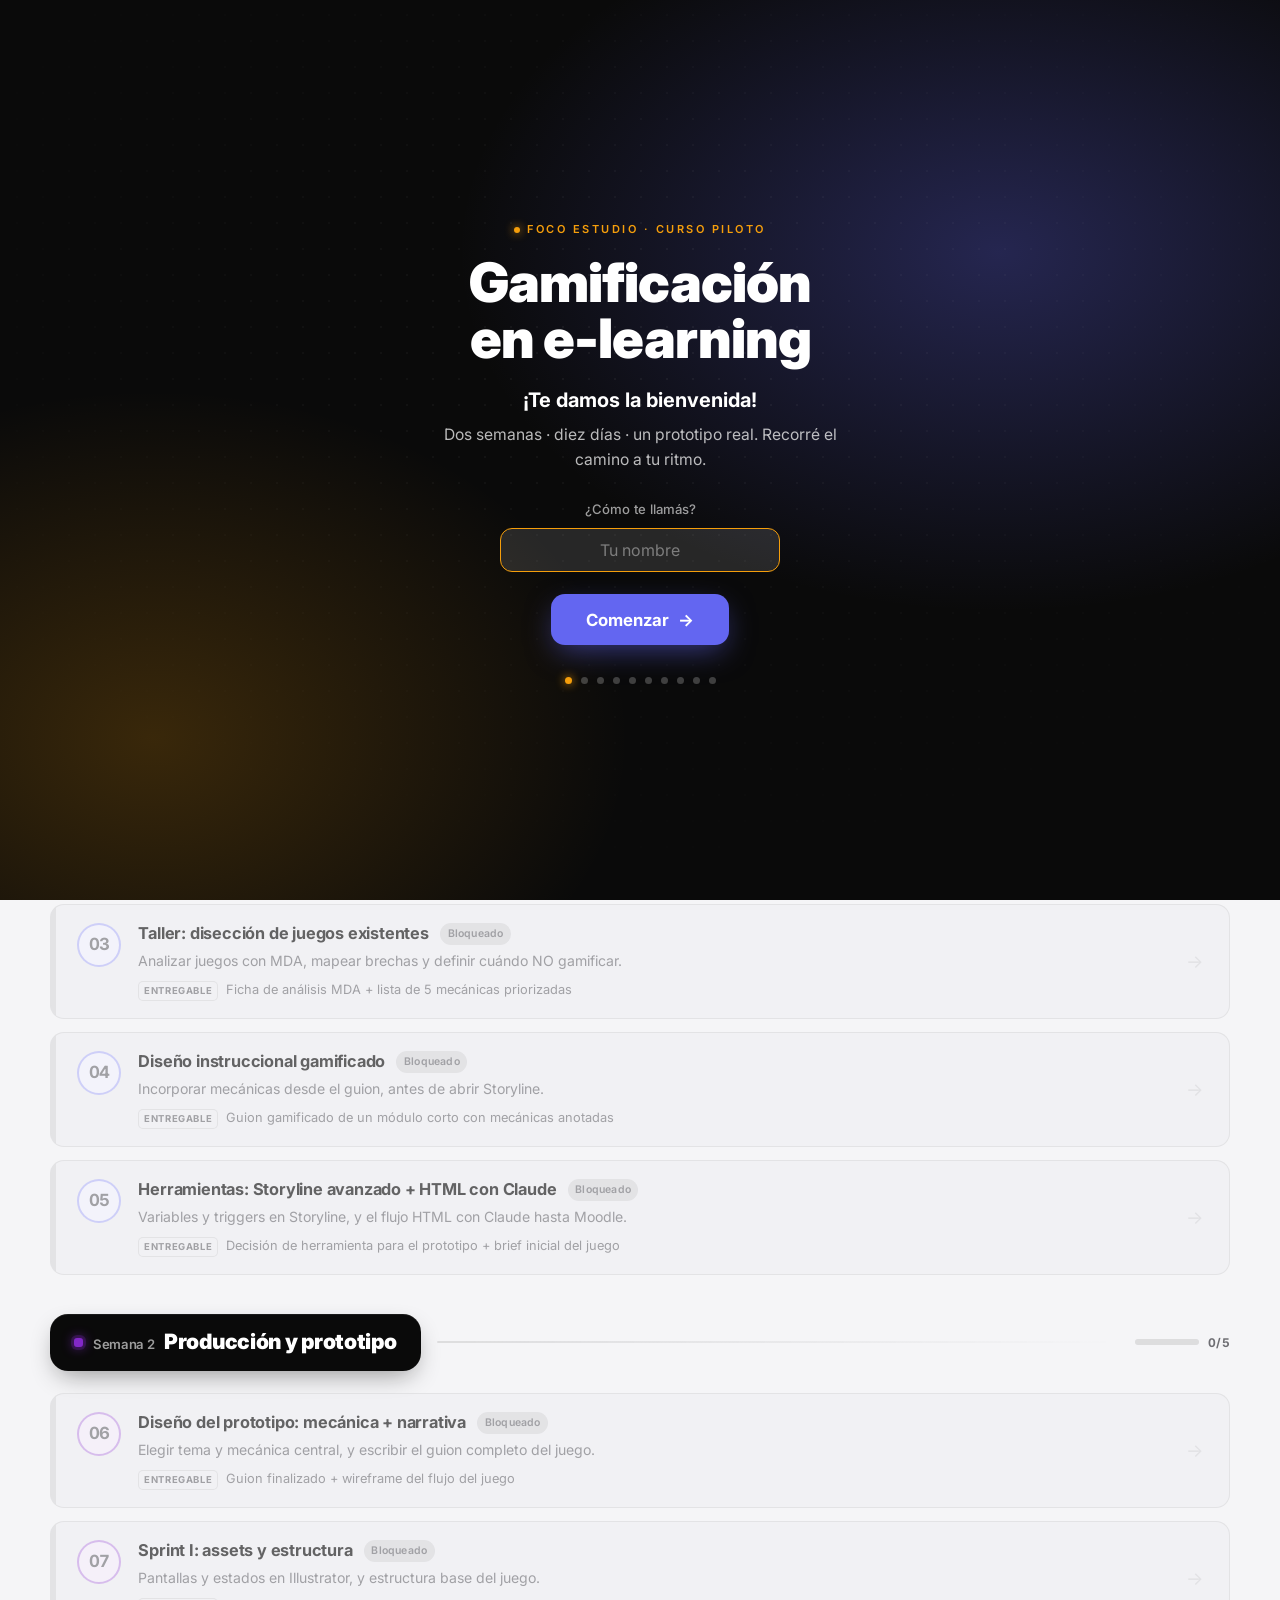
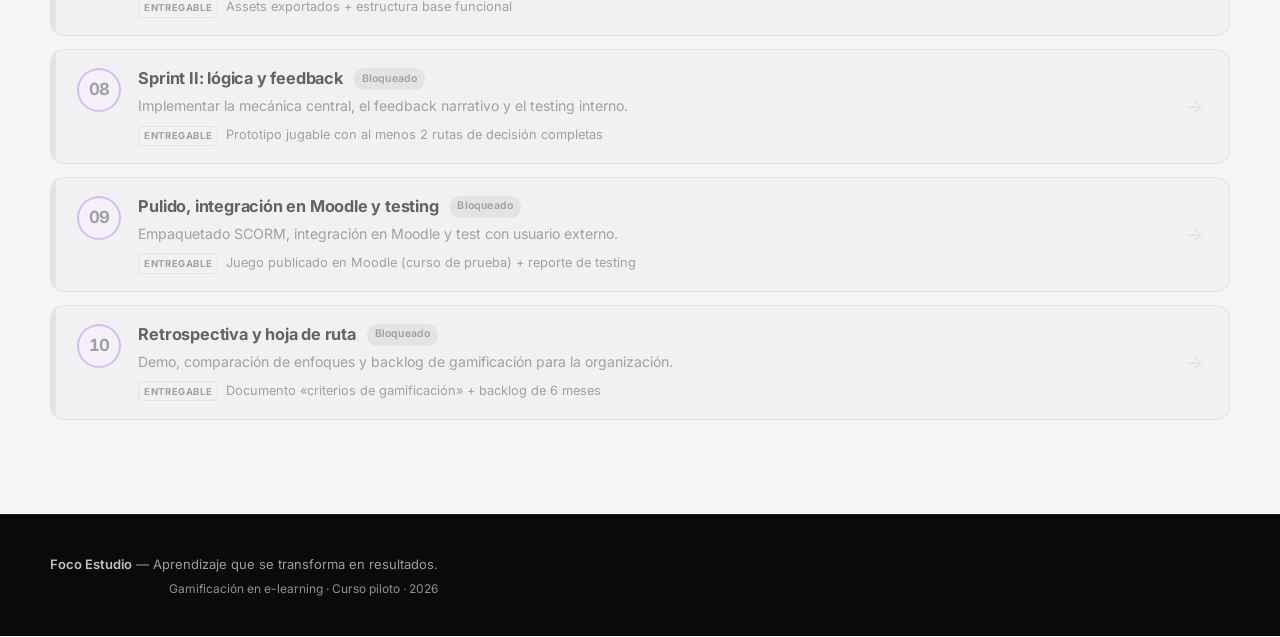
==== commit 56f1020f: "Add files via upload" ====
--- a/demos/gamificacion/index.html
+++ b/demos/gamificacion/index.html
@@ -26,32 +26,35 @@
 </script>
 <style>
   :root{
-    /* Marca · Sistema de Diseño Web (v2 2026) */
-    --navy:#1E2D46;  --navy-dark:#162036;
-    --blue:#006EA0;  --blue-dark:#00466E;  --blue-light:#2E96C8;
-    --cream:#EBF0FF; --gray-light:#D7DEEC; --gray:#6B7690;
-    --bg:#EBF0FF;    --surface:#ffffff;    --surface-2:#F4F7FE;
-    --green:#00C88C; --green-ink:#00795a;  --green-soft:#dff5ee;
+    /* Marca · Foco Estudio — indigo + amber + Inter */
+    /* "navy" se conserva como nombre de token = tinta/superficies oscuras */
+    --navy:#0a0a0a;  --navy-dark:#161616;
+    --blue:#6366f1;  --blue-dark:#4f46e5;  --blue-light:#818cf8;
+    --amber:#f59e0b; --amber-dark:#d97706; --amber-soft:#fef3e0;
+    --cream:#eef0fb; --gray-light:#e3e3ea; --gray:#636368;
+    --bg:#f5f5f7;    --surface:#ffffff;    --surface-2:#efeff3;
+    --green:#10b981; --green-ink:#047857;  --green-soft:#d9f5ec;
     --pink:#F02850;  --purple:#8232C8;
     --page-max:1180px; --read-max:820px; --page-pad:2rem; --nav-h:66px;
     --radius:16px; --radius-sm:14px;
-    --shadow:0 4px 18px rgba(30,45,70,.10);
-    --shadow-card:0 6px 22px rgba(30,45,70,.10);
-    /* Degradado de marca MONOCROMÁTICO (Manual p.29 · no cruza de tono) */
+    --shadow:0 4px 18px rgba(10,10,10,.08);
+    --shadow-card:0 6px 22px rgba(10,10,10,.08);
+    /* Degradado de marca (indigo) */
     --grad-brand:linear-gradient(135deg,var(--blue-dark),var(--blue));
     --grad-prog:linear-gradient(to right,var(--blue-dark),var(--blue-light));
-    /* Tipografía del sistema: Faible (títulos) + Roboto (cuerpo) */
-    --font-title:'Faible','Roboto',system-ui,sans-serif;
-    --font-body:'Roboto',system-ui,-apple-system,Segoe UI,sans-serif;
+    /* Tipografía de marca: Inter (títulos + cuerpo) */
+    --font-title:'Inter',system-ui,-apple-system,Segoe UI,sans-serif;
+    --font-body:'Inter',system-ui,-apple-system,Segoe UI,sans-serif;
   }
   [data-theme="dark"]{
-    --navy:#EAF0FB;  --navy-dark:#0F1726;
-    --blue:#4db8e8;  --blue-dark:#7dd3f7;  --blue-light:#5bc4f0;
-    --cream:#18233A; --gray-light:#2A3850; --gray:#A9B6CE;
-    --bg:#0F1726;    --surface:#18233A;    --surface-2:#1F2C46;
-    --green:#2bd6a0; --green-ink:#7ce6c5;  --green-soft:#13314a;
-    --shadow:0 4px 18px rgba(0,0,0,.32);
-    --shadow-card:0 4px 18px rgba(0,0,0,.28);
+    --navy:#f5f5f7;  --navy-dark:#0a0a0a;
+    --blue:#818cf8;  --blue-dark:#a5b4fc;  --blue-light:#a5b4fc;
+    --amber:#fbbf24; --amber-dark:#f59e0b; --amber-soft:#2a2113;
+    --cream:#1c1c22; --gray-light:#2c2c34; --gray:#a1a1aa;
+    --bg:#0a0a0a;    --surface:#161616;    --surface-2:#1f1f24;
+    --green:#34d399; --green-ink:#6ee7b7;  --green-soft:#0f3a2e;
+    --shadow:0 4px 18px rgba(0,0,0,.40);
+    --shadow-card:0 4px 18px rgba(0,0,0,.34);
   }
 
   *,*::before,*::after{box-sizing:border-box;margin:0;padding:0}
@@ -73,15 +76,15 @@
   }
   [data-theme="dark"] body{
     background-image:
-      radial-gradient(1100px 760px at 90% -10%, rgba(0,150,210,.20), transparent 60%),
+      radial-gradient(1100px 760px at 90% -10%, rgba(99,102,241,.20), transparent 60%),
       radial-gradient(880px 720px at -8% 14%, rgba(40,38,120,.22), transparent 56%),
-      radial-gradient(1200px 950px at 50% 125%, rgba(0,120,170,.16), transparent 60%);
+      radial-gradient(1200px 950px at 50% 125%, rgba(79,70,229,.16), transparent 60%);
   }
   /* Trama de puntos del sistema ("ritmo y avance") · textura cinematográfica detrás del contenido */
-  body::before{content:"";position:fixed;inset:0;z-index:-1;pointer-events:none;background-image:radial-gradient(rgba(30,45,70,.055) 1px,transparent 1.6px);background-size:24px 24px;-webkit-mask-image:radial-gradient(ellipse 90% 60% at 50% 0%,#000,transparent 78%);mask-image:radial-gradient(ellipse 90% 60% at 50% 0%,#000,transparent 78%)}
+  body::before{content:"";position:fixed;inset:0;z-index:-1;pointer-events:none;background-image:radial-gradient(rgba(10,10,10,.055) 1px,transparent 1.6px);background-size:24px 24px;-webkit-mask-image:radial-gradient(ellipse 90% 60% at 50% 0%,#000,transparent 78%);mask-image:radial-gradient(ellipse 90% 60% at 50% 0%,#000,transparent 78%)}
   [data-theme="dark"] body::before{background-image:radial-gradient(rgba(255,255,255,.05) 1px,transparent 1.6px)}
   ::selection{background:var(--blue-light);color:#fff}
-  /* Títulos en Faible (Sistema de Diseño · Manual p.8) */
+  /* Títulos en Inter (identidad Foco Estudio) */
   h1,h2,h3,h4,
   .hero-h1-bold,.day-title,.concept-title,.section-title,.week-head h2,
   .ph-headline,.recorrido-day-title,.debrief-title,.dtree-verdict-title,
@@ -90,7 +93,9 @@
   a{color:inherit;text-decoration:none}
   img{max-width:100%}
   .page-wrap{max-width:var(--page-max);margin:0 auto;padding:0 var(--page-pad)}
-  .sr-only{position:absolute;width:1px;height:1px;overflow:hidden;clip:rect(0,0,0,0)}
+  .sr-only{position:absolute;width:1px;height:1px;overflow:hidden;clip:rect(0,0,0,0);white-space:nowrap}
+  /* Foco programático del encabezado al navegar: no mostramos outline (no fue foco de teclado) */
+  #app h1[tabindex]:focus{outline:none}
   /* Pantallas anchas (ej. embebido en Moodle / monitores grandes): aprovechar el ancho */
   @media(min-width:1440px){ :root{ --page-max:1320px; } }
   @media(min-width:1760px){ :root{ --page-max:1440px; } }
@@ -133,16 +138,16 @@
   @keyframes fadeUp{from{opacity:0;transform:translateY(14px)}to{opacity:1;transform:none}}
   @keyframes pulse{0%,100%{opacity:1;transform:scale(1)}50%{opacity:.5;transform:scale(.7)}}
 
-  .eyebrow{font-size:11px;font-weight:600;letter-spacing:1.8px;text-transform:uppercase;color:var(--blue-light)}
+  .eyebrow{font-size:11px;font-weight:600;letter-spacing:1.8px;text-transform:uppercase;color:var(--blue-dark)}
 
   /* ---------- Hero ---------- */
   .hero{position:relative;overflow:hidden;background:var(--navy-dark);padding:1rem 0 1.2rem}
   .hero-bg{position:absolute;inset:0;pointer-events:none}
-  .hero-bg::before{content:'';position:absolute;inset:-28%;background:radial-gradient(ellipse 52% 64% at 78% 42%,rgba(0,150,210,.32) 0%,transparent 60%),radial-gradient(ellipse 48% 70% at 14% 82%,rgba(8,111,161,.22) 0%,transparent 58%);will-change:transform;animation:heroDrift 22s ease-in-out infinite alternate}
+  .hero-bg::before{content:'';position:absolute;inset:-28%;background:radial-gradient(ellipse 52% 64% at 78% 42%,rgba(99,102,241,.32) 0%,transparent 60%),radial-gradient(ellipse 48% 70% at 14% 82%,rgba(99,102,241,.22) 0%,transparent 58%);will-change:transform;animation:heroDrift 22s ease-in-out infinite alternate}
   @keyframes heroDrift{from{transform:translate3d(-2%,-1%,0) scale(1)}to{transform:translate3d(3%,2%,0) scale(1.07)}}
   .hero-bg::after{content:'';position:absolute;inset:0;background-image:linear-gradient(rgba(255,255,255,.025) 1px,transparent 1px),linear-gradient(90deg,rgba(255,255,255,.025) 1px,transparent 1px);background-size:48px 48px;-webkit-mask-image:linear-gradient(to right,transparent,rgba(0,0,0,.5) 30%,rgba(0,0,0,.5) 70%,transparent);mask-image:linear-gradient(to right,transparent,rgba(0,0,0,.5) 30%,rgba(0,0,0,.5) 70%,transparent)}
   .hero-inner{position:relative;z-index:2;max-width:var(--page-max);margin:0 auto;padding:0 var(--page-pad);display:grid;grid-template-columns:1fr;align-items:center;gap:0}
-  .hero-tag{display:inline-flex;align-items:center;gap:7px;font-size:10px;font-weight:600;letter-spacing:2.5px;text-transform:uppercase;color:var(--blue-light);background:rgba(8,111,161,.15);border:1px solid rgba(8,111,161,.35);padding:3px 11px;border-radius:20px;margin-bottom:.55rem}
+  .hero-tag{display:inline-flex;align-items:center;gap:7px;font-size:10px;font-weight:600;letter-spacing:2.5px;text-transform:uppercase;color:var(--blue-light);background:rgba(99,102,241,.15);border:1px solid rgba(99,102,241,.35);padding:3px 11px;border-radius:20px;margin-bottom:.55rem}
   .hero-tag::before{content:'';width:5px;height:5px;border-radius:50%;background:var(--blue-light);animation:pulse 2s ease-in-out infinite}
   .hero-h1{display:flex;flex-direction:column;margin-bottom:.6rem}
   .hero-h1-light{display:none}
@@ -163,8 +168,8 @@
   .stat-card::before{content:'';position:absolute;top:0;left:0;right:0;height:2px;background:var(--accent,rgba(255,255,255,.15));border-radius:2px 2px 0 0}
   .stat-card:hover{background:rgba(255,255,255,.085);border-color:rgba(255,255,255,.14)}
   .stat-card strong{display:block;font-size:clamp(1.15rem,2vw,1.65rem);font-weight:700;color:#fff;line-height:1;letter-spacing:-.7px;margin-bottom:1px;font-variant-numeric:tabular-nums}
-  .stat-card span{font-size:9px;color:rgba(255,255,255,.42);text-transform:uppercase;letter-spacing:1px;font-weight:500}
-  .stat-card p{font-size:10px;color:rgba(255,255,255,.28);margin-top:2px;line-height:1.35}
+  .stat-card span{font-size:9px;color:rgba(255,255,255,.62);text-transform:uppercase;letter-spacing:1px;font-weight:500}
+  .stat-card p{font-size:10px;color:rgba(255,255,255,.52);margin-top:2px;line-height:1.35}
 
   /* ---------- Progress hero ---------- */
   .home-body{padding:1.8rem 0 3.5rem}
@@ -172,7 +177,7 @@
   .name-field span{font-size:10.5px;font-weight:600;letter-spacing:1.2px;text-transform:uppercase;color:var(--gray)}
   .name-field input{font:inherit;font-size:.92rem;padding:.5rem .85rem;width:100%;background:var(--surface-2);border:1.5px solid var(--gray-light);border-radius:10px;color:var(--navy);transition:border-color .2s,box-shadow .2s}
   .name-field input::placeholder{color:var(--gray)}
-  .name-field input:focus{outline:none;border-color:var(--blue-light);box-shadow:0 0 0 3px rgba(8,111,161,.15)}
+  .name-field input:focus{outline:none;border-color:var(--blue-light);box-shadow:0 0 0 3px rgba(99,102,241,.15)}
 
   .progress-hero{display:grid;grid-template-columns:auto 1fr auto;gap:1.6rem;align-items:center;background:var(--surface);border:1px solid var(--gray-light);border-radius:var(--radius);padding:1.5rem 1.8rem;box-shadow:var(--shadow);margin-bottom:2.6rem;position:relative;overflow:hidden}
   .progress-hero::before{content:'';position:absolute;top:0;left:0;right:0;height:3px;background:var(--grad-prog)}
@@ -193,7 +198,7 @@
   .ph-stat span{font-size:.74rem;font-weight:600;color:var(--gray);text-transform:uppercase;letter-spacing:.5px}
   .ph-side{display:flex;flex-direction:column;gap:.7rem;min-width:200px}
   .ph-cta{display:inline-flex;align-items:center;justify-content:center;gap:.5rem;background:var(--blue);color:#fff;font-weight:600;font-size:.92rem;padding:.7rem 1.2rem;border-radius:10px;transition:all .2s;box-shadow:var(--shadow-sm)}
-  .ph-cta:hover{background:var(--blue-dark);transform:translateY(-1px);box-shadow:0 6px 16px rgba(8,111,161,.3)}
+  .ph-cta:hover{background:var(--blue-dark);transform:translateY(-1px);box-shadow:0 6px 16px rgba(99,102,241,.3)}
   .ph-cta .arr{transition:transform .2s}
   .ph-cta:hover .arr{transform:translateX(3px)}
 
@@ -221,7 +226,7 @@
   .week{margin-bottom:2.4rem}
   .week-head{display:flex;align-items:center;gap:1rem;margin-bottom:1.4rem}
   /* Chip de sección · rectángulo de bordes redondeados (lineamientos web: esquinas siempre redondeadas) */
-  .week-head h2{font-size:1.32rem;font-weight:900;color:#fff;letter-spacing:-.3px;white-space:nowrap;display:inline-flex;align-items:baseline;gap:.6rem;background:linear-gradient(135deg,var(--navy),var(--navy-dark));padding:.55em 1.15em;border-radius:18px;box-shadow:0 10px 26px -8px rgba(30,45,70,.45),inset 0 1px 0 rgba(255,255,255,.07)}
+  .week-head h2{font-size:1.32rem;font-weight:900;color:#fff;letter-spacing:-.3px;white-space:nowrap;display:inline-flex;align-items:baseline;gap:.6rem;background:linear-gradient(135deg,var(--navy),var(--navy-dark));padding:.55em 1.15em;border-radius:18px;box-shadow:0 10px 26px -8px rgba(10,10,10,.45),inset 0 1px 0 rgba(255,255,255,.07)}
   .week-head h2::before{content:"";align-self:center;flex:none;width:9px;height:9px;border-radius:3px;background:var(--accent,var(--blue-light));box-shadow:0 0 0 3px color-mix(in srgb,var(--accent,var(--blue-light)) 22%,transparent),0 0 12px var(--accent,var(--blue-light))}
   .week-num{font-size:.82rem;font-weight:600;color:rgba(255,255,255,.6)}
   .week-line{flex:1;height:2px;background:linear-gradient(to right,var(--gray-light),transparent);border-radius:2px}
@@ -233,7 +238,7 @@
   .day-card{display:flex;align-items:stretch;gap:0;margin-bottom:.8rem;background:var(--surface);border:1px solid var(--gray-light);border-radius:var(--radius-sm);overflow:hidden;transition:transform .2s,box-shadow .2s,border-color .2s;position:relative}
   .day-accent{width:5px;flex:none;background:var(--accent,var(--blue-light))}
   .day-inner{display:flex;align-items:flex-start;gap:1.1rem;padding:1.1rem 1.3rem;flex:1;min-width:0}
-  a.day-card:hover{transform:translateY(-3px);box-shadow:0 14px 34px -10px rgba(30,45,70,.30),0 4px 10px rgba(30,45,70,.10);border-color:color-mix(in srgb,var(--accent,var(--blue)) 35%,transparent)}
+  a.day-card:hover{transform:translateY(-3px);box-shadow:0 14px 34px -10px rgba(10,10,10,.30),0 4px 10px rgba(10,10,10,.10);border-color:color-mix(in srgb,var(--accent,var(--blue)) 35%,transparent)}
   a.day-card:hover .day-arrow{transform:translateX(3px);color:var(--accent)}
   .day-index{font-size:1.5rem;font-weight:700;line-height:1;color:var(--accent,var(--blue-light));min-width:2.1rem;padding-top:.05rem;font-variant-numeric:tabular-nums;letter-spacing:-1px}
   .day-main{flex:1;min-width:0}
@@ -249,16 +254,16 @@
   .day-card.is-locked .day-accent{background:var(--gray-light)}
   .day-card.is-locked .day-index{color:var(--gray)}
   /* Next-up day highlight */
-  .day-card.is-next{border-color:var(--blue-light);box-shadow:0 0 0 3px rgba(8,111,161,.12),var(--shadow-card)}
+  .day-card.is-next{border-color:var(--blue-light);box-shadow:0 0 0 3px rgba(99,102,241,.12),var(--shadow-card)}
   .day-card.is-next .day-accent{background:var(--grad-prog)}
   .day-card.is-next .day-index{color:var(--blue)}
-  .day-next-tag{display:inline-flex;align-items:center;gap:.3rem;font-size:9.5px;font-weight:700;letter-spacing:.8px;text-transform:uppercase;color:#fff;background:var(--blue);padding:.2em .6em;border-radius:99px;animation:nextPulse 2.4s ease-in-out infinite;order:-1}
+  .day-next-tag{display:inline-flex;align-items:center;gap:.3rem;font-size:9.5px;font-weight:700;letter-spacing:.8px;text-transform:uppercase;color:#0a0a0a;background:var(--amber);padding:.2em .6em;border-radius:99px;animation:nextPulse 2.4s ease-in-out infinite;order:-1}
   .day-next-tag::before{content:'▸'}
 
   .chip{font-size:9.5px;font-weight:700;letter-spacing:.6px;text-transform:uppercase;color:var(--gray);background:var(--surface-2);border:1px solid var(--gray-light);padding:.15em .5em;border-radius:5px;flex:none}
   .badge{font-size:10.5px;font-weight:600;letter-spacing:.2px;padding:.28em .72em;border-radius:99px;white-space:nowrap}
   .badge-done{background:var(--green-soft);color:var(--green-ink)}
-  .badge-open{background:rgba(8,111,161,.12);color:var(--blue)}
+  .badge-open{background:rgba(99,102,241,.12);color:var(--blue)}
   .badge-lock{background:var(--gray-light);color:var(--gray)}
 
   /* ---------- Day view ---------- */
@@ -295,10 +300,10 @@
   .compare-good{border-color:var(--green);background:var(--green-soft)}
   .compare-good h4::before{background:var(--green)}
 
-  .note{background:rgba(8,111,161,.08);border:1px solid rgba(8,111,161,.18);border-radius:var(--radius-sm);padding:1rem 1.2rem;margin-bottom:1.8rem;font-size:.9rem;color:var(--navy)}
+  .note{background:rgba(99,102,241,.08);border:1px solid rgba(99,102,241,.18);border-radius:var(--radius-sm);padding:1rem 1.2rem;margin-bottom:1.8rem;font-size:.9rem;color:var(--navy)}
   .note strong{color:var(--blue)}
 
-  .deliverable{background:linear-gradient(135deg,#162036,#1f2d46);border-radius:var(--radius);padding:1.5rem 1.7rem;margin:2.4rem 0;position:relative;overflow:hidden}
+  .deliverable{background:linear-gradient(135deg,#161616,#1e1b4b);border-radius:var(--radius);padding:1.5rem 1.7rem;margin:2.4rem 0;position:relative;overflow:hidden}
   .deliverable::before{content:'';position:absolute;top:0;left:0;width:5px;height:100%;background:var(--grad-prog)}
   .deliverable-tag{font-size:10.5px;font-weight:700;letter-spacing:2px;text-transform:uppercase;color:var(--blue-light);margin-bottom:.5rem;display:flex;align-items:center;gap:.5rem}
   .deliverable-tag::before{content:'\25C6';font-size:.7rem}
@@ -309,7 +314,7 @@
   .daynav .spacer{flex:1}
   .btn{font:inherit;font-weight:600;font-size:.9rem;cursor:pointer;padding:.7rem 1.3rem;border-radius:10px;border:1.5px solid transparent;display:inline-flex;align-items:center;gap:.5rem;transition:all .2s ease}
   .btn-primary{background:var(--blue);color:#fff}
-  .btn-primary:hover{background:var(--blue-dark);transform:translateY(-1px);box-shadow:0 6px 16px rgba(8,111,161,.3)}
+  .btn-primary:hover{background:var(--blue-dark);transform:translateY(-1px);box-shadow:0 6px 16px rgba(99,102,241,.3)}
   .btn-ghost{background:transparent;border-color:var(--gray-light);color:var(--navy)}
   .btn-ghost:hover{border-color:var(--blue);color:var(--blue)}
   .btn-done{background:var(--green-soft);color:var(--green-ink);cursor:default}
@@ -318,13 +323,13 @@
   .btn-link:hover{color:var(--navy)}
 
   /* ---------- Footer ---------- */
-  footer{background:var(--navy-dark);border-top:1px solid rgba(255,255,255,.07);color:rgba(255,255,255,.45);padding:2.4rem var(--page-pad);font-size:13px}
+  footer{background:var(--navy-dark);border-top:1px solid rgba(255,255,255,.07);color:rgba(255,255,255,.6);padding:2.4rem var(--page-pad);font-size:13px}
   .footer-inner{max-width:var(--page-max);margin:0 auto;display:flex;align-items:center;justify-content:space-between;gap:1rem;flex-wrap:wrap}
   .footer-logos{display:flex;align-items:center;gap:1.2rem}
   .footer-logos img{height:24px;opacity:.7}
   .footer-text{text-align:right}
   .footer-text strong{color:rgba(255,255,255,.75);font-weight:600}
-  .footer-sub{margin-top:4px;font-size:12px;color:rgba(255,255,255,.35)}
+  .footer-sub{margin-top:4px;font-size:12px;color:rgba(255,255,255,.55)}
 
   /* ---------- Componentes interactivos ---------- */
   .interactive{background:var(--surface-2);border:1px solid var(--gray-light);border-radius:var(--radius-sm);padding:1.4rem 1.5rem;margin:1.4rem 0}
@@ -338,7 +343,7 @@
   .curve-controls{display:flex;align-items:center;gap:1rem;justify-content:center;margin-top:.8rem;flex-wrap:wrap}
   .toggle-group{display:inline-flex;background:var(--surface);border:1px solid var(--gray-light);border-radius:99px;padding:3px;gap:0}
   .toggle-btn{background:none;border:none;padding:.45rem 1rem;font:inherit;font-size:.82rem;font-weight:600;color:var(--gray);border-radius:99px;cursor:pointer;transition:all .2s}
-  .toggle-btn.active{background:var(--blue);color:#fff;box-shadow:0 2px 6px rgba(8,111,161,.25)}
+  .toggle-btn.active{background:var(--blue);color:#fff;box-shadow:0 2px 6px rgba(99,102,241,.25)}
   .curve-legend{display:flex;gap:1.2rem;justify-content:center;font-size:.78rem;color:var(--gray);margin-top:.4rem;flex-wrap:wrap}
   .curve-legend span{display:inline-flex;align-items:center;gap:.4rem}
   .curve-legend .swatch{width:14px;height:3px;border-radius:2px;display:inline-block}
@@ -356,7 +361,7 @@
   .dnd-zone.cog .dnd-zone-title::before{content:'';width:9px;height:9px;border-radius:50%;background:var(--green);flex:none}
   .dnd-zone.cos .dnd-zone-title::before{content:'';width:9px;height:9px;border-radius:50%;background:var(--gray);flex:none}
   .dnd-item{background:var(--surface-2);border:1px solid var(--gray-light);border-radius:9px;padding:.5rem .8rem;font-size:.84rem;color:var(--navy);cursor:grab;user-select:none;transition:all .15s;line-height:1.35}
-  .dnd-item:hover{border-color:var(--blue-light);box-shadow:0 2px 8px rgba(8,111,161,.12)}
+  .dnd-item:hover{border-color:var(--blue-light);box-shadow:0 2px 8px rgba(99,102,241,.12)}
   .dnd-item:active{cursor:grabbing}
   .dnd-item.dragging{opacity:.4}
   .dnd-item.correct{background:var(--green-soft);border-color:var(--green);color:var(--green-ink)}
@@ -377,7 +382,7 @@
   .quiz-opt{display:flex;align-items:flex-start;gap:.6rem;background:var(--surface);border:1.5px solid var(--gray-light);border-radius:10px;padding:.65rem .85rem;cursor:pointer;transition:all .15s;font-size:.88rem;color:var(--navy);line-height:1.45}
   .quiz-opt:hover{border-color:var(--blue-light);background:var(--surface-2)}
   .quiz-opt input{margin-top:.18em;accent-color:var(--blue);flex:none}
-  .quiz-opt.selected{border-color:var(--blue);background:rgba(8,111,161,.05)}
+  .quiz-opt.selected{border-color:var(--blue);background:rgba(99,102,241,.05)}
   .quiz-opt.correct{border-color:var(--green);background:var(--green-soft);color:var(--green-ink)}
   .quiz-opt.incorrect{border-color:var(--pink);background:#fde7eb;color:#9a1d36}
   .quiz-opt.disabled{cursor:default;pointer-events:none}
@@ -420,7 +425,7 @@
   .step.done .step-n{background:var(--green);color:#fff}
   .step.done .step-n .num{display:none}
   .step.done .step-n::before{content:'✓';font-size:.8rem}
-  .step.active{color:var(--navy);background:rgba(8,111,161,.08);border-color:var(--blue-light)}
+  .step.active{color:var(--navy);background:rgba(99,102,241,.08);border-color:var(--blue-light)}
   .step.active .step-n{background:var(--blue);color:#fff}
   .step.locked{color:var(--gray);opacity:.65;cursor:not-allowed;padding:.4rem .55rem}
   .step.locked .step-title{display:none}
@@ -438,7 +443,7 @@
   .concept-illo svg{width:100%;height:auto;max-width:280px;display:block}
   .concept-text{display:flex;flex-direction:column;justify-content:center}
   /* Título píldora (constante de marca · Manual) */
-  .section-eyebrow{display:inline-flex;align-items:center;font-size:10px;font-weight:700;letter-spacing:1.5px;text-transform:uppercase;color:#fff;background:#006EA0;padding:.4em .9em;border-radius:999px;margin-bottom:.75rem}
+  .section-eyebrow{display:inline-flex;align-items:center;font-size:10px;font-weight:700;letter-spacing:1.5px;text-transform:uppercase;color:#fff;background:#6366f1;padding:.4em .9em;border-radius:999px;margin-bottom:.75rem}
   .concept-title{font-size:1.55rem;font-weight:700;color:var(--navy);letter-spacing:-.7px;line-height:1.12;margin-bottom:.6rem}
   .concept-punch{font-size:.98rem;color:var(--navy);font-weight:500;line-height:1.5}
   .concept-punch strong{color:var(--blue);font-weight:700}
@@ -468,8 +473,8 @@
 
   /* ---------- Step-next (Avanzar button) ---------- */
   .step-next-wrap{margin:2.2rem auto 0;text-align:center}
-  .step-next{display:inline-flex;align-items:center;gap:.6rem;background:var(--blue);color:#fff;border:none;font:inherit;font-weight:600;font-size:.95rem;padding:.85rem 1.5rem;border-radius:12px;cursor:pointer;box-shadow:0 6px 16px rgba(8,111,161,.25);transition:all .2s}
-  .step-next:hover:not(:disabled){background:var(--blue-dark);transform:translateY(-1px);box-shadow:0 8px 20px rgba(8,111,161,.35)}
+  .step-next{display:inline-flex;align-items:center;gap:.6rem;background:var(--blue);color:#fff;border:none;font:inherit;font-weight:600;font-size:.95rem;padding:.85rem 1.5rem;border-radius:12px;cursor:pointer;box-shadow:0 6px 16px rgba(99,102,241,.25);transition:all .2s}
+  .step-next:hover:not(:disabled){background:var(--blue-dark);transform:translateY(-1px);box-shadow:0 8px 20px rgba(99,102,241,.35)}
   .step-next:disabled{background:var(--gray-light);color:var(--gray);cursor:not-allowed;box-shadow:none}
   .step-next .arr{transition:transform .2s;display:inline-block}
   .step-next:hover:not(:disabled) .arr{transform:translateX(4px)}
@@ -480,8 +485,12 @@
   .dnd-pool-v2,.dnd-zone-v2{background:var(--surface);border:1.5px dashed var(--gray-light);border-radius:12px;padding:.75rem;display:flex;flex-direction:column;gap:.45rem}
   .pool-label,.zone-label{font-size:10.5px;font-weight:700;letter-spacing:1px;text-transform:uppercase;color:var(--gray);margin-bottom:.25rem;display:flex;align-items:center;gap:.4rem}
   .dnd-item-v2{background:var(--surface-2);border:1px solid var(--gray-light);border-radius:9px;padding:.55rem .75rem;font-size:.82rem;color:var(--navy);cursor:grab;line-height:1.4;transition:all .15s;user-select:none}
-  .dnd-item-v2:hover{border-color:var(--blue-light);box-shadow:0 2px 6px rgba(8,111,161,.1)}
+  .dnd-item-v2:hover{border-color:var(--blue-light);box-shadow:0 2px 6px rgba(99,102,241,.1)}
   .dnd-item-v2:active,.dnd-item-v2.dragging{cursor:grabbing;opacity:.5}
+  /* Ítem "tomado" por click/teclado */
+  .dnd-item-v2.selected{border-color:var(--blue);background:color-mix(in srgb,var(--blue) 12%,var(--surface));box-shadow:0 0 0 2px var(--blue)}
+  /* Foco visible de teclado en ítems y zonas */
+  .dnd-item-v2:focus-visible,.dnd-zone-v2:focus-visible{outline:2px solid var(--blue);outline-offset:2px}
   .dnd-item-v2.correct{background:var(--green-soft);border-color:var(--green);color:var(--green-ink);cursor:default}
   .dnd-item-v2.incorrect{background:#fde7eb;border-color:var(--pink);color:#9a1d36;animation:shake .3s}
   .dnd-zones-v2{display:flex;flex-direction:column;gap:.7rem}
@@ -499,8 +508,8 @@
   .mda-grid{display:grid;grid-template-columns:repeat(3,1fr);gap:.7rem;margin-top:.8rem}
   .mda-card{background:var(--surface);border:2px solid var(--gray-light);border-radius:12px;padding:.9rem;cursor:pointer;transition:all .2s;text-align:center;font-family:inherit}
   .mda-card:hover{transform:translateY(-2px);border-color:var(--blue-light)}
-  .mda-card.active{border-color:var(--blue);background:rgba(8,111,161,.06);box-shadow:0 4px 12px rgba(8,111,161,.15)}
-  .mda-card-letter{font-size:1.6rem;font-weight:700;color:var(--blue-light);line-height:1;margin-bottom:.3rem;font-variant-numeric:tabular-nums}
+  .mda-card.active{border-color:var(--blue);background:rgba(99,102,241,.06);box-shadow:0 4px 12px rgba(99,102,241,.15)}
+  .mda-card-letter{font-size:1.6rem;font-weight:700;color:var(--blue-dark);line-height:1;margin-bottom:.3rem;font-variant-numeric:tabular-nums}
   .mda-card.active .mda-card-letter{color:var(--blue)}
   .mda-card-name{font-size:.85rem;font-weight:600;color:var(--navy);letter-spacing:-.2px}
   .mda-detail{margin-top:.9rem;padding:1rem 1.1rem;background:var(--surface-2);border:1px solid var(--gray-light);border-radius:12px;min-height:80px;font-size:.92rem;color:var(--navy);line-height:1.55}
@@ -510,7 +519,7 @@
   .cond-grid{display:grid;grid-template-columns:1fr 1fr;gap:.7rem;margin-top:.8rem}
   .cond-card{background:var(--surface);border:2px solid var(--gray-light);border-radius:12px;padding:.9rem 1rem;cursor:pointer;transition:all .2s;text-align:left;font-family:inherit;width:100%}
   .cond-card:hover{transform:translateY(-1px);border-color:var(--blue-light)}
-  .cond-card.open{border-color:var(--blue);background:rgba(8,111,161,.04)}
+  .cond-card.open{border-color:var(--blue);background:rgba(99,102,241,.04)}
   .cond-card-head{display:flex;align-items:center;gap:.55rem;font-weight:700;color:var(--navy);font-size:.92rem}
   .cond-card-num{display:inline-grid;place-items:center;width:22px;height:22px;border-radius:50%;background:var(--blue-light);color:#fff;font-size:.72rem;font-weight:700;flex:none}
   .cond-card.open .cond-card-num{background:var(--blue)}
@@ -557,7 +566,7 @@
   .sofia-reflect strong{color:var(--green-ink);font-style:normal;font-weight:700}
 
   /* Key idea inline (no card) */
-  .lead-key{font-size:1.04rem;color:var(--navy);font-weight:600;background:rgba(8,111,161,.05);border-left:3px solid var(--blue-light);border-radius:0 8px 8px 0;padding:.85rem 1.1rem;margin:1.2rem 0;line-height:1.55}
+  .lead-key{font-size:1.04rem;color:var(--navy);font-weight:600;background:rgba(99,102,241,.05);border-left:3px solid var(--blue-light);border-radius:0 8px 8px 0;padding:.85rem 1.1rem;margin:1.2rem 0;line-height:1.55}
   .lead-key strong{color:var(--blue);font-weight:700}
   .lead-key-tag{display:inline;font-size:10px;font-weight:700;letter-spacing:1.2px;text-transform:uppercase;color:var(--blue);margin-right:.4rem}
   .lead-key-tag::after{content:' · '}
@@ -565,7 +574,7 @@
   /* Interactive lighter when inside a v2 narrative section */
   .section .interactive{border-left:none;background:var(--surface);border:1px solid var(--gray-light);padding:1.1rem 1.25rem;margin:1.3rem 0;position:relative;overflow:hidden}
   .section .interactive::before{content:'';position:absolute;top:0;left:0;right:0;height:2px;background:var(--grad-prog);opacity:.65}
-  .section .interactive .interactive-tag{font-size:10px;color:var(--blue-light);text-transform:uppercase;letter-spacing:1.4px}
+  .section .interactive .interactive-tag{font-size:10px;color:var(--blue-dark);text-transform:uppercase;letter-spacing:1.4px}
   .section .interactive .interactive-tag::before{background:var(--blue-light)}
   .section .interactive h3{font-size:1rem;color:var(--navy);margin-bottom:.3rem}
   .section .interactive .interactive-desc{font-size:.84rem;margin-bottom:.85rem}
@@ -586,7 +595,7 @@
   .onboarding-avatar{flex:none;width:60px;height:60px;border-radius:50%;overflow:hidden;border:2px solid var(--surface);box-shadow:var(--shadow-card)}
   .onboarding-avatar svg,.onboarding-avatar img{width:100%;height:100%;display:block;object-fit:cover}
   .onboarding-body{flex:1}
-  .onboarding-greet{font-size:11px;font-weight:700;letter-spacing:1.5px;text-transform:uppercase;color:var(--blue-light);margin-bottom:.35rem}
+  .onboarding-greet{font-size:11px;font-weight:700;letter-spacing:1.5px;text-transform:uppercase;color:var(--blue-dark);margin-bottom:.35rem}
   .onboarding-body h3{font-size:1.05rem;font-weight:700;color:var(--navy);margin-bottom:.5rem;letter-spacing:-.3px}
   .onboarding-body p{font-size:.92rem;color:var(--navy);line-height:1.6;margin:0 0 .9rem}
   .onboarding-body p strong{color:var(--navy);font-weight:700}
@@ -598,7 +607,7 @@
   .family-grid{display:grid;grid-template-columns:1fr 1fr;gap:.7rem;margin-top:.8rem}
   .family-card{background:var(--surface);border:2px solid var(--gray-light);border-radius:12px;padding:.85rem 1rem;cursor:pointer;transition:all .2s;text-align:left;font-family:inherit;width:100%}
   .family-card:hover{transform:translateY(-1px);border-color:var(--blue-light)}
-  .family-card.open{background:rgba(8,111,161,.04)}
+  .family-card.open{background:rgba(99,102,241,.04)}
   .family-card-head{display:flex;align-items:center;justify-content:space-between;font-weight:700;color:var(--navy);font-size:.95rem;gap:.5rem}
   .family-card-head::before{content:'';width:9px;height:9px;border-radius:50%;background:var(--accent,var(--blue-light));flex:none}
   .family-card-arrow{transition:transform .2s;color:var(--gray);font-size:.75rem;margin-left:auto}
@@ -635,16 +644,16 @@
   /* ---------- Tool picker (Día 2 · sec 4) ---------- */
   .tool-picker{margin-top:.8rem}
   .tool-check{display:flex;align-items:flex-start;gap:.7rem;background:var(--surface);border:1.5px solid var(--gray-light);border-radius:10px;padding:.7rem .9rem;margin-bottom:.5rem;cursor:pointer;transition:all .15s}
-  .tool-check:hover{border-color:var(--blue-light);background:rgba(8,111,161,.03)}
+  .tool-check:hover{border-color:var(--blue-light);background:rgba(99,102,241,.03)}
   .tool-check input{margin-top:.18rem;accent-color:var(--blue);flex:none;width:16px;height:16px;cursor:pointer}
   .tool-check span{flex:1;font-size:.92rem;color:var(--navy);line-height:1.5}
-  .tool-check.checked{border-color:var(--blue);background:rgba(8,111,161,.06)}
+  .tool-check.checked{border-color:var(--blue);background:rgba(99,102,241,.06)}
   .tool-score{display:flex;align-items:center;gap:.5rem;font-size:.82rem;color:var(--gray);margin-top:.8rem;font-weight:500}
   .tool-score strong{color:var(--navy);font-weight:700;font-size:.95rem;letter-spacing:-.2px}
   .tool-result{margin-top:1rem;padding:1rem 1.2rem;border-radius:12px;font-size:.95rem;line-height:1.55;display:none;animation:fadeUp .3s ease}
   .tool-result.shown{display:block}
   .tool-result.html{background:var(--green-soft);border:1px solid var(--green);color:var(--navy)}
-  .tool-result.storyline{background:rgba(8,111,161,.08);border:1px solid var(--blue-light);color:var(--navy)}
+  .tool-result.storyline{background:rgba(99,102,241,.08);border:1px solid var(--blue-light);color:var(--navy)}
   .tool-result strong{font-weight:700;color:var(--navy)}
   .tool-result-tag{display:inline-block;font-size:10px;font-weight:700;letter-spacing:1.5px;text-transform:uppercase;color:#fff;padding:.25em .65em;border-radius:5px;margin-right:.6rem;vertical-align:middle}
   .tool-result.html .tool-result-tag{background:var(--green-ink)}
@@ -655,8 +664,8 @@
   .analyzer-tabs{display:flex;gap:.4rem;margin-bottom:.9rem;flex-wrap:wrap}
   .analyzer-tab{background:var(--surface);border:1.5px solid var(--gray-light);border-radius:10px;padding:.55rem .9rem;cursor:pointer;font-family:inherit;font-size:.85rem;font-weight:600;color:var(--gray);transition:all .2s;display:flex;flex-direction:column;gap:.1rem;text-align:left}
   .analyzer-tab:hover{border-color:var(--blue-light)}
-  .analyzer-tab.active{border-color:var(--blue);background:rgba(8,111,161,.06);color:var(--navy)}
-  .analyzer-tab small{font-size:9.5px;font-weight:700;letter-spacing:.8px;text-transform:uppercase;color:var(--blue-light)}
+  .analyzer-tab.active{border-color:var(--blue);background:rgba(99,102,241,.06);color:var(--navy)}
+  .analyzer-tab small{font-size:9.5px;font-weight:700;letter-spacing:.8px;text-transform:uppercase;color:var(--blue-dark)}
   .analyzer-layers{display:flex;flex-direction:column;gap:.55rem}
   .analyzer-layer{background:var(--surface);border:1.5px solid var(--gray-light);border-left-width:4px;border-radius:0 10px 10px 0;padding:.8rem 1rem;cursor:pointer;transition:all .2s}
   .analyzer-layer[data-layer="m"]{border-left-color:#F02850}
@@ -704,7 +713,7 @@
   .dtree-q strong{font-weight:700}
   .dtree-options{display:flex;flex-direction:column;gap:.5rem}
   .dtree-opt{background:var(--surface);border:1.5px solid var(--gray-light);border-radius:10px;padding:.7rem 1rem;font:inherit;font-size:.92rem;color:var(--navy);text-align:left;cursor:pointer;transition:all .15s;width:100%}
-  .dtree-opt:hover{border-color:var(--blue);background:rgba(8,111,161,.04);transform:translateX(2px)}
+  .dtree-opt:hover{border-color:var(--blue);background:rgba(99,102,241,.04);transform:translateX(2px)}
   .dtree-progress{font-size:.78rem;color:var(--gray);margin-bottom:.7rem;font-weight:600;letter-spacing:.3px}
   .dtree-verdict{border-radius:12px;padding:1.1rem 1.2rem;animation:fadeUp .35s ease}
   .dtree-verdict.si{background:var(--green-soft);border:1px solid var(--green)}
@@ -749,7 +758,7 @@
   /* ---------- Prompt Builder (Día 5 · sec 4) ---------- */
   .pbuilder{margin-top:.8rem}
   .pbuilder-ta{width:100%;min-height:340px;background:var(--surface-2);border:1.5px solid var(--gray-light);border-radius:12px;padding:1rem 1.1rem;font-family:'SFMono-Regular',ui-monospace,Menlo,Consolas,monospace;font-size:.82rem;line-height:1.65;color:var(--navy);resize:vertical;transition:border-color .2s}
-  .pbuilder-ta:focus{outline:none;border-color:var(--blue-light);box-shadow:0 0 0 3px rgba(8,111,161,.12)}
+  .pbuilder-ta:focus{outline:none;border-color:var(--blue-light);box-shadow:0 0 0 3px rgba(99,102,241,.12)}
   .pbuilder-actions{display:flex;gap:.7rem;align-items:center;margin-top:.8rem;flex-wrap:wrap}
   .pbuilder-hint{font-size:.8rem;color:var(--gray);flex:1;min-width:160px}
   .pbuilder-copy.copy-ok{background:var(--green-soft);color:var(--green-ink);border-color:var(--green)}
@@ -817,7 +826,7 @@
   .confetti-canvas{position:fixed;inset:0;width:100%;height:100%;pointer-events:none;z-index:9999}
 
   /* ---------- Audio buttons (locución) ---------- */
-  .audio-btn{display:inline-flex;align-items:center;justify-content:center;width:24px;height:24px;border-radius:50%;background:rgba(8,111,161,.10);color:var(--blue);border:1px solid rgba(8,111,161,.25);cursor:pointer;margin-left:.5rem;vertical-align:middle;transition:all .2s;font-family:inherit;padding:0;line-height:1;flex:none;font-size:.65rem}
+  .audio-btn{display:inline-flex;align-items:center;justify-content:center;width:24px;height:24px;border-radius:50%;background:rgba(99,102,241,.10);color:var(--blue);border:1px solid rgba(99,102,241,.25);cursor:pointer;margin-left:.5rem;vertical-align:middle;transition:all .2s;font-family:inherit;padding:0;line-height:1;flex:none;font-size:.65rem}
   .audio-btn::before{content:'🔊';line-height:1}
   .audio-btn:hover{background:var(--blue);color:#fff;transform:scale(1.08);border-color:var(--blue)}
   .audio-btn.playing{background:var(--green);color:#fff;border-color:var(--green);animation:audioPulse 1.4s ease-in-out infinite}
@@ -825,7 +834,7 @@
   @keyframes audioPulse{0%,100%{box-shadow:0 0 0 0 rgba(0,200,140,.45)}50%{box-shadow:0 0 0 7px rgba(0,200,140,0)}}
   .audio-btn-inline{display:inline-flex;align-items:center;gap:.45rem;background:transparent;color:var(--blue);border:1px dashed var(--blue-light);padding:.32rem .75rem;border-radius:99px;font-size:.76rem;font-weight:600;cursor:pointer;font-family:inherit;transition:all .2s;margin-bottom:.9rem;letter-spacing:.2px}
   .audio-btn-inline::before{content:'🔊';font-size:.85rem}
-  .audio-btn-inline:hover{background:rgba(8,111,161,.06);border-color:var(--blue);border-style:solid}
+  .audio-btn-inline:hover{background:rgba(99,102,241,.06);border-color:var(--blue);border-style:solid}
   .audio-btn-inline.playing{background:var(--green-soft);color:var(--green-ink);border-color:var(--green);border-style:solid;animation:audioPulse 1.4s ease-in-out infinite}
   .audio-btn-inline.playing::before{content:'⏸'}
 
@@ -865,9 +874,9 @@
   .scenario-prompt{font-size:1rem;font-weight:600;color:var(--navy);margin-bottom:.8rem;line-height:1.5}
   .scenario-options{display:flex;flex-direction:column;gap:.5rem;margin-bottom:.4rem}
   .scenario-opt{background:var(--surface);border:1.5px solid var(--gray-light);border-radius:10px;padding:.75rem 1rem;font:inherit;font-size:.92rem;color:var(--navy);text-align:left;cursor:pointer;transition:all .15s;line-height:1.45;width:100%}
-  .scenario-opt:hover:not(:disabled){border-color:var(--blue);background:rgba(8,111,161,.04);transform:translateX(2px)}
+  .scenario-opt:hover:not(:disabled){border-color:var(--blue);background:rgba(99,102,241,.04);transform:translateX(2px)}
   .scenario-opt-done{opacity:.45}
-  .scenario-opt-chosen{border-color:var(--blue)!important;background:rgba(8,111,161,.08)!important;opacity:1!important;color:var(--navy)}
+  .scenario-opt-chosen{border-color:var(--blue)!important;background:rgba(99,102,241,.08)!important;opacity:1!important;color:var(--navy)}
   .scenario-feedback{font-size:.92rem;color:var(--navy);background:linear-gradient(135deg,#fffbef,#fdf5d8);border:1px solid #f0d878;border-radius:10px;padding:.8rem 1rem;margin:.6rem 0 .8rem;line-height:1.55;font-style:italic;animation:fadeUp .3s ease}
   .scenario-feedback strong{color:var(--navy);font-weight:700;font-style:normal}
   .scenario-next{margin-top:.2rem}
@@ -896,12 +905,14 @@
   .celebration-insights{list-style:none;margin:0 0 1.3rem;padding:0;background:var(--surface-2);border-radius:12px;border:1px solid var(--gray-light);max-height:240px;overflow-y:auto}
   .celebration-insights li{padding:.7rem 1rem;font-size:.88rem;color:var(--navy);line-height:1.5;border-bottom:1px solid var(--gray-light)}
   .celebration-insights li:last-child{border-bottom:none}
-  .cel-sec{display:inline-block;font-size:9.5px;font-weight:700;letter-spacing:.6px;text-transform:uppercase;color:var(--blue);background:rgba(8,111,161,.08);padding:.15em .55em;border-radius:5px;margin-right:.5rem;vertical-align:middle}
-  .celebration-deliverable{background:linear-gradient(135deg,#162036,#1f2d46);border-radius:12px;padding:1rem 1.2rem;margin:0 0 1.3rem;position:relative;overflow:hidden}
+  .cel-sec{display:inline-block;font-size:9.5px;font-weight:700;letter-spacing:.6px;text-transform:uppercase;color:var(--blue);background:rgba(99,102,241,.08);padding:.15em .55em;border-radius:5px;margin-right:.5rem;vertical-align:middle}
+  .celebration-deliverable{background:linear-gradient(135deg,#161616,#1e1b4b);border-radius:12px;padding:1rem 1.2rem;margin:0 0 1.3rem;position:relative;overflow:hidden}
   .celebration-deliverable::before{content:'';position:absolute;top:0;left:0;width:4px;height:100%;background:var(--grad-prog)}
   .celebration-deliverable-tag{font-size:10px;font-weight:700;letter-spacing:1.8px;text-transform:uppercase;color:var(--blue-light);margin-bottom:.4rem}
   .celebration-deliverable-title{font-size:1.05rem;font-weight:700;color:#fff;line-height:1.35;margin-bottom:.5rem;letter-spacing:-.2px}
   .celebration-deliverable-note{font-size:.85rem;color:rgba(255,255,255,.7);line-height:1.55;font-weight:300}
+  .celebration-spacing-note{font-size:.84rem;color:var(--navy);line-height:1.5;text-align:center;background:var(--amber-soft);border:1px solid color-mix(in srgb,var(--amber) 45%,transparent);border-radius:12px;padding:.7rem .9rem;margin:0 0 1.1rem}
+  .celebration-spacing-note strong{color:var(--amber-dark)}
   .celebration-actions{display:flex;gap:.7rem;justify-content:center;flex-wrap:wrap}
   .copy-ok{background:var(--green-soft)!important;color:var(--green-ink)!important;border-color:var(--green)!important}
 
@@ -950,7 +961,7 @@
   .quiz-opt.incorrect::after{content:"✗";margin-left:auto;align-self:center;font-weight:800;color:#9a1d36}
   @keyframes optPop{0%{transform:scale(.975)}60%{transform:scale(1.012)}100%{transform:scale(1)}}
   /* Glosario: popover con la sombra del sistema (--shadow-pop) + borde sutil */
-  .term::after{box-shadow:0 18px 50px rgba(30,45,70,.28);border:1px solid rgba(255,255,255,.08)}
+  .term::after{box-shadow:0 18px 50px rgba(10,10,10,.28);border:1px solid rgba(255,255,255,.08)}
 
   /* 3 · LECTURA — medida óptima, más aire y control de tamaño (Aa) */
   :root{--read-scale:1}
@@ -1000,9 +1011,9 @@
   @keyframes viewIn{from{opacity:0;transform:translateY(16px) scale(.992)}to{opacity:1;transform:none}}
 
   /* ===== Barra-menú del día · orientación + progreso de secciones (sticky, opaca) ===== */
-  .day-bar{position:sticky;top:calc(var(--nav-h) + 8px);z-index:60;display:flex;align-items:center;gap:.5rem;background:var(--surface);border:1px solid var(--gray-light);border-radius:14px;padding:.4rem .5rem;margin:0 0 2.2rem;box-shadow:0 10px 26px -12px rgba(30,45,70,.35)}
+  .day-bar{position:sticky;top:calc(var(--nav-h) + 8px);z-index:60;display:flex;align-items:center;gap:.5rem;background:var(--surface);border:1px solid var(--gray-light);border-radius:14px;padding:.4rem .5rem;margin:0 0 2.2rem;box-shadow:0 10px 26px -12px rgba(10,10,10,.35)}
   .day-bar-home{display:inline-flex;align-items:center;gap:.3rem;font-size:.8rem;font-weight:600;color:var(--blue);padding:.42rem .65rem;border-radius:9px;white-space:nowrap;flex:none;transition:background .15s}
-  .day-bar-home:hover{background:rgba(8,111,161,.08)}
+  .day-bar-home:hover{background:rgba(99,102,241,.08)}
   .day-bar-label{font-size:.8rem;font-weight:700;color:var(--navy);white-space:nowrap;flex:none;font-variant-numeric:tabular-nums}
   .day-bar-label .day-bar-total{color:var(--gray);font-weight:600}
   .day-bar-sep{width:1px;height:22px;background:var(--gray-light);flex:none;margin:0 .1rem}
@@ -1013,7 +1024,7 @@
   /* ===== Pantalla de bienvenida · "start screen" institucional ===== */
   .welcome{position:fixed;inset:0;z-index:1000;display:grid;place-items:center;background:var(--navy-dark);color:#fff;text-align:center;padding:2rem;opacity:1;transition:opacity .55s ease}
   .welcome.hide{opacity:0;pointer-events:none}
-  .welcome-bg{position:absolute;inset:0;overflow:hidden;pointer-events:none;background:radial-gradient(900px 600px at 78% 28%,rgba(0,150,210,.30),transparent 60%),radial-gradient(820px 600px at 12% 82%,rgba(8,111,161,.22),transparent 58%)}
+  .welcome-bg{position:absolute;inset:0;overflow:hidden;pointer-events:none;background:radial-gradient(900px 600px at 78% 28%,rgba(99,102,241,.30),transparent 60%),radial-gradient(820px 600px at 12% 82%,rgba(99,102,241,.22),transparent 58%)}
   .welcome-bg::before{content:"";position:absolute;inset:-20%;background-image:radial-gradient(rgba(255,255,255,.05) 1px,transparent 1.5px);background-size:26px 26px;-webkit-mask-image:radial-gradient(ellipse 62% 60% at 50% 42%,#000,transparent 75%);mask-image:radial-gradient(ellipse 62% 60% at 50% 42%,#000,transparent 75%);animation:wlDrift 24s ease-in-out infinite alternate}
   @keyframes wlDrift{from{transform:translate(-1%,-1%) scale(1)}to{transform:translate(2%,2%) scale(1.05)}}
   .welcome-inner{position:relative;z-index:1;max-width:560px;animation:wlIn .7s cubic-bezier(.2,.7,.3,1) both}
@@ -1031,11 +1042,11 @@
   .welcome-name input{background:rgba(255,255,255,.08);border:1px solid rgba(255,255,255,.2);border-radius:12px;padding:.7rem 1rem;color:#fff;font-family:inherit;font-size:1rem;text-align:center;width:min(280px,80vw);outline:none;transition:border-color .2s,background .2s}
   .welcome-name input:focus{border-color:var(--blue-light);background:rgba(255,255,255,.12)}
   .welcome-name input::placeholder{color:rgba(255,255,255,.4)}
-  .welcome-cta{display:inline-flex;align-items:center;gap:.6rem;background:var(--blue);color:#fff;border:none;border-radius:14px;padding:.95rem 2.2rem;font-family:inherit;font-size:1.05rem;font-weight:700;cursor:pointer;box-shadow:0 10px 30px -6px rgba(0,150,210,.55);transition:transform .2s,box-shadow .2s,background .2s;animation:wlPulse 2.6s ease-in-out infinite}
+  .welcome-cta{display:inline-flex;align-items:center;gap:.6rem;background:var(--blue);color:#fff;border:none;border-radius:14px;padding:.95rem 2.2rem;font-family:inherit;font-size:1.05rem;font-weight:700;cursor:pointer;box-shadow:0 10px 30px -6px rgba(99,102,241,.55);transition:transform .2s,box-shadow .2s,background .2s;animation:wlPulse 2.6s ease-in-out infinite}
   .welcome-cta:hover{background:var(--blue-light);transform:translateY(-2px)}
   .welcome-cta .wl-cta-arrow{transition:transform .2s;display:inline-block}
   .welcome-cta:hover .wl-cta-arrow{transform:translateX(4px)}
-  @keyframes wlPulse{0%,100%{box-shadow:0 10px 30px -6px rgba(0,150,210,.5)}50%{box-shadow:0 12px 42px -2px rgba(0,150,210,.85)}}
+  @keyframes wlPulse{0%,100%{box-shadow:0 10px 30px -6px rgba(99,102,241,.5)}50%{box-shadow:0 12px 42px -2px rgba(99,102,241,.85)}}
   .welcome-meta{display:flex;align-items:center;justify-content:center;gap:9px;margin-top:2rem}
   .welcome-meta .wl-dot{width:7px;height:7px;border-radius:50%;background:rgba(255,255,255,.22)}
   .welcome-meta .wl-dot:first-child{background:var(--blue-light);box-shadow:0 0 10px var(--blue-light)}
@@ -1114,6 +1125,54 @@
 </style>
 </head>
 <body>
+
+<script>
+/* ===== Puente SCORM 1.2 (early) =====
+   Corre ANTES del script del curso para restaurar el progreso guardado en
+   el LMS (cmi.suspend_data) hacia localStorage, de modo que el curso —que
+   lee localStorage al iniciar— resuma desde cualquier dispositivo. */
+(function(){
+  function findAPI(w){var n=0;while(w&&(w.API==null)&&(w.parent!=null)&&(w.parent!=w)){n++;if(n>500)return null;w=w.parent;}return w?w.API:null;}
+  function getAPI(){var a=findAPI(window);if(a==null&&window.opener)a=findAPI(window.opener);return a;}
+  window.__SCORM={api:null,start:Date.now()};
+  var API=getAPI();
+  if(!API){ console.info("[SCORM] API no encontrada — modo standalone (localStorage)."); return; }
+  window.__SCORM.api=API;
+  try{ API.LMSInitialize(""); }catch(e){}
+  var PREFIX="gam-elearn";
+  function slug(s){ return (""+(s||"")).toLowerCase().trim().replace(/[^a-z0-9]+/g,"-").replace(/^-|-$/g,"")||"default"; }
+  function setLS(k,v){ try{ localStorage.setItem(k,v); }catch(e){} }
+  function getLS(k){ try{ return localStorage.getItem(k); }catch(e){ return null; } }
+  function arr(s){ try{ var a=JSON.parse(s||"[]"); return Array.isArray(a)?a:[]; }catch(e){ return []; } }
+  function uniq(a){ return a.filter(function(x,i){ return a.indexOf(x)===i; }); }
+
+  /* 1) Nombre desde el LMS -> localStorage (el curso lo toma al iniciar) */
+  var name=""; try{ name=API.LMSGetValue("cmi.core.student_name")||""; }catch(e){}
+  if(name) setLS(PREFIX+":profile", name);
+  var sg=slug(getLS(PREFIX+":profile")||name);
+
+  /* 2) Restaurar suspend_data -> localStorage (merge: no pisa progreso local) */
+  var sd=""; try{ sd=API.LMSGetValue("cmi.suspend_data")||""; }catch(e){}
+  if(sd){ try{
+    var data=JSON.parse(sd);
+    if(data && data.v){
+      var pk=PREFIX+":progress:"+sg, qk=PREFIX+":quiz:"+sg, kk=PREFIX+":sections:"+sg;
+      setLS(pk, JSON.stringify(uniq(arr(getLS(pk)).concat(data.progress||[]))));
+      setLS(qk, JSON.stringify(uniq(arr(getLS(qk)).concat(data.quiz||[]))));
+      var loc={}; try{ loc=JSON.parse(getLS(kk)||"{}")||{}; }catch(e){ loc={}; }
+      var rem=data.sections||{};
+      Object.keys(rem).forEach(function(d){ loc[d]=uniq((loc[d]||[]).concat(rem[d]||[])); });
+      setLS(kk, JSON.stringify(loc));
+    }
+  }catch(e){} }
+
+  /* 3) Estado y score inicial */
+  var status=""; try{ status=API.LMSGetValue("cmi.core.lesson_status"); }catch(e){}
+  if(status===""||status==="not attempted"||status==="unknown"||status==="browsed"){ try{ API.LMSSetValue("cmi.core.lesson_status","incomplete"); }catch(e){} }
+  try{ API.LMSSetValue("cmi.core.score.min","0"); API.LMSSetValue("cmi.core.score.max","100"); }catch(e){}
+  try{ API.LMSCommit(""); }catch(e){}
+})();
+</script>
 
 <div id="welcome" class="welcome" role="dialog" aria-modal="true" aria-label="Bienvenida al curso">
   <div class="welcome-bg" aria-hidden="true"></div>
@@ -1233,10 +1292,10 @@
     <text x="30" y="195" font-size="9" fill="#97A5BE">Día 0</text>
     <text x="270" y="195" font-size="9" fill="#97A5BE">Día 7</text>
     <g transform="translate(255,40)">
-      <ellipse cx="0" cy="0" rx="22" ry="20" fill="#EAEFF7" stroke="#097BB3" stroke-width="1.4"/>
-      <path d="M -8 -2 Q -12 -10, -4 -12 Q 4 -16, 10 -10 Q 16 -8, 14 0 Q 10 8, 0 8 Q -10 8, -8 -2 Z" fill="#097BB3" opacity=".7"/>
-      <circle cx="-3" cy="2" r="1.4" fill="#1F2D46"/>
-      <circle cx="6" cy="2" r="1.4" fill="#1F2D46"/>
+      <ellipse cx="0" cy="0" rx="22" ry="20" fill="#EAEFF7" stroke="#6366f1" stroke-width="1.4"/>
+      <path d="M -8 -2 Q -12 -10, -4 -12 Q 4 -16, 10 -10 Q 16 -8, 14 0 Q 10 8, 0 8 Q -10 8, -8 -2 Z" fill="#6366f1" opacity=".7"/>
+      <circle cx="-3" cy="2" r="1.4" fill="#1e1b4b"/>
+      <circle cx="6" cy="2" r="1.4" fill="#1e1b4b"/>
     </g>
   </symbol>
   <symbol id="illo-compare" viewBox="0 0 320 200">
@@ -1249,70 +1308,70 @@
     <text x="65" y="59" text-anchor="middle" font-size="9" font-weight="700" fill="#fff">★</text>
     <circle cx="90" cy="56" r="9" fill="#F02850"/>
     <text x="90" y="59" text-anchor="middle" font-size="9" font-weight="700" fill="#fff">★</text>
-    <text x="115" y="60" font-size="11" font-weight="700" fill="#1F2D46">+100</text>
+    <text x="115" y="60" font-size="11" font-weight="700" fill="#1e1b4b">+100</text>
     <rect x="26" y="150" width="106" height="20" rx="4" fill="#EAEFF7"/>
     <text x="79" y="163" text-anchor="middle" font-size="8" fill="#97A5BE">RANKING · #3 de 12</text>
     <text x="79" y="24" text-anchor="middle" font-size="9" font-weight="700" fill="#F02850" letter-spacing="1.5">COSMÉTICA</text>
-    <rect x="176" y="32" width="130" height="148" rx="10" fill="#fff" stroke="#086FA1" stroke-width="1.5"/>
-    <text x="241" y="56" text-anchor="middle" font-size="10" font-weight="600" fill="#1F2D46">¿Qué hacés?</text>
-    <rect x="186" y="68" width="110" height="20" rx="6" fill="#EAEFF7" stroke="#097BB3"/>
-    <text x="241" y="82" text-anchor="middle" font-size="8.5" fill="#1F2D46">Opción A</text>
-    <rect x="186" y="94" width="110" height="20" rx="6" fill="#EAEFF7" stroke="#097BB3"/>
-    <text x="241" y="108" text-anchor="middle" font-size="8.5" fill="#1F2D46">Opción B</text>
-    <rect x="186" y="120" width="110" height="20" rx="6" fill="#EAEFF7" stroke="#097BB3"/>
-    <text x="241" y="134" text-anchor="middle" font-size="8.5" fill="#1F2D46">Opción C</text>
+    <rect x="176" y="32" width="130" height="148" rx="10" fill="#fff" stroke="#4f46e5" stroke-width="1.5"/>
+    <text x="241" y="56" text-anchor="middle" font-size="10" font-weight="600" fill="#1e1b4b">¿Qué hacés?</text>
+    <rect x="186" y="68" width="110" height="20" rx="6" fill="#EAEFF7" stroke="#6366f1"/>
+    <text x="241" y="82" text-anchor="middle" font-size="8.5" fill="#1e1b4b">Opción A</text>
+    <rect x="186" y="94" width="110" height="20" rx="6" fill="#EAEFF7" stroke="#6366f1"/>
+    <text x="241" y="108" text-anchor="middle" font-size="8.5" fill="#1e1b4b">Opción B</text>
+    <rect x="186" y="120" width="110" height="20" rx="6" fill="#EAEFF7" stroke="#6366f1"/>
+    <text x="241" y="134" text-anchor="middle" font-size="8.5" fill="#1e1b4b">Opción C</text>
     <text x="241" y="158" text-anchor="middle" font-size="9" fill="#00795A" font-weight="600">→ feedback distinto</text>
     <text x="241" y="171" text-anchor="middle" font-size="8" fill="#97A5BE">según lo que elegiste</text>
     <text x="241" y="24" text-anchor="middle" font-size="9" font-weight="700" fill="#00795A" letter-spacing="1.5">COGNITIVA</text>
-    <circle cx="160" cy="106" r="14" fill="#1F2D46"/>
+    <circle cx="160" cy="106" r="14" fill="#1e1b4b"/>
     <text x="160" y="111" text-anchor="middle" font-size="12" font-weight="700" fill="#fff">vs</text>
   </symbol>
   <symbol id="illo-mda" viewBox="0 0 320 200">
-    <polygon points="160,30 50,165 270,165" fill="#EAEFF7" stroke="#097BB3" stroke-width="1.5" opacity=".7"/>
+    <polygon points="160,30 50,165 270,165" fill="#EAEFF7" stroke="#6366f1" stroke-width="1.5" opacity=".7"/>
     <circle cx="160" cy="30" r="22" fill="#8228C8"/>
     <text x="160" y="36" text-anchor="middle" font-size="20" font-weight="700" fill="#fff">A</text>
-    <text x="160" y="14" text-anchor="middle" font-size="9" fill="#1F2D46" font-weight="700" letter-spacing="1.5">ESTÉTICA</text>
+    <text x="160" y="14" text-anchor="middle" font-size="9" fill="#1e1b4b" font-weight="700" letter-spacing="1.5">ESTÉTICA</text>
     <circle cx="50" cy="165" r="22" fill="#F02850"/>
     <text x="50" y="171" text-anchor="middle" font-size="20" font-weight="700" fill="#fff">M</text>
-    <text x="50" y="197" text-anchor="middle" font-size="9" fill="#1F2D46" font-weight="700" letter-spacing="1.5">MECÁNICA</text>
+    <text x="50" y="197" text-anchor="middle" font-size="9" fill="#1e1b4b" font-weight="700" letter-spacing="1.5">MECÁNICA</text>
     <circle cx="270" cy="165" r="22" fill="#00C88C"/>
     <text x="270" y="171" text-anchor="middle" font-size="20" font-weight="700" fill="#fff">D</text>
-    <text x="270" y="197" text-anchor="middle" font-size="9" fill="#1F2D46" font-weight="700" letter-spacing="1.5">DINÁMICA</text>
-    <path d="M 78 160 Q 110 110, 142 60" stroke="#1F2D46" stroke-width="1.2" fill="none" stroke-dasharray="3,3" opacity=".5" marker-end="url(#arrMda)"/>
-    <defs><marker id="arrMda" viewBox="0 0 10 10" refX="8" refY="5" markerWidth="6" markerHeight="6" orient="auto"><path d="M 0 0 L 10 5 L 0 10 z" fill="#1F2D46" opacity=".5"/></marker></defs>
-    <text x="100" y="95" font-size="9" fill="#1F2D46" font-weight="600" opacity=".7">diseño</text>
+    <text x="270" y="197" text-anchor="middle" font-size="9" fill="#1e1b4b" font-weight="700" letter-spacing="1.5">DINÁMICA</text>
+    <path d="M 78 160 Q 110 110, 142 60" stroke="#1e1b4b" stroke-width="1.2" fill="none" stroke-dasharray="3,3" opacity=".5" marker-end="url(#arrMda)"/>
+    <defs><marker id="arrMda" viewBox="0 0 10 10" refX="8" refY="5" markerWidth="6" markerHeight="6" orient="auto"><path d="M 0 0 L 10 5 L 0 10 z" fill="#1e1b4b" opacity=".5"/></marker></defs>
+    <text x="100" y="95" font-size="9" fill="#1e1b4b" font-weight="600" opacity=".7">diseño</text>
   </symbol>
   <symbol id="illo-fourCond" viewBox="0 0 320 200">
-    <rect x="20" y="20" width="135" height="75" rx="9" fill="#EAEFF7" stroke="#097BB3" stroke-width="1.5"/>
-    <text x="35" y="42" font-size="18" fill="#097BB3" font-weight="700">⚡</text>
-    <text x="60" y="46" font-size="12" font-weight="700" fill="#1F2D46">Feedback</text>
-    <text x="60" y="62" font-size="11" fill="#1F2D46">inmediato</text>
+    <rect x="20" y="20" width="135" height="75" rx="9" fill="#EAEFF7" stroke="#6366f1" stroke-width="1.5"/>
+    <text x="35" y="42" font-size="18" fill="#6366f1" font-weight="700">⚡</text>
+    <text x="60" y="46" font-size="12" font-weight="700" fill="#1e1b4b">Feedback</text>
+    <text x="60" y="62" font-size="11" fill="#1e1b4b">inmediato</text>
     <text x="60" y="82" font-size="9" fill="#97A5BE">cada decisión responde</text>
     <rect x="165" y="20" width="135" height="75" rx="9" fill="#FBE7E0" stroke="#F02850" stroke-width="1.5"/>
     <text x="180" y="44" font-size="18" fill="#F02850" font-weight="700">⚖</text>
-    <text x="205" y="46" font-size="12" font-weight="700" fill="#1F2D46">Dificultad</text>
-    <text x="205" y="62" font-size="11" fill="#1F2D46">calibrada</text>
+    <text x="205" y="46" font-size="12" font-weight="700" fill="#1e1b4b">Dificultad</text>
+    <text x="205" y="62" font-size="11" fill="#1e1b4b">calibrada</text>
     <text x="205" y="82" font-size="9" fill="#97A5BE">zona de "flow"</text>
     <rect x="20" y="105" width="135" height="75" rx="9" fill="#DFF5EE" stroke="#00C88C" stroke-width="1.5"/>
     <text x="35" y="128" font-size="18" fill="#00C88C" font-weight="700">→</text>
-    <text x="60" y="131" font-size="12" font-weight="700" fill="#1F2D46">Consecuencias</text>
-    <text x="60" y="147" font-size="11" fill="#1F2D46">significativas</text>
+    <text x="60" y="131" font-size="12" font-weight="700" fill="#1e1b4b">Consecuencias</text>
+    <text x="60" y="147" font-size="11" fill="#1e1b4b">significativas</text>
     <text x="60" y="167" font-size="9" fill="#97A5BE">las decisiones importan</text>
     <rect x="165" y="105" width="135" height="75" rx="9" fill="#F0E8FB" stroke="#8228C8" stroke-width="1.5"/>
     <text x="180" y="129" font-size="18" fill="#8228C8" font-weight="700">↻</text>
-    <text x="205" y="131" font-size="12" font-weight="700" fill="#1F2D46">Repetición</text>
-    <text x="205" y="147" font-size="11" fill="#1F2D46">voluntaria</text>
+    <text x="205" y="131" font-size="12" font-weight="700" fill="#1e1b4b">Repetición</text>
+    <text x="205" y="147" font-size="11" fill="#1e1b4b">voluntaria</text>
     <text x="205" y="167" font-size="9" fill="#97A5BE">querés volver a intentar</text>
   </symbol>
   <symbol id="illo-quiz" viewBox="0 0 320 200">
-    <rect x="40" y="30" width="240" height="140" rx="12" fill="#fff" stroke="#097BB3" stroke-width="2"/>
-    <text x="160" y="58" text-anchor="middle" font-size="11" font-weight="700" fill="#1F2D46">Recuperación activa</text>
+    <rect x="40" y="30" width="240" height="140" rx="12" fill="#fff" stroke="#6366f1" stroke-width="2"/>
+    <text x="160" y="58" text-anchor="middle" font-size="11" font-weight="700" fill="#1e1b4b">Recuperación activa</text>
     <rect x="55" y="72" width="210" height="22" rx="6" fill="#EAEFF7"/>
-    <text x="160" y="86" text-anchor="middle" font-size="9" fill="#1F2D46">Olvido lineal y parejo</text>
+    <text x="160" y="86" text-anchor="middle" font-size="9" fill="#1e1b4b">Olvido lineal y parejo</text>
     <rect x="55" y="100" width="210" height="22" rx="6" fill="#DFF5EE" stroke="#00C88C" stroke-width="1.4"/>
     <text x="160" y="114" text-anchor="middle" font-size="9" fill="#00795A" font-weight="700">✓ Olvido exponencial, 24–48h</text>
     <rect x="55" y="128" width="210" height="22" rx="6" fill="#EAEFF7"/>
-    <text x="160" y="142" text-anchor="middle" font-size="9" fill="#1F2D46">Mejor cuanto más largo el curso</text>
+    <text x="160" y="142" text-anchor="middle" font-size="9" fill="#1e1b4b">Mejor cuanto más largo el curso</text>
     <circle cx="278" cy="48" r="14" fill="#00C88C"/>
     <text x="278" y="53" text-anchor="middle" font-size="14" fill="#fff" font-weight="700">✓</text>
   </symbol>
@@ -1389,7 +1448,7 @@
    ============================================================ */
 const COURSE = {
   weeks:[
-    {n:1, title:"Marco y diseño", range:[1,5], accent:"#097bb3"},
+    {n:1, title:"Marco y diseño", range:[1,5], accent:"#6366f1"},
     {n:2, title:"Producción y prototipo", range:[6,10], accent:"#8228C8"}
   ],
   days:[
@@ -1734,7 +1793,7 @@
             type:"familyCards", tag:"Identificá", title:"Tocá cada familia para ver ejemplos concretos",
             desc:"Tres mecánicas por familia, todas usables en cursos del área.",
             families:[
-              {tag:"Feedback inmediato", color:"#097bb3", items:["Quiz con corrección instantánea por pregunta","Score que cambia con cada decisión","Simulador que valida cada paso (ej. atención al cliente)"]},
+              {tag:"Feedback inmediato", color:"#6366f1", items:["Quiz con corrección instantánea por pregunta","Score que cambia con cada decisión","Simulador que valida cada paso (ej. atención al cliente)"]},
               {tag:"Retos progresivos", color:"#F02850", items:["Niveles desbloqueables por dominio","Tres intentos: si fallás, repasás","Tiempo límite que baja en cada ronda"]},
               {tag:"Narrativa", color:"#8228C8", items:["Caso de cliente discutiendo una devolución","Personaje recurrente (Sofía, María) con consecuencias","Escenario de turno (apertura → cierre de caja)"]},
               {tag:"Recompensas", color:"#F0BE00", items:["Medalla anclada a competencia real demostrada","Ranking de equipo (con cuidado)","Badge canjeable por símbolo (no por dinero ni por tiempo)"]}
@@ -1794,7 +1853,7 @@
             type:"retailPrinciples", tag:"Tocá cada principio", title:"3 reglas + 1 anti-patrón",
             desc:"Cada principio con su consecuencia concreta en el piso.",
             principles:[
-              {tag:"Tiempo real es escaso", color:"#097bb3", text:"Las mecánicas largas no entran. <strong>Píldoras de 5–10 minutos</strong> con cierre fuerte. La cajera tiene 5 minutos antes de abrir caja, no 30."},
+              {tag:"Tiempo real es escaso", color:"#6366f1", text:"Las mecánicas largas no entran. <strong>Píldoras de 5–10 minutos</strong> con cierre fuerte. La cajera tiene 5 minutos antes de abrir caja, no 30."},
               {tag:"Repetición útil", color:"#00C88C", text:"Las personas vuelven al puesto, no a casa a 'seguir jugando'. La mecánica debe ser <strong>corta y reabrible</strong>. Mini-caso por día, no arco semanal."},
               {tag:"Aplicación inmediata", color:"#F0BE00", text:"Lo que se aprende, se aplica <strong>esa semana</strong>. El escenario debe parecerse al piso: casos reales, no abstracciones."},
               {tag:"⚠ Anti-patrón", color:"#F02850", text:"Trasladar mecánicas de juegos de consumo — logros largos, narrativas épicas — a contextos de 10 minutos. Sin tiempo para el arco, queda <strong>solo la cosmética</strong>."}
@@ -2082,7 +2141,7 @@
             desc:"Tocá cada mecánica para ver su criterio. Pensá cuáles sobreviven el recorte.",
             families:[
               {tag:"Decisión con feedback ramificado", color:"#00C88C", items:["Alto impacto cognitivo: obliga a procesar","Factible en HTML, posible en Storyline","Prioridad ALTA si el contenido pide criterio"]},
-              {tag:"Quiz de recuperación espaciada", color:"#097bb3", items:["Combate directo a la curva del olvido","Barato y rápido de producir","Prioridad ALTA casi siempre — bajo costo, alto retorno"]},
+              {tag:"Quiz de recuperación espaciada", color:"#6366f1", items:["Combate directo a la curva del olvido","Barato y rápido de producir","Prioridad ALTA casi siempre — bajo costo, alto retorno"]},
               {tag:"Escenario narrativo con personaje", color:"#8228C8", items:["Engancha y contextualiza","Costoso de producir bien","Prioridad MEDIA: usalo en el contenido estrella"]},
               {tag:"Ranking competitivo", color:"#F0BE00", items:["Motiva a competidores, ignora al resto","Riesgo de cosmética si no mide dominio real","Prioridad BAJA: solo si la cultura del equipo lo pide"]}
             ]
@@ -2192,7 +2251,7 @@
             type:"familyCards", tag:"Los 3 principios", title:"Tocá cada principio del guion gamificado",
             desc:"Cómo se ve un guion que ya nace con la mecánica adentro.",
             families:[
-              {tag:"Anotá la mecánica en el guion", color:"#097bb3", items:["Cada bloque del guion dice qué mecánica usa: «acá decisión con feedback», «acá quiz de recuperación»","No es decoración posterior: es estructura","Si el guion no la nombra, no existe"]},
+              {tag:"Anotá la mecánica en el guion", color:"#6366f1", items:["Cada bloque del guion dice qué mecánica usa: «acá decisión con feedback», «acá quiz de recuperación»","No es decoración posterior: es estructura","Si el guion no la nombra, no existe"]},
               {tag:"Escribí el feedback, no solo la pregunta", color:"#00C88C", items:["Para cada decisión, escribí qué pasa si acierta y qué pasa si falla","El feedback es contenido, no un «¡correcto!» genérico","Es donde realmente se enseña"]},
               {tag:"Pensá el flujo, no la secuencia", color:"#8228C8", items:["Un guion gamificado tiene ramas, no solo orden","«Si elige A → va acá; si elige B → va allá»","Dibujá el flujo antes de escribir el detalle"]}
             ]
@@ -2222,7 +2281,7 @@
             type:"feedbackDesigner", tag:"Compará los 3 tipos", title:"El mismo error, tres feedbacks distintos",
             desc:"Una cajera eligió mal frente a un reclamo. Mirá cada tipo de respuesta.",
             cases:[
-              {tag:"Corrector", color:"#097bb3", verdict:"Útil pero seco",
+              {tag:"Corrector", color:"#6366f1", verdict:"Útil pero seco",
                 example:"«Incorrecto. La respuesta correcta es ofrecer la nota de crédito antes de escalar al supervisor.»",
                 when:"<strong>Cuándo usarlo:</strong> contenido normativo donde hay una respuesta correcta clara y el porqué ya se explicó. Rápido de producir. Riesgo: no profundiza."},
               {tag:"Narrativo", color:"#00C88C", verdict:"El que más enseña",
@@ -2432,7 +2491,7 @@
             type:"familyCards", tag:"Las 3 herramientas", title:"Lo que Storyline puede (y casi nadie usa)",
             desc:"Variables, capas y triggers — el motor de juego escondido.",
             families:[
-              {tag:"Variables numéricas", color:"#097bb3", items:["Guardan estado: puntaje, intentos, vidas, progreso","Permiten lógica: «si puntaje > 80, mostrar X»","Ejemplo: un score que sube con cada decisión correcta"]},
+              {tag:"Variables numéricas", color:"#6366f1", items:["Guardan estado: puntaje, intentos, vidas, progreso","Permiten lógica: «si puntaje > 80, mostrar X»","Ejemplo: un score que sube con cada decisión correcta"]},
               {tag:"Capas con estados", color:"#00C88C", items:["Una misma slide con múltiples estados visuales","Correcto / incorrecto / neutro sin cambiar de slide","Ejemplo: el personaje cambia de cara según tu respuesta"]},
               {tag:"Triggers condicionales", color:"#8228C8", items:["«Cuando pasa X, hacé Y» — la lógica del juego","Ramificación: distintos caminos según decisiones","Ejemplo: si fallás 3 veces, te manda a repasar"]}
             ]
@@ -2513,7 +2572,7 @@
             type:"familyCards", tag:"Los 4 pasos", title:"El flujo HTML con Claude, paso a paso",
             desc:"De brief a Moodle, sin perderte en el camino.",
             families:[
-              {tag:"1 · Brief", color:"#097bb3", items:["Definí ANTES: mecánica, objetivo de aprendizaje, contenido","Tené el guion gamificado del Día 4 a mano","No improvises el qué mientras pedís el cómo"]},
+              {tag:"1 · Brief", color:"#6366f1", items:["Definí ANTES: mecánica, objetivo de aprendizaje, contenido","Tené el guion gamificado del Día 4 a mano","No improvises el qué mientras pedís el cómo"]},
               {tag:"2 · Prompt", color:"#00C88C", items:["Pedí el resultado, no el código línea por línea","Dale el contexto: «curso del área, single-file, sin dependencias»","Incluí ejemplos de contenido real, no placeholders"]},
               {tag:"3 · Iteración", color:"#F0BE00", items:["Probá, anotá qué falla, pedí cambios concretos","«El feedback es muy genérico» mejor que «no me gusta»","Iterá pieza por pieza, no todo de nuevo"]},
               {tag:"4 · Integración", color:"#8228C8", items:["Empaquetá el HTML como SCORM (lo vemos el Día 9)","Subí a Moodle como paquete","Probá el tracking de completitud antes de publicar"]}
@@ -2671,7 +2730,7 @@
             type:"familyCards", tag:"Los 3 vértices", title:"El triángulo que sostiene tu prototipo",
             desc:"Tema, mecánica y objetivo: ninguno se decide solo.",
             families:[
-              {tag:"Objetivo de aprendizaje", color:"#097bb3", items:["Qué tiene que poder HACER la persona al terminar","Verbo de acción: «decidir», «detectar», «aplicar» — no «conocer»","Es el ancla: todo lo demás sirve a esto"]},
+              {tag:"Objetivo de aprendizaje", color:"#6366f1", items:["Qué tiene que poder HACER la persona al terminar","Verbo de acción: «decidir», «detectar», «aplicar» — no «conocer»","Es el ancla: todo lo demás sirve a esto"]},
               {tag:"Tema / contenido", color:"#00C88C", items:["Un contenido real de la organización que importe y se use","Acotado: un prototipo no cubre un curso entero","Elegí algo donde la brecha (Día 3) sea grande"]},
               {tag:"Mecánica central", color:"#8228C8", items:["UNA mecánica que sostenga el objetivo","Cognitiva, del menú del Día 2","Si no podés nombrarla en una frase, está difusa"]}
             ]
@@ -2746,7 +2805,7 @@
             type:"familyCards", tag:"Los 4 estados", title:"Los estados de tu guion",
             desc:"Cada pantalla del juego cumple una función. Tocá para ver qué va en cada una.",
             families:[
-              {tag:"Inicio / Setup", color:"#097bb3", items:["Presenta personaje, situación y objetivo","Engancha sin abrumar — corto","Deja claro qué va a tener que hacer la persona"]},
+              {tag:"Inicio / Setup", color:"#6366f1", items:["Presenta personaje, situación y objetivo","Engancha sin abrumar — corto","Deja claro qué va a tener que hacer la persona"]},
               {tag:"Decisión", color:"#8228C8", items:["El corazón del juego: la persona elige","Opciones realistas, ninguna obviamente correcta","Cada opción lleva a un feedback distinto"]},
               {tag:"Feedback", color:"#00C88C", items:["Narrativo: muestra la consecuencia (Día 4)","Distinto según la decisión","Ofrece reintentar o avanzar según el caso"]},
               {tag:"Cierre", color:"#F0BE00", items:["Resolución según el desempeño","Síntesis de lo aprendido","El insight que se lleva (alimenta el cuaderno / SCORM)"]}
@@ -2777,7 +2836,7 @@
             desc:"Tres frentes que avanzan en paralelo sobre el mismo guion.",
             families:[
               {tag:"Diseño visual", color:"#F02850", items:["Pantallas base y estados visuales (Illustrator)","Correcto / incorrecto / neutro del personaje","Entrega: assets exportados, listos para integrar"]},
-              {tag:"Lógica de juego", color:"#097bb3", items:["Estructura e implementación de la mecánica","Storyline (variables/triggers) o HTML (con Claude)","Entrega: prototipo funcional con las rutas de decisión"]},
+              {tag:"Lógica de juego", color:"#6366f1", items:["Estructura e implementación de la mecánica","Storyline (variables/triggers) o HTML (con Claude)","Entrega: prototipo funcional con las rutas de decisión"]},
               {tag:"Producción audiovisual", color:"#00C88C", items:["Audio, locución (Audition), video si aplica","Coordina con diseño visual el tono","Entrega: piezas AV integradas al flujo"]}
             ]
           },
@@ -2886,7 +2945,7 @@
             type:"statesToggle", tag:"Tocá cada estado", title:"Los 3 estados de tu personaje",
             desc:"El mínimo viable para feedback visual. Cambiá entre ellos.",
             states:[
-              {id:"neutro", tag:"Neutro", color:"#097bb3", mood:"neutral", text:"<strong>Neutro.</strong> El estado de partida: presenta la situación, espera la decisión. Sin emoción marcada. Es el rostro de «te toca a vos»."},
+              {id:"neutro", tag:"Neutro", color:"#6366f1", mood:"neutral", text:"<strong>Neutro.</strong> El estado de partida: presenta la situación, espera la decisión. Sin emoción marcada. Es el rostro de «te toca a vos»."},
               {id:"correcto", tag:"Correcto", color:"#00C88C", mood:"happy", text:"<strong>Correcto.</strong> La persona acertó. El personaje refuerza positivamente — pero el feedback narrativo explica POR QUÉ estuvo bien, no solo celebra."},
               {id:"incorrecto", tag:"Incorrecto", color:"#F02850", mood:"sad", text:"<strong>Incorrecto.</strong> La persona falló. El personaje muestra la consecuencia — preocupación, no reto. Acompaña el error, no lo castiga."}
             ]
@@ -2917,7 +2976,7 @@
             type:"familyCards", tag:"El esqueleto", title:"Qué va en la estructura base",
             desc:"Lo que armás en el Sprint I, antes de la lógica.",
             families:[
-              {tag:"Las pantallas existen", color:"#097bb3", items:["Cada estado del guion es una pantalla real","Con sus assets colocados (los 3 estados del personaje)","Vacías de lógica, pero visualmente completas"]},
+              {tag:"Las pantallas existen", color:"#6366f1", items:["Cada estado del guion es una pantalla real","Con sus assets colocados (los 3 estados del personaje)","Vacías de lógica, pero visualmente completas"]},
               {tag:"La navegación funciona", color:"#00C88C", items:["Se puede ir de una pantalla a otra","Los botones de decisión existen y llevan a algún lado","Aunque todavía no haya feedback diferenciado"]},
               {tag:"Sin lógica todavía", color:"#F0BE00", items:["No hay puntaje, intentos ni ramificación real","Los estados visuales están, pero no reaccionan aún","Eso es el Sprint II (mañana)"]}
             ]
@@ -3104,7 +3163,7 @@
             desc:"De navegación a mecánica reactiva.",
             families:[
               {tag:"Decisiones que ramifican", color:"#8228C8", items:["Cada opción lleva a un resultado distinto, real","No todos los caminos llevan al mismo lado","El corazón de la mecánica cognitiva"]},
-              {tag:"Puntaje / estado", color:"#097bb3", items:["Variable que guarda cómo va la persona","Puede ser score, aciertos, o un estado narrativo","Permite adaptar el cierre al desempeño"]},
+              {tag:"Puntaje / estado", color:"#6366f1", items:["Variable que guarda cómo va la persona","Puede ser score, aciertos, o un estado narrativo","Permite adaptar el cierre al desempeño"]},
               {tag:"Intentos", color:"#F0BE00", items:["Cuántas veces puede reintentar","Si falla, ¿repite o avanza con consecuencia?","La repetición voluntaria del Día 1, hecha mecánica"]},
               {tag:"Estados que reaccionan", color:"#00C88C", items:["Los assets visuales del Día 7 ahora cambian","Neutro → correcto / incorrecto según la decisión","El feedback visual cobra vida"]}
             ]
@@ -3139,7 +3198,7 @@
               {tag:"Error", color:"#F02850", verdict:"Muestra la consecuencia",
                 example:"«El cliente se va molesto y publica una queja. Tu supervisor te pregunta por qué escalaste algo que podías resolver con la nota de crédito. La teníamos disponible.»",
                 when:"<strong>Cómo escribirlo:</strong> mostrá la consecuencia real, sin retar. La persona aprende del resultado, no del «incorrecto». Ofrecé reintentar."},
-              {tag:"Cierre", color:"#097bb3", verdict:"Sintetiza el aprendizaje",
+              {tag:"Cierre", color:"#6366f1", verdict:"Sintetiza el aprendizaje",
                 example:"«Resolviste 4 de 5 casos ofreciendo la solución antes de escalar. Te llevás esto: la nota de crédito es tu primera herramienta, no el supervisor.»",
                 when:"<strong>Cómo escribirlo:</strong> sintetizá según el desempeño. El insight final, en una frase memorable. Alimenta el cuaderno y el tracking SCORM."}
             ]
@@ -3170,7 +3229,7 @@
             desc:"El mismo criterio cognitivo/cosmético, aplicado al sonido.",
             families:[
               {tag:"Sí: feedback sonoro breve", color:"#00C88C", items:["Un tono al acertar/fallar refuerza la decisión","Corto, sutil, opcional (con toggle de silencio)","Es feedback inmediato, no decoración"]},
-              {tag:"Sí: locución del personaje", color:"#097bb3", items:["La voz del personaje en momentos clave da inmersión","Da personalidad y acompaña la narrativa","Generada (TTS/IA) o grabada, consistente"]},
+              {tag:"Sí: locución del personaje", color:"#6366f1", items:["La voz del personaje en momentos clave da inmersión","Da personalidad y acompaña la narrativa","Generada (TTS/IA) o grabada, consistente"]},
               {tag:"⚠ Con cuidado: música de fondo", color:"#F0BE00", items:["Puede ayudar a la inmersión o puede saturar","Siempre con control de volumen / silencio","Si distrae de la decisión, sacala"]},
               {tag:"No: voz en off de todo el texto", color:"#F02850", items:["Leer en voz alta cada slide cansa y no enseña","La persona lee más rápido de lo que escucha","Reservá la voz para momentos, no para todo"]}
             ]
@@ -3363,7 +3422,7 @@
             type:"familyCards", tag:"Las piezas del paquete", title:"Qué lleva un paquete SCORM",
             desc:"El sobre que Moodle sabe abrir y trackear.",
             families:[
-              {tag:"Tu contenido", color:"#097bb3", items:["El HTML del juego (o el export de Storyline)","Todos los assets: imágenes, audio, etc.","Auto-contenido: nada que dependa de internet externo"]},
+              {tag:"Tu contenido", color:"#6366f1", items:["El HTML del juego (o el export de Storyline)","Todos los assets: imágenes, audio, etc.","Auto-contenido: nada que dependa de internet externo"]},
               {tag:"El manifiesto (imsmanifest.xml)", color:"#8228C8", items:["El índice que le dice a Moodle qué hay adentro","Define cuál es la pantalla de inicio","En Storyline se genera solo; en HTML lo armás"]},
               {tag:"La API de tracking", color:"#00C88C", items:["El puente que reporta progreso a Moodle","«La persona completó / sacó tal puntaje»","Storyline la incluye; en HTML, unas líneas de JS"]},
               {tag:"El criterio de completitud", color:"#F0BE00", items:["Cuándo se considera «completado»","¿Al terminar? ¿Al aprobar el quiz?","Lo definís vos según el objetivo"]}
@@ -3579,7 +3638,7 @@
             desc:"Una demo que muestra valor, no solo trabajo.",
             families:[
               {tag:"Empezá por la brecha", color:"#F02850", items:["«Este contenido se enseñaba con 8 slides que nadie retenía»","Mostrá el antes — el problema real","Sin problema claro, la solución no impresiona"]},
-              {tag:"Mostrá la decisión de diseño", color:"#097bb3", items:["«Elegí mecánica de decisión porque el objetivo pedía criterio»","Conectá la elección con lo aprendido en el programa","El porqué importa más que el cómo"]},
+              {tag:"Mostrá la decisión de diseño", color:"#6366f1", items:["«Elegí mecánica de decisión porque el objetivo pedía criterio»","Conectá la elección con lo aprendido en el programa","El porqué importa más que el cómo"]},
               {tag:"Dejá que jueguen", color:"#00C88C", items:["No narres cada click: dales el control","Que sientan la mecánica, no que la miren","La experiencia convence más que la explicación"]}
             ]
           },
@@ -3651,7 +3710,7 @@
             type:"threeWayCompare", tag:"Compará los 3", title:"Los tres enfoques, lado a lado",
             desc:"Cambiá de dimensión para ver cómo se comparan.",
             columns:["Storyline puro","HTML con Claude","Prototipo gamificado"],
-            colColors:["#097bb3","#8228C8","#00C88C"],
+            colColors:["#6366f1","#8228C8","#00C88C"],
             dims:[
               {label:"En qué brilla", values:[
                 "Rápido para cursos estándar. Quizzes, slides, ramificaciones simples. Todo el equipo ya lo sabe usar.",
@@ -3811,14 +3870,14 @@
 
 function loadProfile(){ try{state.name=localStorage.getItem(PROFILE_KEY)||"";}catch(e){state.name="";} }
 function loadProgress(){ try{const r=localStorage.getItem(progressKey());state.completed=new Set(r?JSON.parse(r):[]);}catch(e){state.completed=new Set();} }
-function saveProgress(){ try{localStorage.setItem(progressKey(),JSON.stringify([...state.completed]));}catch(e){} }
+function saveProgress(){ try{localStorage.setItem(progressKey(),JSON.stringify([...state.completed]));}catch(e){} if(window.__scormSync) window.__scormSync(); }
 function setName(n){ state.name=n.trim(); try{localStorage.setItem(PROFILE_KEY,state.name);}catch(e){} loadProgress(); loadQuiz(); loadSections(); }
 
 /* Quiz state: aprobado o no por día, por usuario */
 const quizKey=()=>PREFIX+":quiz:"+slug(state.name);
 const quizState={passed:new Set()};
 function loadQuiz(){ try{const r=localStorage.getItem(quizKey());quizState.passed=new Set(r?JSON.parse(r):[]);}catch(e){quizState.passed=new Set();} }
-function saveQuiz(){ try{localStorage.setItem(quizKey(),JSON.stringify([...quizState.passed]));}catch(e){} }
+function saveQuiz(){ try{localStorage.setItem(quizKey(),JSON.stringify([...quizState.passed]));}catch(e){} if(window.__scormSync) window.__scormSync(); }
 function quizPassed(n){ return quizState.passed.has(n); }
 function markQuizPassed(n){ quizState.passed.add(n); saveQuiz(); }
 
@@ -3996,7 +4055,7 @@
         <section class="progress-hero">
           <div class="ph-ring">
             <svg viewBox="0 0 120 120" class="ring-svg" aria-hidden="true">
-              <defs><linearGradient id="ringGrad" x1="0" y1="0" x2="1" y2="1"><stop offset="0" stop-color="#097bb3"/><stop offset="1" stop-color="#F02850"/></linearGradient></defs>
+              <defs><linearGradient id="ringGrad" x1="0" y1="0" x2="1" y2="1"><stop offset="0" stop-color="#6366f1"/><stop offset="1" stop-color="#F02850"/></linearGradient></defs>
               <circle cx="60" cy="60" r="${R}" class="ring-track"/>
               <circle cx="60" cy="60" r="${R}" class="ring-prog" id="ringProg"
                 style="stroke-dasharray:${C.toFixed(1)};stroke-dashoffset:${C.toFixed(1)};transform:rotate(-90deg);transform-origin:center"/>
@@ -4123,6 +4182,7 @@
   const obj={};
   for(const k in sectionsState) obj[k]=[...sectionsState[k]];
   try{localStorage.setItem(sectionsKey(),JSON.stringify(obj));}catch(e){}
+  if(window.__scormSync) window.__scormSync();
 }
 function isSectionDone(dN,i){ return sectionsState[dN]?.has(i); }
 function markSectionDone(dN,i){
@@ -4343,7 +4403,7 @@
   const head=`<p class="interactive-tag">${int.tag}</p><h3>${int.title}</h3><p class="interactive-desc">${int.desc}</p>`;
   let body='';
   if(int.type==='curve'){ body = renderCurveSvg(); }
-  else if(int.type==='dnd'){ body = `<div class="dnd-v2"><div class="dnd-pool-v2" id="dnd-pool-${secIdx}"><p class="pool-label">Por clasificar</p></div><div class="dnd-zones-v2"><div class="dnd-zone-v2 cog" data-zone="cog"><p class="zone-label cog">Cognitiva — la mecánica enseña</p></div><div class="dnd-zone-v2 cos" data-zone="cos"><p class="zone-label cos">Cosmética — recompensa pegada encima</p></div></div></div><p class="dnd-feedback-v2" id="dnd-feedback-${secIdx}" aria-live="polite">Arrastrá los seis ítems.</p>`; }
+  else if(int.type==='dnd'){ body = `<div class="dnd-v2"><div class="dnd-pool-v2" id="dnd-pool-${secIdx}"><p class="pool-label">Por clasificar</p></div><div class="dnd-zones-v2"><div class="dnd-zone-v2 cog" data-zone="cog"><p class="zone-label cog">Cognitiva — la mecánica enseña</p></div><div class="dnd-zone-v2 cos" data-zone="cos"><p class="zone-label cos">Cosmética — recompensa pegada encima</p></div></div></div><p class="dnd-feedback-v2" id="dnd-feedback-${secIdx}" aria-live="polite">Arrastrá los seis ítems —o tocá uno y después su categoría.</p>`; }
   else if(int.type==='mda'){ body = `<div class="mda-grid"><button class="mda-card" data-mda="mecanica" type="button"><div class="mda-card-letter">M</div><div class="mda-card-name">Mecánica</div></button><button class="mda-card" data-mda="dinamica" type="button"><div class="mda-card-letter">D</div><div class="mda-card-name">Dinámica</div></button><button class="mda-card" data-mda="estetica" type="button"><div class="mda-card-letter">A</div><div class="mda-card-name">Estética</div></button></div><div class="mda-detail" id="mda-detail-${secIdx}">Hacé click en una de las tres letras para ver qué incluye.</div>`; }
   else if(int.type==='fourCheck'){ body = `<div class="cond-grid"><button class="cond-card" data-cond="0" type="button"><div class="cond-card-head"><span class="cond-card-num">1</span><span>Feedback inmediato y específico</span></div><p class="cond-card-ex">El juego responde a cada decisión, no recién al final. <strong>Ejemplo:</strong> en Duolingo, cada respuesta se evalúa en el momento — no esperás al cierre del módulo.</p></button><button class="cond-card" data-cond="1" type="button"><div class="cond-card-head"><span class="cond-card-num">2</span><span>Dificultad calibrada (zona de flow)</span></div><p class="cond-card-ex">Ni tan fácil que aburra, ni tan difícil que frustre. <strong>Ejemplo:</strong> los puzzles de Foldit ajustan su dificultad a tu nivel de juego previo.</p></button><button class="cond-card" data-cond="2" type="button"><div class="cond-card-head"><span class="cond-card-num">3</span><span>Consecuencias significativas</span></div><p class="cond-card-ex">Las decisiones importan y cambian lo que pasa. <strong>Ejemplo:</strong> en un escenario de atención al cliente, lo que elegís ramifica la conversación en vez de volverte al mismo lugar.</p></button><button class="cond-card" data-cond="3" type="button"><div class="cond-card-head"><span class="cond-card-num">4</span><span>Repetición voluntaria</span></div><p class="cond-card-ex">Querés volver a intentar, y ahí ocurre el repaso espaciado. <strong>Ejemplo:</strong> Habitica te invita a hacer las tareas hoy y mañana sin presionarte — el ciclo es atractivo.</p></button></div>`; }
   else if(int.type==='scenario'){ body = `<div class="scenario" data-scenario><div class="scenario-setup">${int.scenario.setup}</div><div class="scenario-stage" data-stage></div></div>`; }
@@ -4356,10 +4416,10 @@
       <text x="250" y="370" text-anchor="middle" font-size="11" font-weight="700" fill="#666" letter-spacing="2">INTERACTUAR</text>
       <text x="30" y="195" text-anchor="middle" font-size="11" font-weight="700" fill="#666" letter-spacing="2" transform="rotate(-90 30 195)">MUNDO</text>
       <text x="480" y="195" text-anchor="middle" font-size="11" font-weight="700" fill="#666" letter-spacing="2" transform="rotate(90 480 195)">PERSONAS</text>
-      <g class="bartle-quad" data-bartle="achiever"><rect x="60" y="35" width="190" height="155" rx="14" fill="#097bb3" fill-opacity=".12" stroke="#097bb3" stroke-width="2.5"/><text x="155" y="105" text-anchor="middle" font-size="30">⭐</text><text x="155" y="138" text-anchor="middle" font-size="15" font-weight="700" fill="#1f2d46">Logrador</text><text x="155" y="160" text-anchor="middle" font-size="10" fill="#666">actuar · mundo</text></g>
-      <g class="bartle-quad" data-bartle="killer"><rect x="250" y="35" width="190" height="155" rx="14" fill="#F02850" fill-opacity=".12" stroke="#F02850" stroke-width="2.5"/><text x="345" y="105" text-anchor="middle" font-size="30">🏆</text><text x="345" y="138" text-anchor="middle" font-size="15" font-weight="700" fill="#1f2d46">Competidor</text><text x="345" y="160" text-anchor="middle" font-size="10" fill="#666">actuar · personas</text></g>
-      <g class="bartle-quad" data-bartle="explorer"><rect x="60" y="190" width="190" height="155" rx="14" fill="#8228C8" fill-opacity=".12" stroke="#8228C8" stroke-width="2.5"/><text x="155" y="260" text-anchor="middle" font-size="30">🔍</text><text x="155" y="293" text-anchor="middle" font-size="15" font-weight="700" fill="#1f2d46">Explorador</text><text x="155" y="315" text-anchor="middle" font-size="10" fill="#666">interactuar · mundo</text></g>
-      <g class="bartle-quad" data-bartle="socializer"><rect x="250" y="190" width="190" height="155" rx="14" fill="#00C88C" fill-opacity=".12" stroke="#00C88C" stroke-width="2.5"/><text x="345" y="260" text-anchor="middle" font-size="30">💬</text><text x="345" y="293" text-anchor="middle" font-size="15" font-weight="700" fill="#1f2d46">Social</text><text x="345" y="315" text-anchor="middle" font-size="10" fill="#666">interactuar · personas</text></g>
+      <g class="bartle-quad" data-bartle="achiever"><rect x="60" y="35" width="190" height="155" rx="14" fill="#6366f1" fill-opacity=".12" stroke="#6366f1" stroke-width="2.5"/><text x="155" y="105" text-anchor="middle" font-size="30">⭐</text><text x="155" y="138" text-anchor="middle" font-size="15" font-weight="700" fill="#1e1b4b">Logrador</text><text x="155" y="160" text-anchor="middle" font-size="10" fill="#666">actuar · mundo</text></g>
+      <g class="bartle-quad" data-bartle="killer"><rect x="250" y="35" width="190" height="155" rx="14" fill="#F02850" fill-opacity=".12" stroke="#F02850" stroke-width="2.5"/><text x="345" y="105" text-anchor="middle" font-size="30">🏆</text><text x="345" y="138" text-anchor="middle" font-size="15" font-weight="700" fill="#1e1b4b">Competidor</text><text x="345" y="160" text-anchor="middle" font-size="10" fill="#666">actuar · personas</text></g>
+      <g class="bartle-quad" data-bartle="explorer"><rect x="60" y="190" width="190" height="155" rx="14" fill="#8228C8" fill-opacity=".12" stroke="#8228C8" stroke-width="2.5"/><text x="155" y="260" text-anchor="middle" font-size="30">🔍</text><text x="155" y="293" text-anchor="middle" font-size="15" font-weight="700" fill="#1e1b4b">Explorador</text><text x="155" y="315" text-anchor="middle" font-size="10" fill="#666">interactuar · mundo</text></g>
+      <g class="bartle-quad" data-bartle="socializer"><rect x="250" y="190" width="190" height="155" rx="14" fill="#00C88C" fill-opacity=".12" stroke="#00C88C" stroke-width="2.5"/><text x="345" y="260" text-anchor="middle" font-size="30">💬</text><text x="345" y="293" text-anchor="middle" font-size="15" font-weight="700" fill="#1e1b4b">Social</text><text x="345" y="315" text-anchor="middle" font-size="10" fill="#666">interactuar · personas</text></g>
     </svg><div class="bartle-detail" id="bartle-detail-${secIdx}"><p class="bartle-detail-empty">Hacé click en un cuadrante para ver el perfil, ejemplos del equipo tu organización, y qué mecánicas le funcionan.</p></div></div>`;
   }
   else if(int.type==='retailPrinciples'){
@@ -4387,7 +4447,7 @@
     const zones=p.map((ph,i)=>{
       const x=20+i*167, w=160;
       const h=[40,75,120][i], y=170-h;
-      return `<g class="dramp-zone" data-phase="${i}"><rect x="${x}" y="${y}" width="${w}" height="${h}" rx="8" fill="${ph.color}" fill-opacity=".12" stroke="${ph.color}" stroke-width="2"/><text x="${x+w/2}" y="${y+h/2}" text-anchor="middle" font-size="13" font-weight="700" fill="#1f2d46">${ph.tag}</text><text x="${x+w/2}" y="${y+h/2+16}" text-anchor="middle" font-size="9" fill="#97a5be">${ph.slides}</text></g>`;
+      return `<g class="dramp-zone" data-phase="${i}"><rect x="${x}" y="${y}" width="${w}" height="${h}" rx="8" fill="${ph.color}" fill-opacity=".12" stroke="${ph.color}" stroke-width="2"/><text x="${x+w/2}" y="${y+h/2}" text-anchor="middle" font-size="13" font-weight="700" fill="#1e1b4b">${ph.tag}</text><text x="${x+w/2}" y="${y+h/2+16}" text-anchor="middle" font-size="9" fill="#97a5be">${ph.slides}</text></g>`;
     }).join("");
     body = `<div class="dramp"><svg class="dramp-svg" viewBox="0 0 540 195" xmlns="http://www.w3.org/2000/svg"><line x1="20" y1="178" x2="520" y2="178" stroke="#97a5be" stroke-width="1.2"/><text x="20" y="192" font-size="9" fill="#97a5be">inicio</text><text x="500" y="192" font-size="9" fill="#97a5be" text-anchor="end">final</text><text x="8" y="100" font-size="9" fill="#97a5be" transform="rotate(-90 8 100)" text-anchor="middle">dificultad</text>${zones}</svg><div class="dramp-detail" id="dramp-detail-${secIdx}"><p class="dramp-detail-empty">Tocá una fase de la curva para ver qué dificultad corresponde y por qué.</p></div></div>`;
   }
@@ -4407,7 +4467,7 @@
     const cols=int.columns.map((c,i)=>`<div class="twcompare-col" style="border-top-color:${int.colColors[i]}"><div class="twcompare-col-name">${c}</div><div class="twcompare-col-val" data-col="${i}"></div></div>`).join("");
     body = `<div class="twcompare"><div class="twcompare-dims">${dims}</div><div class="twcompare-cols" id="twcompare-cols-${secIdx}">${cols}</div></div>`;
   }
-  else if(int.type==='quiz'){ body = `<div class="quiz" id="quiz-d1"></div><div class="quiz-actions"><button class="btn btn-primary" id="quiz-submit" type="button">Corregir respuestas</button><button class="btn btn-ghost" id="quiz-retry" type="button" style="display:none">Reintentar</button><p class="quiz-result" id="quiz-result"></p></div><div class="quiz-gate" id="quiz-gate"><strong>Aún no aprobaste el quiz.</strong> Respondé y corregí; con 3 aciertos o más se desbloquea el día siguiente.</div>`; }
+  else if(int.type==='quiz'){ body = `<div class="quiz" id="quiz-d1"></div><div class="quiz-actions"><button class="btn btn-primary" id="quiz-submit" type="button">Corregir respuestas</button><button class="btn btn-ghost" id="quiz-retry" type="button" style="display:none">Reintentar</button><p class="quiz-result" id="quiz-result" role="status" aria-live="polite"></p></div><div class="quiz-gate" id="quiz-gate" aria-live="polite"><strong>Aún no aprobaste el quiz.</strong> Respondé y corregí; con 3 aciertos o más se desbloquea el día siguiente.</div>`; }
   return `<div class="interactive" data-interactive="${int.type}" data-int-section="${secIdx}">${head}${body}</div>`;
 }
 
@@ -4568,14 +4628,39 @@
     const el=document.createElement('div');
     el.className='dnd-item-v2';
     el.draggable=true;
+    el.tabIndex=0;
+    el.setAttribute('role','button');
     el.dataset.id=item.id;
     el.dataset.cat=item.cat;
     el.textContent=item.text;
+    el.setAttribute('aria-label', item.text+'. Sin clasificar. Presioná Enter para tomar este ítem.');
     pool.appendChild(el);
   });
-  let dragged=null, firstTry=true, completed=alreadyDone;
+  let dragged=null, firstTry=true, completed=alreadyDone, selected=null;
+  /* Selección por teclado/click: "tomar" un ítem y luego elegir su categoría */
+  function setSelected(it){
+    if(selected && selected!==it){ selected.classList.remove('selected'); selected.removeAttribute('aria-pressed'); }
+    selected=it;
+    if(it){ it.classList.add('selected'); it.setAttribute('aria-pressed','true'); feedback.textContent='Tomaste «'+it.textContent+'». Elegí una categoría: Cognitiva o Cosmética.'; }
+  }
+  function clearSelected(){ if(selected){ selected.classList.remove('selected'); selected.removeAttribute('aria-pressed'); } selected=null; }
+  function toggleSelect(it){ if(it.classList.contains('correct')) return; (selected===it)?clearSelected():setSelected(it); }
+  function placeSelected(zone){
+    if(!selected) return;
+    const it=selected;
+    drop(it,zone);
+    if(it.classList.contains('correct')){
+      clearSelected();
+      const nextItem=pool.querySelector('.dnd-item-v2:not(.correct)');
+      if(nextItem) nextItem.focus(); else zone.focus();
+    } else {
+      it.focus(); /* quedó en el pool: mantenemos selección para reintentar */
+    }
+  }
   const allItems=block.querySelectorAll('.dnd-item-v2');
   allItems.forEach(it=>{
+    it.addEventListener('click',()=>toggleSelect(it));
+    it.addEventListener('keydown',e=>{ if(e.key==='Enter'||e.key===' '){ e.preventDefault(); toggleSelect(it); } });
     it.addEventListener('dragstart',e=>{
       dragged=it; it.classList.add('dragging');
       e.dataTransfer.effectAllowed='move';
@@ -4620,6 +4705,12 @@
     });
   });
   zones.forEach(z=>{
+    z.tabIndex=0;
+    z.setAttribute('role','button');
+    const zl=z.querySelector('.zone-label');
+    z.setAttribute('aria-label', (zl?zl.textContent:'Categoría')+'. Soltá acá el ítem que tomaste.');
+    z.addEventListener('click',()=>placeSelected(z));
+    z.addEventListener('keydown',e=>{ if(e.key==='Enter'||e.key===' '){ e.preventDefault(); placeSelected(z); } });
     z.addEventListener('dragover',e=>{ e.preventDefault(); z.classList.add('dragover'); });
     z.addEventListener('dragleave',()=>z.classList.remove('dragover'));
     z.addEventListener('drop',e=>{
@@ -4634,6 +4725,9 @@
       item.classList.remove('incorrect');
       item.classList.add('correct');
       item.draggable=false;
+      item.tabIndex=-1;
+      item.removeAttribute('aria-pressed');
+      item.setAttribute('aria-label', item.textContent+'. Clasificado correctamente en '+(zone.querySelector('.zone-label')?zone.querySelector('.zone-label').textContent:zone.dataset.zone)+'.');
       zone.appendChild(item);
       sfx.dropCorrect();
     } else {
@@ -4716,7 +4810,7 @@
   const visited=new Set();
   let completed=alreadyDone;
   const data={
-    achiever:{icon:'⭐',name:'Logrador',color:'#097bb3',desc:'Busca <strong>completar, dominar, acumular</strong> evidencia de progreso.',examples:'En tu equipo: el que mira métricas y dice "ya hice 8 de 10". El que termina cursos por el certificado.',mechanics:'Niveles, retos progresivos, criterios claros de dominio, badges anclados a competencia real.'},
+    achiever:{icon:'⭐',name:'Logrador',color:'#6366f1',desc:'Busca <strong>completar, dominar, acumular</strong> evidencia de progreso.',examples:'En tu equipo: el que mira métricas y dice "ya hice 8 de 10". El que termina cursos por el certificado.',mechanics:'Niveles, retos progresivos, criterios claros de dominio, badges anclados a competencia real.'},
     killer:{icon:'🏆',name:'Competidor',color:'#F02850',desc:'Busca <strong>medirse contra otros</strong>. Gana al verse mejor.',examples:'El que mira el ranking y dice "a ver cuánto sacaste vos". El que toma cualquier marcador como duelo.',mechanics:'Rankings (con cuidado), torneos, comparativas — siempre que reflejen dominio real.'},
     explorer:{icon:'🔍',name:'Explorador',color:'#8228C8',desc:'Disfruta <strong>descubrir, conectar piezas, entender el sistema</strong>.',examples:'El que lee toda la documentación. El que pregunta "¿y si hago esto?" en lugar de seguir el camino marcado.',mechanics:'Ramificaciones, mapas conceptuales, casos abiertos, sandbox, easter eggs.'},
     socializer:{icon:'💬',name:'Social',color:'#00C88C',desc:'Aprende mejor <strong>con otras personas</strong>.',examples:'El que arma grupo de estudio. El que aprende explicándole al de al lado.',mechanics:'Discusiones, trabajo en equipo, role-play, casos compartidos, peer-review.'}
@@ -4953,18 +5047,18 @@
 
 function charFaceSvg(mood){
   const faces={
-    neutral:`<path d="M 36 56 Q 50 54, 64 56" stroke="#1F2D46" stroke-width="2.5" fill="none" stroke-linecap="round"/>`,
+    neutral:`<path d="M 36 56 Q 50 54, 64 56" stroke="#1e1b4b" stroke-width="2.5" fill="none" stroke-linecap="round"/>`,
     happy:`<path d="M 36 54 Q 50 66, 64 54" stroke="#00795a" stroke-width="2.5" fill="none" stroke-linecap="round"/>`,
     sad:`<path d="M 36 60 Q 50 50, 64 60" stroke="#c0392b" stroke-width="2.5" fill="none" stroke-linecap="round"/>`
   };
   const brows={
-    neutral:`<path d="M 32 38 L 42 38 M 58 38 L 68 38" stroke="#1F2D46" stroke-width="2.5" stroke-linecap="round"/>`,
-    happy:`<path d="M 32 37 Q 37 34, 42 37 M 58 37 Q 63 34, 68 37" stroke="#1F2D46" stroke-width="2.5" fill="none" stroke-linecap="round"/>`,
-    sad:`<path d="M 32 35 Q 37 39, 42 40 M 58 40 Q 63 39, 68 35" stroke="#1F2D46" stroke-width="2.5" fill="none" stroke-linecap="round"/>`
+    neutral:`<path d="M 32 38 L 42 38 M 58 38 L 68 38" stroke="#1e1b4b" stroke-width="2.5" stroke-linecap="round"/>`,
+    happy:`<path d="M 32 37 Q 37 34, 42 37 M 58 37 Q 63 34, 68 37" stroke="#1e1b4b" stroke-width="2.5" fill="none" stroke-linecap="round"/>`,
+    sad:`<path d="M 32 35 Q 37 39, 42 40 M 58 40 Q 63 39, 68 35" stroke="#1e1b4b" stroke-width="2.5" fill="none" stroke-linecap="round"/>`
   };
   const bg={neutral:'#EAEFF7',happy:'#DFF5EE',sad:'#FBE7E0'};
-  const ring={neutral:'#097bb3',happy:'#00C88C',sad:'#F02850'};
-  return `<svg viewBox="0 0 100 100" xmlns="http://www.w3.org/2000/svg"><circle cx="50" cy="50" r="46" fill="${bg[mood]}" stroke="${ring[mood]}" stroke-width="3"/><circle cx="38" cy="46" r="4" fill="#1F2D46"/><circle cx="62" cy="46" r="4" fill="#1F2D46"/>${brows[mood]}${faces[mood]}</svg>`;
+  const ring={neutral:'#6366f1',happy:'#00C88C',sad:'#F02850'};
+  return `<svg viewBox="0 0 100 100" xmlns="http://www.w3.org/2000/svg"><circle cx="50" cy="50" r="46" fill="${bg[mood]}" stroke="${ring[mood]}" stroke-width="3"/><circle cx="38" cy="46" r="4" fill="#1e1b4b"/><circle cx="62" cy="46" r="4" fill="#1e1b4b"/>${brows[mood]}${faces[mood]}</svg>`;
 }
 
 function initStatesToggleV2(block,dayN,secIdx,states,alreadyDone){
@@ -5113,24 +5207,30 @@
   const passedAlready=quizPassed(dayN);
   let retryCount=0;
 
-  container.innerHTML=questions.map((q,i)=>`
-    <div class="quiz-q" data-q="${i}">
-      <p class="quiz-q-text"><span class="quiz-q-num">${i+1}</span>${q.q}</p>
-      <div class="quiz-options">
-        ${q.opts.map((o,j)=>`<label class="quiz-opt" data-opt="${j}"><input type="radio" name="q${i}" value="${j}"><span>${o}</span></label>`).join("")}
+  /* Orden de opciones barajado en cada intento: evita memorizar la posición
+     (mantiene el feedback, que el curso valora; solo corta la fuerza bruta). */
+  const shuffleOrder=n=>{ const a=[...Array(n).keys()]; for(let k=a.length-1;k>0;k--){ const j=Math.floor(Math.random()*(k+1)); [a[k],a[j]]=[a[j],a[k]]; } return a; };
+  function renderQuestions(){
+    container.innerHTML=questions.map((q,i)=>`
+      <div class="quiz-q" data-q="${i}">
+        <p class="quiz-q-text"><span class="quiz-q-num">${i+1}</span>${q.q}</p>
+        <div class="quiz-options">
+          ${shuffleOrder(q.opts.length).map(j=>`<label class="quiz-opt" data-opt="${j}"><input type="radio" name="q${i}" value="${j}"><span>${q.opts[j]}</span></label>`).join("")}
+        </div>
+        <div class="quiz-feedback" id="qfb-${i}"></div>
       </div>
-      <div class="quiz-feedback" id="qfb-${i}"></div>
-    </div>
-  `).join("");
-
-  container.querySelectorAll('.quiz-opt').forEach(opt=>{
-    opt.addEventListener('click',()=>{
-      const q=opt.closest('.quiz-q');
-      q.querySelectorAll('.quiz-opt').forEach(o=>o.classList.remove('selected'));
-      opt.classList.add('selected');
-      sfx.quizSelect();
+    `).join("");
+    container.querySelectorAll('.quiz-opt').forEach(opt=>{
+      opt.addEventListener('click',()=>{
+        const q=opt.closest('.quiz-q');
+        q.querySelectorAll('.quiz-opt').forEach(o=>o.classList.remove('selected'));
+        opt.classList.add('selected');
+        sfx.quizSelect();
+      });
     });
-  });
+  }
+  const optByVal=(i,val)=>container.querySelector(`.quiz-q[data-q="${i}"] .quiz-opt[data-opt="${val}"]`);
+  renderQuestions();
 
   function correctAll(){
     let score=0;
@@ -5142,18 +5242,18 @@
       if(!sel){
         fb.textContent='Sin respuesta. La correcta es: «'+q.opts[q.correct]+'». '+q.explain;
         fb.className='quiz-feedback bad show';
-        opts[q.correct].classList.add('correct');
+        optByVal(i,q.correct).classList.add('correct');
         return;
       }
       const picked=parseInt(sel.value,10);
       if(picked===q.correct){
         score++;
-        opts[picked].classList.add('correct');
+        optByVal(i,picked).classList.add('correct');
         fb.textContent='Correcto. '+q.explain;
         fb.className='quiz-feedback ok show';
       } else {
-        opts[picked].classList.add('incorrect');
-        opts[q.correct].classList.add('correct');
+        optByVal(i,picked).classList.add('incorrect');
+        optByVal(i,q.correct).classList.add('correct');
         fb.textContent='La correcta es: «'+q.opts[q.correct]+'». '+q.explain;
         fb.className='quiz-feedback bad show';
       }
@@ -5162,6 +5262,7 @@
     if(pass) sfx.quizCorrect(); else sfx.quizIncorrect();
     result.textContent=`${score} / ${questions.length} respuestas correctas${pass?' — aprobado':''}`;
     result.className='quiz-result '+(pass?'pass':'fail');
+    if(typeof announce==='function') announce(`Quiz corregido: ${score} de ${questions.length} correctas${pass?', aprobado.':'. No alcanzó, podés reintentar.'}`);
     submitBtn.style.display='none';
     retryBtn.style.display='';
     if(pass){
@@ -5192,12 +5293,13 @@
   submitBtn.addEventListener('click',correctAll);
   retryBtn.addEventListener('click',()=>{
     retryCount++;
-    container.querySelectorAll('.quiz-opt').forEach(o=>{ o.classList.remove('selected','correct','incorrect','disabled'); });
-    container.querySelectorAll('.quiz-feedback').forEach(fb=>{ fb.textContent=''; fb.className='quiz-feedback'; });
-    container.querySelectorAll('input').forEach(i=>i.checked=false);
     if(!quizPassed(dayN)){
+      renderQuestions(); /* re-baraja opciones y limpia el estado */
       result.textContent=''; result.className='quiz-result';
       submitBtn.style.display=''; retryBtn.style.display='none';
+    } else {
+      /* repaso tras aprobar: solo re-baraja para volver a practicar */
+      renderQuestions();
     }
   });
 }
@@ -5299,6 +5401,7 @@
         <p class="celebration-deliverable-title">${d.deliverable}</p>
         ${d.deliverableNote ? `<p class="celebration-deliverable-note">${d.deliverableNote}</p>` : ''}
       </div>
+      ${nextN ? `<p class="celebration-spacing-note">💡 <strong>Aplicá lo del Día 1:</strong> el repaso espaciado vence a la curva del olvido. Si podés, hacé una pausa y retomá el Día ${nextN} mañana — rinde más que maratonear hoy.</p>` : ''}
       <div class="celebration-actions">
         <button class="btn btn-ghost" id="celebration-copy" type="button">📋 Copiar insights</button>
         ${nextN ? `<a class="btn btn-primary" href="#dia-${nextN}">Pasar al Día ${nextN} <span class="arr">→</span></a>` : '<a class="btn btn-primary" href="#" data-home>Volver al índice →</a>'}
@@ -5387,7 +5490,7 @@
   document.body.appendChild(canvas);
   const ctx=canvas.getContext('2d');
   canvas.width=window.innerWidth; canvas.height=window.innerHeight;
-  const colors=['#F02850','#00C88C','#097bb3','#F0BE00','#8228C8','#fff'];
+  const colors=['#F02850','#00C88C','#6366f1','#F0BE00','#8228C8','#fff'];
   const N=140, particles=[];
   const cx=window.innerWidth/2, cy=window.innerHeight*.45;
   for(let i=0;i<N;i++){
@@ -5553,6 +5656,29 @@
 });
 
 /* ============================================================
+   ACCESIBILIDAD · anuncio de vista + foco al navegar
+   ============================================================ */
+let _srRegion=null;
+function announce(msg){
+  if(!msg) return;
+  if(!_srRegion){
+    _srRegion=document.createElement('div');
+    _srRegion.className='sr-only';
+    _srRegion.setAttribute('aria-live','polite');
+    _srRegion.setAttribute('role','status');
+    document.body.appendChild(_srRegion);
+  }
+  _srRegion.textContent='';
+  setTimeout(()=>{ _srRegion.textContent=msg; },60);
+}
+/* Mueve el foco al encabezado de la vista recién cargada (solo en navegación real)
+   para que teclado y lectores de pantalla no queden "perdidos" en el contenido anterior. */
+function focusView(){
+  const h=document.querySelector('#app h1');
+  if(h){ h.setAttribute('tabindex','-1'); try{ h.focus({preventScroll:true}); }catch(e){ h.focus(); } announce(h.textContent.trim()); }
+}
+
+/* ============================================================
    ROUTER
    ============================================================ */
 const parseHash=()=>{ const m=location.hash.match(/^#dia-(\d+)$/); return m?parseInt(m[1],10):null; };
@@ -5564,6 +5690,7 @@
   } else renderHome();
   updateTopbar();
   window.scrollTo(0,0);
+  focusView();
 }
 
 /* ============================================================
@@ -5640,7 +5767,7 @@
 /* Links "volver al inicio" */
 document.addEventListener("click",e=>{
   const home=e.target.closest("[data-home]");
-  if(home){ e.preventDefault(); if(location.hash){ location.hash=""; } else { renderHome(); updateTopbar(); window.scrollTo(0,0); } }
+  if(home){ e.preventDefault(); if(location.hash){ location.hash=""; } else { renderHome(); updateTopbar(); window.scrollTo(0,0); focusView(); } }
 });
 
 /* ============================================================
@@ -6039,29 +6166,89 @@
 })();
 </script>
 <script>
-/* ===== Wrapper SCORM 1.2 (white-label · completa al terminar los 10 dias) ===== */
+/* ===== Wrapper SCORM 1.2 — score + suspend_data + session_time ===== */
 (function(){
-  function findAPI(w){var n=0;while(w&&(w.API==null)&&(w.parent!=null)&&(w.parent!=w)){n++;if(n>500)return null;w=w.parent;}return w?w.API:null;}
-  function getAPI(){var a=findAPI(window);if(a==null&&window.opener!=null&&typeof window.opener!="undefined")a=findAPI(window.opener);return a;}
-  var API=getAPI();
-  if(!API){console.info("[SCORM] API no encontrada - modo standalone.");return;}
-  var TOTAL=10; try{ if(typeof COURSE!=="undefined" && COURSE.days) TOTAL=COURSE.days.length; }catch(e){}
-  try{ API.LMSInitialize(""); }catch(e){}
-  try{ var sn=API.LMSGetValue("cmi.core.student_name"); if(sn && typeof window.setUserName==="function") window.setUserName(sn); }catch(e){}
-  var status=""; try{ status=API.LMSGetValue("cmi.core.lesson_status"); }catch(e){}
-  var finished=(status==="completed"||status==="passed");
-  if(!finished && (status===""||status==="not attempted"||status==="unknown"||status==="browsed")){ try{ API.LMSSetValue("cmi.core.lesson_status","incomplete"); API.LMSCommit(""); }catch(e){} }
-  function courseDone(){
-    try{ if(typeof doneCount==="function" && doneCount()>=TOTAL) return true; }catch(e){}
-    try{ for(var i=0;i<localStorage.length;i++){ var k=localStorage.key(i); if(k && k.indexOf("gam-elearn:progress:")===0){ var arr=JSON.parse(localStorage.getItem(k)||"[]"); if(Array.isArray(arr)&&arr.length>=TOTAL) return true; } } }catch(e){}
-    return false;
-  }
-  var timer=null;
-  function markComplete(){ if(finished) return; finished=true; try{ API.LMSSetValue("cmi.core.lesson_status","completed"); API.LMSCommit(""); }catch(e){} if(timer){clearInterval(timer);timer=null;} }
-  if(!finished){ if(courseDone()) markComplete(); else timer=setInterval(function(){ if(courseDone()) markComplete(); },2000); }
-  var done=false; function finish(){ if(done)return; done=true; try{ API.LMSCommit(""); API.LMSFinish(""); }catch(e){} }
+  var API = (window.__SCORM && window.__SCORM.api) || null;
+  if(!API){ window.__scormSync=function(){}; return; }  /* standalone: no-op */
+  var start = (window.__SCORM && window.__SCORM.start) || Date.now();
+  var PREFIX="gam-elearn";
+  function slug(s){ return (""+(s||"")).toLowerCase().trim().replace(/[^a-z0-9]+/g,"-").replace(/^-|-$/g,"")||"default"; }
+  function getLS(k){ try{ return localStorage.getItem(k); }catch(e){ return null; } }
+  function arr(s){ try{ var a=JSON.parse(s||"[]"); return Array.isArray(a)?a:[]; }catch(e){ return []; } }
+  function TOTAL(){ try{ if(typeof COURSE!=="undefined" && COURSE.days) return COURSE.days.length; }catch(e){} return 10; }
+  var finished=false;
+  try{ var st0=API.LMSGetValue("cmi.core.lesson_status"); finished=(st0==="completed"||st0==="passed"); }catch(e){}
+
+  /* Sincroniza progreso del curso hacia el LMS (lo llama el curso tras cada guardado) */
+  var pending=null;
+  window.__scormSync=function(){
+    if(pending) return; /* coalesce */
+    pending=setTimeout(function(){
+      pending=null;
+      try{
+        var sg=slug(getLS(PREFIX+":profile"));
+        var progress=arr(getLS(PREFIX+":progress:"+sg));
+        var quiz=arr(getLS(PREFIX+":quiz:"+sg));
+        var sections={}; try{ sections=JSON.parse(getLS(PREFIX+":sections:"+sg)||"{}")||{}; }catch(e){ sections={}; }
+        var total=TOTAL();
+        var pct=Math.max(0,Math.min(100,Math.round(progress.length/total*100)));
+        API.LMSSetValue("cmi.core.score.raw", String(pct));
+        var payload=JSON.stringify({v:1,progress:progress,quiz:quiz,sections:sections});
+        if(payload.length<=4096) API.LMSSetValue("cmi.suspend_data", payload);
+        if(!finished && progress.length>=total){ finished=true; API.LMSSetValue("cmi.core.lesson_status","completed"); }
+        else if(!finished){ API.LMSSetValue("cmi.core.lesson_status","incomplete"); }
+        API.LMSCommit("");
+      }catch(e){}
+    },400);
+  };
+
+  /* Respaldo: si el curso no llama a sync, igual detectamos avance */
+  var timer=setInterval(function(){ window.__scormSync(); },4000);
+
+  /* session_time en formato CMITimespan HHHH:MM:SS.SS */
+  function sessionTime(){
+    var s=(Date.now()-start)/1000;
+    var hh=Math.floor(s/3600), mm=Math.floor((s%3600)/60), ss=(s%60);
+    function p(n){ return (n<10?"0":"")+n; }
+    var cs=String(Math.round((ss%1)*100));
+    if(cs.length<2) cs=("0"+cs).slice(-2);
+    return p(hh)+":"+p(mm)+":"+p(Math.floor(ss))+"."+cs;
+  }
+  var done=false;
+  function finish(){
+    if(done) return; done=true;
+    if(timer){ clearInterval(timer); timer=null; }
+    try{ var sg=slug(getLS(PREFIX+":profile")); var progress=arr(getLS(PREFIX+":progress:"+sg)); var quiz=arr(getLS(PREFIX+":quiz:"+sg)); var sections=JSON.parse(getLS(PREFIX+":sections:"+sg)||"{}")||{}; API.LMSSetValue("cmi.core.score.raw", String(Math.round(progress.length/TOTAL()*100))); var payload=JSON.stringify({v:1,progress:progress,quiz:quiz,sections:sections}); if(payload.length<=4096) API.LMSSetValue("cmi.suspend_data", payload); }catch(e){}
+    try{ API.LMSSetValue("cmi.core.session_time", sessionTime()); }catch(e){}
+    try{ API.LMSCommit(""); API.LMSFinish(""); }catch(e){}
+  }
   window.addEventListener("pagehide",finish); window.addEventListener("beforeunload",finish); window.addEventListener("unload",finish);
+
+  /* Primer sync al cargar (refleja lo restaurado) */
+  window.__scormSync();
 })();
 </script>
+<script>
+/* Foco · "Volver a Foco" en topnav cuando el demo corre standalone desde /demos/ */
+(function(){
+  if (window.self !== window.top) return;
+  if (!/\/demos\//.test(window.location.pathname)) return;
+  var left = document.querySelector('.topnav-left');
+  if (!left) return;
+  var style = document.createElement('style');
+  style.textContent = '.foco-back-divider{width:1px;height:24px;background:rgba(255,255,255,.12);margin:0 .15rem;display:inline-block}.foco-back-link{display:inline-flex;align-items:center;gap:.4rem;font-size:12px;font-weight:500;color:rgba(255,255,255,.62);padding:6px 12px;border-radius:8px;border:1px solid rgba(255,255,255,.12);background:rgba(255,255,255,.04);transition:background .15s,color .15s,border-color .15s;text-decoration:none;white-space:nowrap}.foco-back-link:hover{background:rgba(255,255,255,.10);color:#fff;border-color:rgba(255,255,255,.22)}.foco-back-link svg{width:14px;height:14px;flex:none}@media (max-width:700px){.foco-back-link span{display:none}}';
+  document.head.appendChild(style);
+  var sep = document.createElement('span');
+  sep.className = 'foco-back-divider';
+  left.appendChild(sep);
+  var a = document.createElement('a');
+  a.className = 'foco-back-link';
+  a.href = '../../index.html#aprende';
+  a.setAttribute('aria-label', 'Volver al sitio de Foco Estudio');
+  a.innerHTML = '<svg viewBox="0 0 16 16" fill="none" stroke="currentColor" stroke-width="1.6" stroke-linecap="round" stroke-linejoin="round"><path d="M10 12L6 8l4-4"/></svg><span>Volver a Foco</span>';
+  left.appendChild(a);
+})();
+</script>
+
 </body>
 </html>
